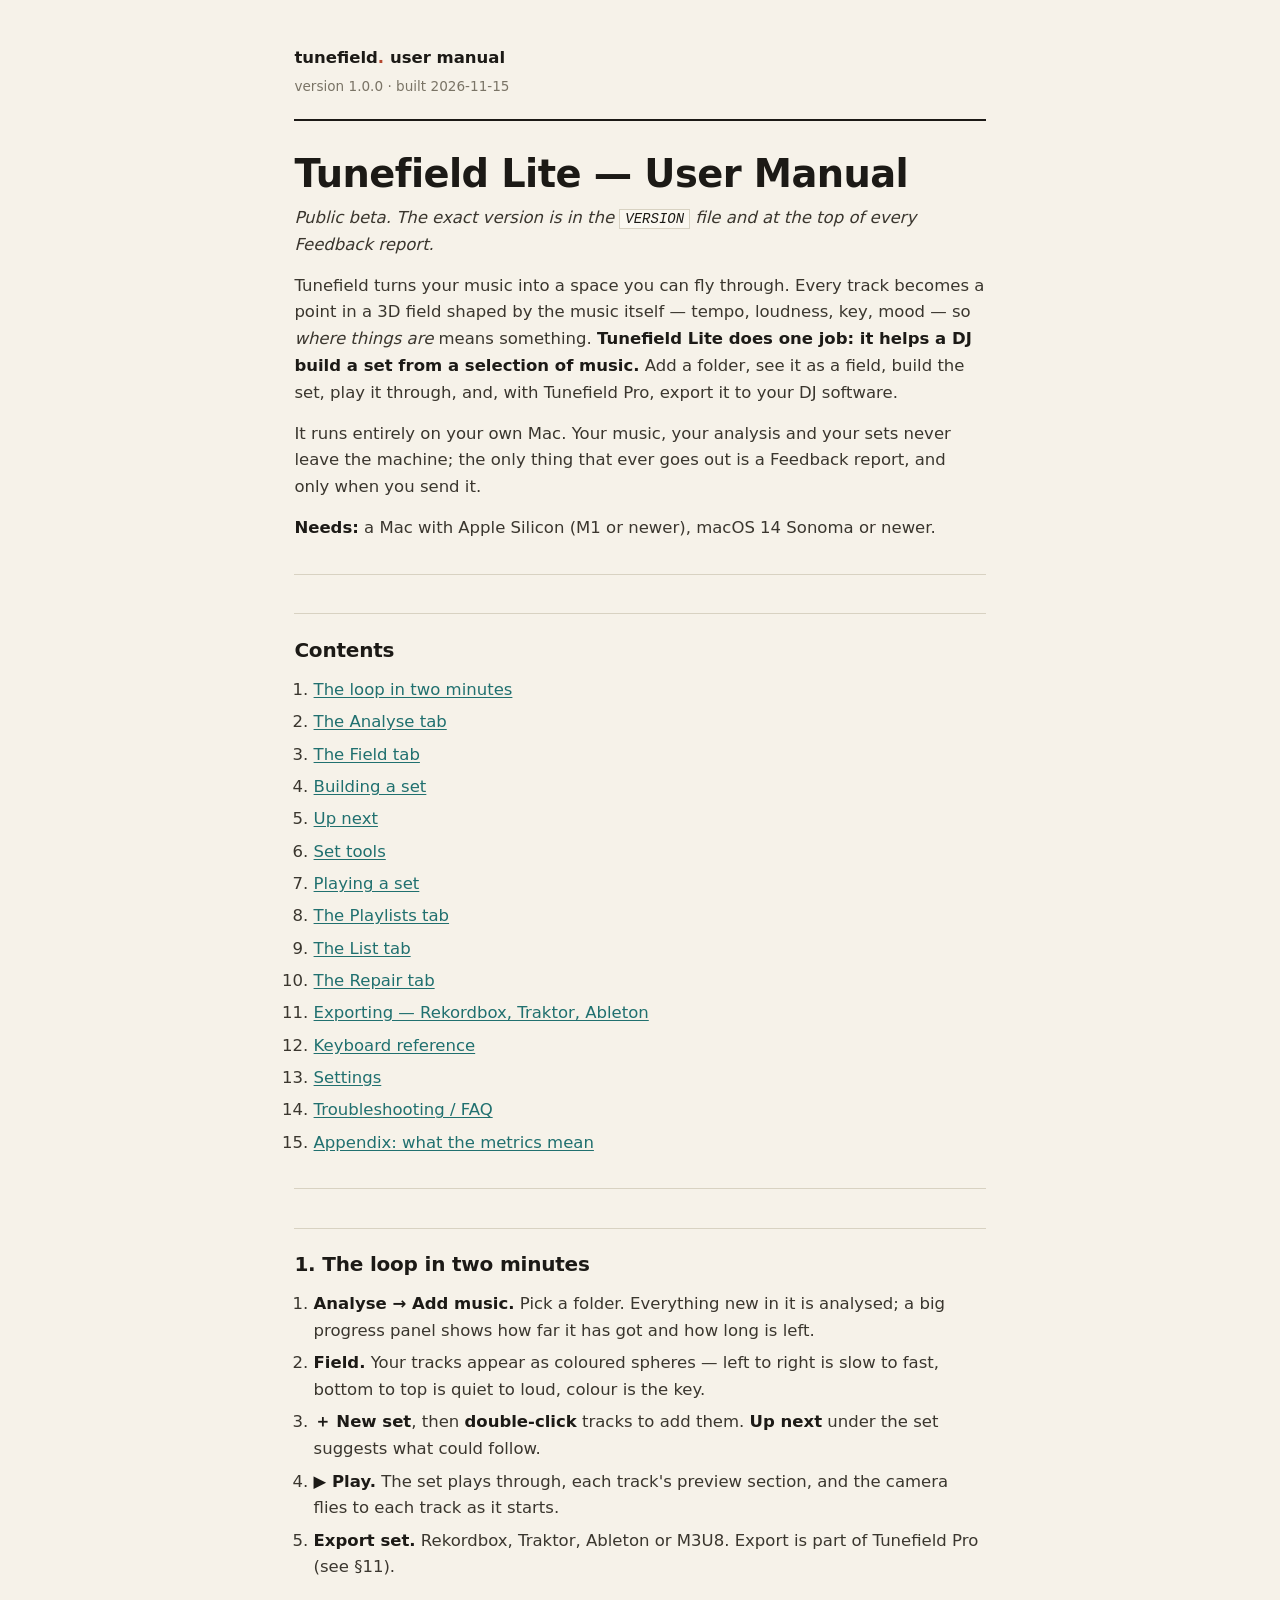
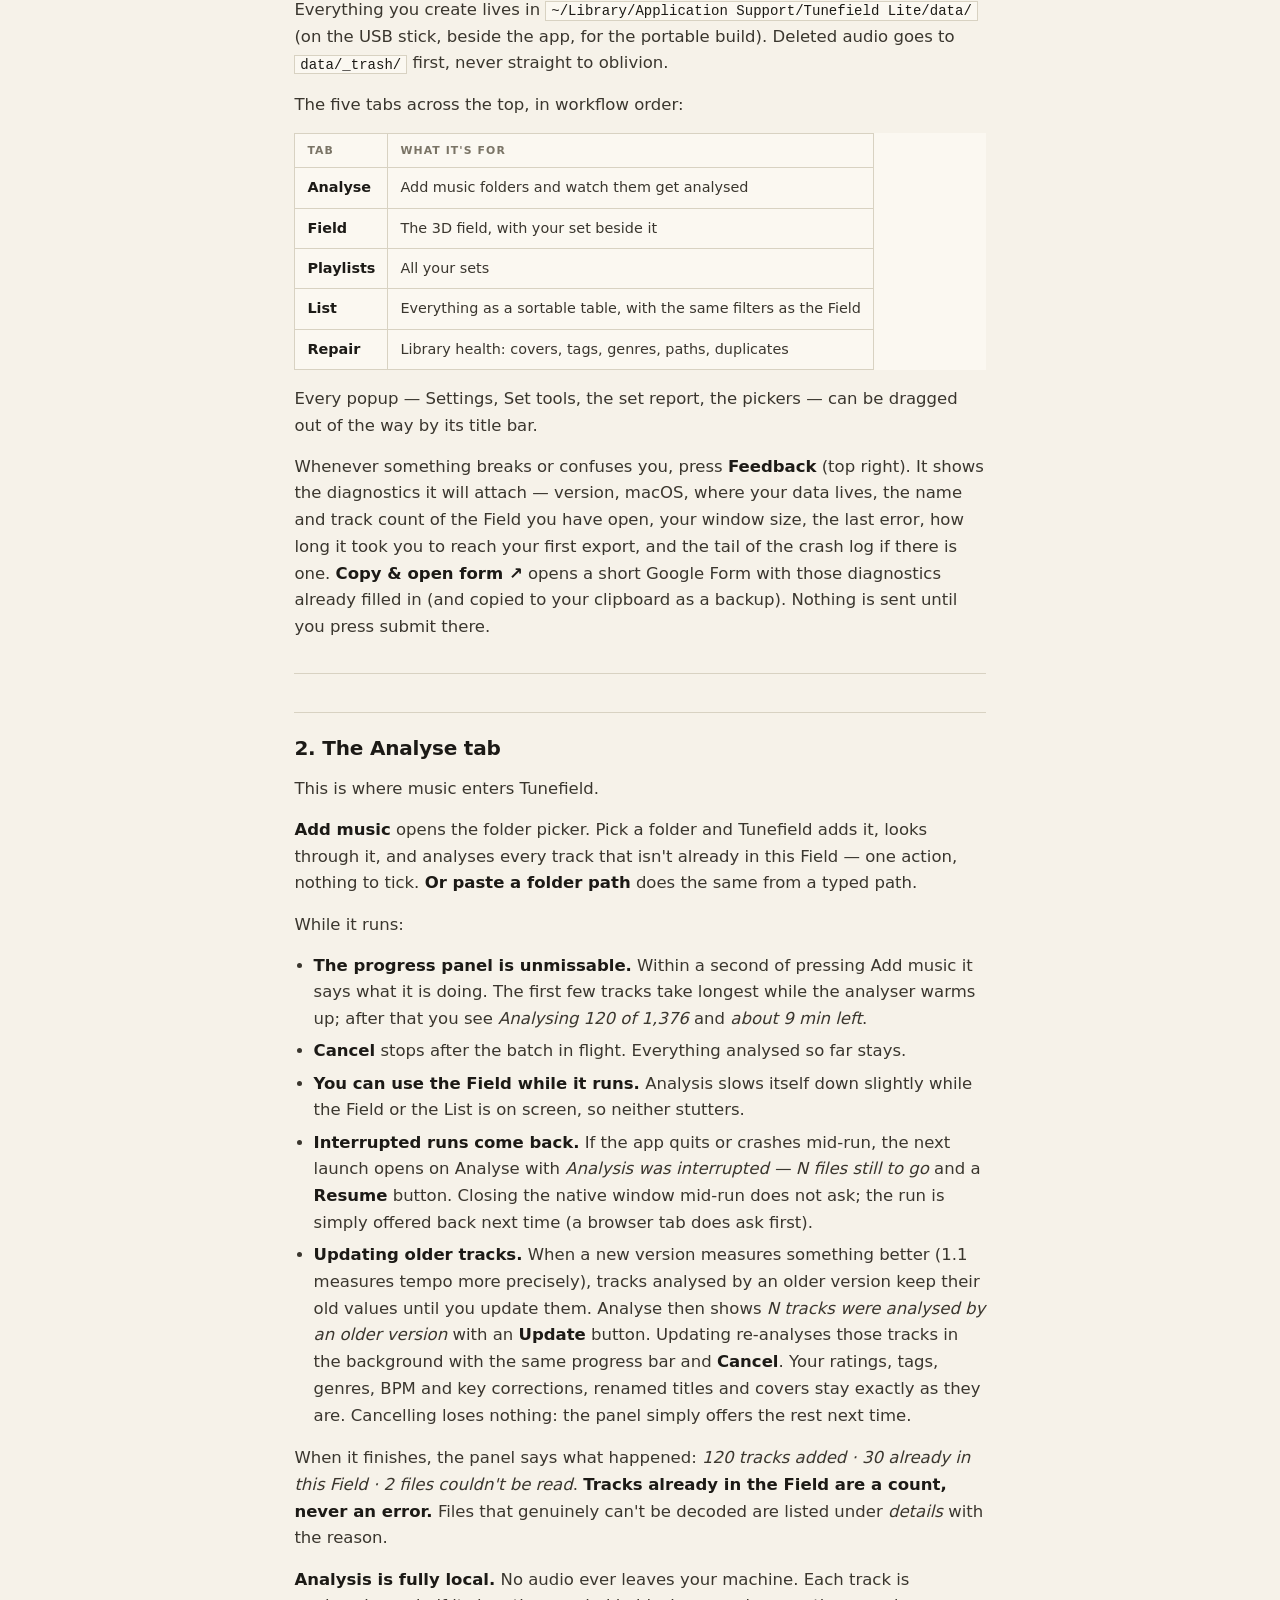
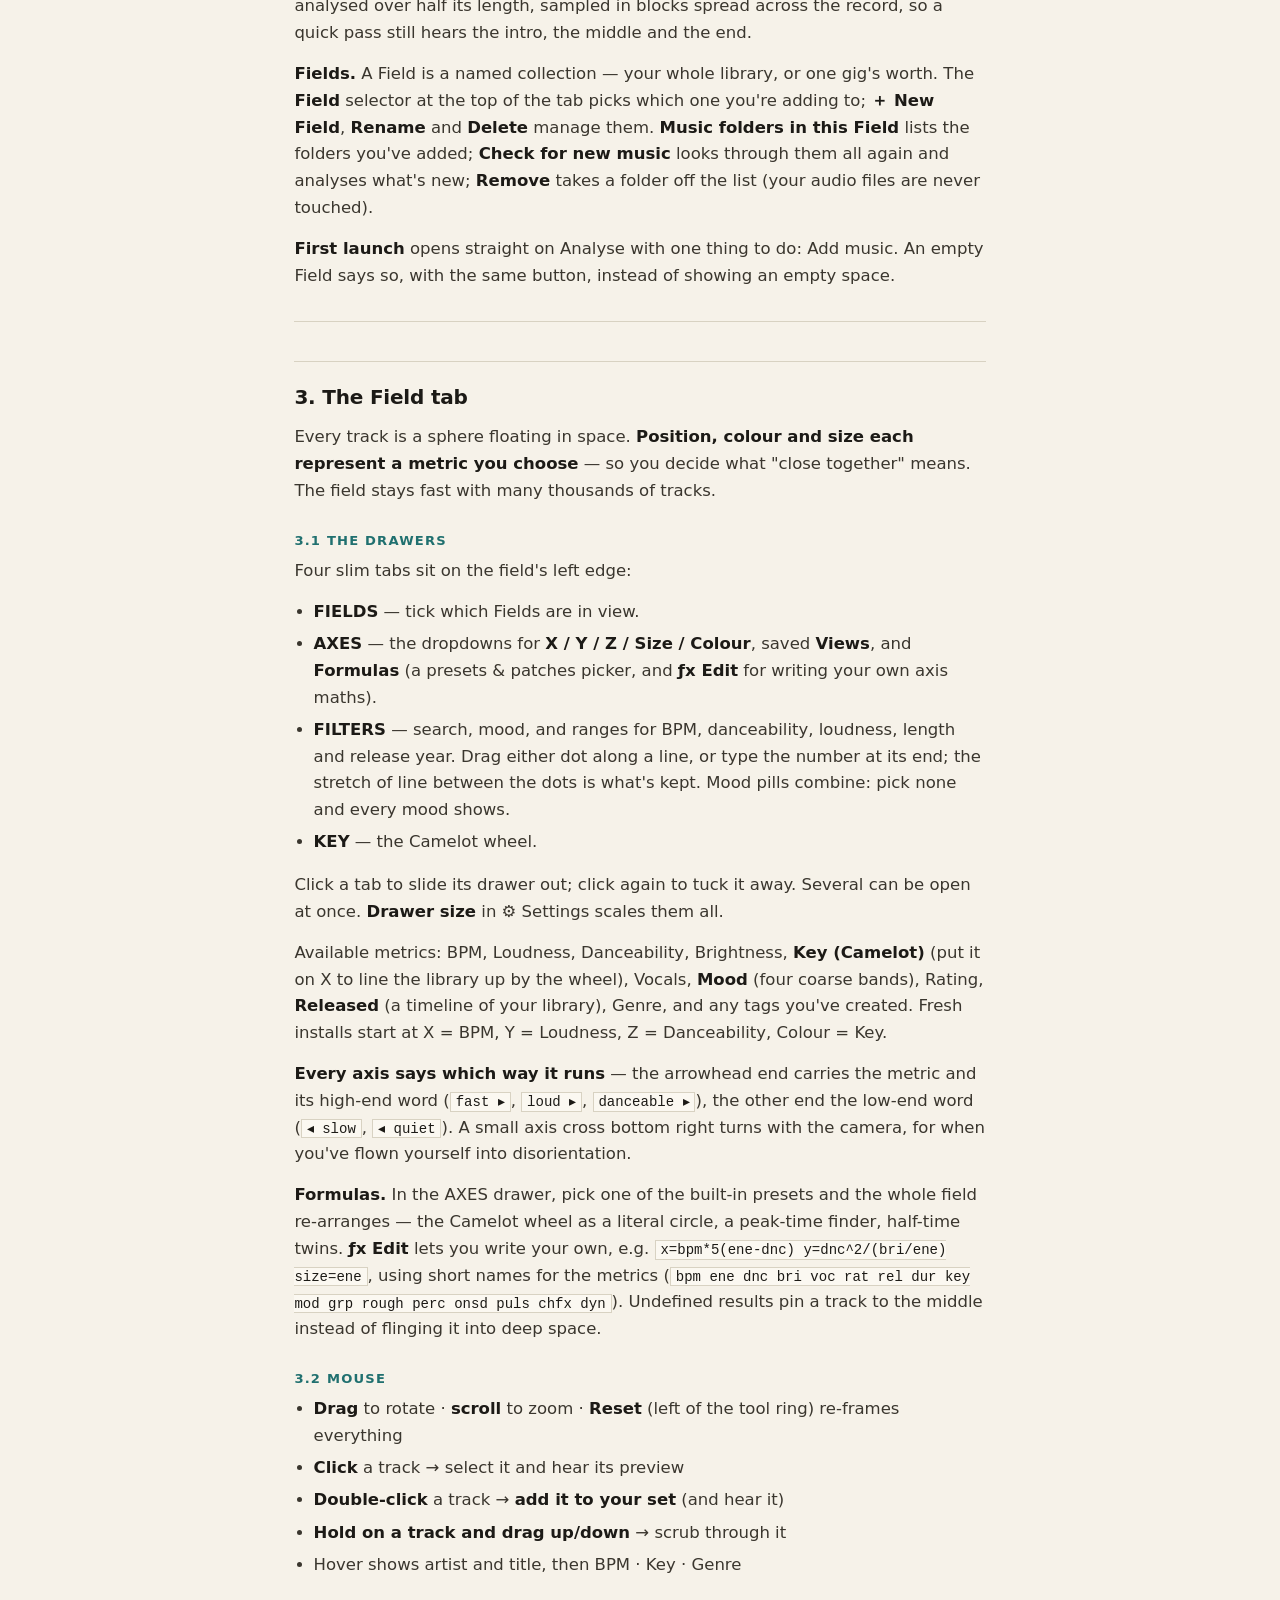
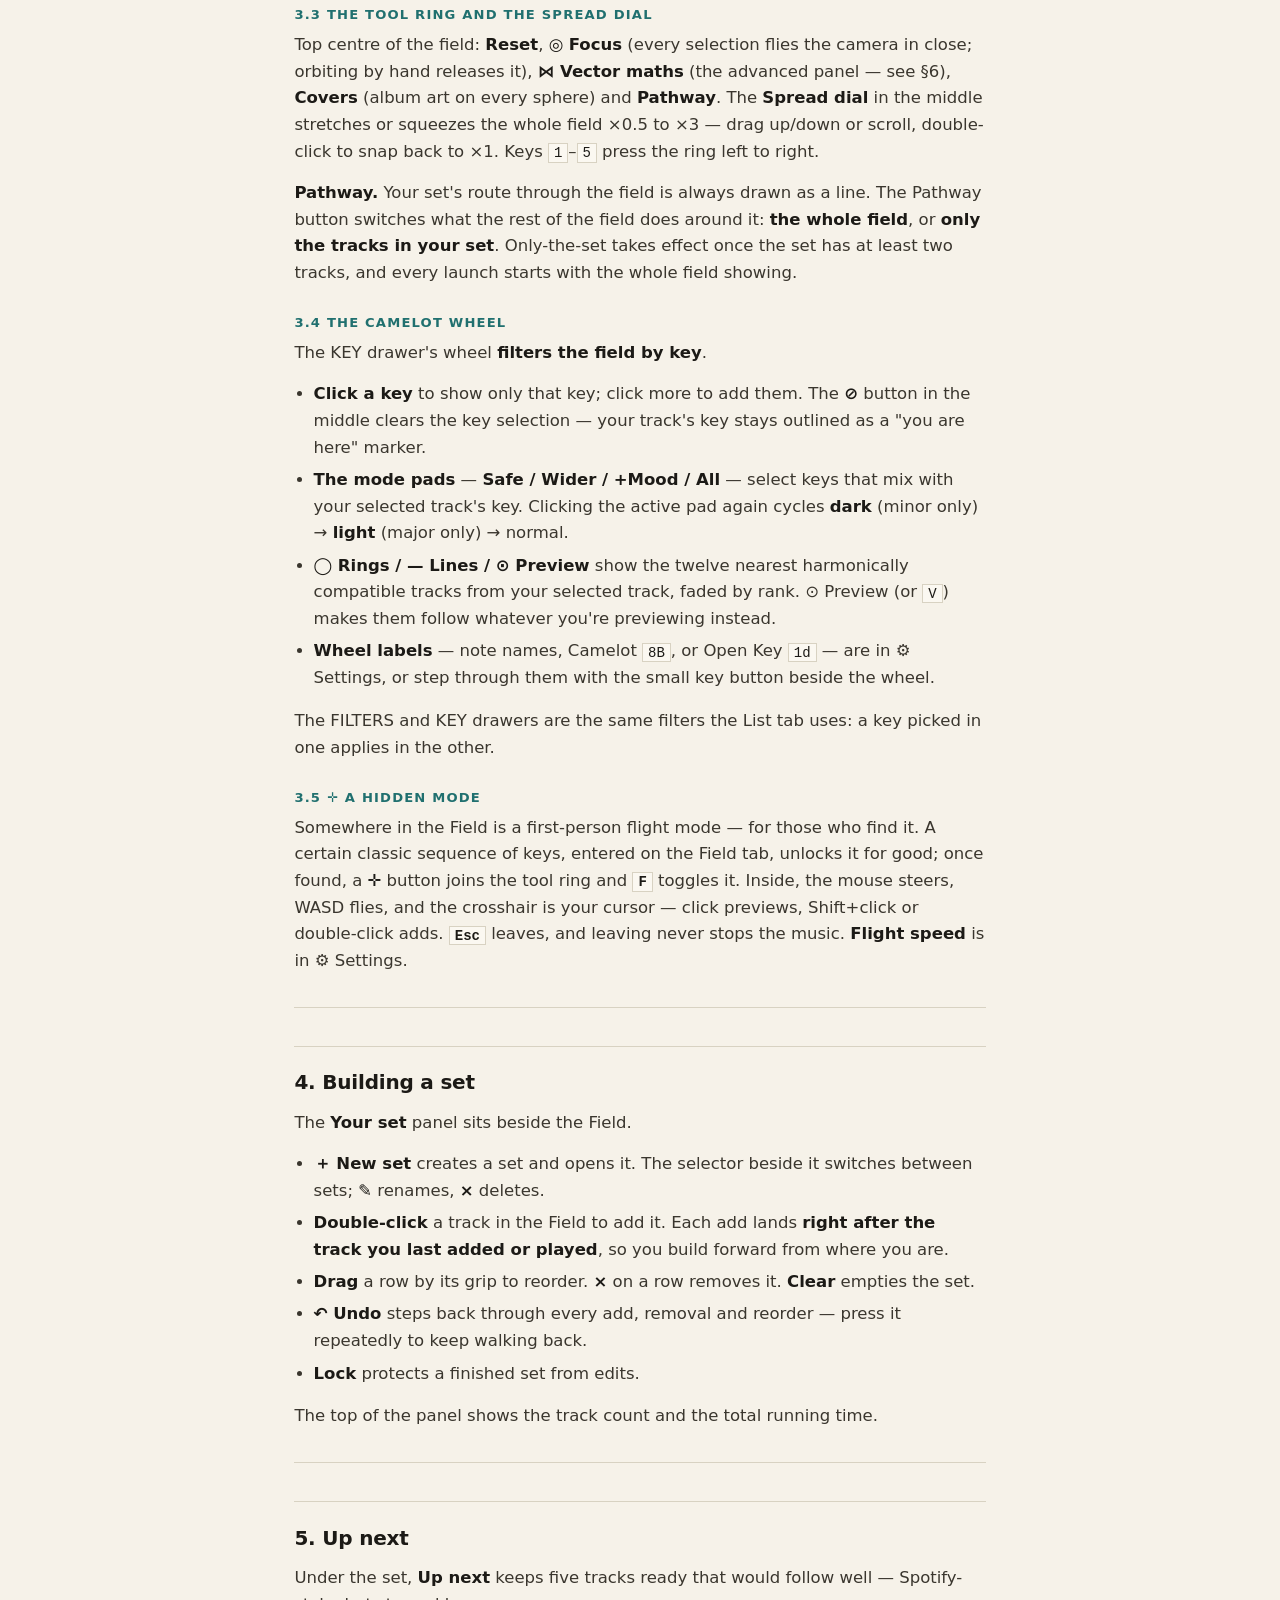
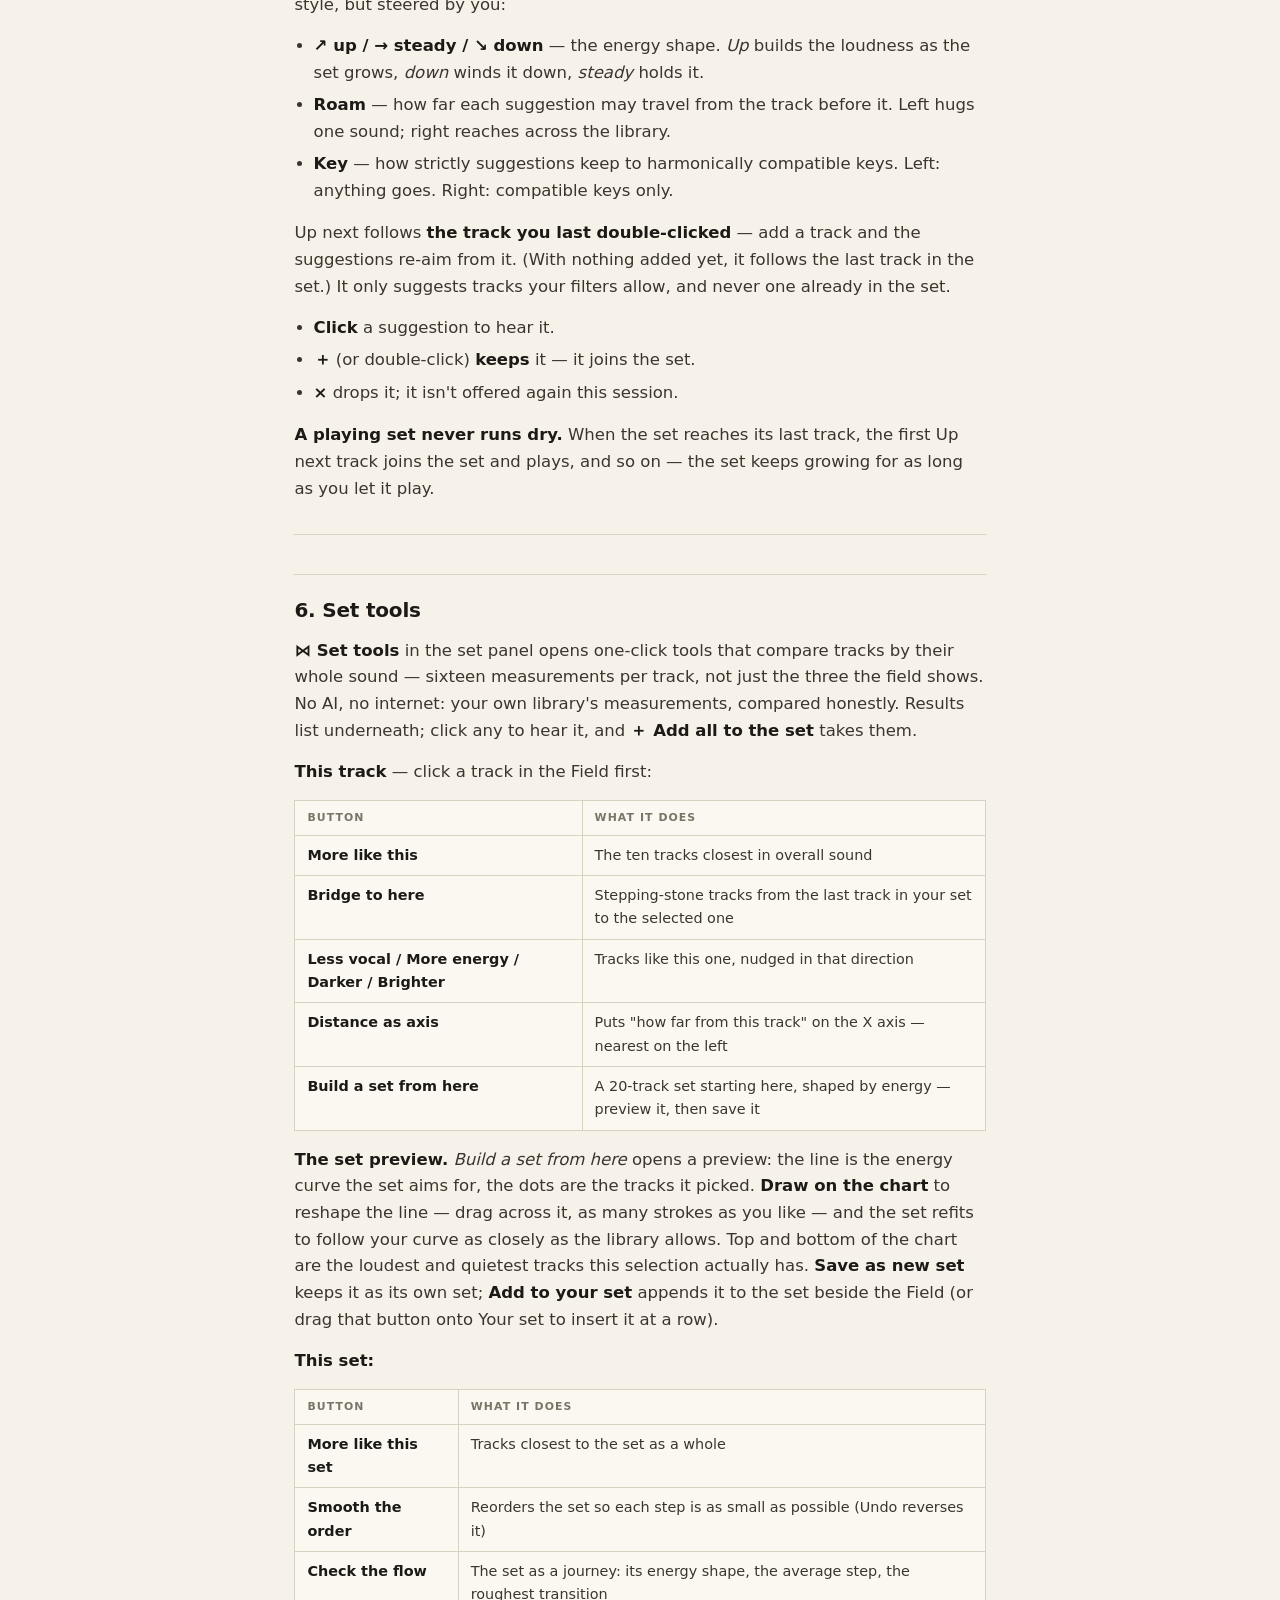
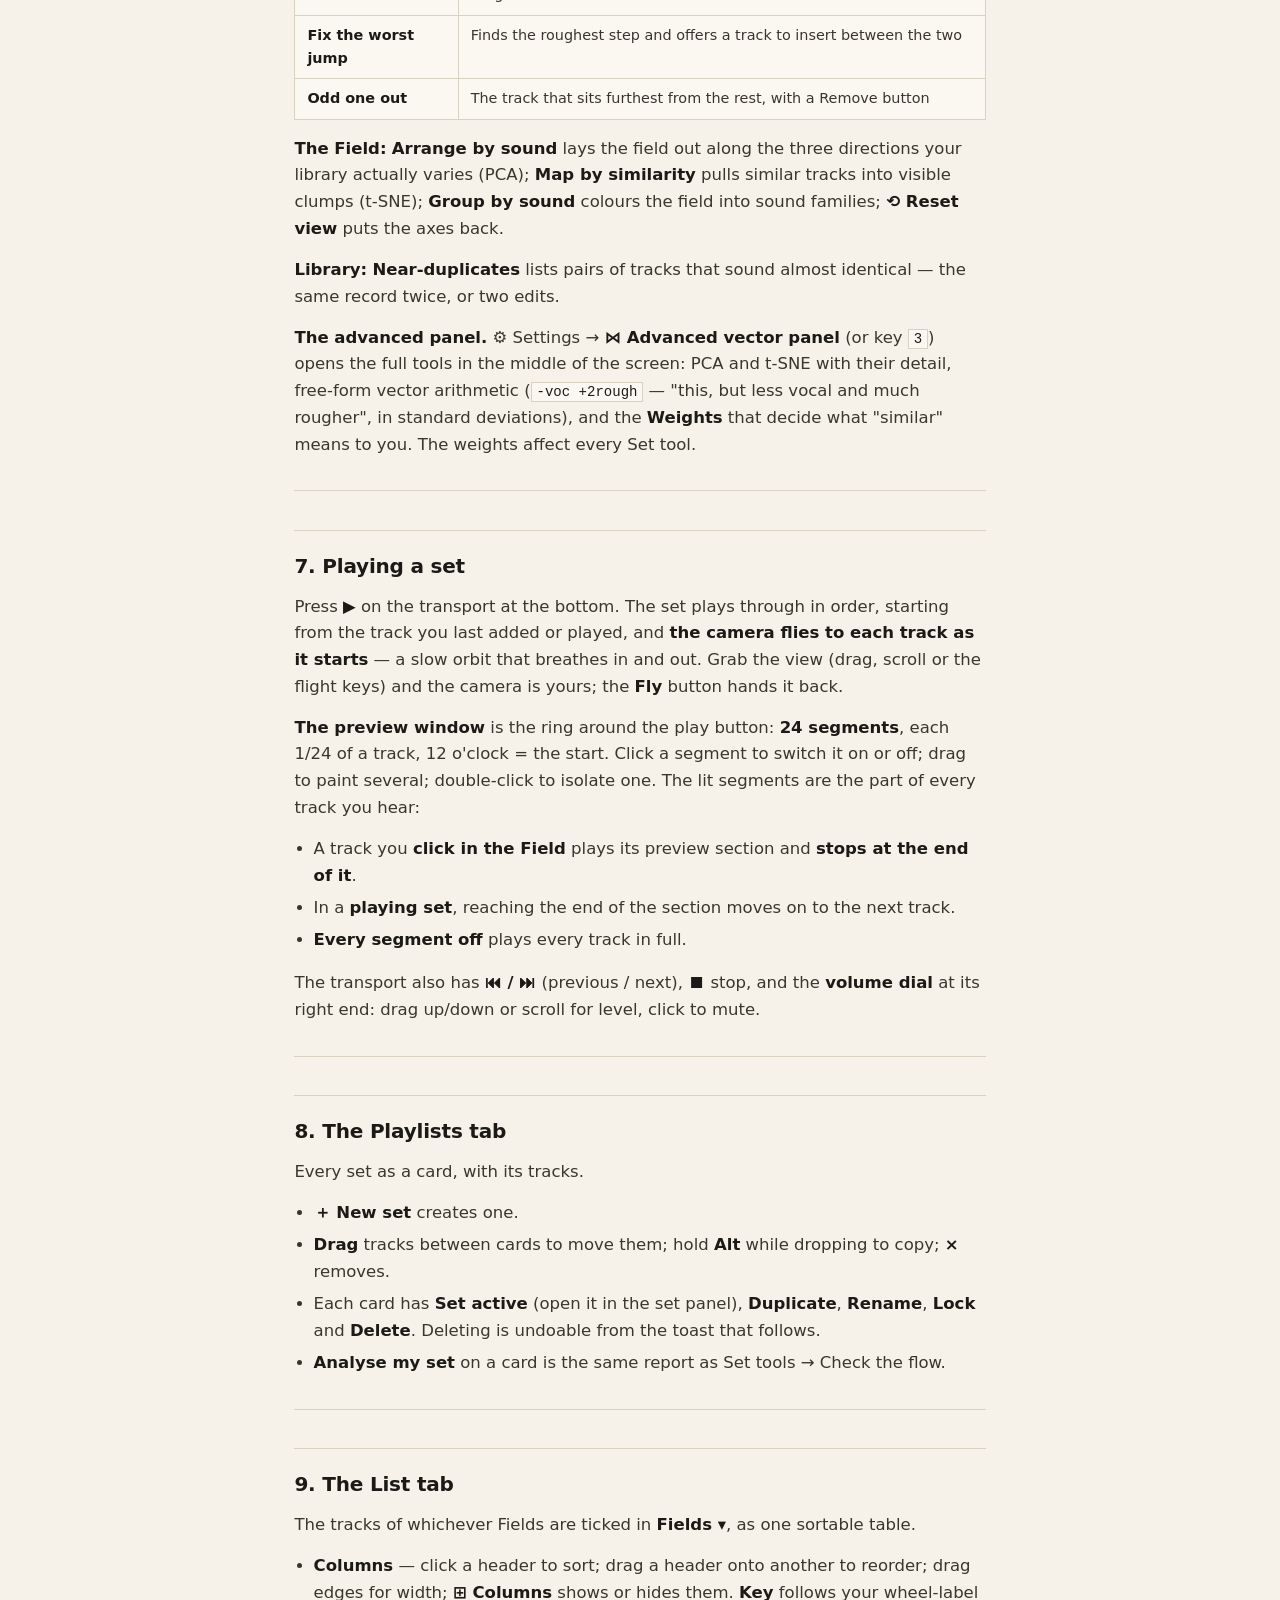
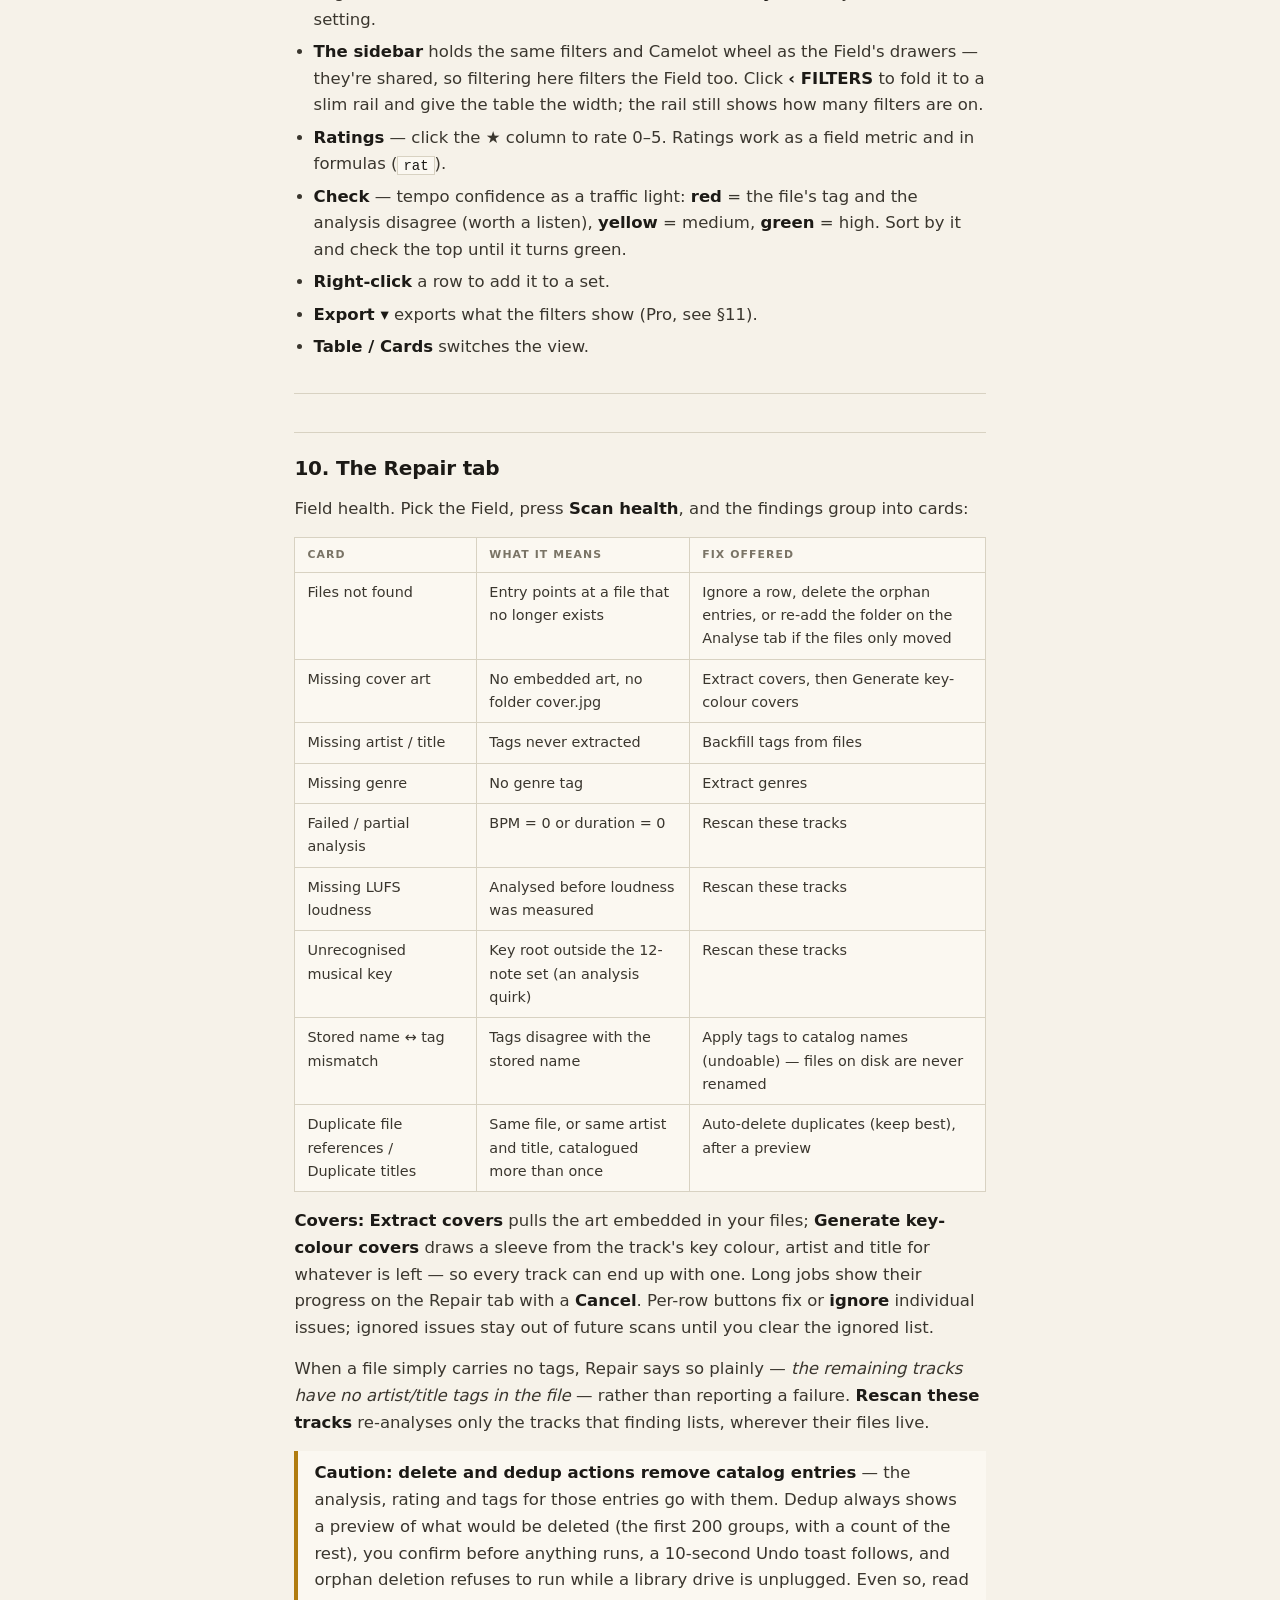
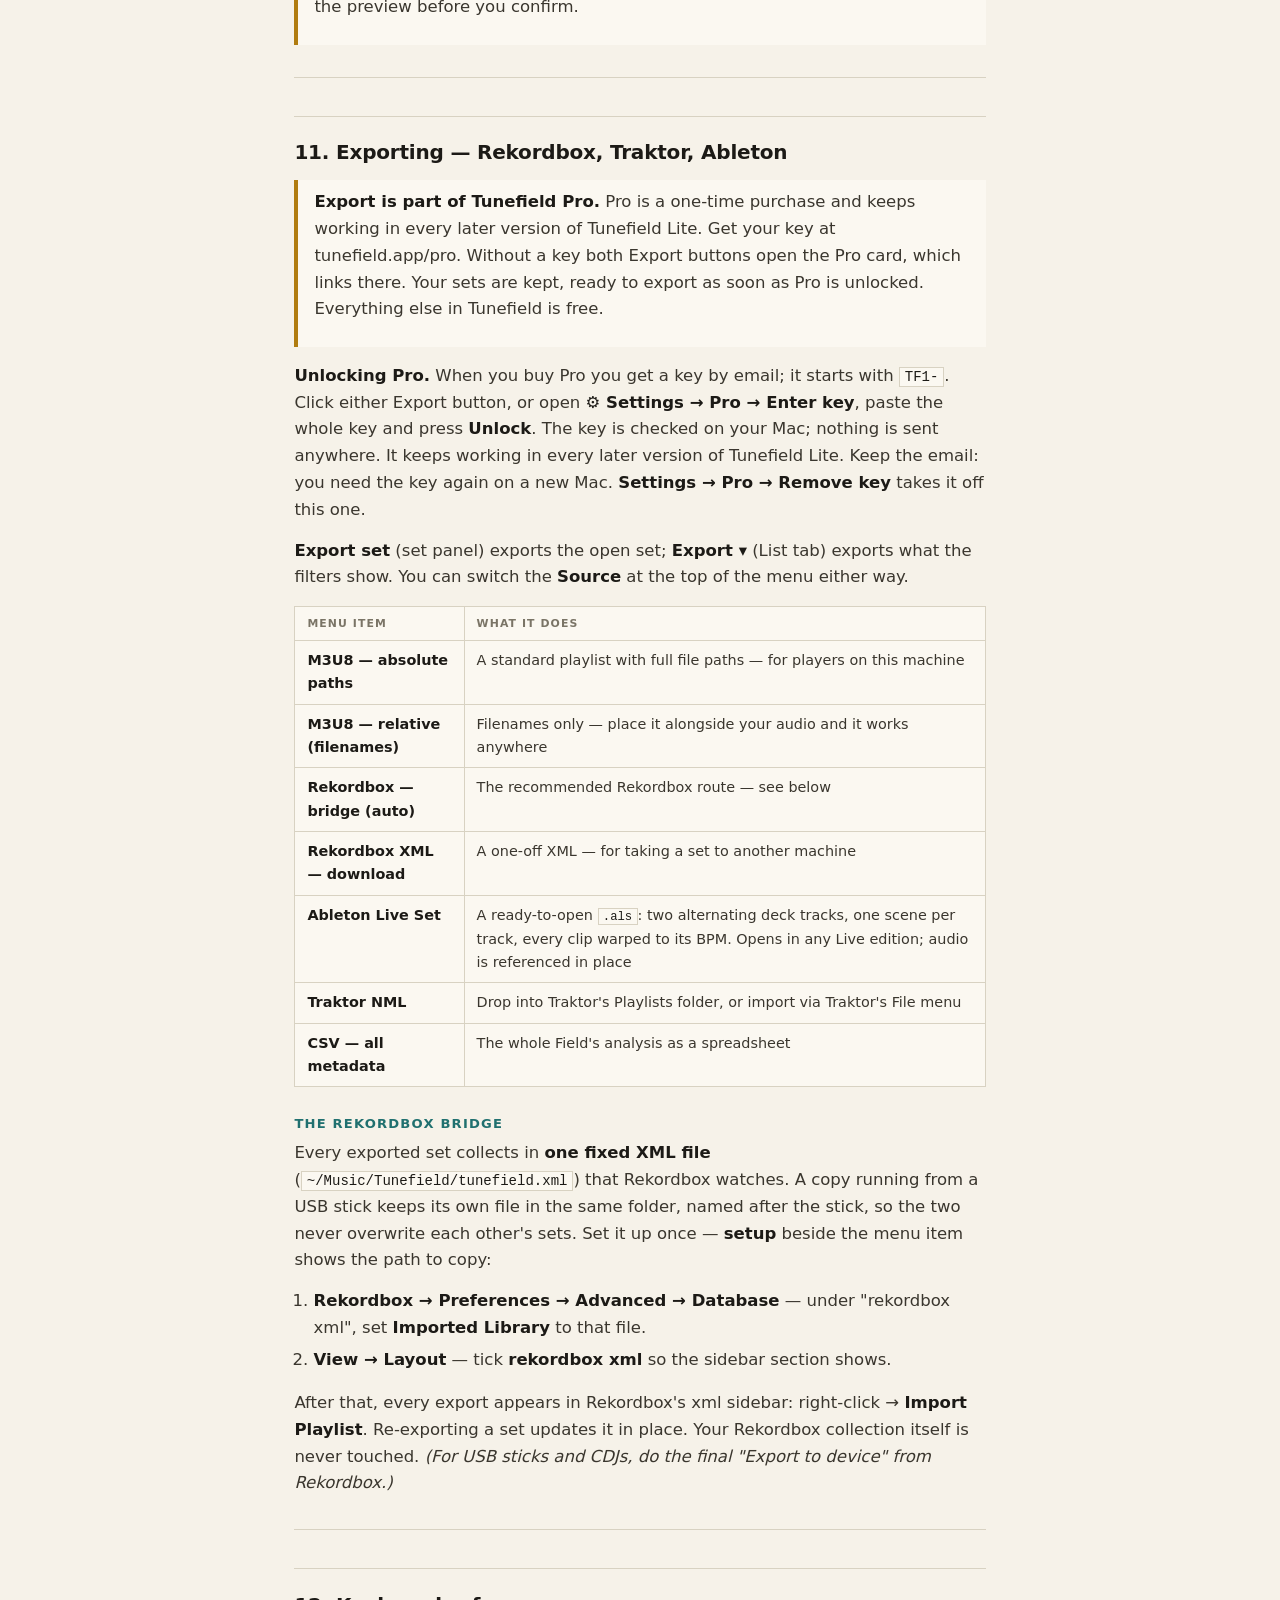
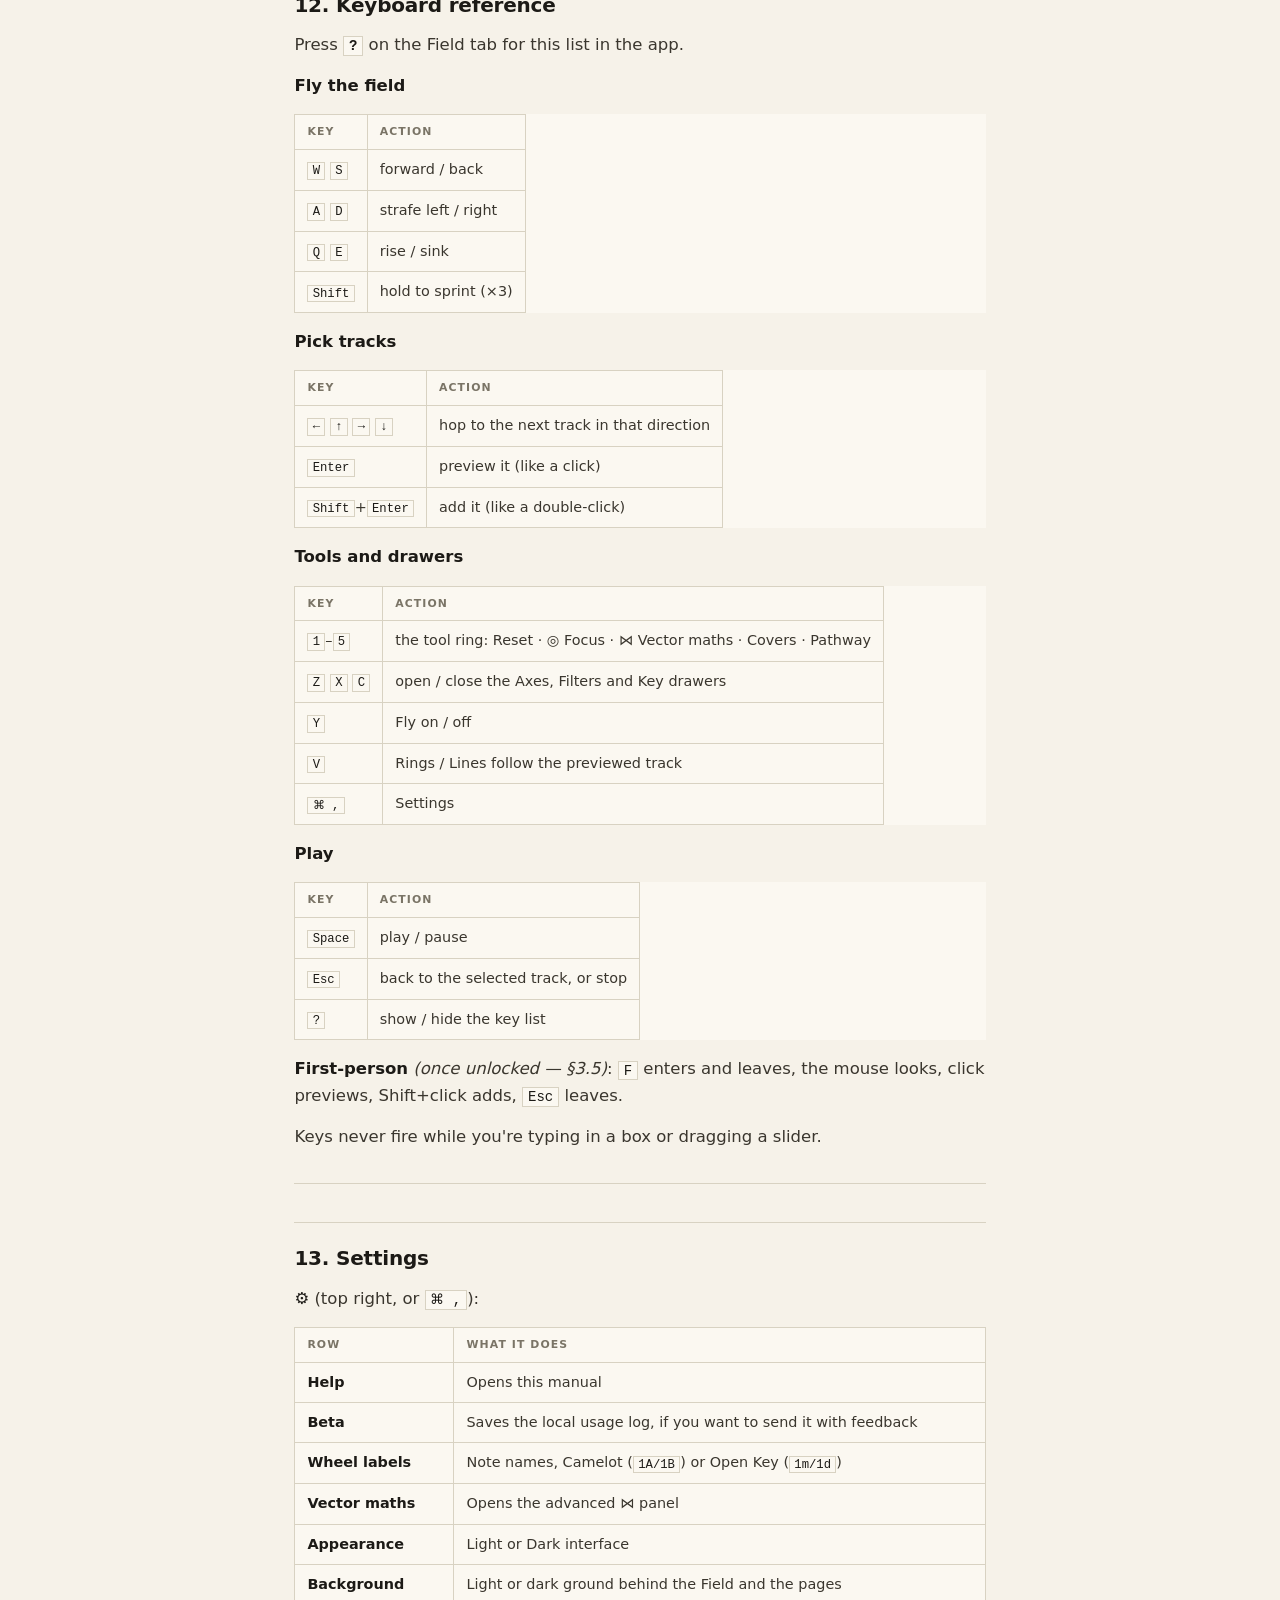
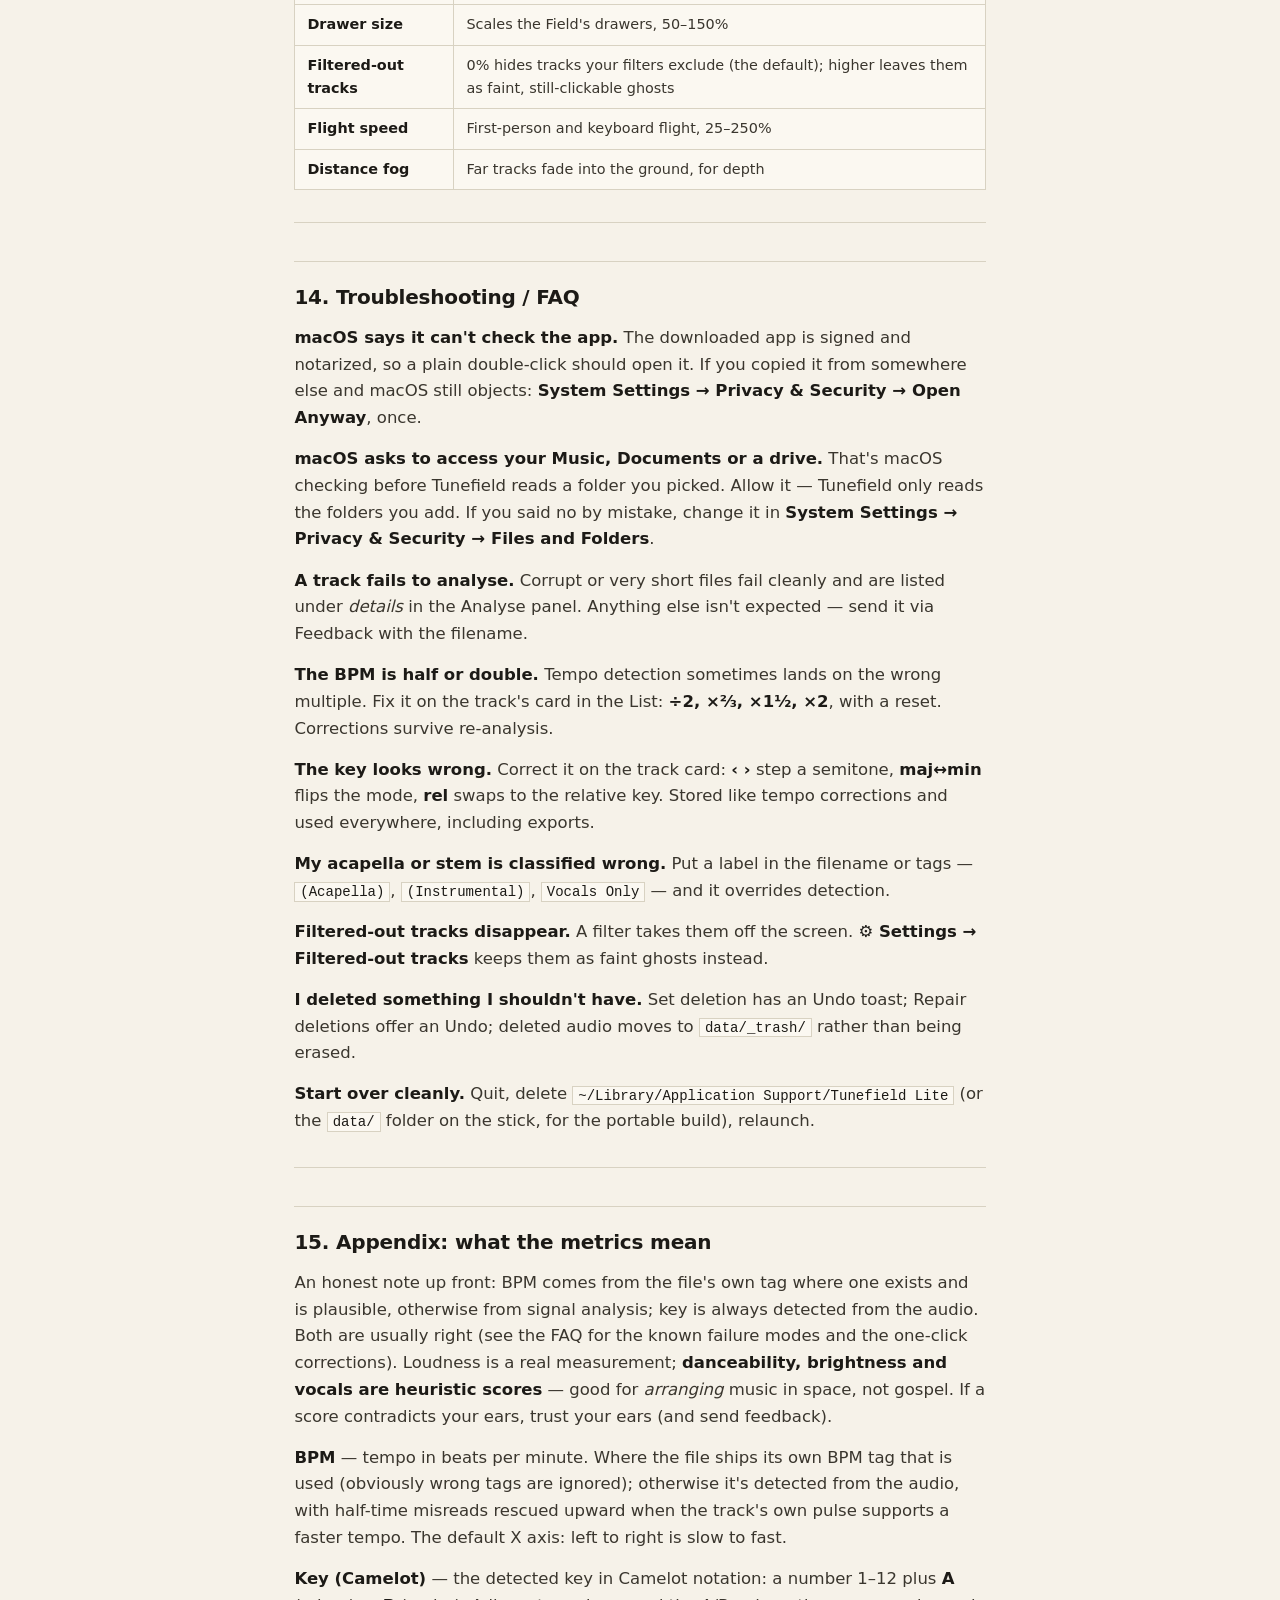
==== static/manual.html @ 90b9b280 "Make USB sticks, full disks and blocked storage safe (1.1.0 batch A) Data safety from the 2 Nov debu" ====
<!doctype html>
<html lang="en">
<head>
<meta charset="utf-8">
<meta name="viewport" content="width=device-width, initial-scale=1">
<title>Tunefield Manual</title>
<!-- GENERATED from MANUAL.md by scripts/build_manual.py — edit the .md, not this file. -->
<style>
  :root{
    --paper:#F6F2E9; --card:#FBF8F1; --ink:#1C1A16; --body:#3A362E;
    --muted:#7A7466; --line:#D8D2C2;
    --teal:#20706F; --rust:#B4472F; --mustard:#B07C10;
  }
  *{box-sizing:border-box}
  body{margin:0; background:var(--paper); color:var(--body);
    font-family:"Avenir Next","Avenir","Futura","Century Gothic","Nunito Sans",system-ui,sans-serif;
    font-size:16.5px; line-height:1.62; -webkit-font-smoothing:antialiased}
  .wrap{max-width:46rem; margin:0 auto; padding:0 1.4rem 5rem}
  .masthead{padding:2.8rem 0 1.4rem; border-bottom:2px solid var(--ink); margin-bottom:2rem}
  .brand{font-weight:700; color:var(--ink)} .brand b{color:var(--rust)}
  .ver{color:var(--muted); font-size:.85rem; margin-top:.2rem}
  h1{font-size:clamp(1.8rem,5vw,2.4rem); color:var(--ink); letter-spacing:-.015em;
     line-height:1.1; margin:1.2rem 0 .6rem; text-wrap:balance}
  h2{font-size:1.25rem; color:var(--ink); margin:2.4rem 0 .7rem; padding-top:1.2rem;
     border-top:1px solid var(--line); letter-spacing:-.01em}
  h3{font-size:1.02rem; color:var(--teal); margin:1.6rem 0 .4rem;
     text-transform:uppercase; letter-spacing:.09em; font-size:.82rem}
  h4{font-size:.98rem; color:var(--ink); margin:1.2rem 0 .3rem}
  p{margin:0 0 .9rem} strong{color:var(--ink)}
  a{color:var(--teal); text-underline-offset:2px}
  code{font-family:ui-monospace,Menlo,monospace; font-size:.85em; background:var(--card);
    border:1px solid var(--line); padding:.06em .35em; color:var(--ink)}
  pre{background:var(--card); border:1px solid var(--line); padding:.8rem 1rem;
    overflow-x:auto; font-size:.85rem} pre code{border:none; padding:0}
  ul,ol{margin:0 0 1rem; padding-left:1.2rem} li{margin-bottom:.35rem}
  hr{border:none; border-top:1px solid var(--line); margin:2rem 0}
  table{border-collapse:collapse; width:100%; font-size:.9rem; background:var(--card);
    margin:0 0 1rem; display:block; overflow-x:auto}
  th{font-size:.68rem; letter-spacing:.1em; text-transform:uppercase; text-align:left;
     color:var(--muted); padding:.5rem .75rem; border:1px solid var(--line)}
  td{padding:.5rem .75rem; border:1px solid var(--line); vertical-align:top}
  blockquote{margin:0 0 1rem; padding:.6rem 1rem; border-left:4px solid var(--mustard);
    background:var(--card); color:var(--body)}
  .curves{display:grid; grid-template-columns:repeat(auto-fill,minmax(190px,1fr)); gap:.7rem; margin:0 0 1rem}
  .curve{background:var(--card); border:1px solid var(--line); padding:.7rem .8rem}
  .curve svg{display:block; width:100%; height:44px; margin-bottom:.45rem}
  .curve b{display:block; font-size:.85rem; color:var(--ink)}
  .curve span{font-size:.78rem; color:var(--muted); line-height:1.35; display:block}
  .curve .cyc{color:var(--mustard); font-weight:700}
  .foot{margin-top:3rem; padding-top:1.2rem; border-top:1px solid var(--line);
        color:var(--muted); font-size:.85rem}
  @media (prefers-reduced-motion:reduce){*{animation:none!important}}
</style>
</head>
<body>
<div class="wrap">
  <div class="masthead">
    <div class="brand">tunefield<b>.</b> user manual</div>
    <div class="ver">version 1.0.0 · built 2026-11-15</div>
  </div>
  <h1 id="tunefield-lite--user-manual">Tunefield Lite — User Manual</h1>
<p><em>Public beta. The exact version is in the <code>VERSION</code> file and at the top of every Feedback report.</em></p>
<p>Tunefield turns your music into a space you can fly through. Every track becomes a point in a 3D field shaped by the music itself — tempo, loudness, key, mood — so <em>where things are</em> means something. <strong>Tunefield Lite does one job: it helps a DJ build a set from a selection of music.</strong> Add a folder, see it as a field, build the set, play it through, and, with Tunefield Pro, export it to your DJ software.</p>
<p>It runs entirely on your own Mac. Your music, your analysis and your sets never leave the machine; the only thing that ever goes out is a Feedback report, and only when you send it.</p>
<p><strong>Needs:</strong> a Mac with Apple Silicon (M1 or newer), macOS 14 Sonoma or newer.</p>
<hr />
<h2 id="contents">Contents</h2>
<ol>
<li><a href="#1-the-loop-in-two-minutes">The loop in two minutes</a></li>
<li><a href="#2-the-analyse-tab">The Analyse tab</a></li>
<li><a href="#3-the-field-tab">The Field tab</a></li>
<li><a href="#4-building-a-set">Building a set</a></li>
<li><a href="#5-up-next">Up next</a></li>
<li><a href="#6-set-tools">Set tools</a></li>
<li><a href="#7-playing-a-set">Playing a set</a></li>
<li><a href="#8-the-playlists-tab">The Playlists tab</a></li>
<li><a href="#9-the-list-tab">The List tab</a></li>
<li><a href="#10-the-repair-tab">The Repair tab</a></li>
<li><a href="#11-exporting--rekordbox-traktor-ableton">Exporting — Rekordbox, Traktor, Ableton</a></li>
<li><a href="#12-keyboard-reference">Keyboard reference</a></li>
<li><a href="#13-settings">Settings</a></li>
<li><a href="#14-troubleshooting--faq">Troubleshooting / FAQ</a></li>
<li><a href="#15-appendix-what-the-metrics-mean">Appendix: what the metrics mean</a></li>
</ol>
<hr />
<h2 id="1-the-loop-in-two-minutes">1. The loop in two minutes</h2>
<ol>
<li><strong>Analyse → Add music.</strong> Pick a folder. Everything new in it is analysed; a big progress panel shows how far it has got and how long is left.</li>
<li><strong>Field.</strong> Your tracks appear as coloured spheres — left to right is slow to fast, bottom to top is quiet to loud, colour is the key.</li>
<li><strong>＋ New set</strong>, then <strong>double-click</strong> tracks to add them. <strong>Up next</strong> under the set suggests what could follow.</li>
<li><strong>▶ Play.</strong> The set plays through, each track's preview section, and the camera flies to each track as it starts.</li>
<li><strong>Export set.</strong> Rekordbox, Traktor, Ableton or M3U8. Export is part of Tunefield Pro (see §11).</li>
</ol>
<p>Everything you create lives in <code>~/Library/Application Support/Tunefield Lite/data/</code> (on the USB stick, beside the app, for the portable build). Deleted audio goes to <code>data/_trash/</code> first, never straight to oblivion.</p>
<p>The five tabs across the top, in workflow order:</p>
<table>
<thead>
<tr>
<th>Tab</th>
<th>What it's for</th>
</tr>
</thead>
<tbody>
<tr>
<td><strong>Analyse</strong></td>
<td>Add music folders and watch them get analysed</td>
</tr>
<tr>
<td><strong>Field</strong></td>
<td>The 3D field, with your set beside it</td>
</tr>
<tr>
<td><strong>Playlists</strong></td>
<td>All your sets</td>
</tr>
<tr>
<td><strong>List</strong></td>
<td>Everything as a sortable table, with the same filters as the Field</td>
</tr>
<tr>
<td><strong>Repair</strong></td>
<td>Library health: covers, tags, genres, paths, duplicates</td>
</tr>
</tbody>
</table>
<p>Every popup — Settings, Set tools, the set report, the pickers — can be dragged out of the way by its title bar.</p>
<p>Whenever something breaks or confuses you, press <strong>Feedback</strong> (top right). It shows the diagnostics it will attach — version, macOS, where your data lives, the name and track count of the Field you have open, your window size, the last error, how long it took you to reach your first export, and the tail of the crash log if there is one. <strong>Copy &amp; open form ↗</strong> opens a short Google Form with those diagnostics already filled in (and copied to your clipboard as a backup). Nothing is sent until you press submit there.</p>
<hr />
<h2 id="2-the-analyse-tab">2. The Analyse tab</h2>
<p>This is where music enters Tunefield.</p>
<p><strong>Add music</strong> opens the folder picker. Pick a folder and Tunefield adds it, looks through it, and analyses every track that isn't already in this Field — one action, nothing to tick. <strong>Or paste a folder path</strong> does the same from a typed path.</p>
<p>While it runs:</p>
<ul>
<li><strong>The progress panel is unmissable.</strong> Within a second of pressing Add music it says what it is doing. The first few tracks take longest while the analyser warms up; after that you see <em>Analysing 120 of 1,376</em> and <em>about 9 min left</em>.</li>
<li><strong>Cancel</strong> stops after the batch in flight. Everything analysed so far stays.</li>
<li><strong>You can use the Field while it runs.</strong> Analysis slows itself down slightly while the Field or the List is on screen, so neither stutters.</li>
<li><strong>Interrupted runs come back.</strong> If the app quits or crashes mid-run, the next launch opens on Analyse with <em>Analysis was interrupted — N files still to go</em> and a <strong>Resume</strong> button. Closing the native window mid-run does not ask; the run is simply offered back next time (a browser tab does ask first).</li>
<li><strong>Updating older tracks.</strong> When a new version measures something better (1.1 measures tempo more precisely), tracks analysed by an older version keep their old values until you update them. Analyse then shows <em>N tracks were analysed by an older version</em> with an <strong>Update</strong> button. Updating re-analyses those tracks in the background with the same progress bar and <strong>Cancel</strong>. Your ratings, tags, genres, BPM and key corrections, renamed titles and covers stay exactly as they are. Cancelling loses nothing: the panel simply offers the rest next time.</li>
</ul>
<p>When it finishes, the panel says what happened: <em>120 tracks added · 30 already in this Field · 2 files couldn't be read</em>. <strong>Tracks already in the Field are a count, never an error.</strong> Files that genuinely can't be decoded are listed under <em>details</em> with the reason.</p>
<p><strong>Analysis is fully local.</strong> No audio ever leaves your machine. Each track is analysed over half its length, sampled in blocks spread across the record, so a quick pass still hears the intro, the middle and the end.</p>
<p><strong>Fields.</strong> A Field is a named collection — your whole library, or one gig's worth. The <strong>Field</strong> selector at the top of the tab picks which one you're adding to; <strong>＋ New Field</strong>, <strong>Rename</strong> and <strong>Delete</strong> manage them. <strong>Music folders in this Field</strong> lists the folders you've added; <strong>Check for new music</strong> looks through them all again and analyses what's new; <strong>Remove</strong> takes a folder off the list (your audio files are never touched).</p>
<p><strong>First launch</strong> opens straight on Analyse with one thing to do: Add music. An empty Field says so, with the same button, instead of showing an empty space.</p>
<hr />
<h2 id="3-the-field-tab">3. The Field tab</h2>
<p>Every track is a sphere floating in space. <strong>Position, colour and size each represent a metric you choose</strong> — so you decide what "close together" means. The field stays fast with many thousands of tracks.</p>
<h3 id="31-the-drawers">3.1 The drawers</h3>
<p>Four slim tabs sit on the field's left edge:</p>
<ul>
<li><strong>FIELDS</strong> — tick which Fields are in view.</li>
<li><strong>AXES</strong> — the dropdowns for <strong>X / Y / Z / Size / Colour</strong>, saved <strong>Views</strong>, and <strong>Formulas</strong> (a presets &amp; patches picker, and <strong>ƒx Edit</strong> for writing your own axis maths).</li>
<li><strong>FILTERS</strong> — search, mood, and ranges for BPM, danceability, loudness, length and release year. Drag either dot along a line, or type the number at its end; the stretch of line between the dots is what's kept. Mood pills combine: pick none and every mood shows.</li>
<li><strong>KEY</strong> — the Camelot wheel.</li>
</ul>
<p>Click a tab to slide its drawer out; click again to tuck it away. Several can be open at once. <strong>Drawer size</strong> in ⚙ Settings scales them all.</p>
<p>Available metrics: BPM, Loudness, Danceability, Brightness, <strong>Key (Camelot)</strong> (put it on X to line the library up by the wheel), Vocals, <strong>Mood</strong> (four coarse bands), Rating, <strong>Released</strong> (a timeline of your library), Genre, and any tags you've created. Fresh installs start at X = BPM, Y = Loudness, Z = Danceability, Colour = Key.</p>
<p><strong>Every axis says which way it runs</strong> — the arrowhead end carries the metric and its high-end word (<code>fast ▸</code>, <code>loud ▸</code>, <code>danceable ▸</code>), the other end the low-end word (<code>◂ slow</code>, <code>◂ quiet</code>). A small axis cross bottom right turns with the camera, for when you've flown yourself into disorientation.</p>
<p><strong>Formulas.</strong> In the AXES drawer, pick one of the built-in presets and the whole field re-arranges — the Camelot wheel as a literal circle, a peak-time finder, half-time twins. <strong>ƒx Edit</strong> lets you write your own, e.g. <code>x=bpm*5(ene-dnc) y=dnc^2/(bri/ene) size=ene</code>, using short names for the metrics (<code>bpm ene dnc bri voc rat rel dur key mod grp rough perc onsd puls chfx dyn</code>). Undefined results pin a track to the middle instead of flinging it into deep space.</p>
<h3 id="32-mouse">3.2 Mouse</h3>
<ul>
<li><strong>Drag</strong> to rotate · <strong>scroll</strong> to zoom · <strong>Reset</strong> (left of the tool ring) re-frames everything</li>
<li><strong>Click</strong> a track → select it and hear its preview</li>
<li><strong>Double-click</strong> a track → <strong>add it to your set</strong> (and hear it)</li>
<li><strong>Hold on a track and drag up/down</strong> → scrub through it</li>
<li>Hover shows artist and title, then BPM · Key · Genre</li>
</ul>
<h3 id="33-the-tool-ring-and-the-spread-dial">3.3 The tool ring and the Spread dial</h3>
<p>Top centre of the field: <strong>Reset</strong>, <strong>◎ Focus</strong> (every selection flies the camera in close; orbiting by hand releases it), <strong>⋈ Vector maths</strong> (the advanced panel — see §6), <strong>Covers</strong> (album art on every sphere) and <strong>Pathway</strong>. The <strong>Spread dial</strong> in the middle stretches or squeezes the whole field ×0.5 to ×3 — drag up/down or scroll, double-click to snap back to ×1. Keys <code>1</code>–<code>5</code> press the ring left to right.</p>
<p><strong>Pathway.</strong> Your set's route through the field is always drawn as a line. The Pathway button switches what the rest of the field does around it: <strong>the whole field</strong>, or <strong>only the tracks in your set</strong>. Only-the-set takes effect once the set has at least two tracks, and every launch starts with the whole field showing.</p>
<h3 id="34-the-camelot-wheel">3.4 The Camelot wheel</h3>
<p>The KEY drawer's wheel <strong>filters the field by key</strong>.</p>
<ul>
<li><strong>Click a key</strong> to show only that key; click more to add them. The <strong>⊘</strong> button in the middle clears the key selection — your track's key stays outlined as a "you are here" marker.</li>
<li><strong>The mode pads</strong> — <strong>Safe / Wider / +Mood / All</strong> — select keys that mix with your selected track's key. Clicking the active pad again cycles <strong>dark</strong> (minor only) → <strong>light</strong> (major only) → normal.</li>
<li><strong>◯ Rings / — Lines / ⊙ Preview</strong> show the twelve nearest harmonically compatible tracks from your selected track, faded by rank. ⊙ Preview (or <code>V</code>) makes them follow whatever you're previewing instead.</li>
<li><strong>Wheel labels</strong> — note names, Camelot <code>8B</code>, or Open Key <code>1d</code> — are in ⚙ Settings, or step through them with the small key button beside the wheel.</li>
</ul>
<p>The FILTERS and KEY drawers are the same filters the List tab uses: a key picked in one applies in the other.</p>
<h3 id="35--a-hidden-mode">3.5 ✛ A hidden mode</h3>
<p>Somewhere in the Field is a first-person flight mode — for those who find it. A certain classic sequence of keys, entered on the Field tab, unlocks it for good; once found, a <strong>✛</strong> button joins the tool ring and <strong><code>F</code></strong> toggles it. Inside, the mouse steers, WASD flies, and the crosshair is your cursor — click previews, Shift+click or double-click adds. <strong><code>Esc</code></strong> leaves, and leaving never stops the music. <strong>Flight speed</strong> is in ⚙ Settings.</p>
<hr />
<h2 id="4-building-a-set">4. Building a set</h2>
<p>The <strong>Your set</strong> panel sits beside the Field.</p>
<ul>
<li><strong>＋ New set</strong> creates a set and opens it. The selector beside it switches between sets; <strong>✎</strong> renames, <strong>×</strong> deletes.</li>
<li><strong>Double-click</strong> a track in the Field to add it. Each add lands <strong>right after the track you last added or played</strong>, so you build forward from where you are.</li>
<li><strong>Drag</strong> a row by its grip to reorder. <strong>×</strong> on a row removes it. <strong>Clear</strong> empties the set.</li>
<li><strong>↶ Undo</strong> steps back through every add, removal and reorder — press it repeatedly to keep walking back.</li>
<li><strong>Lock</strong> protects a finished set from edits.</li>
</ul>
<p>The top of the panel shows the track count and the total running time.</p>
<hr />
<h2 id="5-up-next">5. Up next</h2>
<p>Under the set, <strong>Up next</strong> keeps five tracks ready that would follow well — Spotify-style, but steered by you:</p>
<ul>
<li><strong>↗ up / → steady / ↘ down</strong> — the energy shape. <em>Up</em> builds the loudness as the set grows, <em>down</em> winds it down, <em>steady</em> holds it.</li>
<li><strong>Roam</strong> — how far each suggestion may travel from the track before it. Left hugs one sound; right reaches across the library.</li>
<li><strong>Key</strong> — how strictly suggestions keep to harmonically compatible keys. Left: anything goes. Right: compatible keys only.</li>
</ul>
<p>Up next follows <strong>the track you last double-clicked</strong> — add a track and the suggestions re-aim from it. (With nothing added yet, it follows the last track in the set.) It only suggests tracks your filters allow, and never one already in the set.</p>
<ul>
<li><strong>Click</strong> a suggestion to hear it.</li>
<li><strong>＋</strong> (or double-click) <strong>keeps</strong> it — it joins the set.</li>
<li><strong>×</strong> drops it; it isn't offered again this session.</li>
</ul>
<p><strong>A playing set never runs dry.</strong> When the set reaches its last track, the first Up next track joins the set and plays, and so on — the set keeps growing for as long as you let it play.</p>
<hr />
<h2 id="6-set-tools">6. Set tools</h2>
<p><strong>⋈ Set tools</strong> in the set panel opens one-click tools that compare tracks by their whole sound — sixteen measurements per track, not just the three the field shows. No AI, no internet: your own library's measurements, compared honestly. Results list underneath; click any to hear it, and <strong>＋ Add all to the set</strong> takes them.</p>
<p><strong>This track</strong> — click a track in the Field first:</p>
<table>
<thead>
<tr>
<th>Button</th>
<th>What it does</th>
</tr>
</thead>
<tbody>
<tr>
<td><strong>More like this</strong></td>
<td>The ten tracks closest in overall sound</td>
</tr>
<tr>
<td><strong>Bridge to here</strong></td>
<td>Stepping-stone tracks from the last track in your set to the selected one</td>
</tr>
<tr>
<td><strong>Less vocal / More energy / Darker / Brighter</strong></td>
<td>Tracks like this one, nudged in that direction</td>
</tr>
<tr>
<td><strong>Distance as axis</strong></td>
<td>Puts "how far from this track" on the X axis — nearest on the left</td>
</tr>
<tr>
<td><strong>Build a set from here</strong></td>
<td>A 20-track set starting here, shaped by energy — preview it, then save it</td>
</tr>
</tbody>
</table>
<p><strong>The set preview.</strong> <em>Build a set from here</em> opens a preview: the line is the energy curve the set aims for, the dots are the tracks it picked. <strong>Draw on the chart</strong> to reshape the line — drag across it, as many strokes as you like — and the set refits to follow your curve as closely as the library allows. Top and bottom of the chart are the loudest and quietest tracks this selection actually has. <strong>Save as new set</strong> keeps it as its own set; <strong>Add to your set</strong> appends it to the set beside the Field (or drag that button onto Your set to insert it at a row).</p>
<p><strong>This set:</strong></p>
<table>
<thead>
<tr>
<th>Button</th>
<th>What it does</th>
</tr>
</thead>
<tbody>
<tr>
<td><strong>More like this set</strong></td>
<td>Tracks closest to the set as a whole</td>
</tr>
<tr>
<td><strong>Smooth the order</strong></td>
<td>Reorders the set so each step is as small as possible (Undo reverses it)</td>
</tr>
<tr>
<td><strong>Check the flow</strong></td>
<td>The set as a journey: its energy shape, the average step, the roughest transition</td>
</tr>
<tr>
<td><strong>Fix the worst jump</strong></td>
<td>Finds the roughest step and offers a track to insert between the two</td>
</tr>
<tr>
<td><strong>Odd one out</strong></td>
<td>The track that sits furthest from the rest, with a Remove button</td>
</tr>
</tbody>
</table>
<p><strong>The Field:</strong> <strong>Arrange by sound</strong> lays the field out along the three directions your library actually varies (PCA); <strong>Map by similarity</strong> pulls similar tracks into visible clumps (t-SNE); <strong>Group by sound</strong> colours the field into sound families; <strong>⟲ Reset view</strong> puts the axes back.</p>
<p><strong>Library:</strong> <strong>Near-duplicates</strong> lists pairs of tracks that sound almost identical — the same record twice, or two edits.</p>
<p><strong>The advanced panel.</strong> ⚙ Settings → <strong>⋈ Advanced vector panel</strong> (or key <code>3</code>) opens the full tools in the middle of the screen: PCA and t-SNE with their detail, free-form vector arithmetic (<code>-voc +2rough</code> — "this, but less vocal and much rougher", in standard deviations), and the <strong>Weights</strong> that decide what "similar" means to you. The weights affect every Set tool.</p>
<hr />
<h2 id="7-playing-a-set">7. Playing a set</h2>
<p>Press <strong>▶</strong> on the transport at the bottom. The set plays through in order, starting from the track you last added or played, and <strong>the camera flies to each track as it starts</strong> — a slow orbit that breathes in and out. Grab the view (drag, scroll or the flight keys) and the camera is yours; the <strong>Fly</strong> button hands it back.</p>
<p><strong>The preview window</strong> is the ring around the play button: <strong>24 segments</strong>, each 1/24 of a track, 12 o'clock = the start. Click a segment to switch it on or off; drag to paint several; double-click to isolate one. The lit segments are the part of every track you hear:</p>
<ul>
<li>A track you <strong>click in the Field</strong> plays its preview section and <strong>stops at the end of it</strong>.</li>
<li>In a <strong>playing set</strong>, reaching the end of the section moves on to the next track.</li>
<li><strong>Every segment off</strong> plays every track in full.</li>
</ul>
<p>The transport also has <strong>⏮ / ⏭</strong> (previous / next), <strong>⏹</strong> stop, and the <strong>volume dial</strong> at its right end: drag up/down or scroll for level, click to mute.</p>
<hr />
<h2 id="8-the-playlists-tab">8. The Playlists tab</h2>
<p>Every set as a card, with its tracks.</p>
<ul>
<li><strong>＋ New set</strong> creates one.</li>
<li><strong>Drag</strong> tracks between cards to move them; hold <strong>Alt</strong> while dropping to copy; <strong>×</strong> removes.</li>
<li>Each card has <strong>Set active</strong> (open it in the set panel), <strong>Duplicate</strong>, <strong>Rename</strong>, <strong>Lock</strong> and <strong>Delete</strong>. Deleting is undoable from the toast that follows.</li>
<li><strong>Analyse my set</strong> on a card is the same report as Set tools → Check the flow.</li>
</ul>
<hr />
<h2 id="9-the-list-tab">9. The List tab</h2>
<p>The tracks of whichever Fields are ticked in <strong>Fields ▾</strong>, as one sortable table.</p>
<ul>
<li><strong>Columns</strong> — click a header to sort; drag a header onto another to reorder; drag edges for width; <strong>⊞ Columns</strong> shows or hides them. <strong>Key</strong> follows your wheel-label setting.</li>
<li><strong>The sidebar</strong> holds the same filters and Camelot wheel as the Field's drawers — they're shared, so filtering here filters the Field too. Click <strong>‹ FILTERS</strong> to fold it to a slim rail and give the table the width; the rail still shows how many filters are on.</li>
<li><strong>Ratings</strong> — click the ★ column to rate 0–5. Ratings work as a field metric and in formulas (<code>rat</code>).</li>
<li><strong>Check</strong> — tempo confidence as a traffic light: <strong>red</strong> = the file's tag and the analysis disagree (worth a listen), <strong>yellow</strong> = medium, <strong>green</strong> = high. Sort by it and check the top until it turns green.</li>
<li><strong>Right-click</strong> a row to add it to a set.</li>
<li><strong>Export ▾</strong> exports what the filters show (Pro, see §11).</li>
<li><strong>Table / Cards</strong> switches the view.</li>
</ul>
<hr />
<h2 id="10-the-repair-tab">10. The Repair tab</h2>
<p>Field health. Pick the Field, press <strong>Scan health</strong>, and the findings group into cards:</p>
<table>
<thead>
<tr>
<th>Card</th>
<th>What it means</th>
<th>Fix offered</th>
</tr>
</thead>
<tbody>
<tr>
<td>Files not found</td>
<td>Entry points at a file that no longer exists</td>
<td>Ignore a row, delete the orphan entries, or re-add the folder on the Analyse tab if the files only moved</td>
</tr>
<tr>
<td>Missing cover art</td>
<td>No embedded art, no folder cover.jpg</td>
<td>Extract covers, then Generate key-colour covers</td>
</tr>
<tr>
<td>Missing artist / title</td>
<td>Tags never extracted</td>
<td>Backfill tags from files</td>
</tr>
<tr>
<td>Missing genre</td>
<td>No genre tag</td>
<td>Extract genres</td>
</tr>
<tr>
<td>Failed / partial analysis</td>
<td>BPM = 0 or duration = 0</td>
<td>Rescan these tracks</td>
</tr>
<tr>
<td>Missing LUFS loudness</td>
<td>Analysed before loudness was measured</td>
<td>Rescan these tracks</td>
</tr>
<tr>
<td>Unrecognised musical key</td>
<td>Key root outside the 12-note set (an analysis quirk)</td>
<td>Rescan these tracks</td>
</tr>
<tr>
<td>Stored name ↔ tag mismatch</td>
<td>Tags disagree with the stored name</td>
<td>Apply tags to catalog names (undoable) — files on disk are never renamed</td>
</tr>
<tr>
<td>Duplicate file references / Duplicate titles</td>
<td>Same file, or same artist and title, catalogued more than once</td>
<td>Auto-delete duplicates (keep best), after a preview</td>
</tr>
</tbody>
</table>
<p><strong>Covers:</strong> <strong>Extract covers</strong> pulls the art embedded in your files; <strong>Generate key-colour covers</strong> draws a sleeve from the track's key colour, artist and title for whatever is left — so every track can end up with one. Long jobs show their progress on the Repair tab with a <strong>Cancel</strong>. Per-row buttons fix or <strong>ignore</strong> individual issues; ignored issues stay out of future scans until you clear the ignored list.</p>
<p>When a file simply carries no tags, Repair says so plainly — <em>the remaining tracks have no artist/title tags in the file</em> — rather than reporting a failure. <strong>Rescan these tracks</strong> re-analyses only the tracks that finding lists, wherever their files live.</p>
<blockquote>
<p><strong>Caution: delete and dedup actions remove catalog entries</strong> — the analysis, rating and tags for those entries go with them. Dedup always shows a preview of what would be deleted (the first 200 groups, with a count of the rest), you confirm before anything runs, a 10-second Undo toast follows, and orphan deletion refuses to run while a library drive is unplugged. Even so, read the preview before you confirm.</p>
</blockquote>
<hr />
<h2 id="11-exporting--rekordbox-traktor-ableton">11. Exporting — Rekordbox, Traktor, Ableton</h2>
<blockquote>
<p><strong>Export is part of Tunefield Pro.</strong> Pro is a one-time purchase and keeps working in every later version of Tunefield Lite. Get your key at tunefield.app/pro. Without a key both Export buttons open the Pro card, which links there. Your sets are kept, ready to export as soon as Pro is unlocked. Everything else in Tunefield is free.</p>
</blockquote>
<p><strong>Unlocking Pro.</strong> When you buy Pro you get a key by email; it starts with <code>TF1-</code>. Click either Export button, or open <strong>⚙ Settings → Pro → Enter key</strong>, paste the whole key and press <strong>Unlock</strong>. The key is checked on your Mac; nothing is sent anywhere. It keeps working in every later version of Tunefield Lite. Keep the email: you need the key again on a new Mac. <strong>Settings → Pro → Remove key</strong> takes it off this one.</p>
<p><strong>Export set</strong> (set panel) exports the open set; <strong>Export ▾</strong> (List tab) exports what the filters show. You can switch the <strong>Source</strong> at the top of the menu either way.</p>
<table>
<thead>
<tr>
<th>Menu item</th>
<th>What it does</th>
</tr>
</thead>
<tbody>
<tr>
<td><strong>M3U8 — absolute paths</strong></td>
<td>A standard playlist with full file paths — for players on this machine</td>
</tr>
<tr>
<td><strong>M3U8 — relative (filenames)</strong></td>
<td>Filenames only — place it alongside your audio and it works anywhere</td>
</tr>
<tr>
<td><strong>Rekordbox — bridge (auto)</strong></td>
<td>The recommended Rekordbox route — see below</td>
</tr>
<tr>
<td><strong>Rekordbox XML — download</strong></td>
<td>A one-off XML — for taking a set to another machine</td>
</tr>
<tr>
<td><strong>Ableton Live Set</strong></td>
<td>A ready-to-open <code>.als</code>: two alternating deck tracks, one scene per track, every clip warped to its BPM. Opens in any Live edition; audio is referenced in place</td>
</tr>
<tr>
<td><strong>Traktor NML</strong></td>
<td>Drop into Traktor's Playlists folder, or import via Traktor's File menu</td>
</tr>
<tr>
<td><strong>CSV — all metadata</strong></td>
<td>The whole Field's analysis as a spreadsheet</td>
</tr>
</tbody>
</table>
<h3 id="the-rekordbox-bridge">The Rekordbox bridge</h3>
<p>Every exported set collects in <strong>one fixed XML file</strong> (<code>~/Music/Tunefield/tunefield.xml</code>) that Rekordbox watches. A copy running from a USB stick keeps its own file in the same folder, named after the stick, so the two never overwrite each other's sets. Set it up once — <strong>setup</strong> beside the menu item shows the path to copy:</p>
<ol>
<li><strong>Rekordbox → Preferences → Advanced → Database</strong> — under "rekordbox xml", set <strong>Imported Library</strong> to that file.</li>
<li><strong>View → Layout</strong> — tick <strong>rekordbox xml</strong> so the sidebar section shows.</li>
</ol>
<p>After that, every export appears in Rekordbox's xml sidebar: right-click → <strong>Import Playlist</strong>. Re-exporting a set updates it in place. Your Rekordbox collection itself is never touched. <em>(For USB sticks and CDJs, do the final "Export to device" from Rekordbox.)</em></p>
<hr />
<h2 id="12-keyboard-reference">12. Keyboard reference</h2>
<p>Press <strong><code>?</code></strong> on the Field tab for this list in the app.</p>
<p><strong>Fly the field</strong></p>
<table>
<thead>
<tr>
<th>Key</th>
<th>Action</th>
</tr>
</thead>
<tbody>
<tr>
<td><code>W</code> <code>S</code></td>
<td>forward / back</td>
</tr>
<tr>
<td><code>A</code> <code>D</code></td>
<td>strafe left / right</td>
</tr>
<tr>
<td><code>Q</code> <code>E</code></td>
<td>rise / sink</td>
</tr>
<tr>
<td><code>Shift</code></td>
<td>hold to sprint (×3)</td>
</tr>
</tbody>
</table>
<p><strong>Pick tracks</strong></p>
<table>
<thead>
<tr>
<th>Key</th>
<th>Action</th>
</tr>
</thead>
<tbody>
<tr>
<td><code>←</code> <code>↑</code> <code>→</code> <code>↓</code></td>
<td>hop to the next track in that direction</td>
</tr>
<tr>
<td><code>Enter</code></td>
<td>preview it (like a click)</td>
</tr>
<tr>
<td><code>Shift</code>+<code>Enter</code></td>
<td>add it (like a double-click)</td>
</tr>
</tbody>
</table>
<p><strong>Tools and drawers</strong></p>
<table>
<thead>
<tr>
<th>Key</th>
<th>Action</th>
</tr>
</thead>
<tbody>
<tr>
<td><code>1</code>–<code>5</code></td>
<td>the tool ring: Reset · ◎ Focus · ⋈ Vector maths · Covers · Pathway</td>
</tr>
<tr>
<td><code>Z</code> <code>X</code> <code>C</code></td>
<td>open / close the Axes, Filters and Key drawers</td>
</tr>
<tr>
<td><code>Y</code></td>
<td>Fly on / off</td>
</tr>
<tr>
<td><code>V</code></td>
<td>Rings / Lines follow the previewed track</td>
</tr>
<tr>
<td><code>⌘ ,</code></td>
<td>Settings</td>
</tr>
</tbody>
</table>
<p><strong>Play</strong></p>
<table>
<thead>
<tr>
<th>Key</th>
<th>Action</th>
</tr>
</thead>
<tbody>
<tr>
<td><code>Space</code></td>
<td>play / pause</td>
</tr>
<tr>
<td><code>Esc</code></td>
<td>back to the selected track, or stop</td>
</tr>
<tr>
<td><code>?</code></td>
<td>show / hide the key list</td>
</tr>
</tbody>
</table>
<p><strong>First-person</strong> <em>(once unlocked — §3.5)</em>: <code>F</code> enters and leaves, the mouse looks, click previews, Shift+click adds, <code>Esc</code> leaves.</p>
<p>Keys never fire while you're typing in a box or dragging a slider.</p>
<hr />
<h2 id="13-settings">13. Settings</h2>
<p><strong>⚙</strong> (top right, or <code>⌘ ,</code>):</p>
<table>
<thead>
<tr>
<th>Row</th>
<th>What it does</th>
</tr>
</thead>
<tbody>
<tr>
<td><strong>Help</strong></td>
<td>Opens this manual</td>
</tr>
<tr>
<td><strong>Beta</strong></td>
<td>Saves the local usage log, if you want to send it with feedback</td>
</tr>
<tr>
<td><strong>Wheel labels</strong></td>
<td>Note names, Camelot (<code>1A/1B</code>) or Open Key (<code>1m/1d</code>)</td>
</tr>
<tr>
<td><strong>Vector maths</strong></td>
<td>Opens the advanced ⋈ panel</td>
</tr>
<tr>
<td><strong>Appearance</strong></td>
<td>Light or Dark interface</td>
</tr>
<tr>
<td><strong>Background</strong></td>
<td>Light or dark ground behind the Field and the pages</td>
</tr>
<tr>
<td><strong>Drawer size</strong></td>
<td>Scales the Field's drawers, 50–150%</td>
</tr>
<tr>
<td><strong>Filtered-out tracks</strong></td>
<td>0% hides tracks your filters exclude (the default); higher leaves them as faint, still-clickable ghosts</td>
</tr>
<tr>
<td><strong>Flight speed</strong></td>
<td>First-person and keyboard flight, 25–250%</td>
</tr>
<tr>
<td><strong>Distance fog</strong></td>
<td>Far tracks fade into the ground, for depth</td>
</tr>
</tbody>
</table>
<hr />
<h2 id="14-troubleshooting--faq">14. Troubleshooting / FAQ</h2>
<p><strong>macOS says it can't check the app.</strong> The downloaded app is signed and notarized, so a plain double-click should open it. If you copied it from somewhere else and macOS still objects: <strong>System Settings → Privacy &amp; Security → Open Anyway</strong>, once.</p>
<p><strong>macOS asks to access your Music, Documents or a drive.</strong> That's macOS checking before Tunefield reads a folder you picked. Allow it — Tunefield only reads the folders you add. If you said no by mistake, change it in <strong>System Settings → Privacy &amp; Security → Files and Folders</strong>.</p>
<p><strong>A track fails to analyse.</strong> Corrupt or very short files fail cleanly and are listed under <em>details</em> in the Analyse panel. Anything else isn't expected — send it via Feedback with the filename.</p>
<p><strong>The BPM is half or double.</strong> Tempo detection sometimes lands on the wrong multiple. Fix it on the track's card in the List: <strong>÷2, ×⅔, ×1½, ×2</strong>, with a reset. Corrections survive re-analysis.</p>
<p><strong>The key looks wrong.</strong> Correct it on the track card: <strong>‹ ›</strong> step a semitone, <strong>maj↔min</strong> flips the mode, <strong>rel</strong> swaps to the relative key. Stored like tempo corrections and used everywhere, including exports.</p>
<p><strong>My acapella or stem is classified wrong.</strong> Put a label in the filename or tags — <code>(Acapella)</code>, <code>(Instrumental)</code>, <code>Vocals Only</code> — and it overrides detection.</p>
<p><strong>Filtered-out tracks disappear.</strong> A filter takes them off the screen. <strong>⚙ Settings → Filtered-out tracks</strong> keeps them as faint ghosts instead.</p>
<p><strong>I deleted something I shouldn't have.</strong> Set deletion has an Undo toast; Repair deletions offer an Undo; deleted audio moves to <code>data/_trash/</code> rather than being erased.</p>
<p><strong>Start over cleanly.</strong> Quit, delete <code>~/Library/Application Support/Tunefield Lite</code> (or the <code>data/</code> folder on the stick, for the portable build), relaunch.</p>
<hr />
<h2 id="15-appendix-what-the-metrics-mean">15. Appendix: what the metrics mean</h2>
<p>An honest note up front: BPM comes from the file's own tag where one exists and is plausible, otherwise from signal analysis; key is always detected from the audio. Both are usually right (see the FAQ for the known failure modes and the one-click corrections). Loudness is a real measurement; <strong>danceability, brightness and vocals are heuristic scores</strong> — good for <em>arranging</em> music in space, not gospel. If a score contradicts your ears, trust your ears (and send feedback).</p>
<p><strong>BPM</strong> — tempo in beats per minute. Where the file ships its own BPM tag that is used (obviously wrong tags are ignored); otherwise it's detected from the audio, with half-time misreads rescued upward when the track's own pulse supports a faster tempo. The default X axis: left to right is slow to fast.</p>
<p><strong>Key (Camelot)</strong> — the detected key in Camelot notation: a number 1–12 plus <strong>A</strong> (minor) or <strong>B</strong> (major). Adjacent numbers, and the A/B pair on the same number, mix harmonically. Key is detected with <strong>key profiles built from electronic dance music</strong> (Faraldo et al., 2016) rather than the classical profiles most software still uses — worth around three points of accuracy on dance records. Tunefield also measures how far a record sits from concert pitch, and when it genuinely cannot tell, it says so instead of guessing.</p>
<p><strong>Loudness</strong> — a 0–1 reading derived from the track's integrated LUFS. 50% is about as loud as a streaming-normalised release; nothing reaches 100%. The default Y axis.</p>
<p><strong>Mood</strong> — four deliberately coarse bands: <strong>euphoric</strong> (loud + positive), <strong>intense</strong> (loud + dark), <strong>upbeat</strong> (gentle + positive), <strong>melancholic</strong> (gentle + dark). Treat it as a grouping, not a verdict.</p>
<p><strong>Danceability</strong> — 0–1 for how much the rhythm invites movement: a danceable tempo, bass presence and a clear repeating pulse. Not a quality judgment.</p>
<p><strong>LUFS</strong> — integrated loudness, the broadcast-standard measure. Negative: closer to 0 is louder. A List column, useful for gain staging.</p>
<p><strong>Brightness</strong> — 0–1 for how much of the track's energy lives in the high frequencies. Handy for matching tonal character across a transition.</p>
<p><strong>Roughness</strong> — 0–1 for how much the sound beats and grinds, measured from the fast wobble in the track's own level. A formula variable (<code>rough</code>) and part of what "similar" means.</p>
<p><strong>Vocals</strong> — 0–1 for detected voice presence. Filename and tag labels override the detection.</p>
<p><strong>Released</strong> — when the track came out, from the file's year or date tag, falling back to the file's date. Put it on an axis for a timeline of your library.</p>
<hr />
<p><em>Something in here wrong, unclear, or missing? That's exactly what <strong>Feedback</strong> is for.</em></p>
  <div class="foot">Generated from MANUAL.md · Tunefield 1.0.0</div>
</div>
</body>
</html>
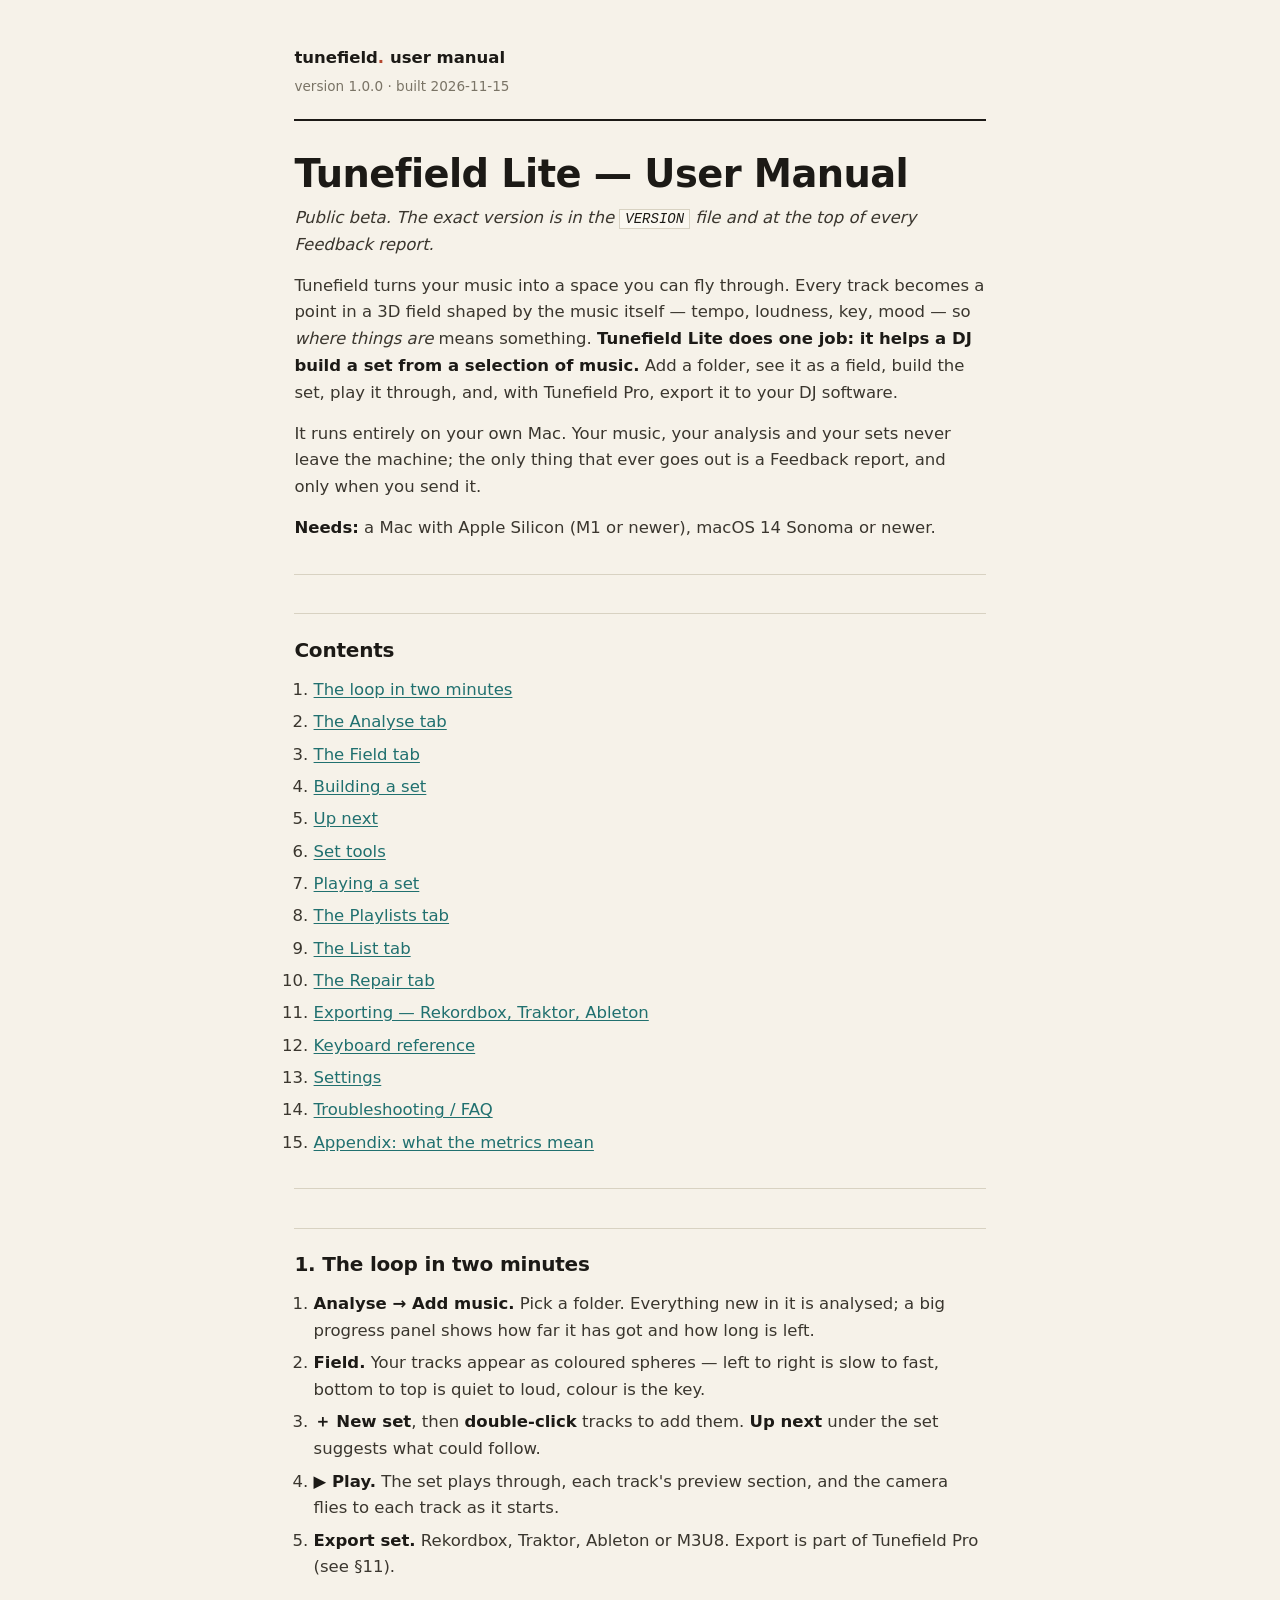
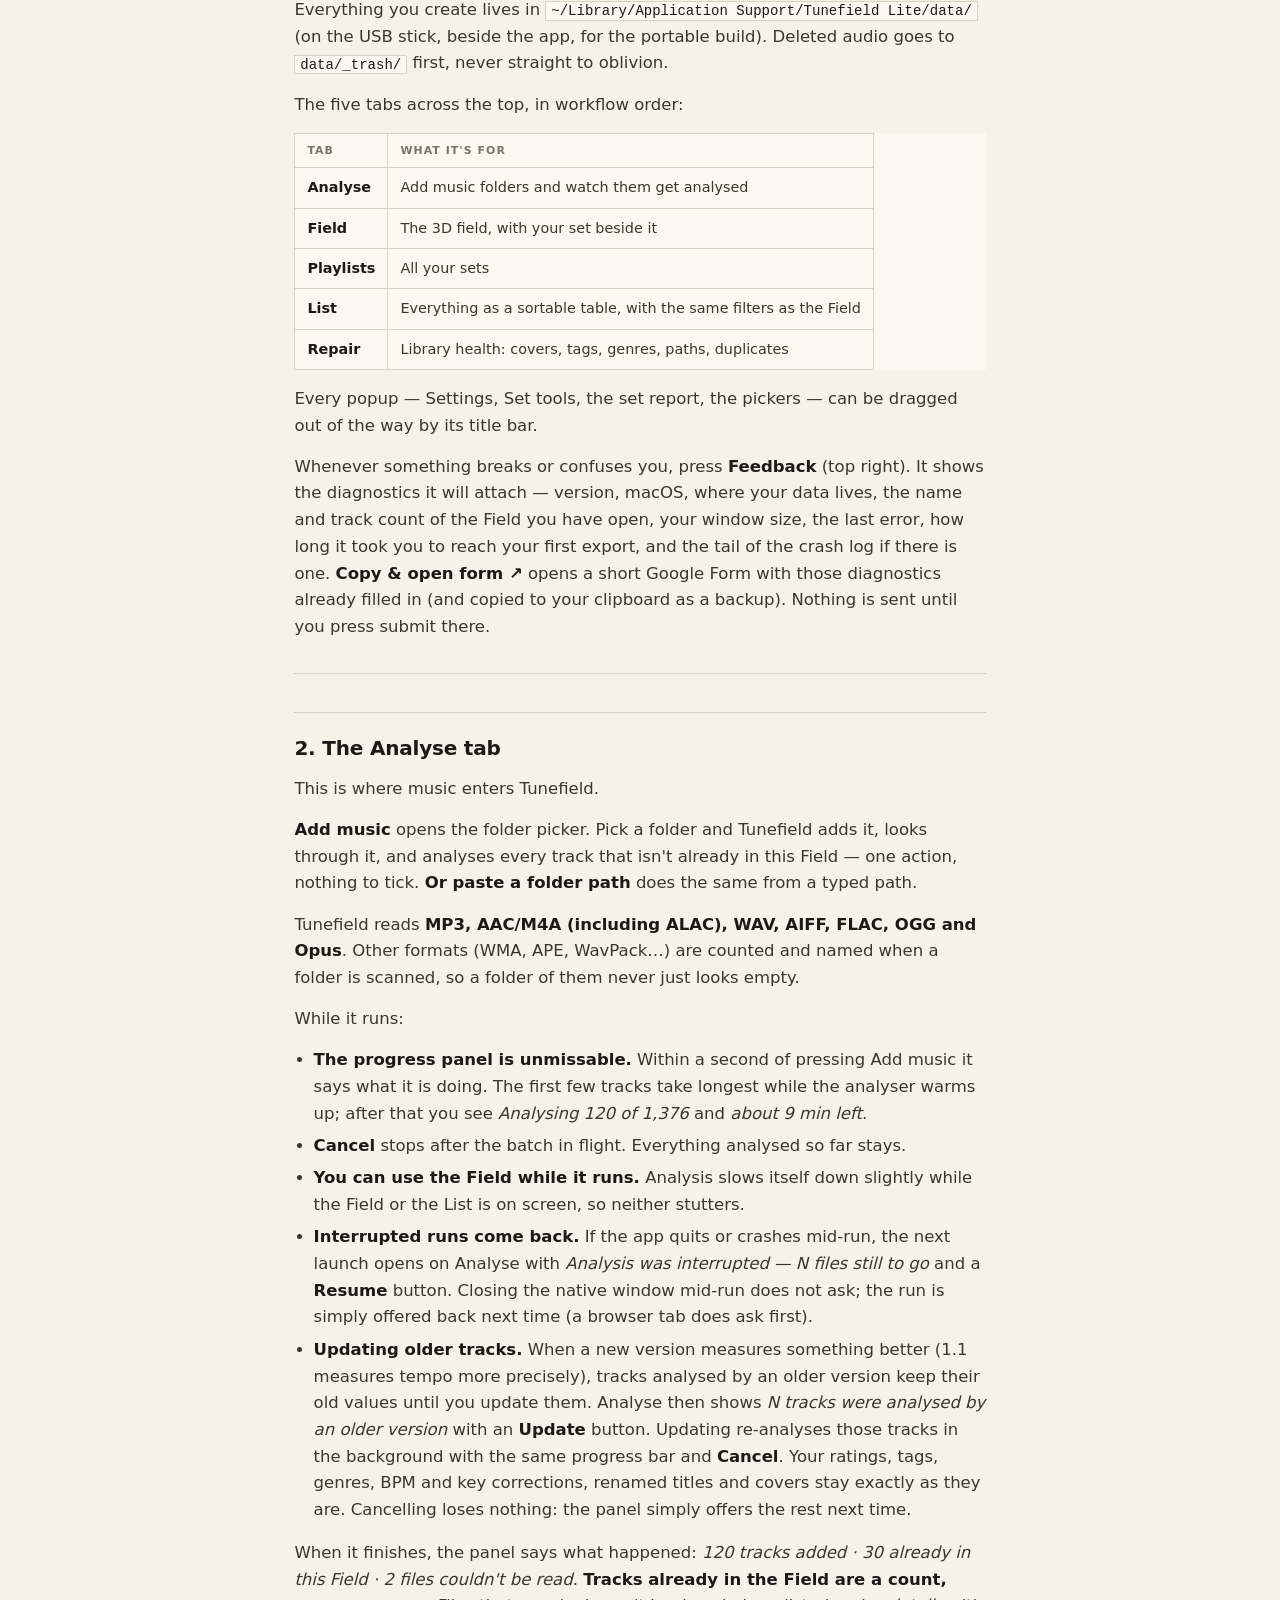
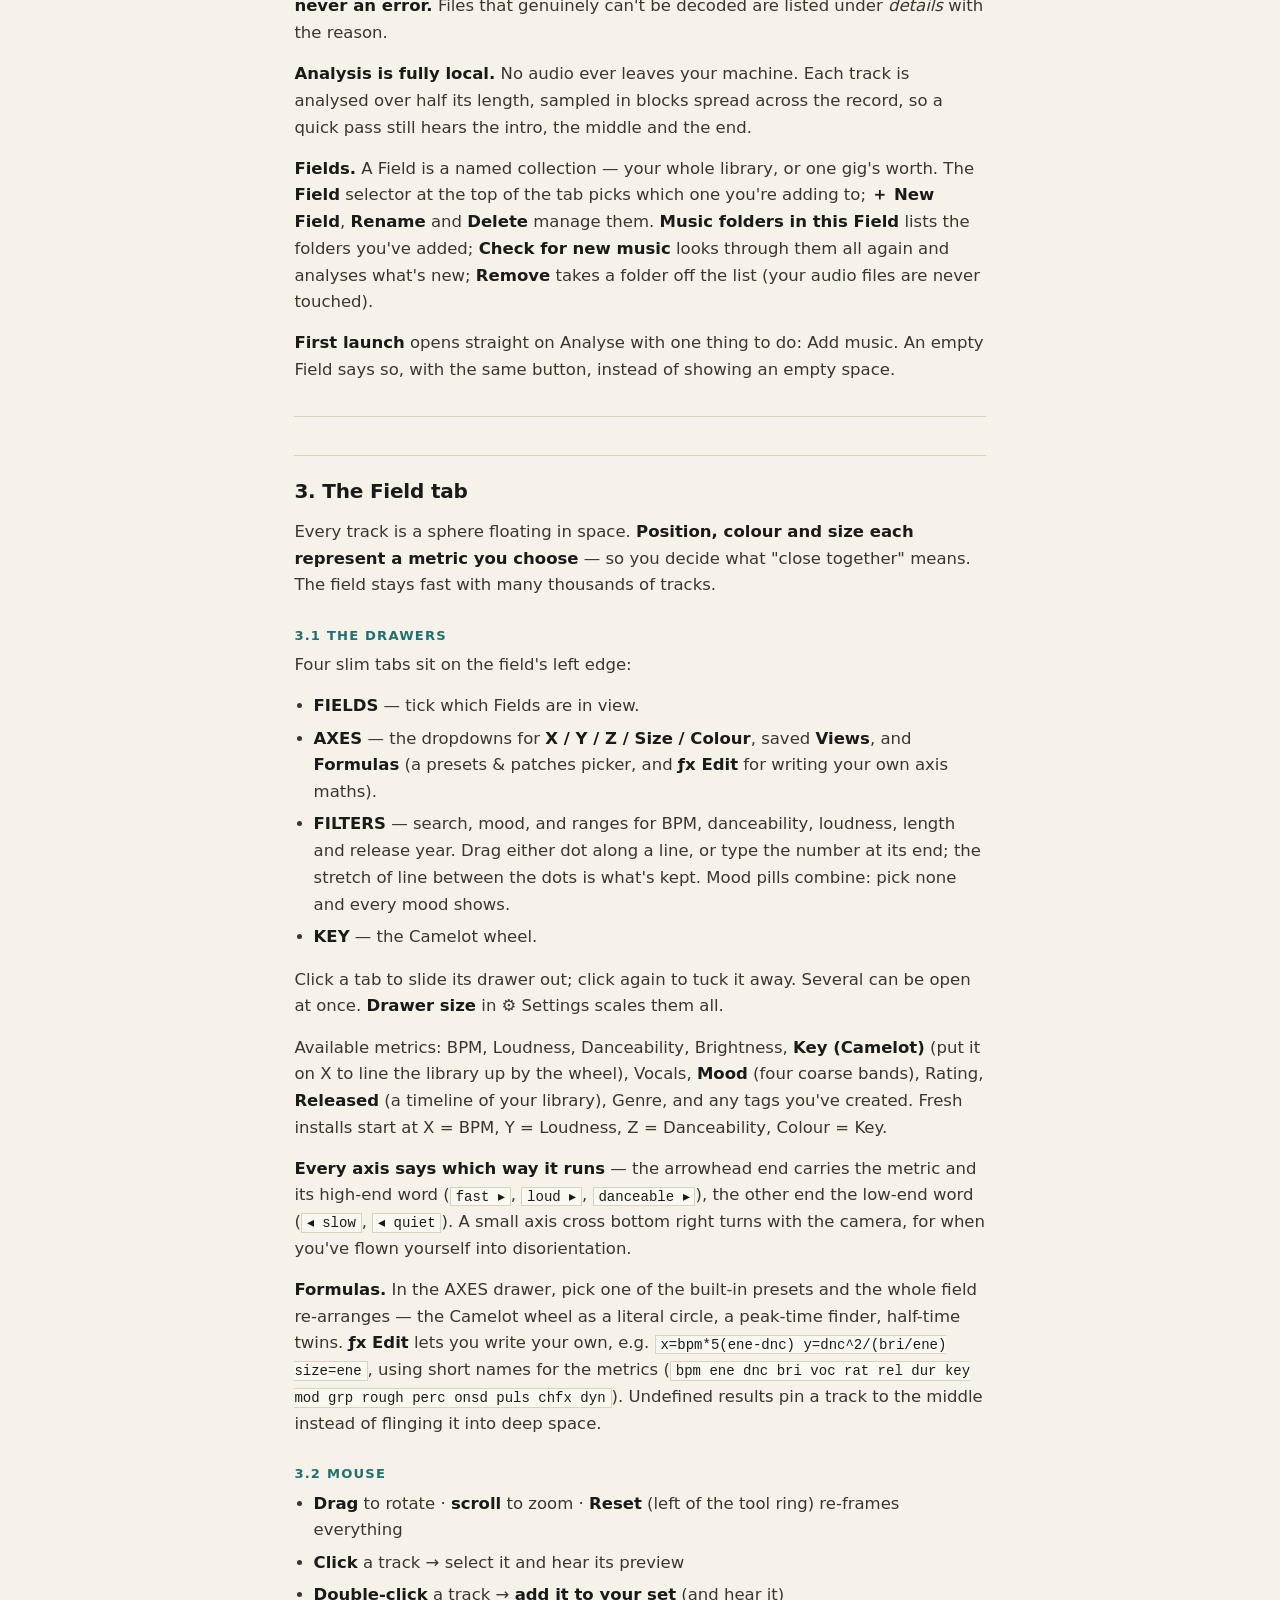
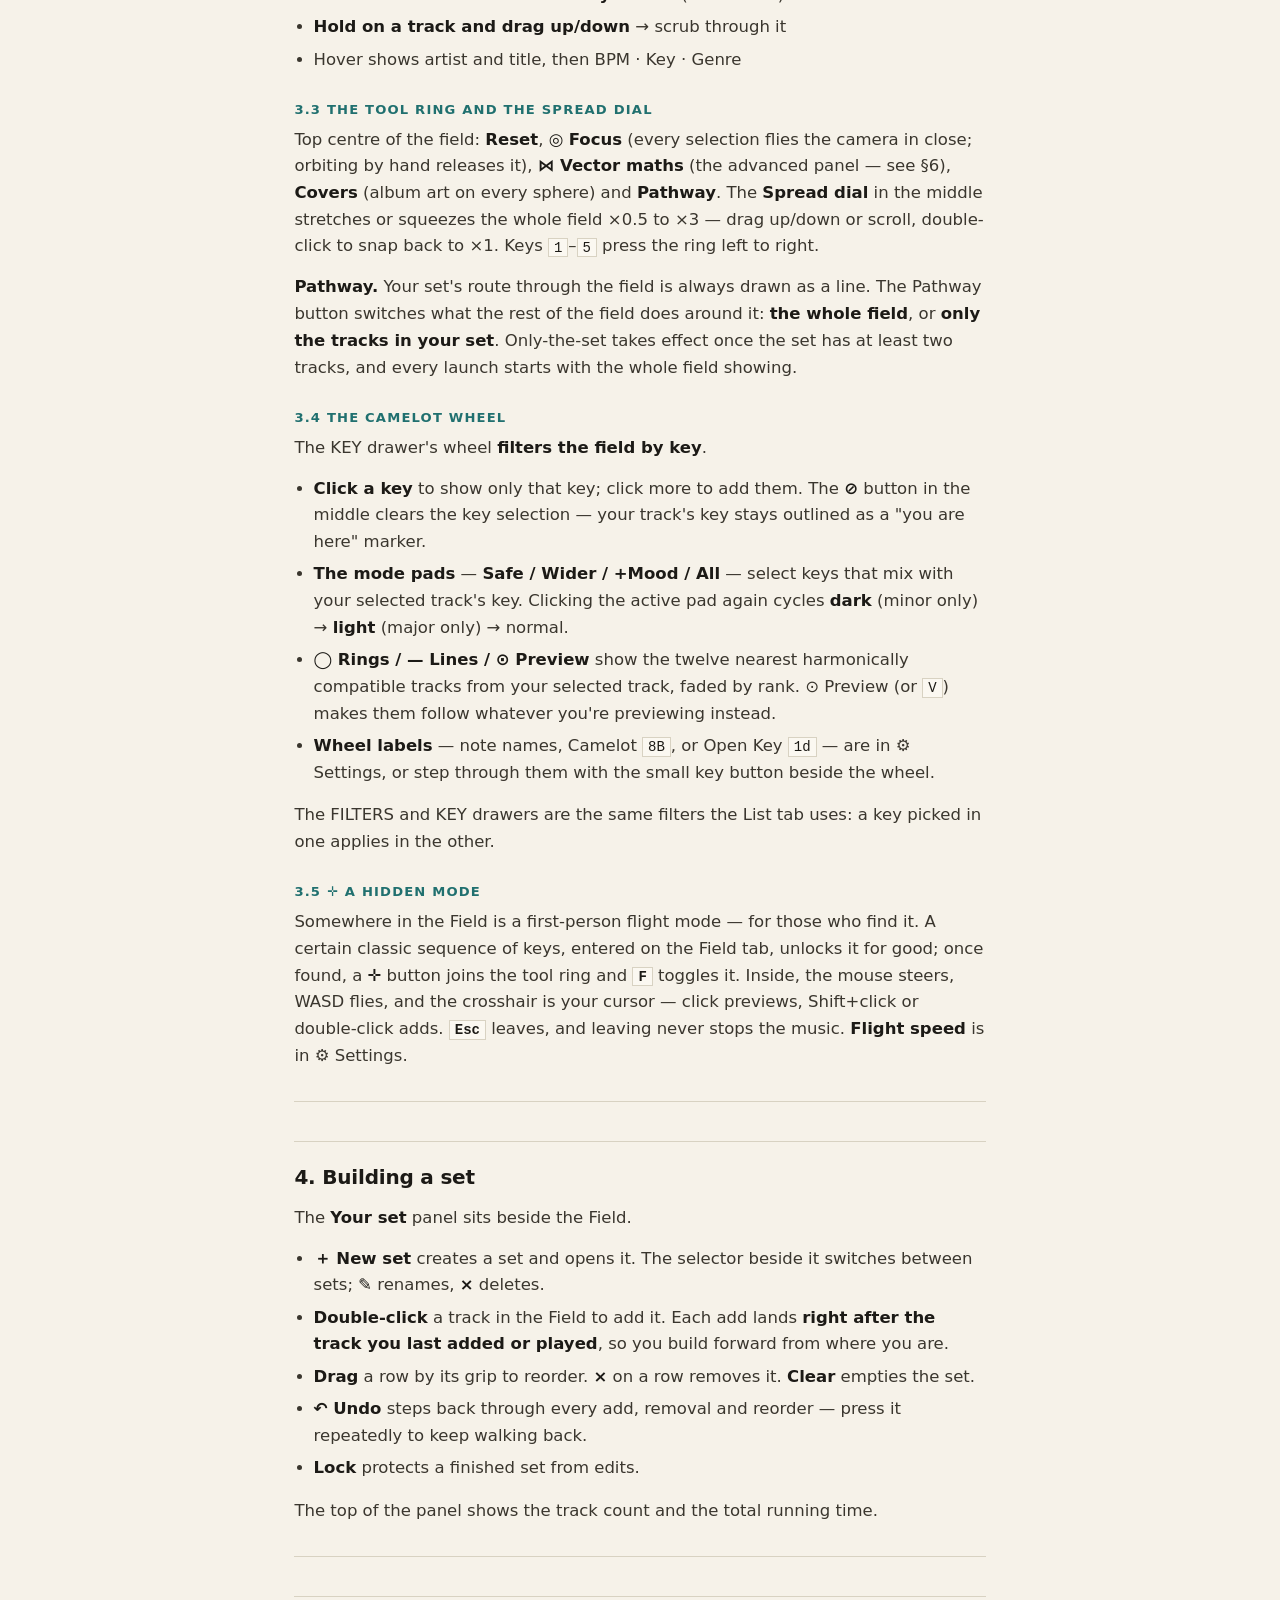
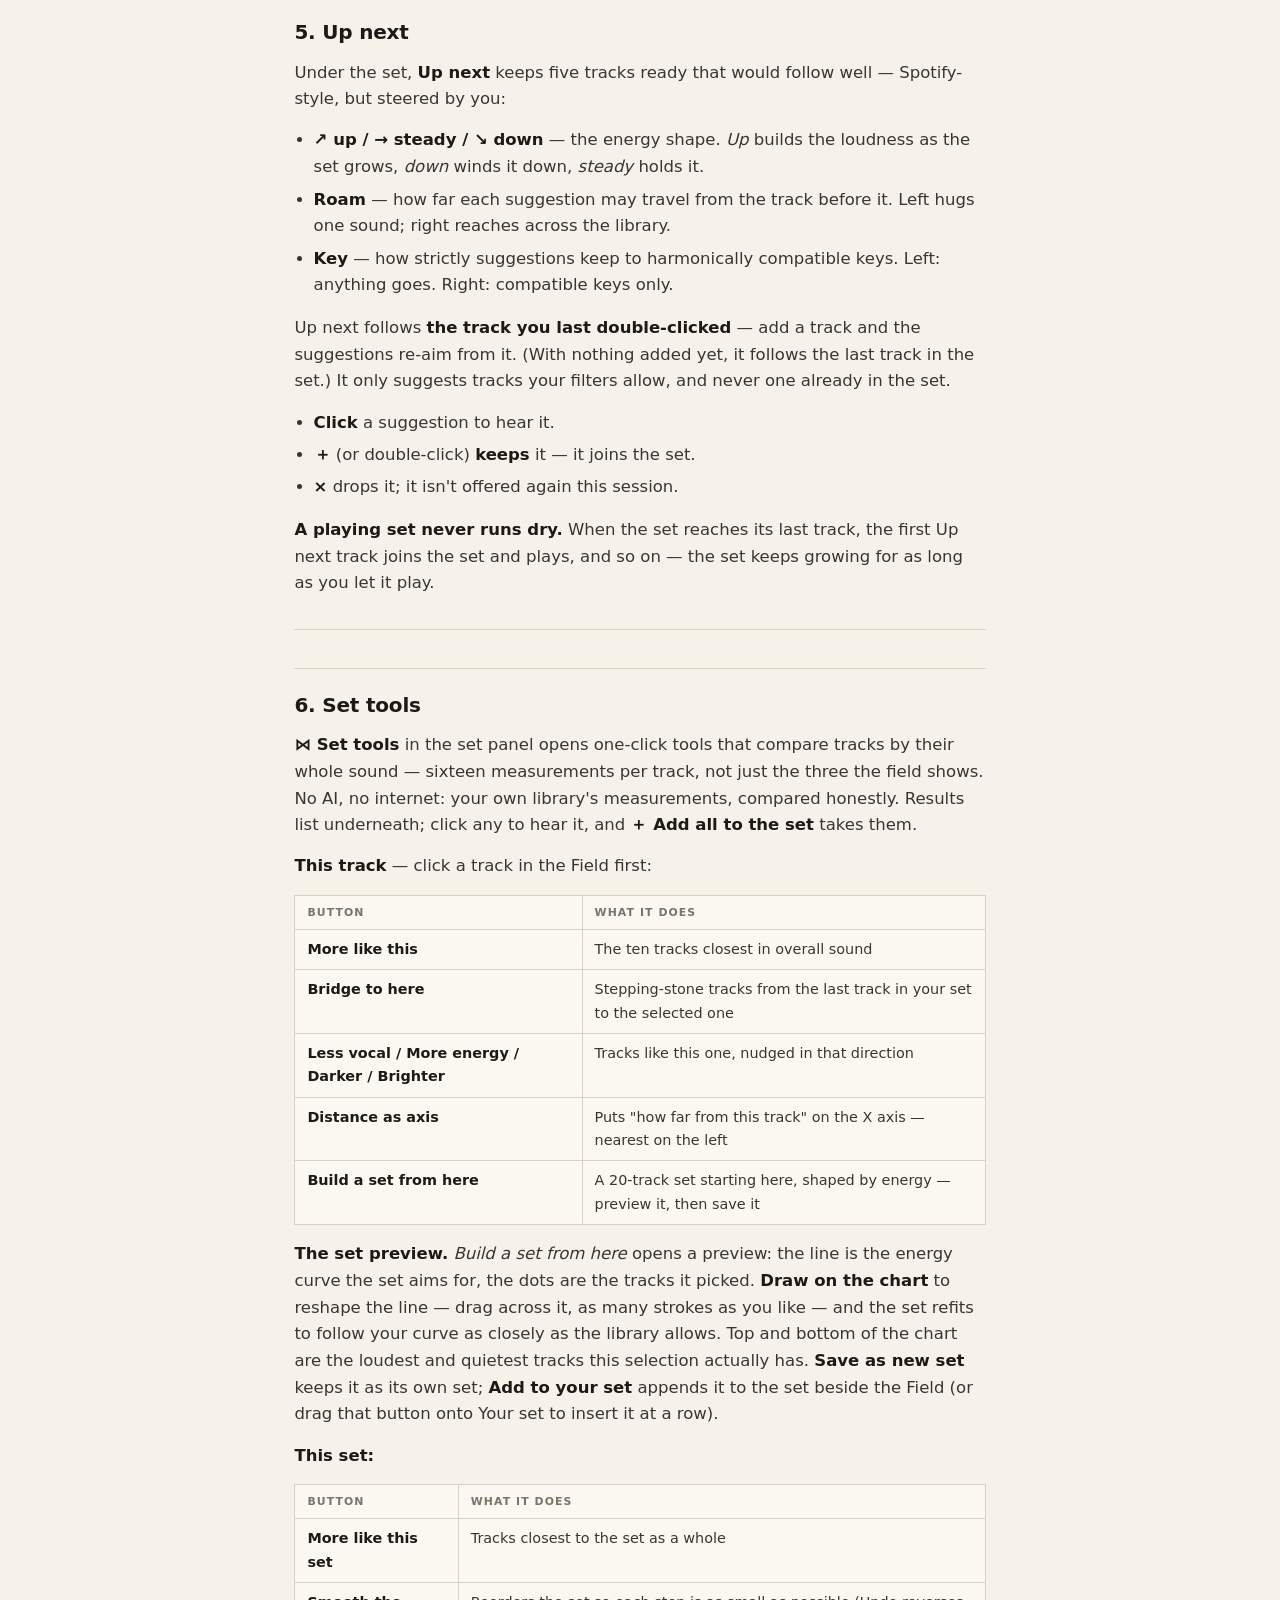
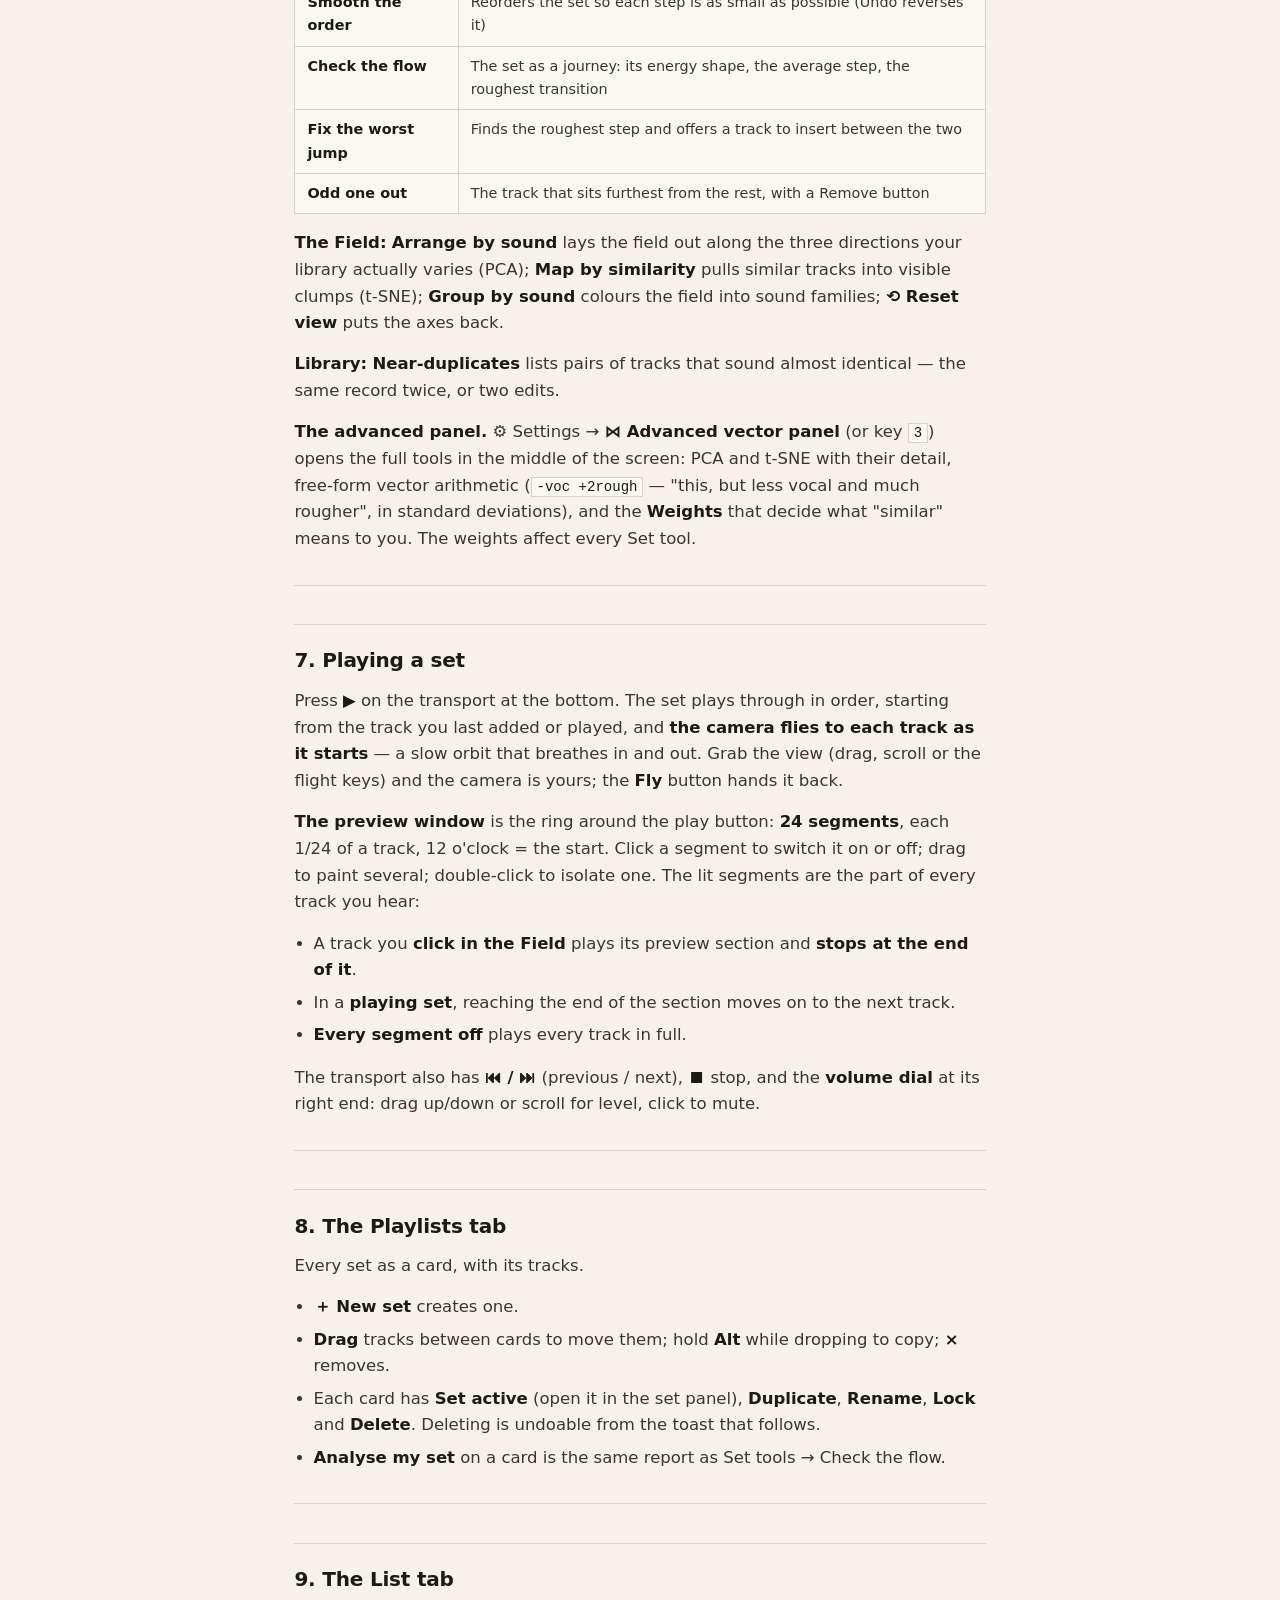
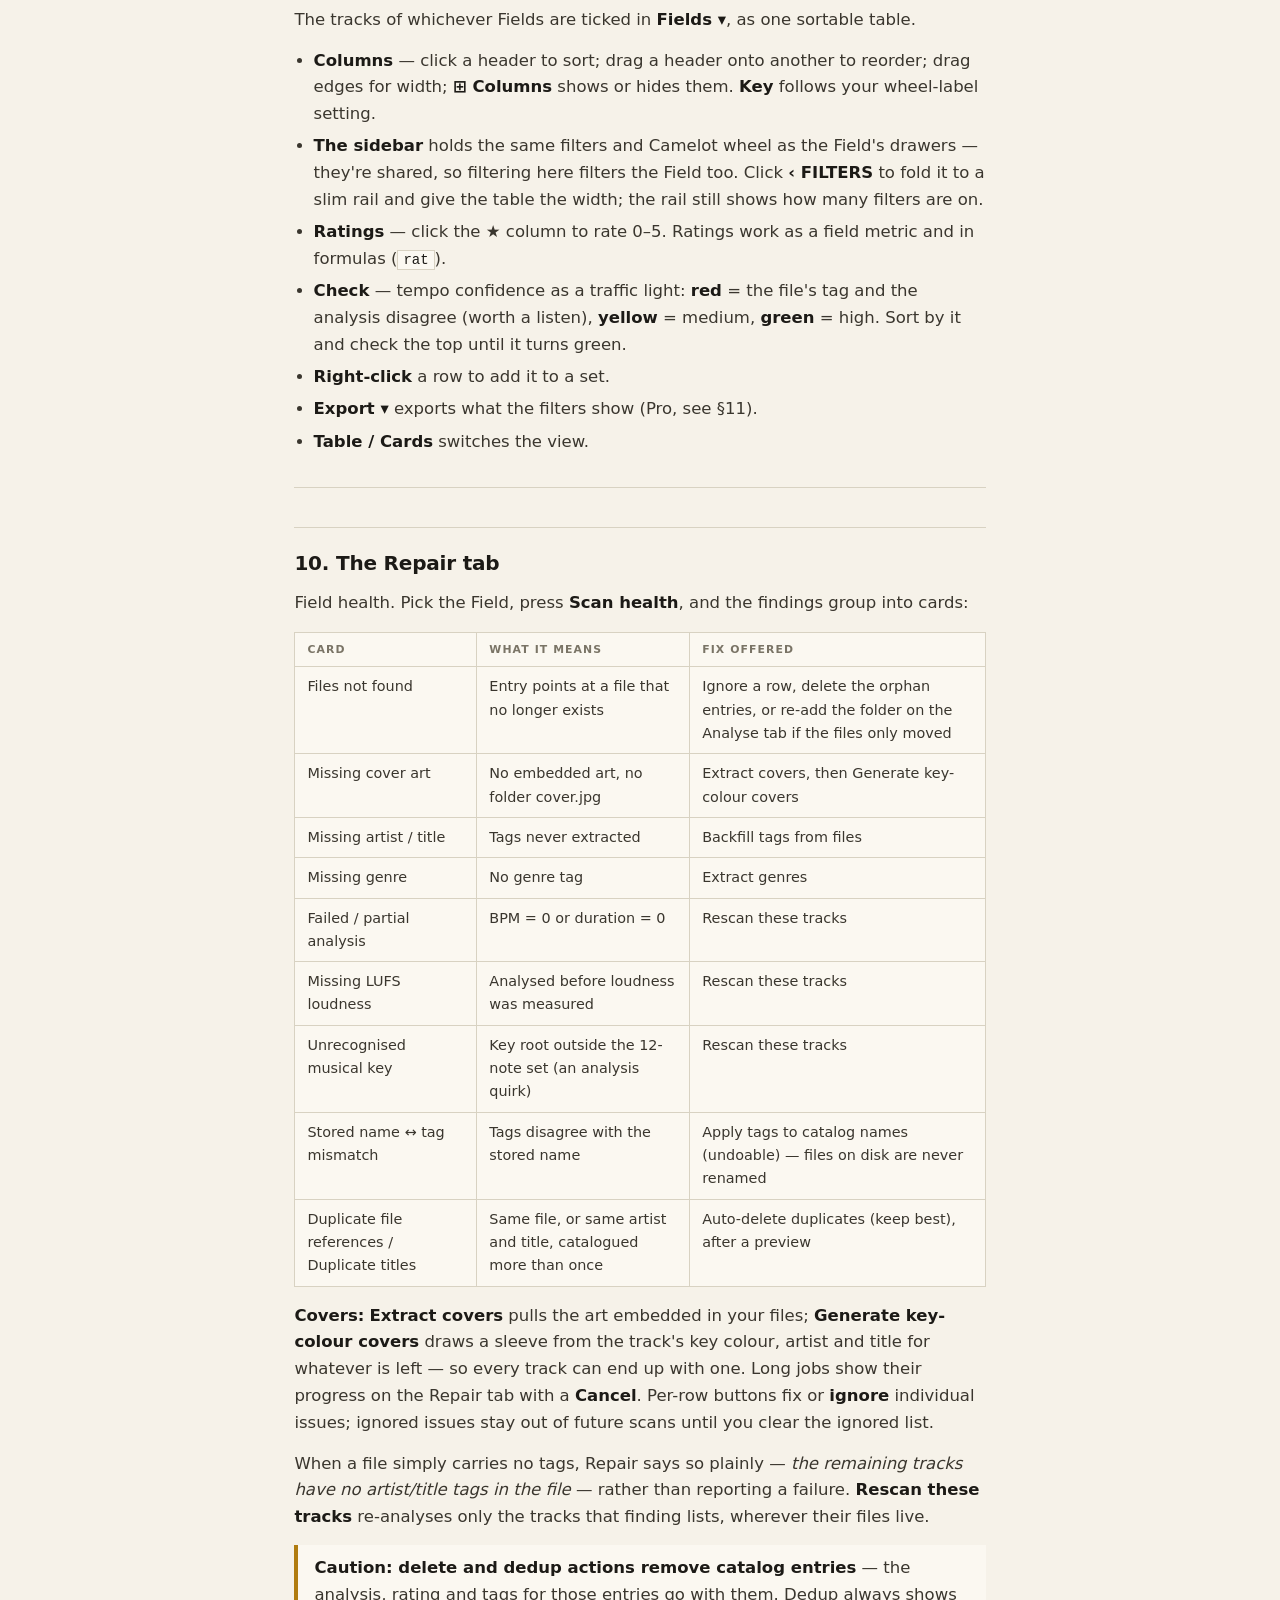
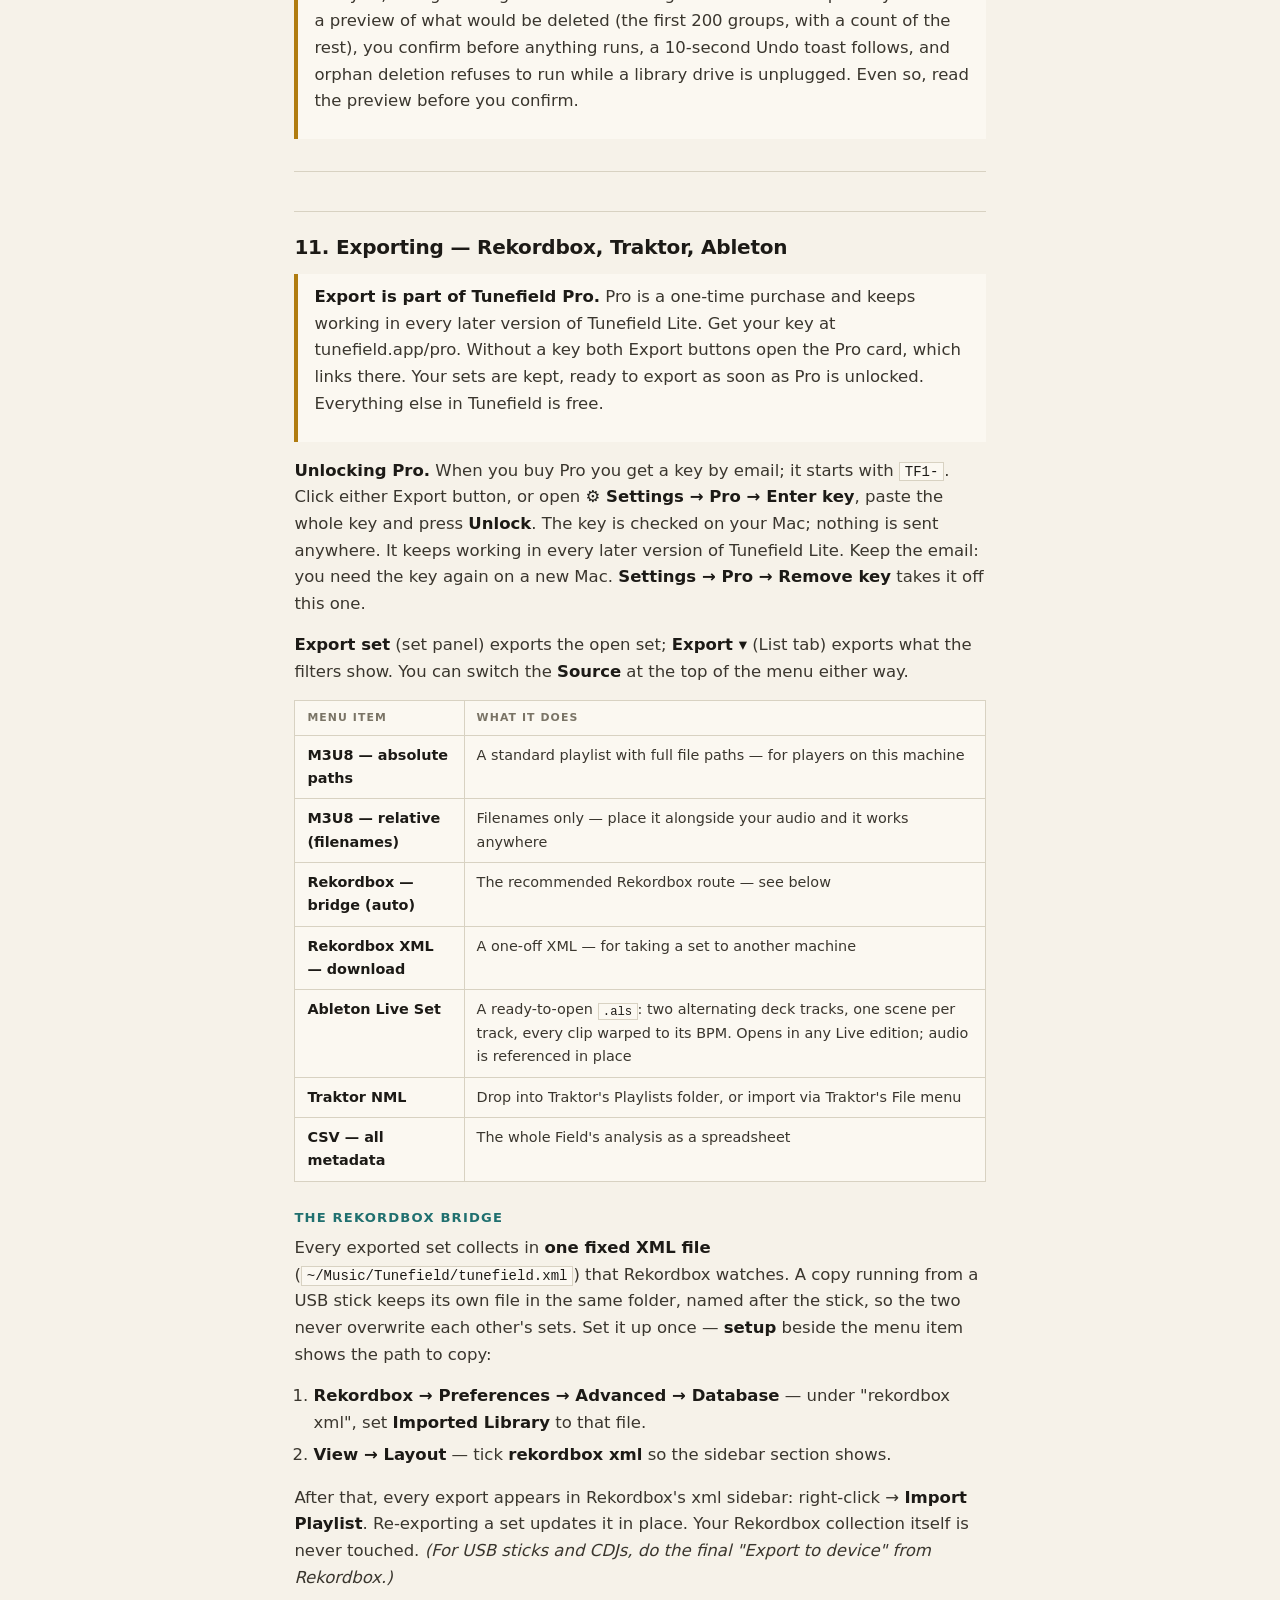
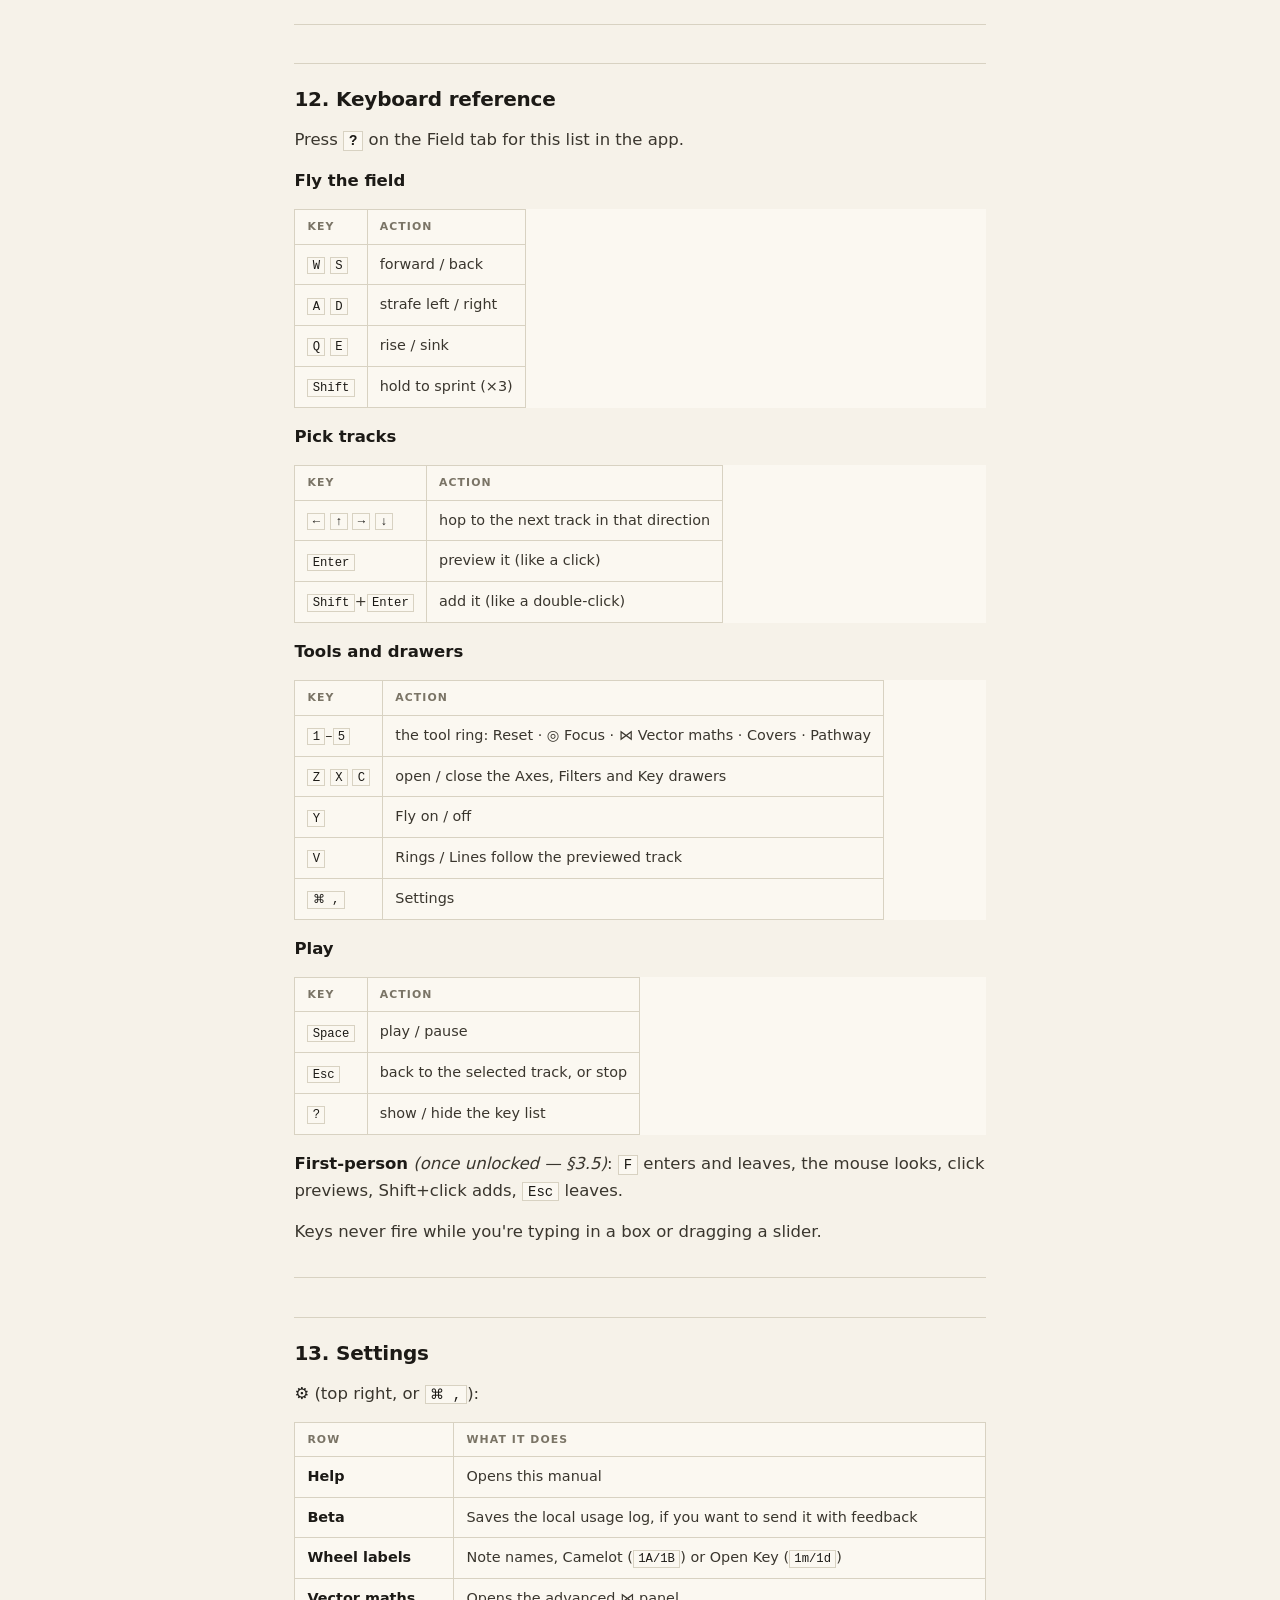
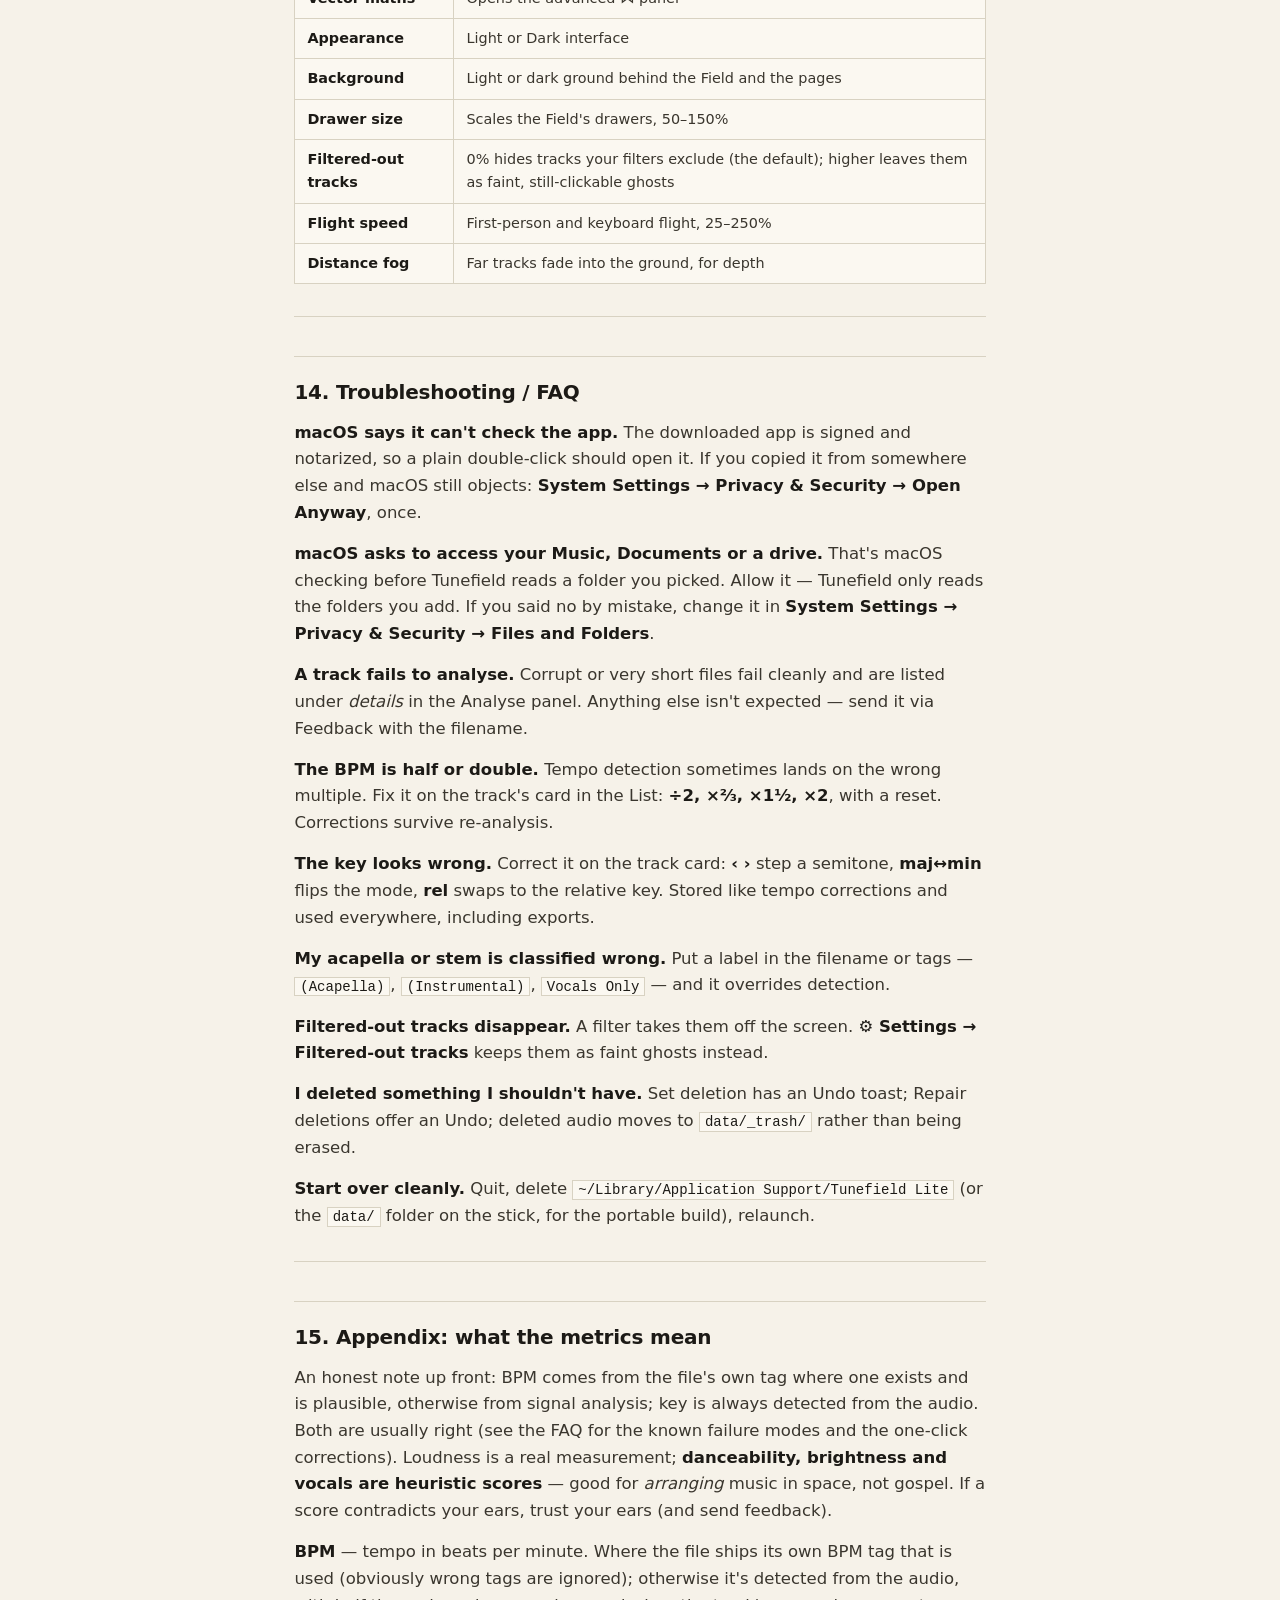
==== commit 857e1ad7: "Close the nice-to-have findings of the 2 Nov sweep (1.1.0 batch C) Server and stick - Wrong JSON typ" ====
--- a/static/manual.html
+++ b/static/manual.html
@@ -129,6 +129,7 @@
 <h2 id="2-the-analyse-tab">2. The Analyse tab</h2>
 <p>This is where music enters Tunefield.</p>
 <p><strong>Add music</strong> opens the folder picker. Pick a folder and Tunefield adds it, looks through it, and analyses every track that isn't already in this Field — one action, nothing to tick. <strong>Or paste a folder path</strong> does the same from a typed path.</p>
+<p>Tunefield reads <strong>MP3, AAC/M4A (including ALAC), WAV, AIFF, FLAC, OGG and Opus</strong>. Other formats (WMA, APE, WavPack…) are counted and named when a folder is scanned, so a folder of them never just looks empty.</p>
 <p>While it runs:</p>
 <ul>
 <li><strong>The progress panel is unmissable.</strong> Within a second of pressing Add music it says what it is doing. The first few tracks take longest while the analyser warms up; after that you see <em>Analysing 120 of 1,376</em> and <em>about 9 min left</em>.</li>
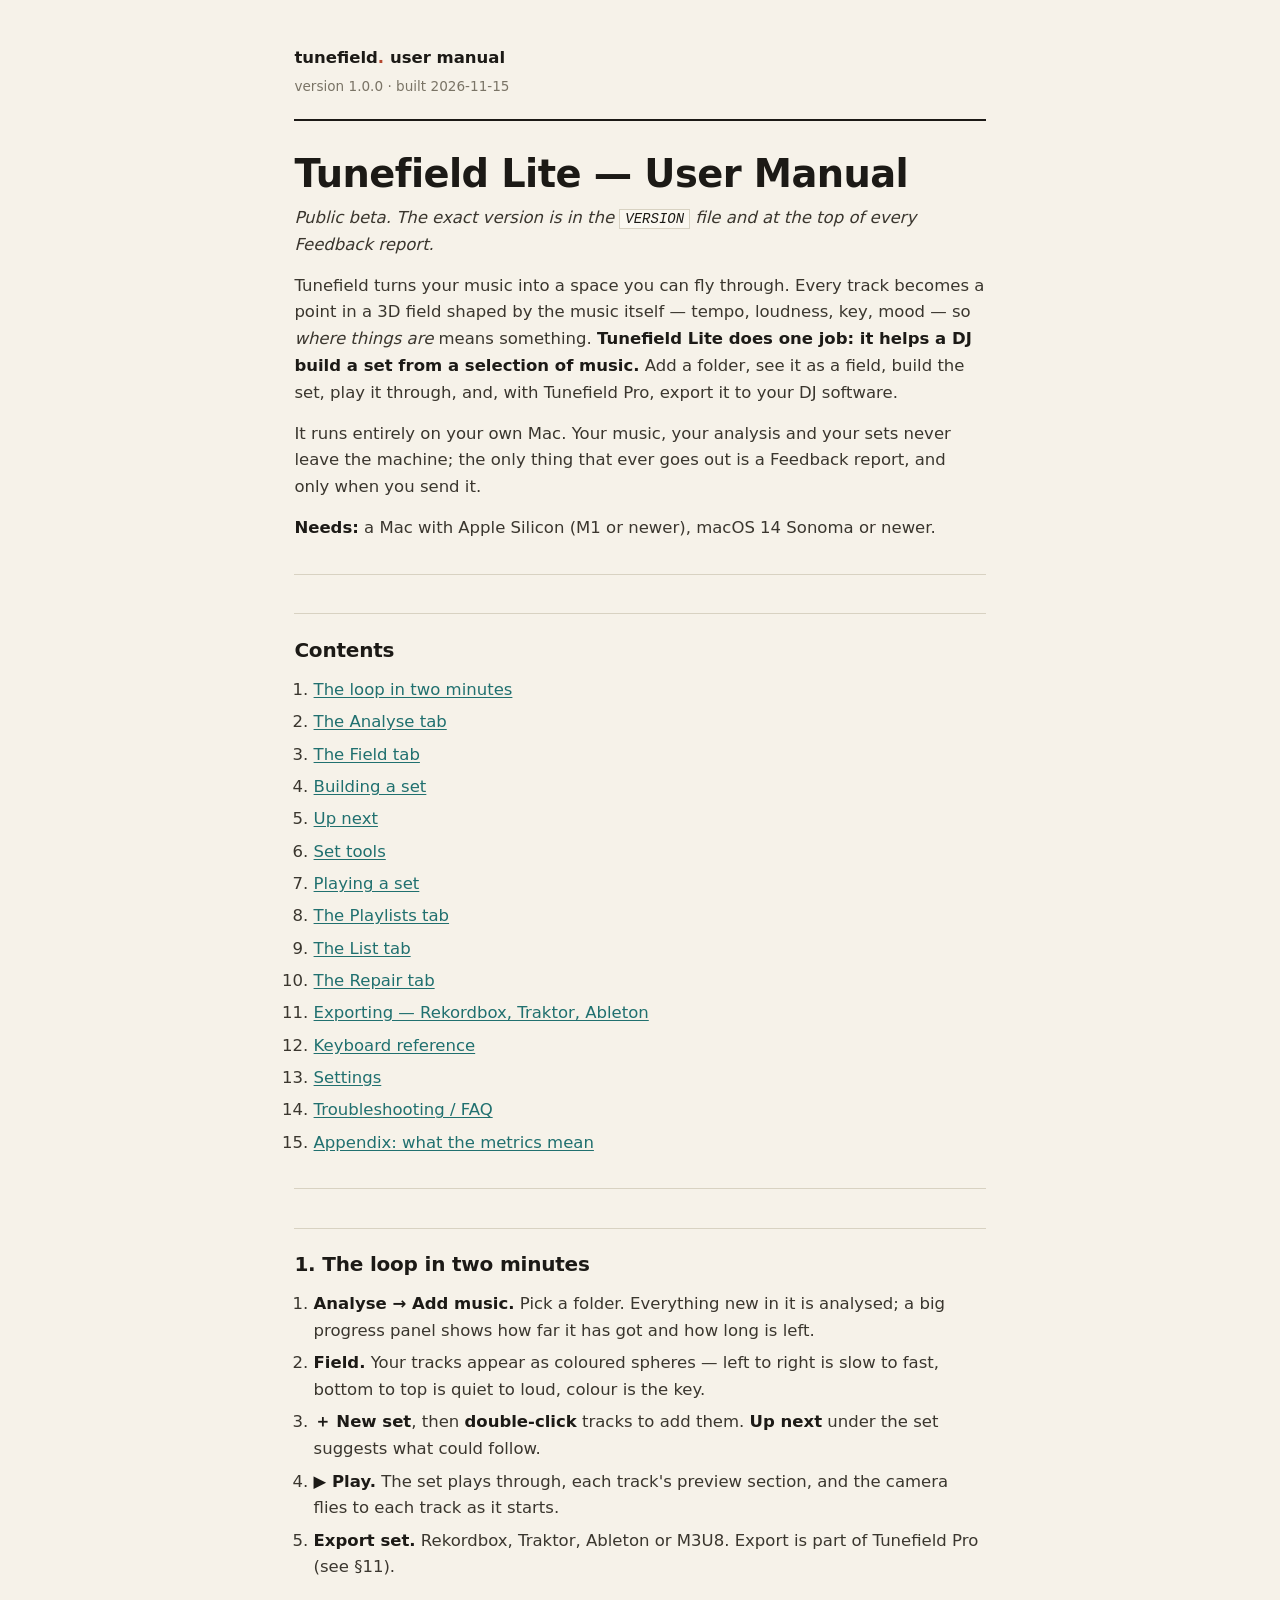
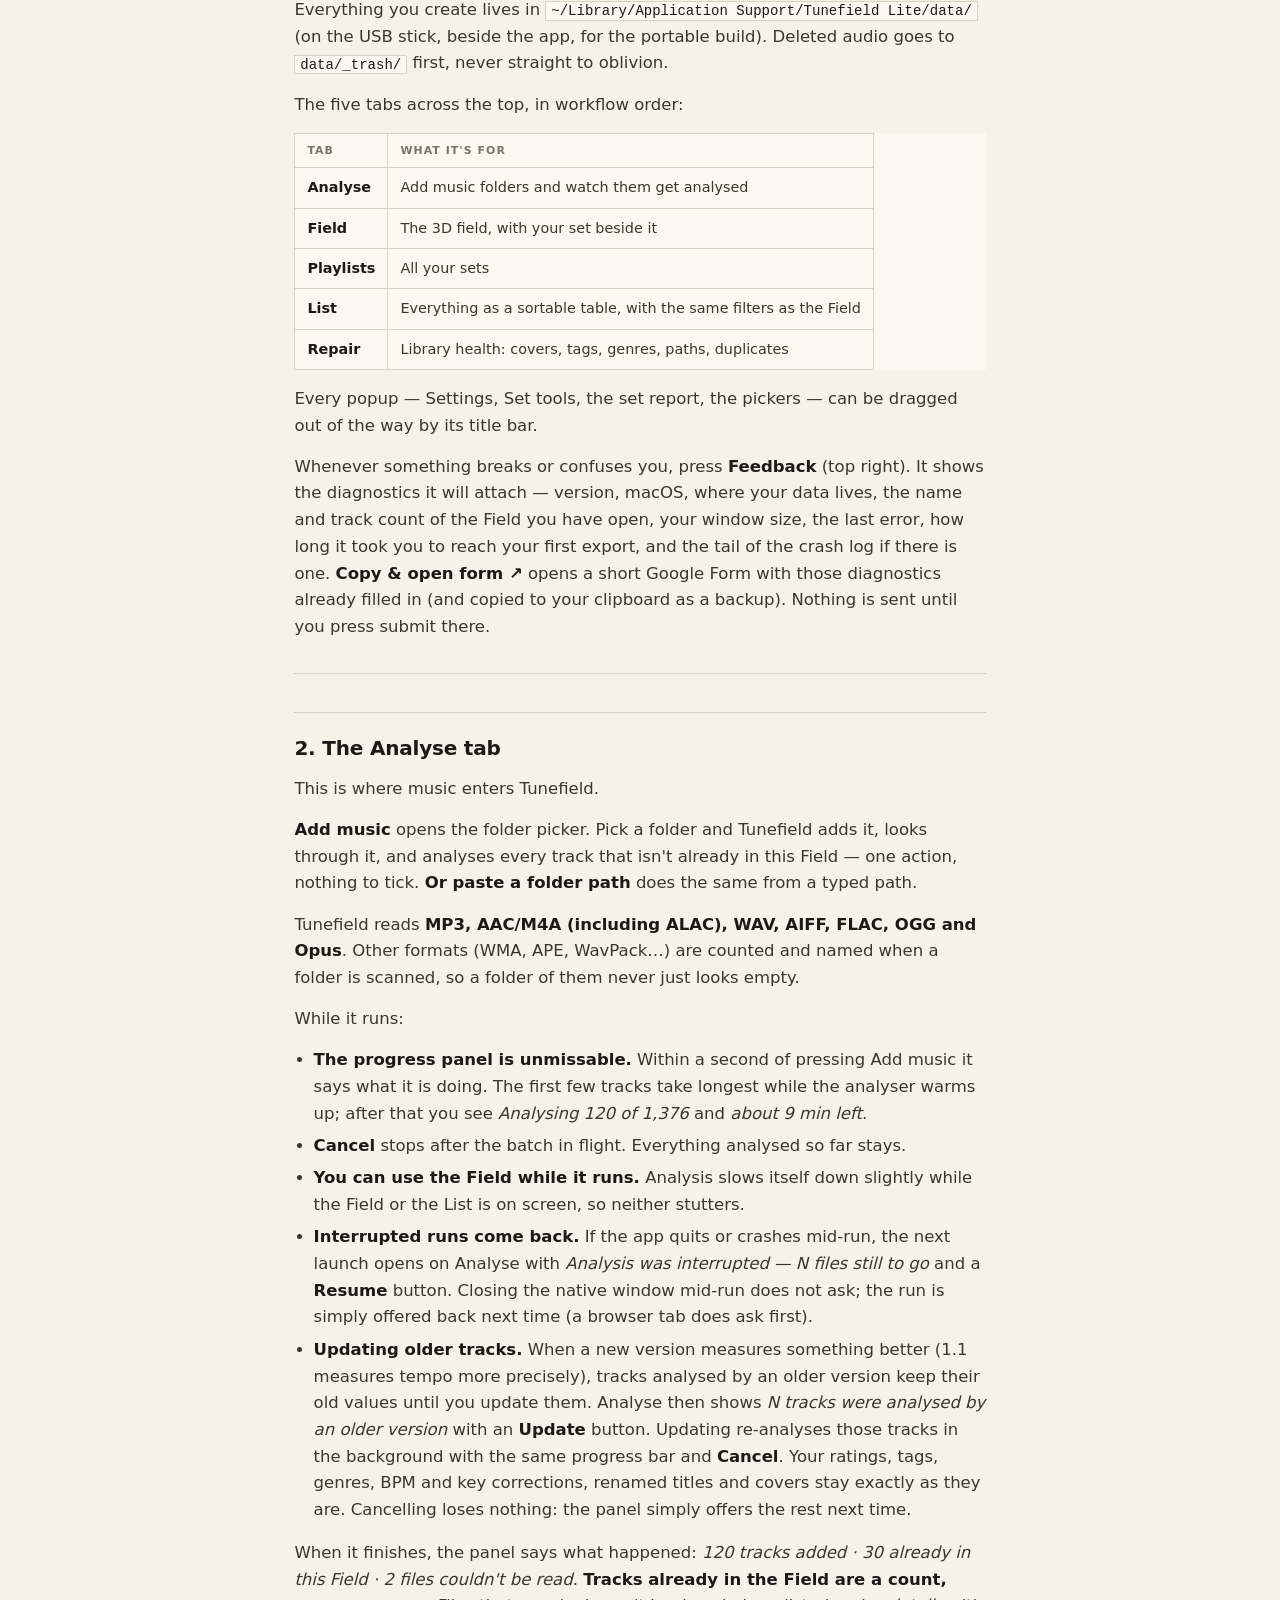
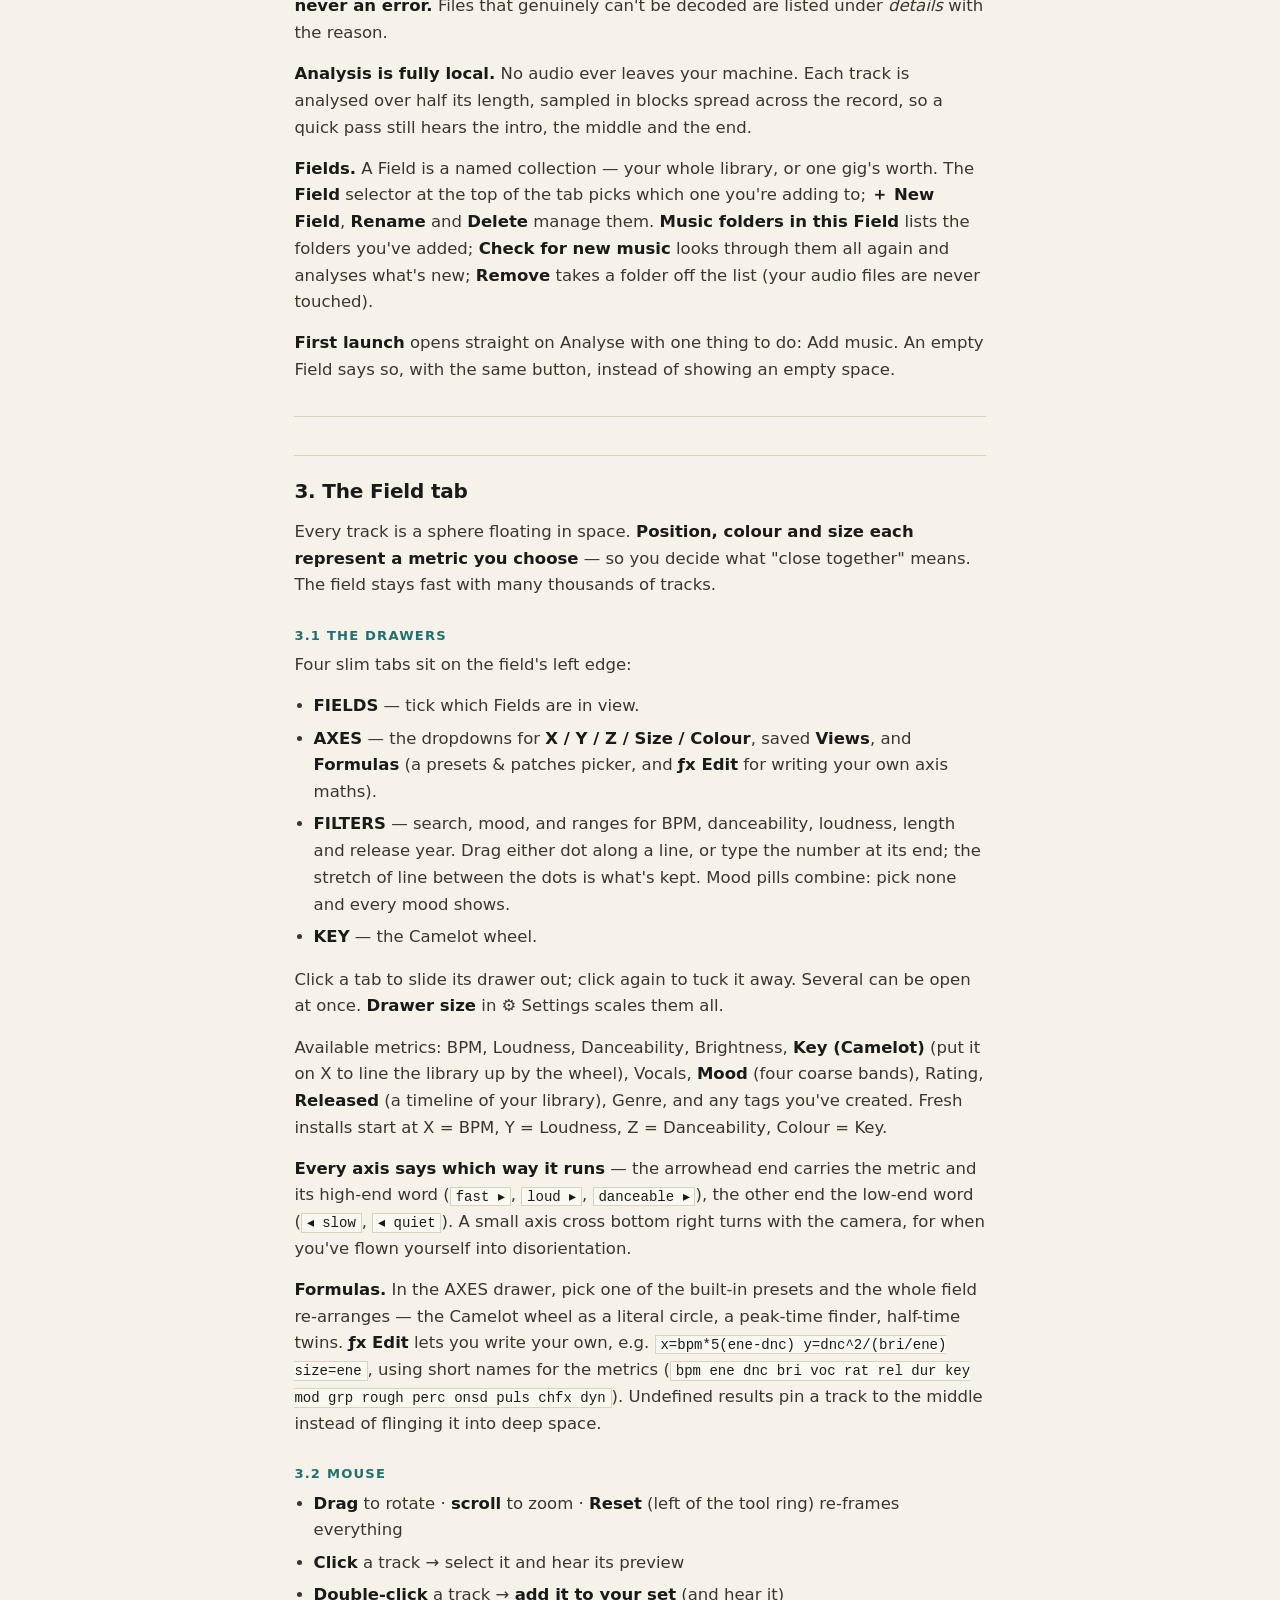
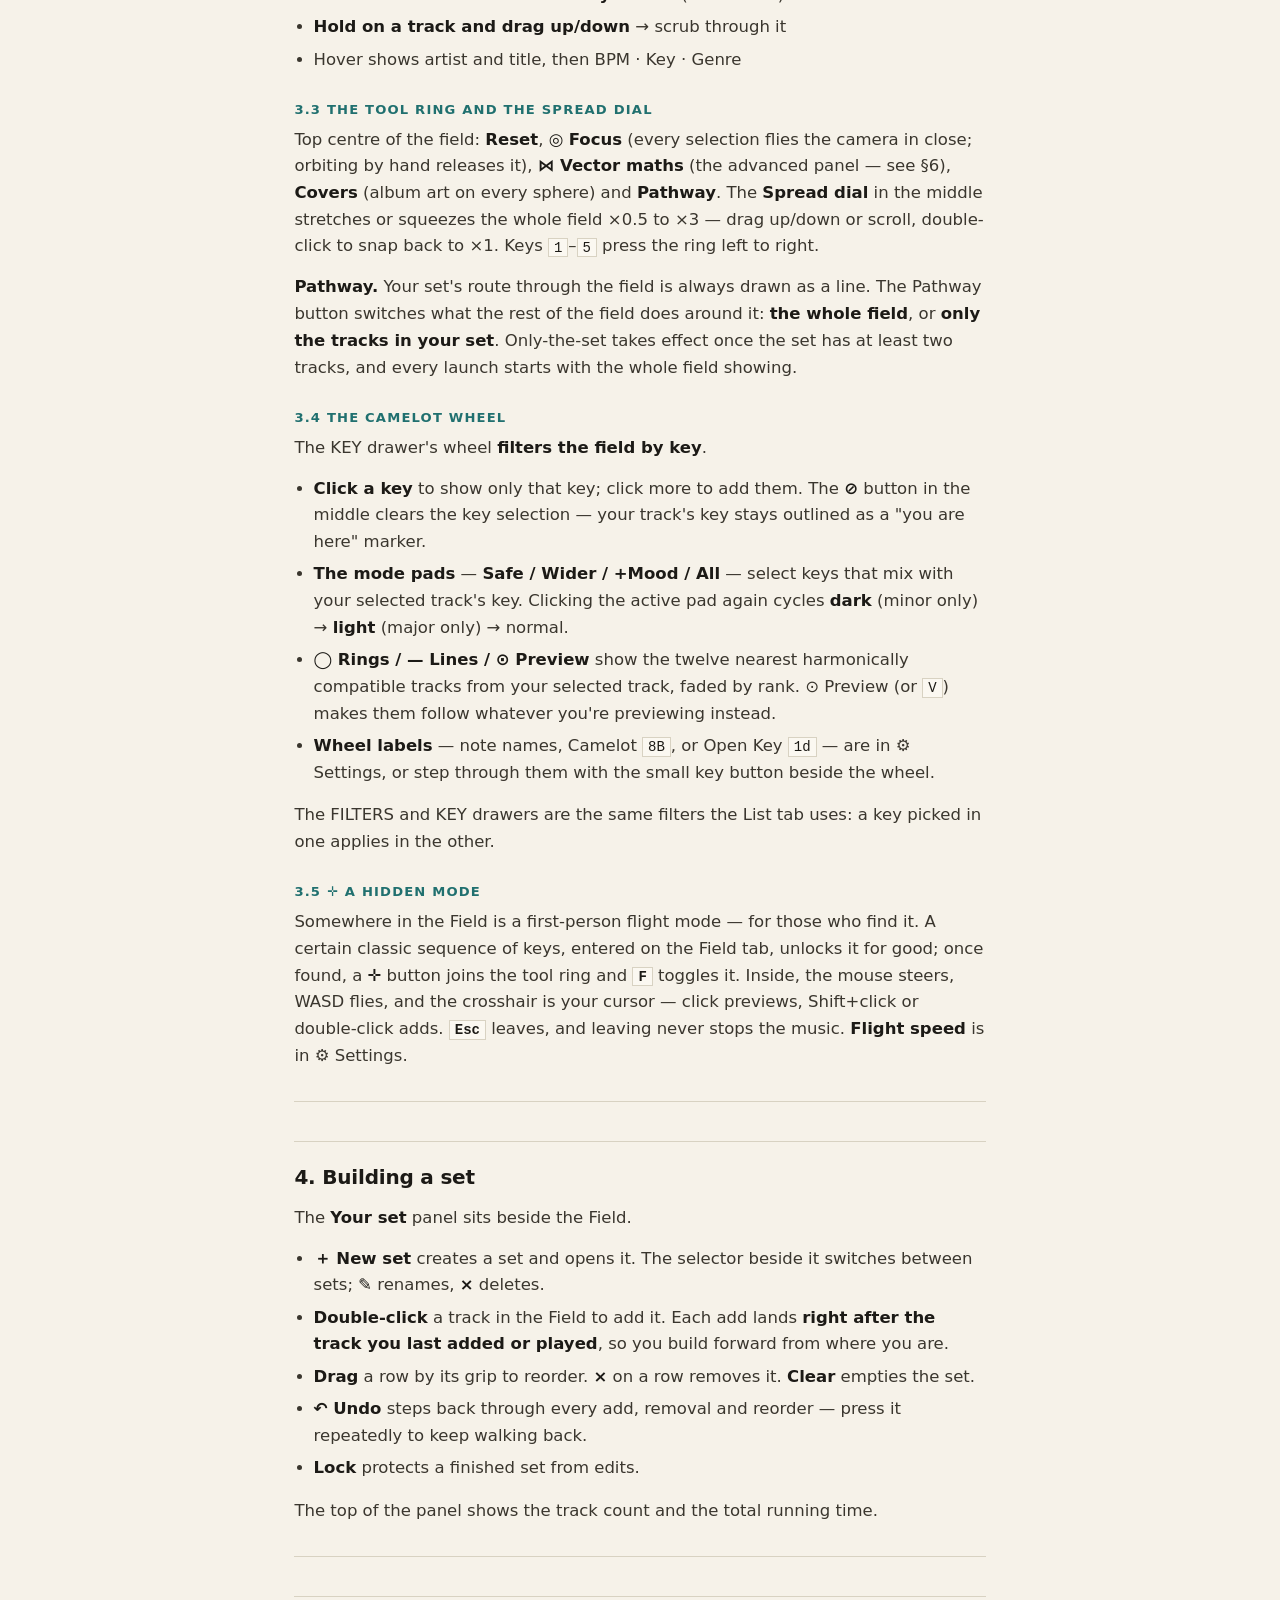
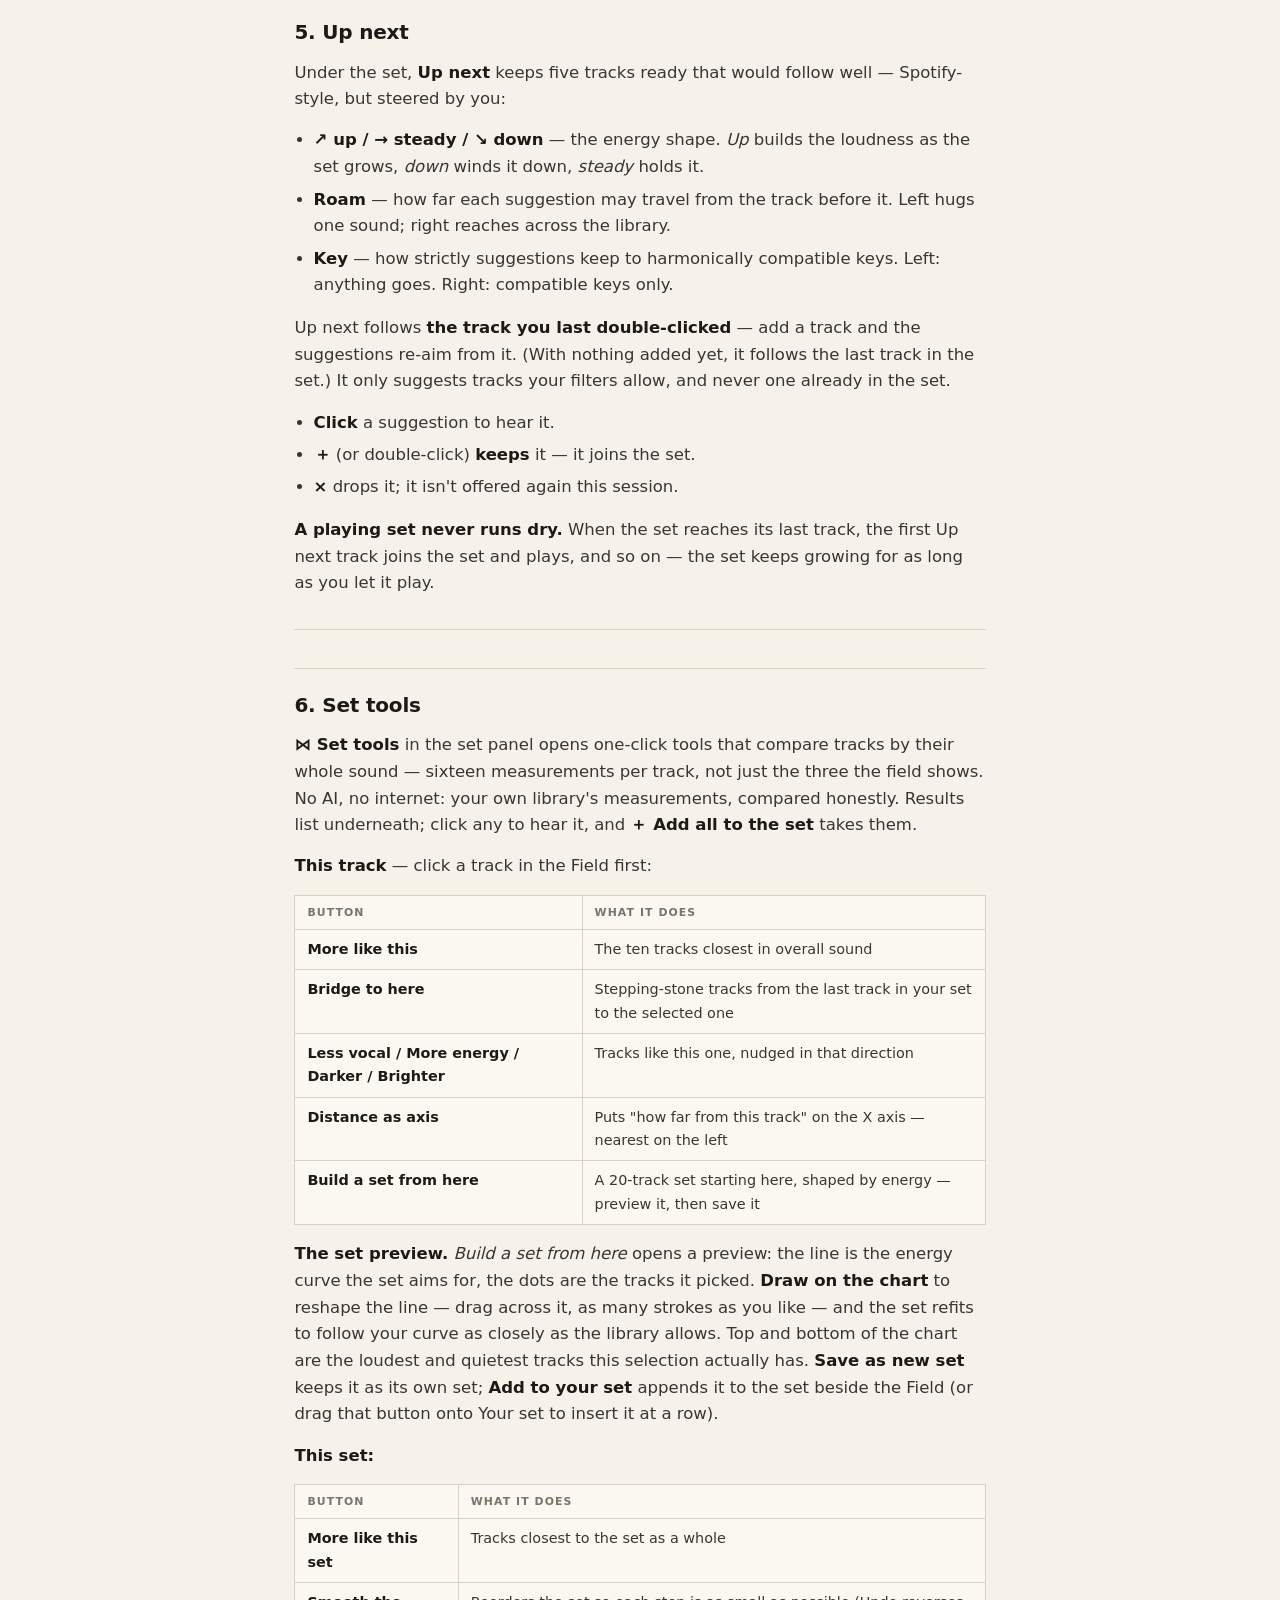
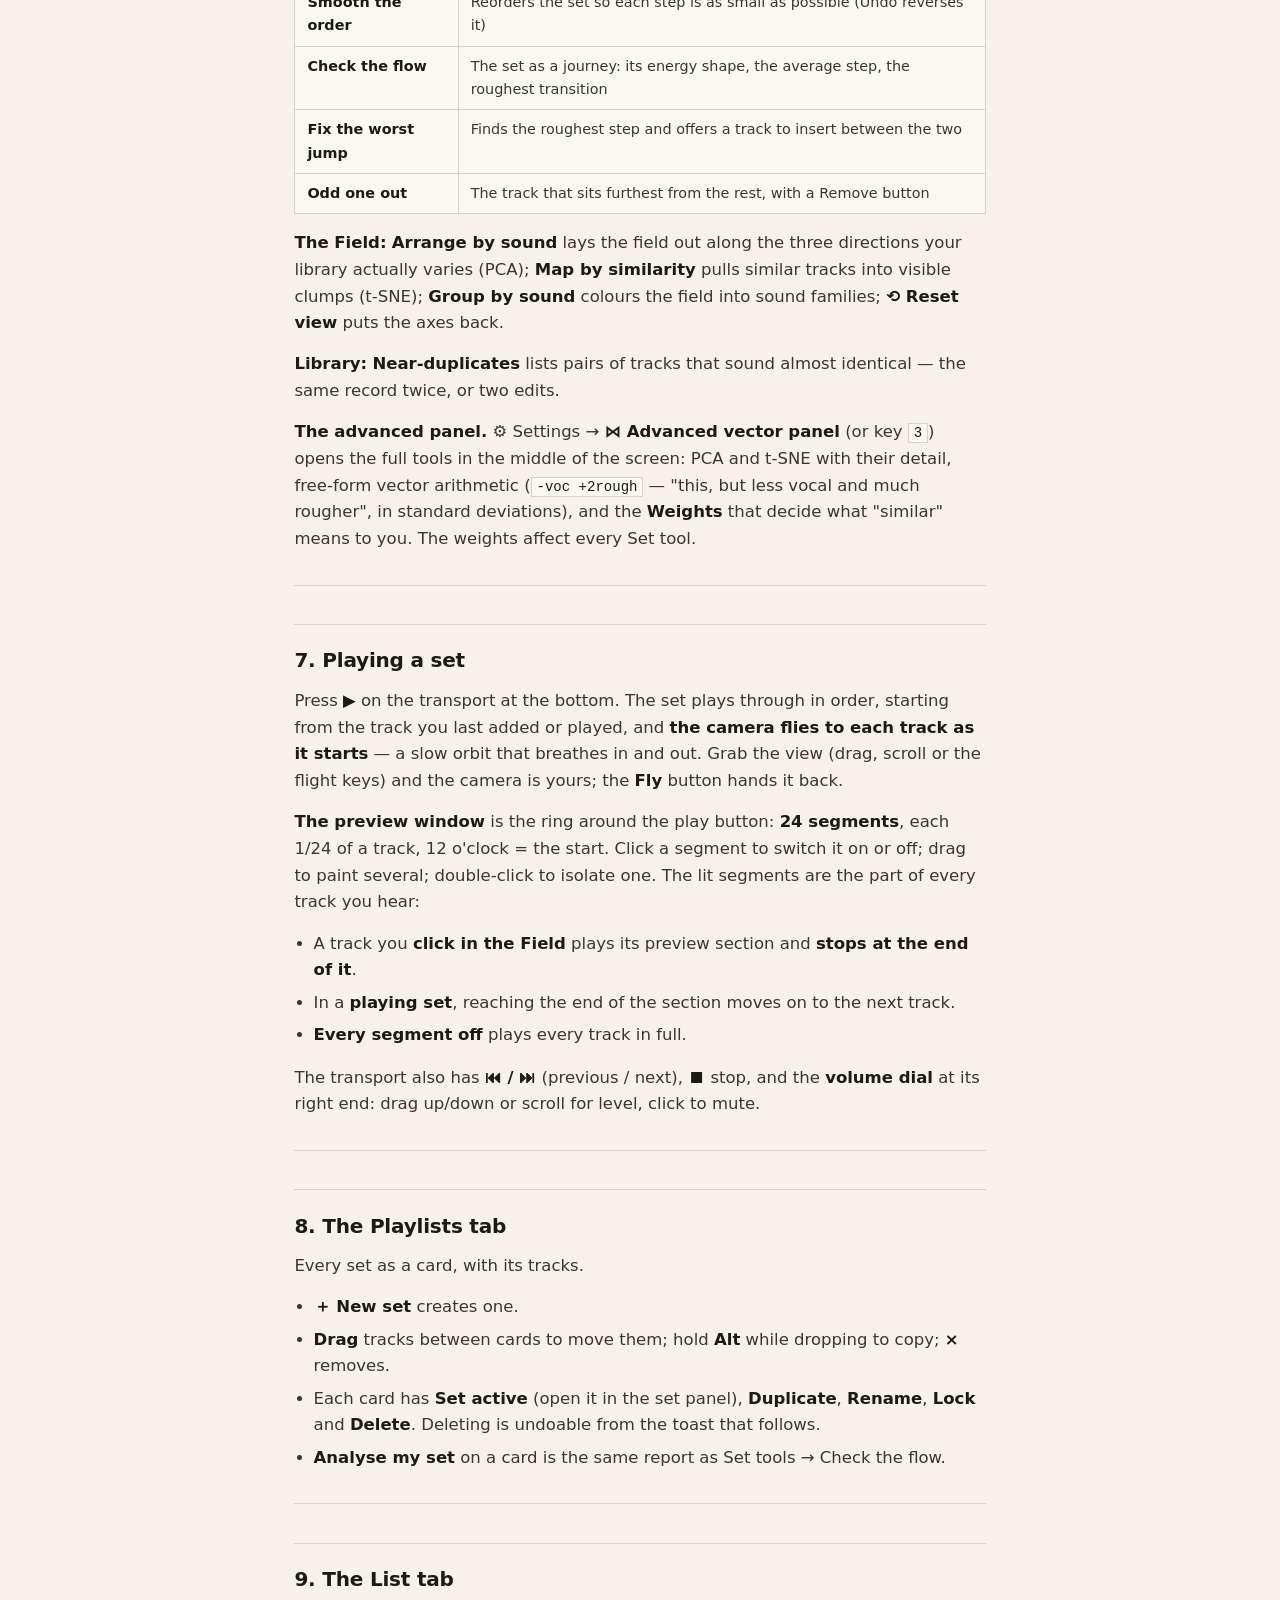
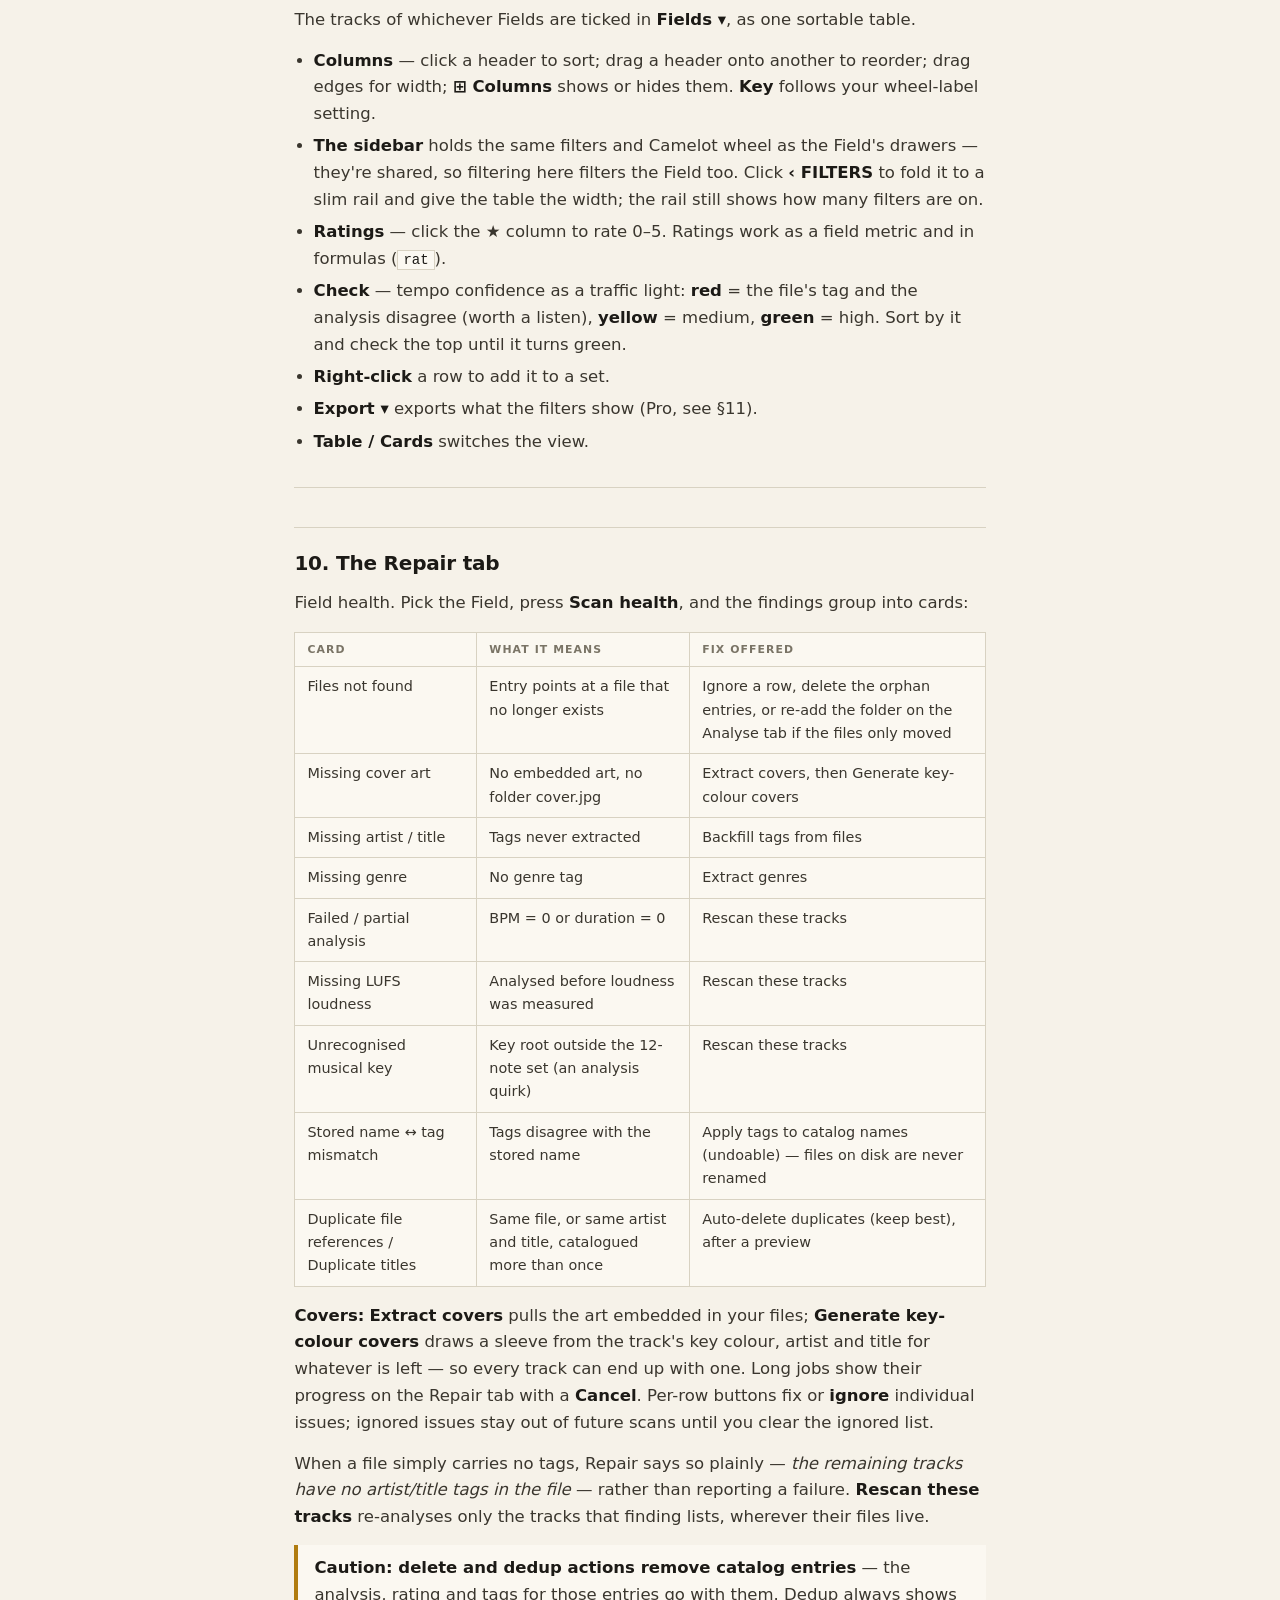
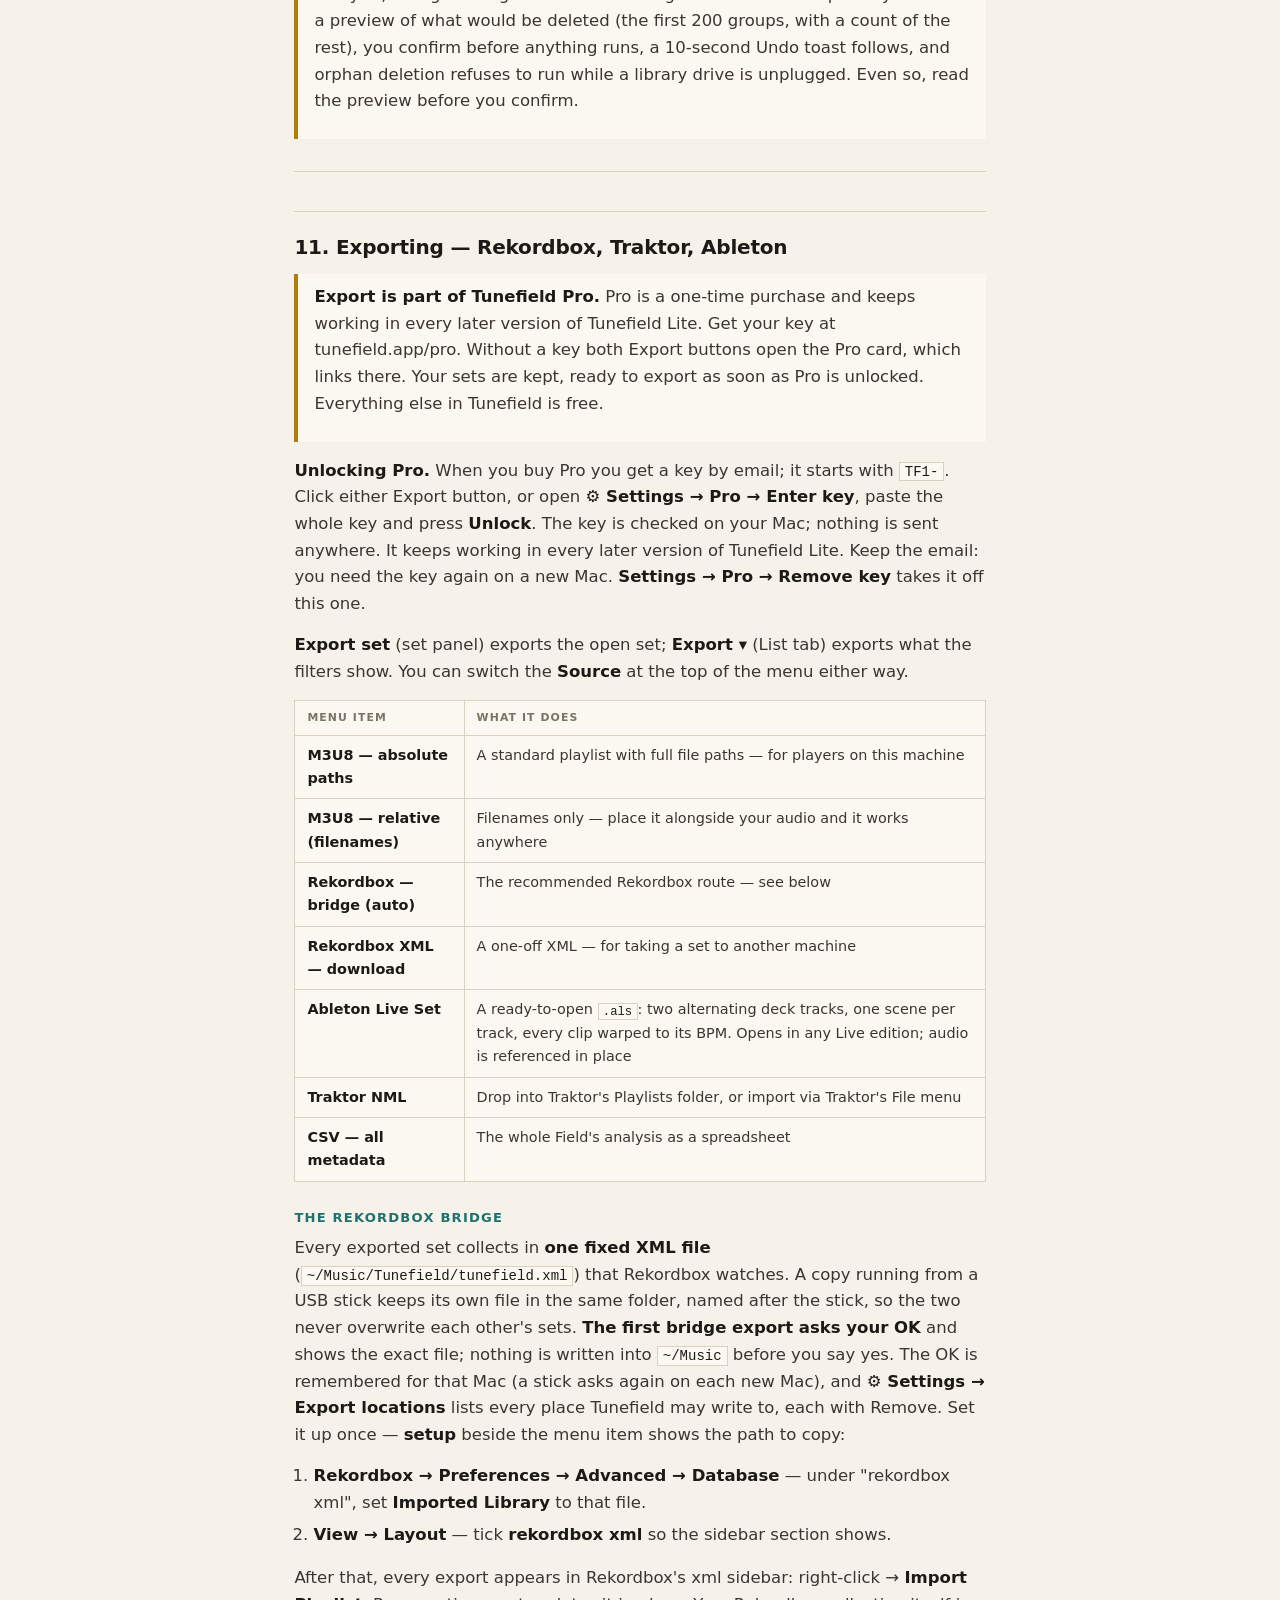
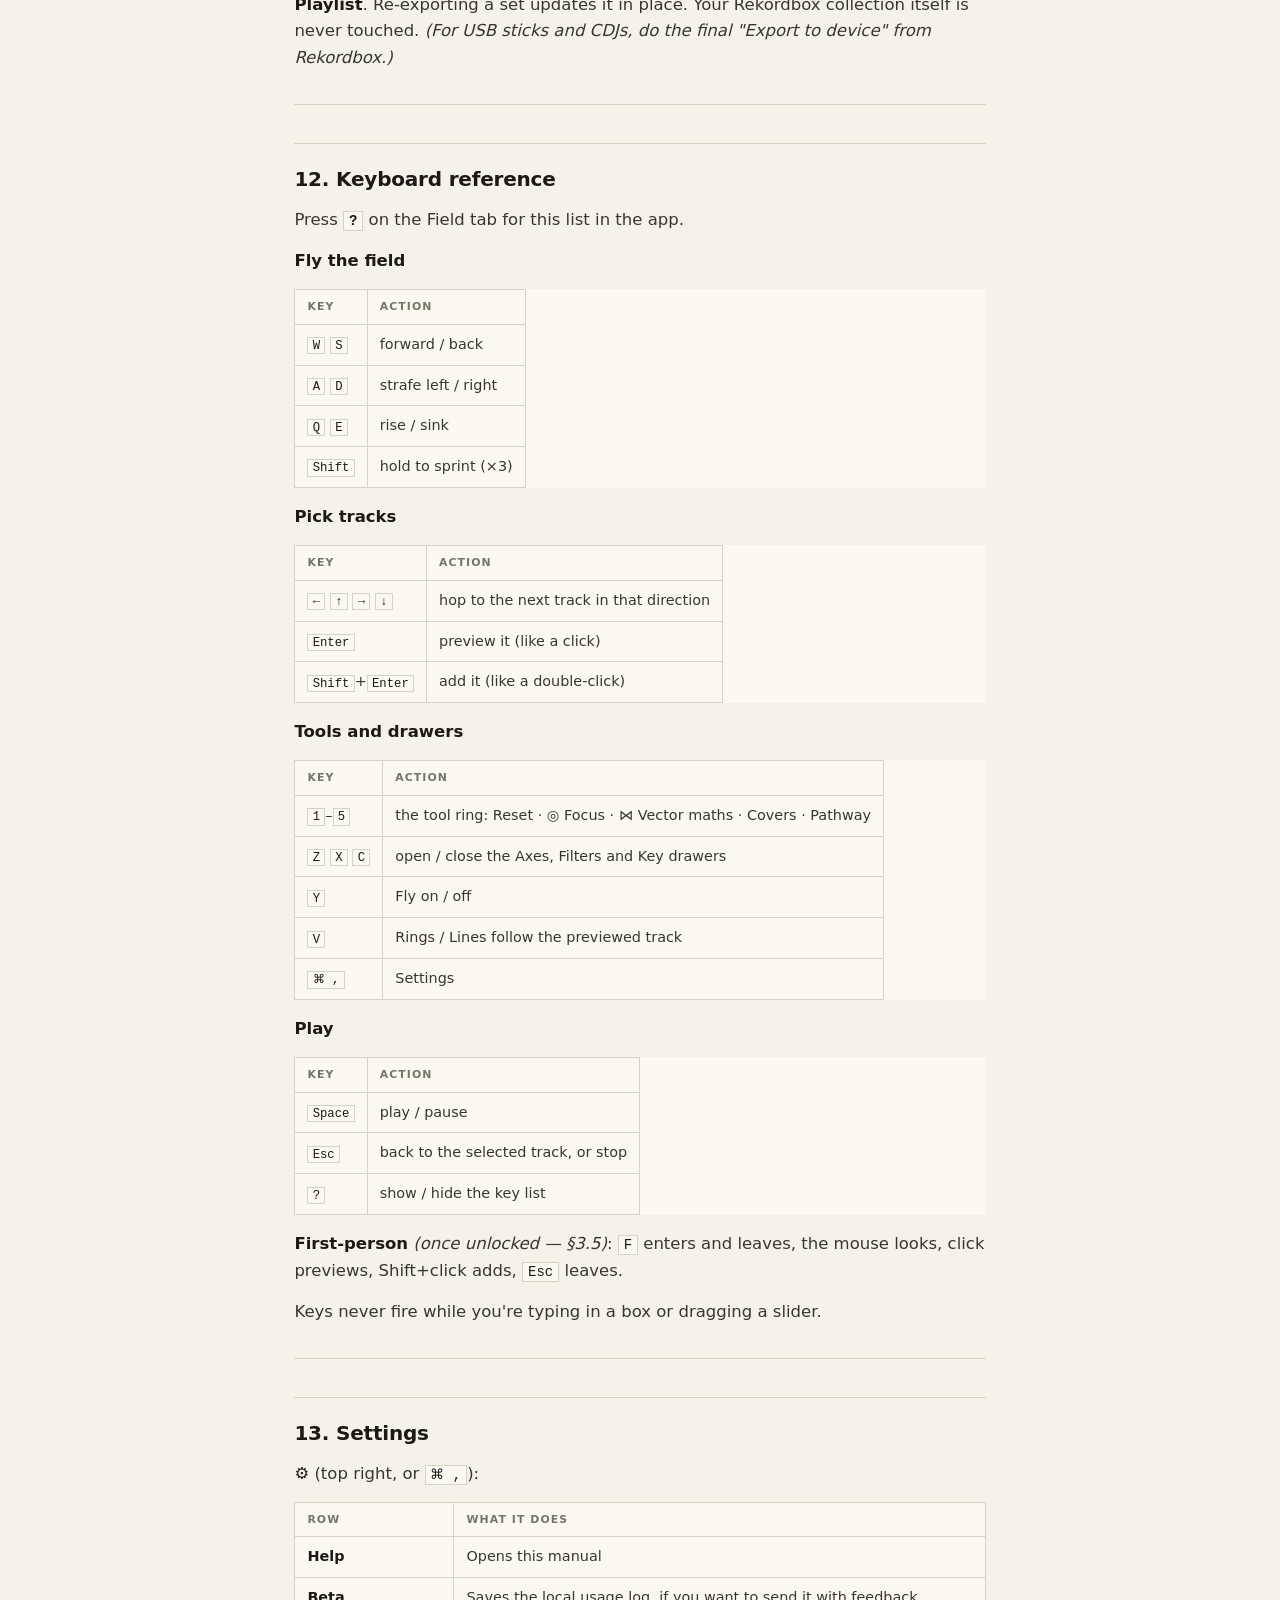
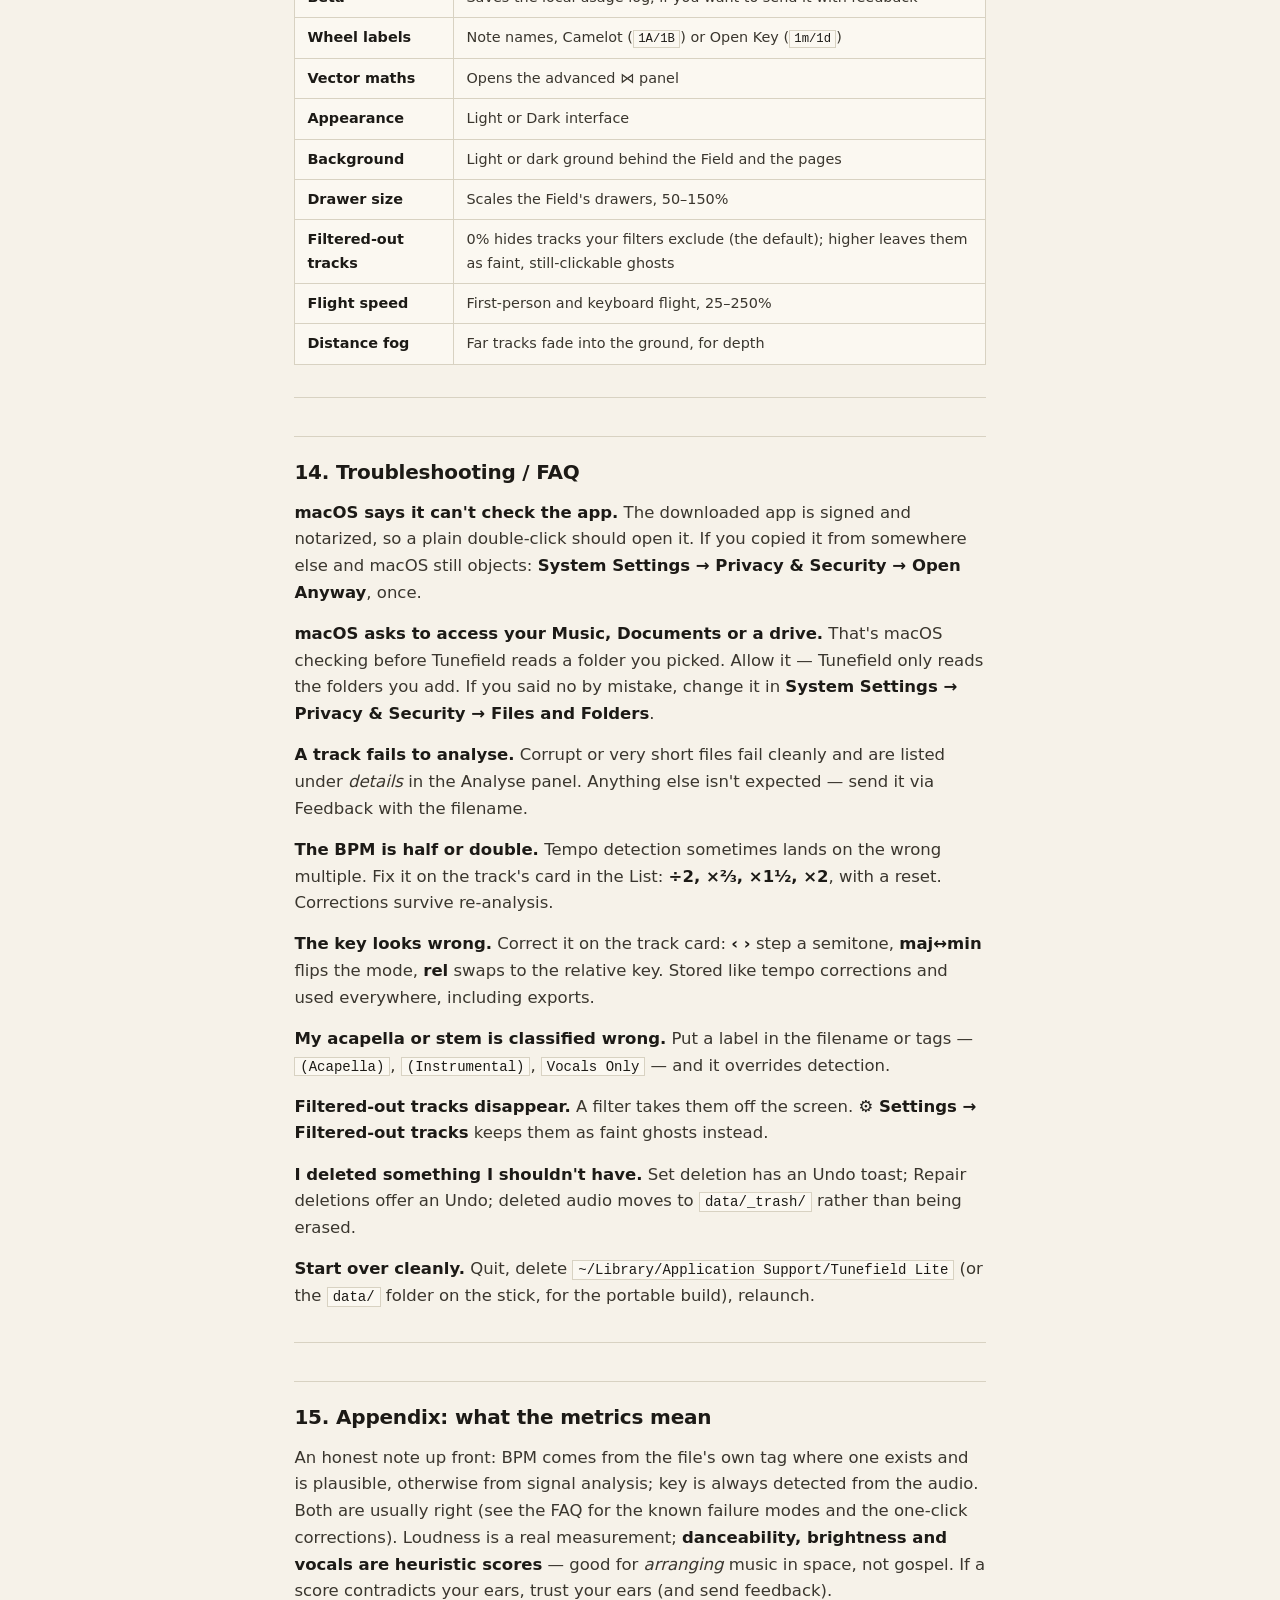
==== commit 24cd0bea: "Ask before writing outside Tunefield's folder (1.1.0 E0) Mark, 15 Nov: every export that writes into" ====
--- a/static/manual.html
+++ b/static/manual.html
@@ -415,7 +415,7 @@
 </tbody>
 </table>
 <h3 id="the-rekordbox-bridge">The Rekordbox bridge</h3>
-<p>Every exported set collects in <strong>one fixed XML file</strong> (<code>~/Music/Tunefield/tunefield.xml</code>) that Rekordbox watches. A copy running from a USB stick keeps its own file in the same folder, named after the stick, so the two never overwrite each other's sets. Set it up once — <strong>setup</strong> beside the menu item shows the path to copy:</p>
+<p>Every exported set collects in <strong>one fixed XML file</strong> (<code>~/Music/Tunefield/tunefield.xml</code>) that Rekordbox watches. A copy running from a USB stick keeps its own file in the same folder, named after the stick, so the two never overwrite each other's sets. <strong>The first bridge export asks your OK</strong> and shows the exact file; nothing is written into <code>~/Music</code> before you say yes. The OK is remembered for that Mac (a stick asks again on each new Mac), and <strong>⚙ Settings → Export locations</strong> lists every place Tunefield may write to, each with Remove. Set it up once — <strong>setup</strong> beside the menu item shows the path to copy:</p>
 <ol>
 <li><strong>Rekordbox → Preferences → Advanced → Database</strong> — under "rekordbox xml", set <strong>Imported Library</strong> to that file.</li>
 <li><strong>View → Layout</strong> — tick <strong>rekordbox xml</strong> so the sidebar section shows.</li>
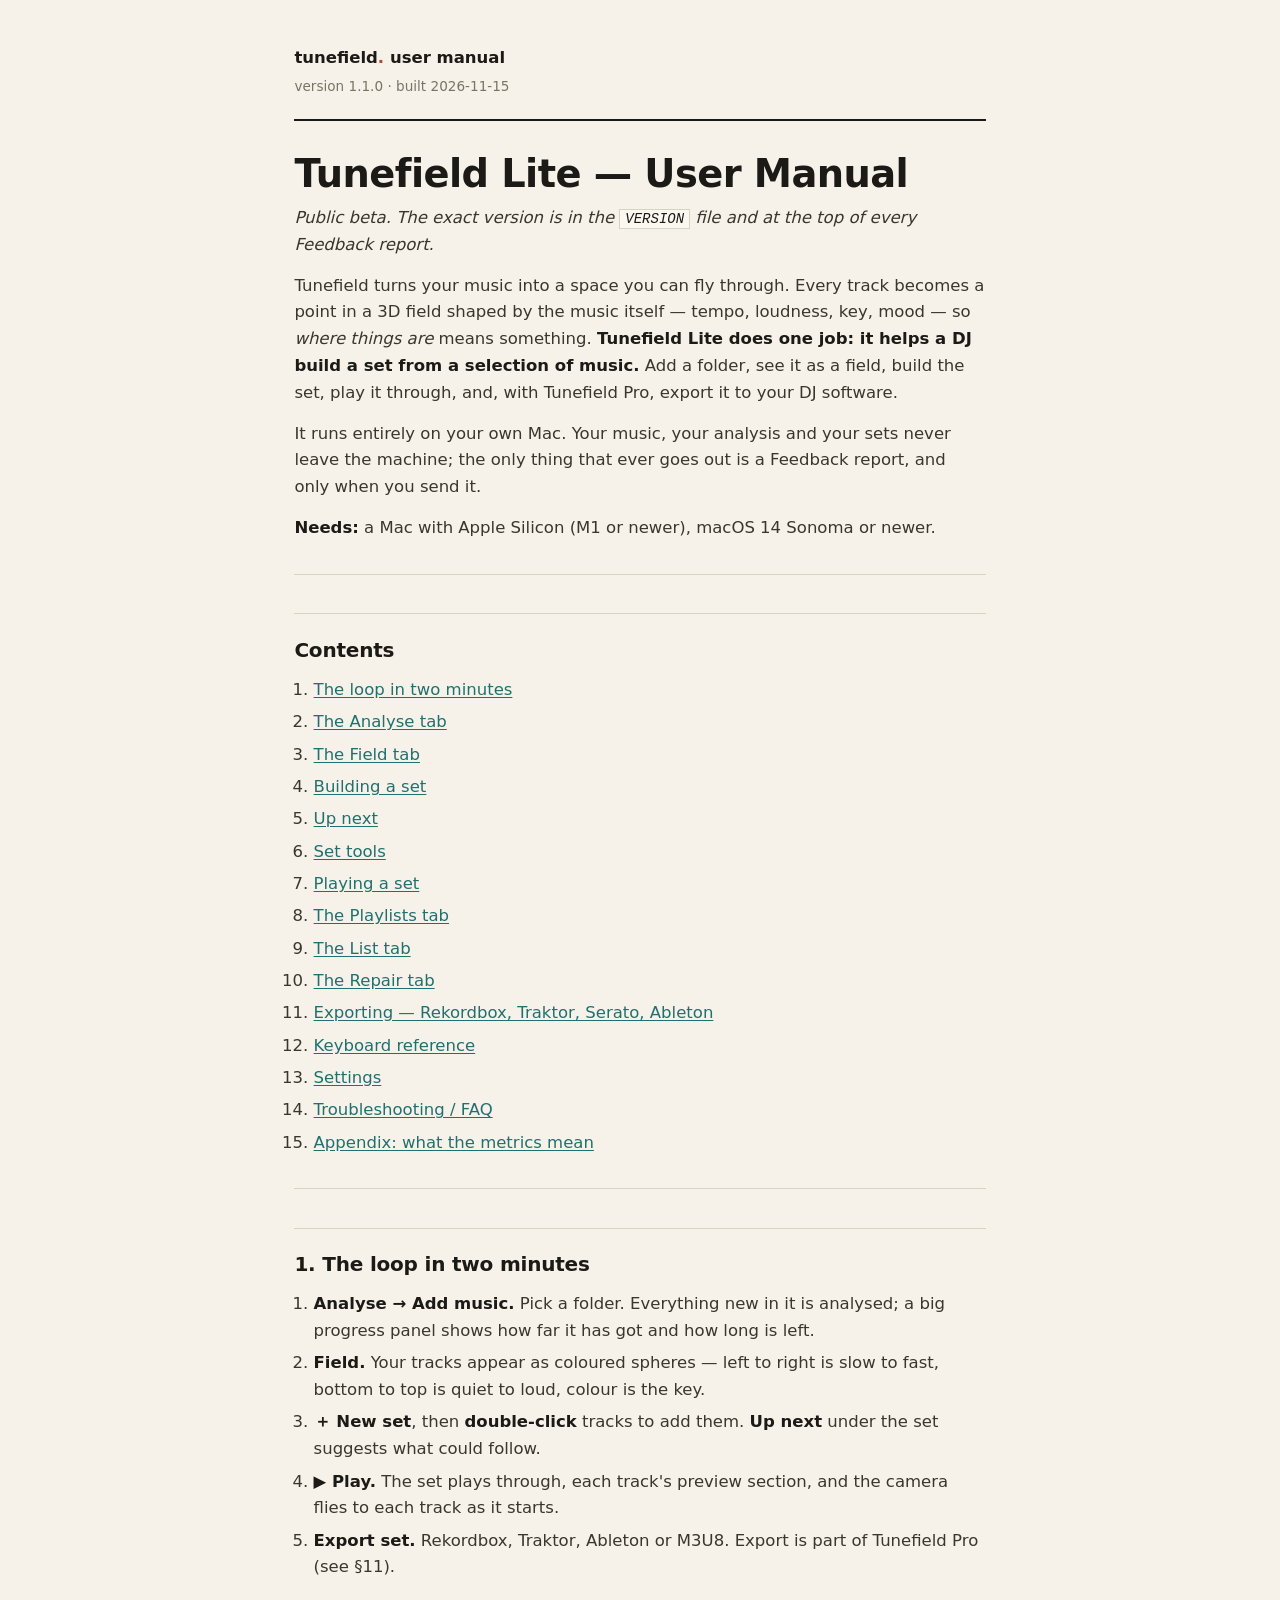
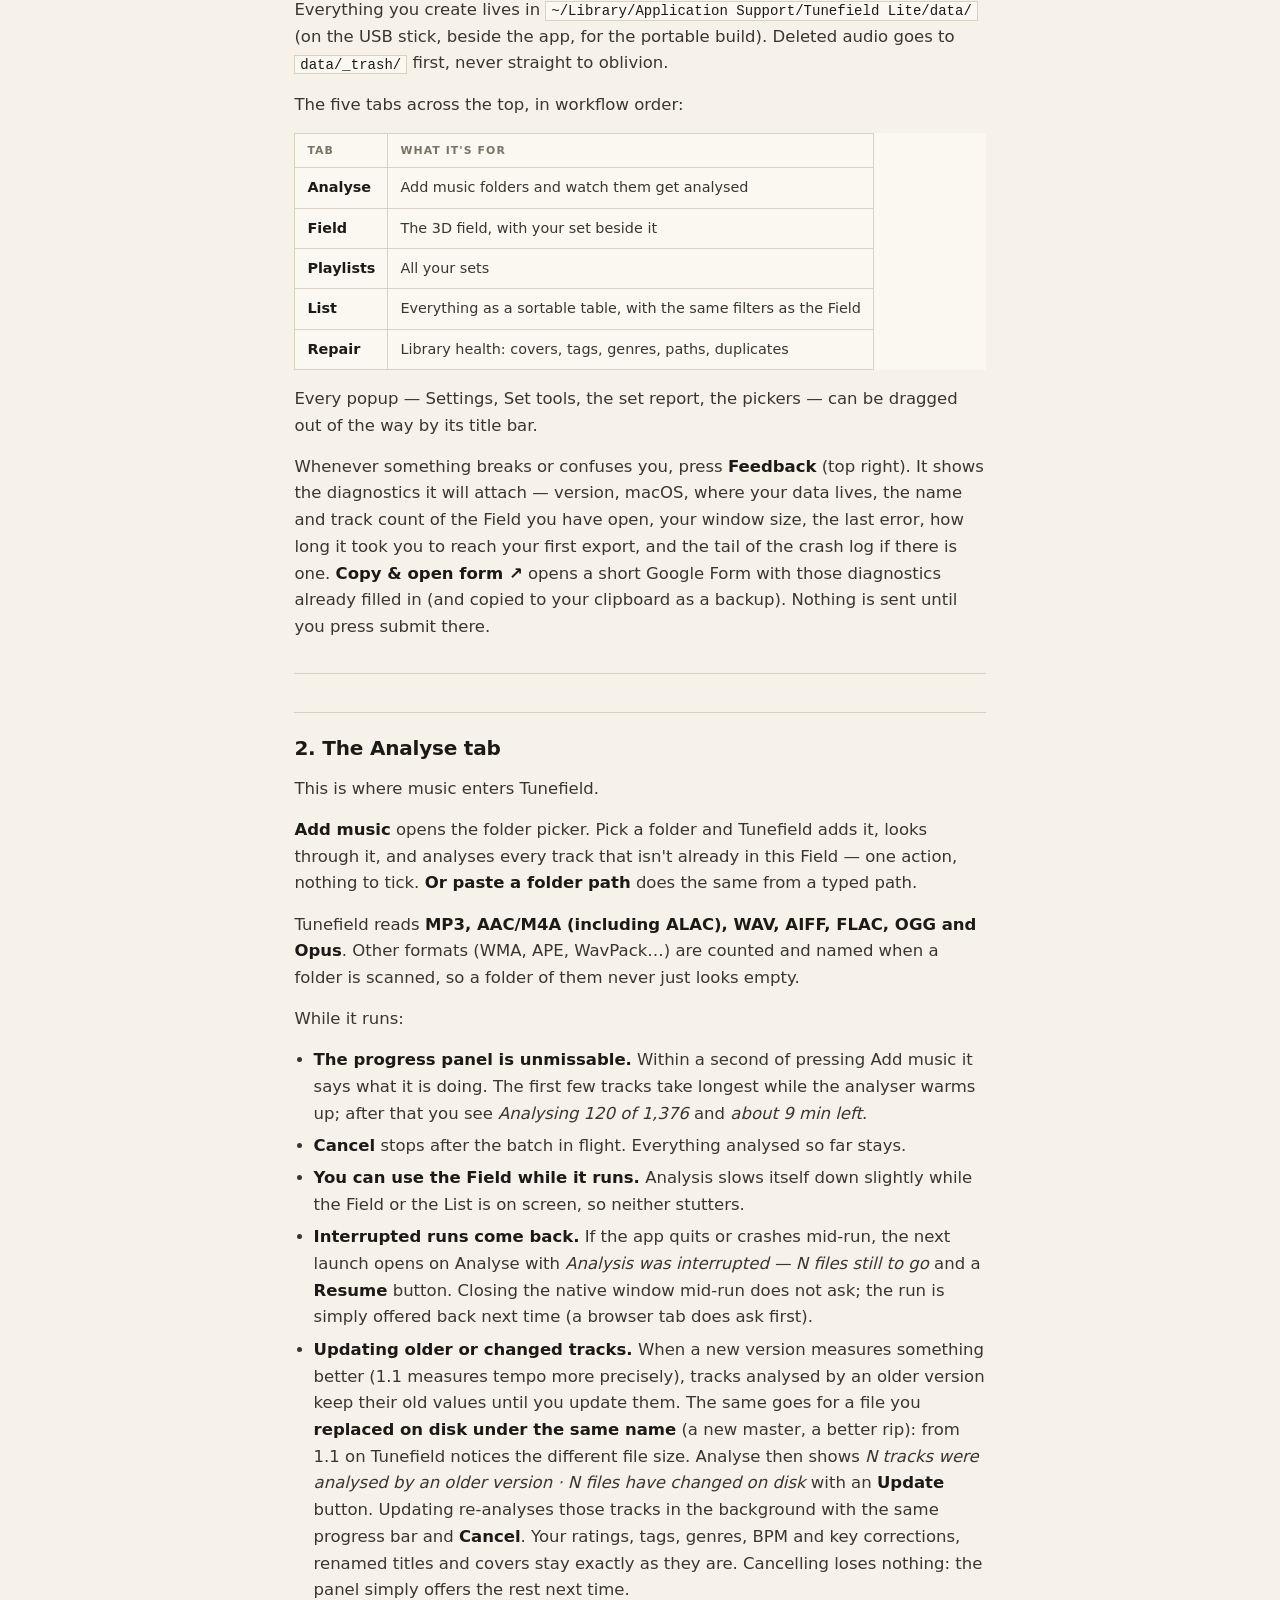
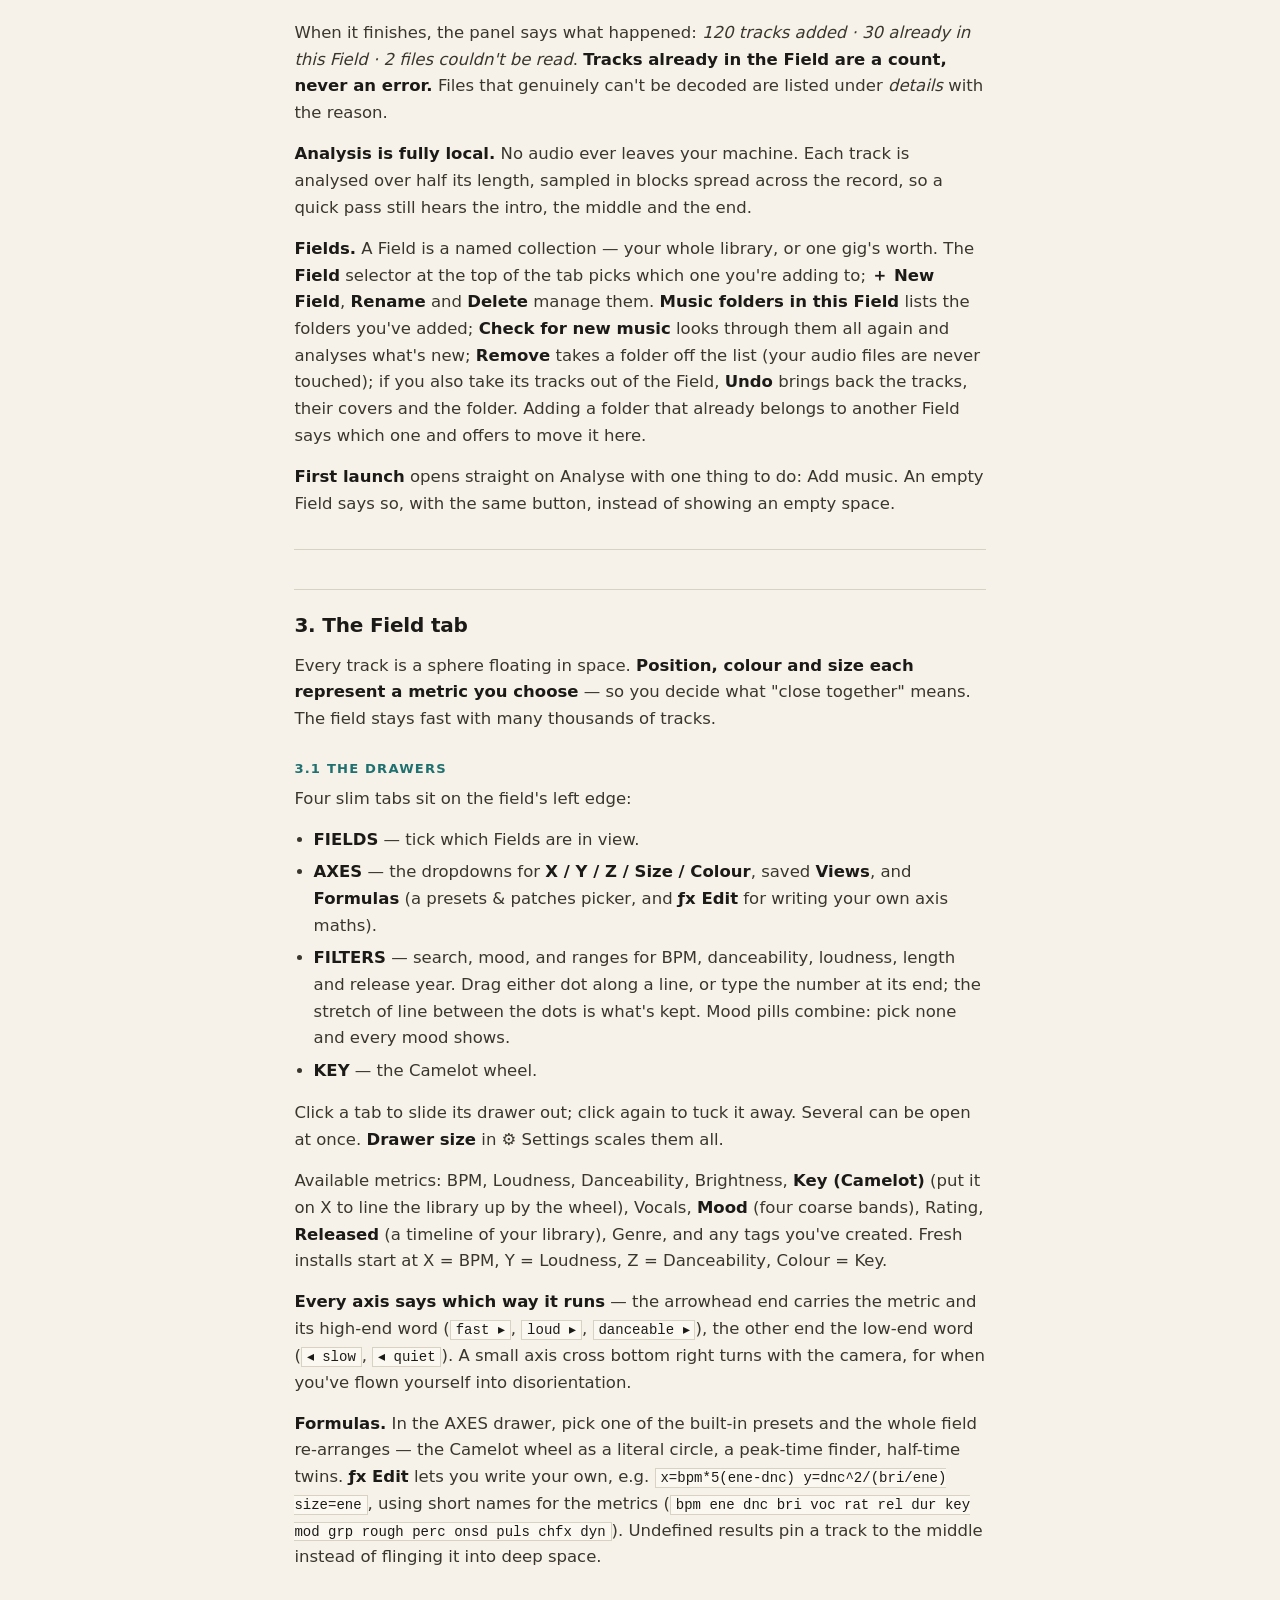
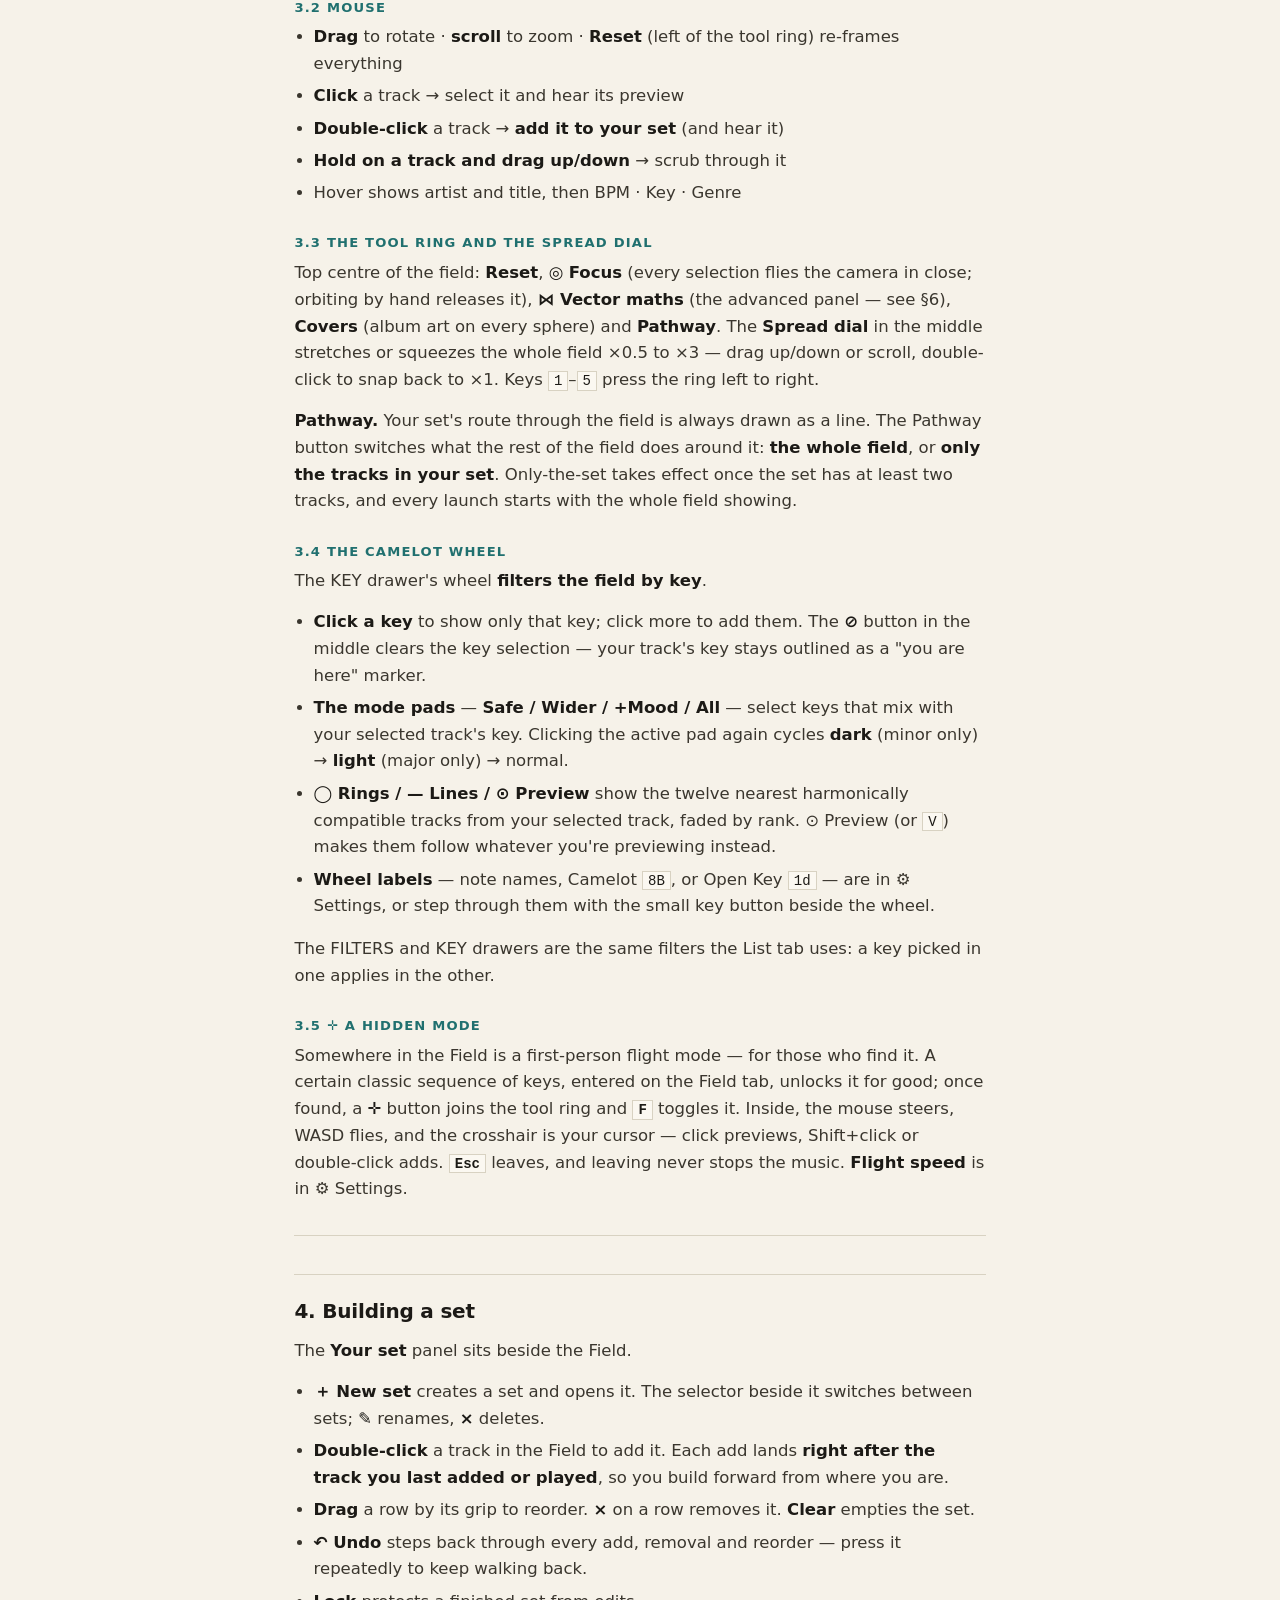
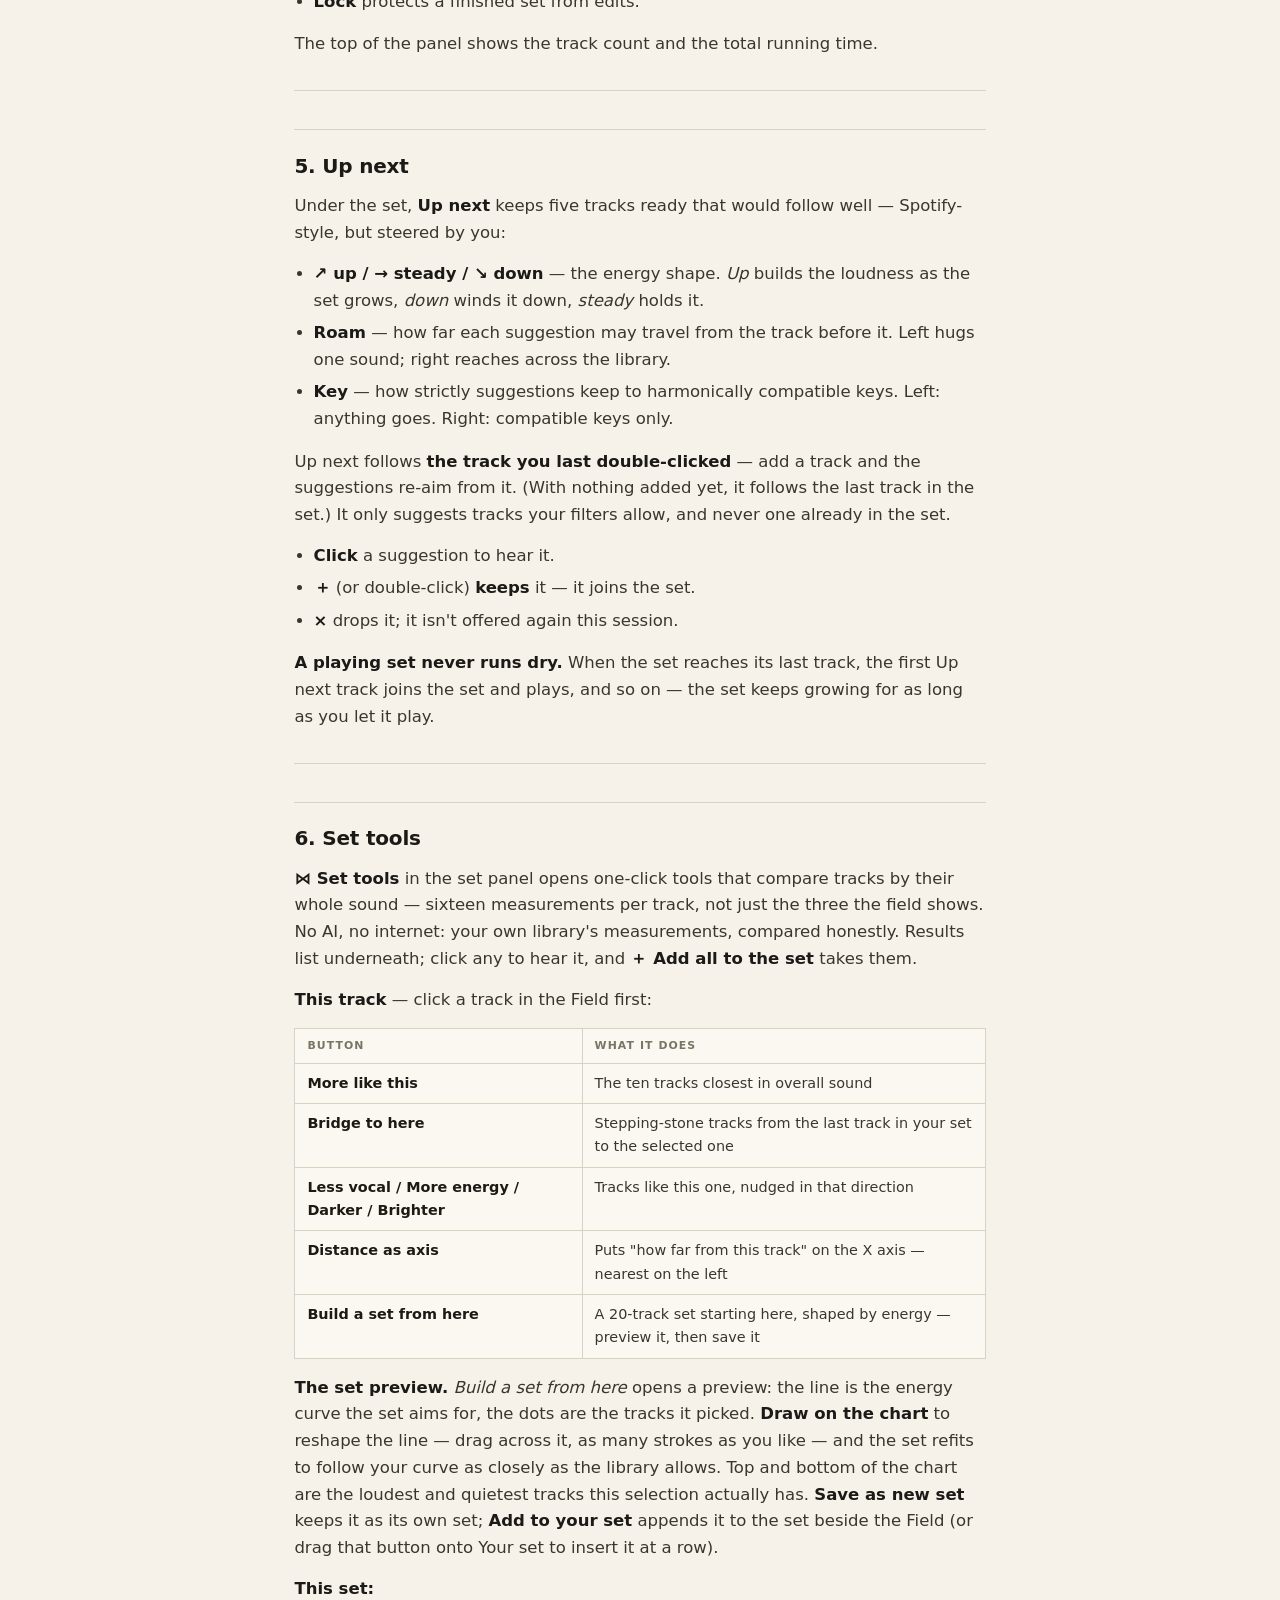
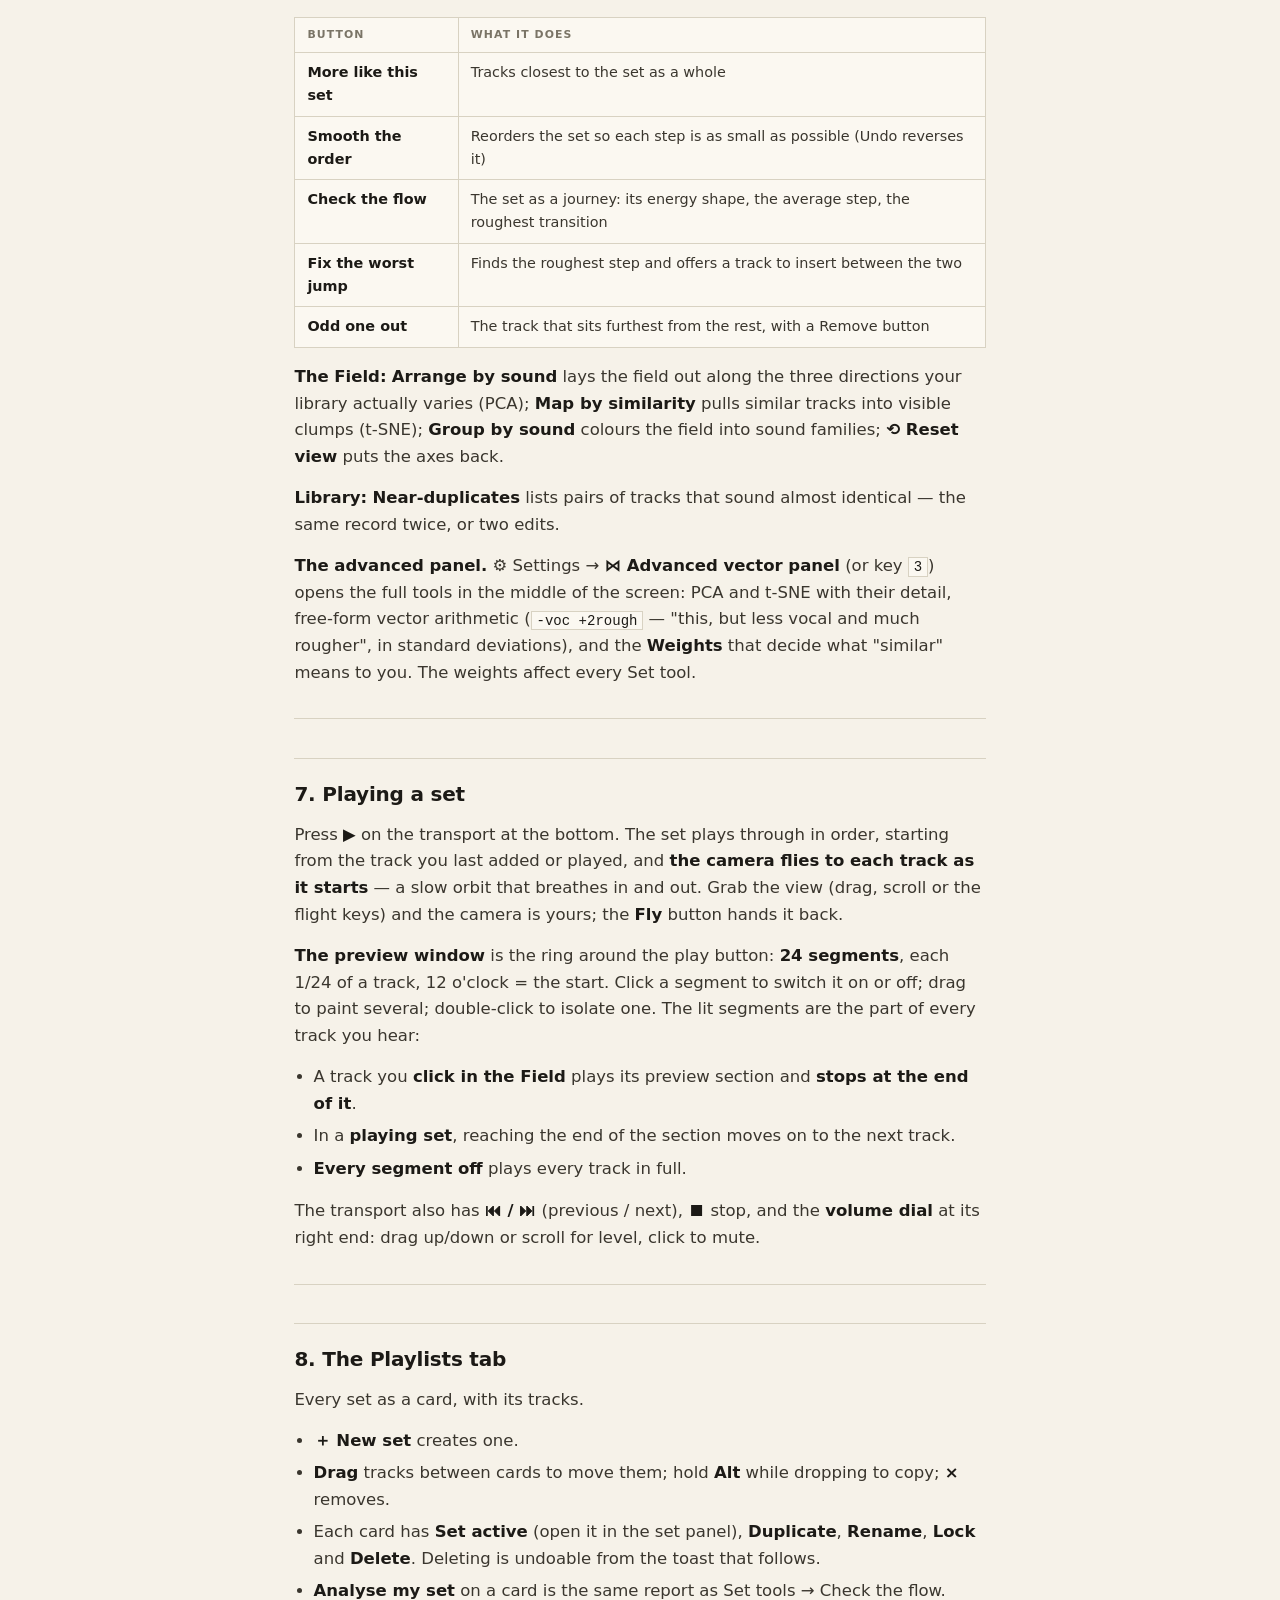
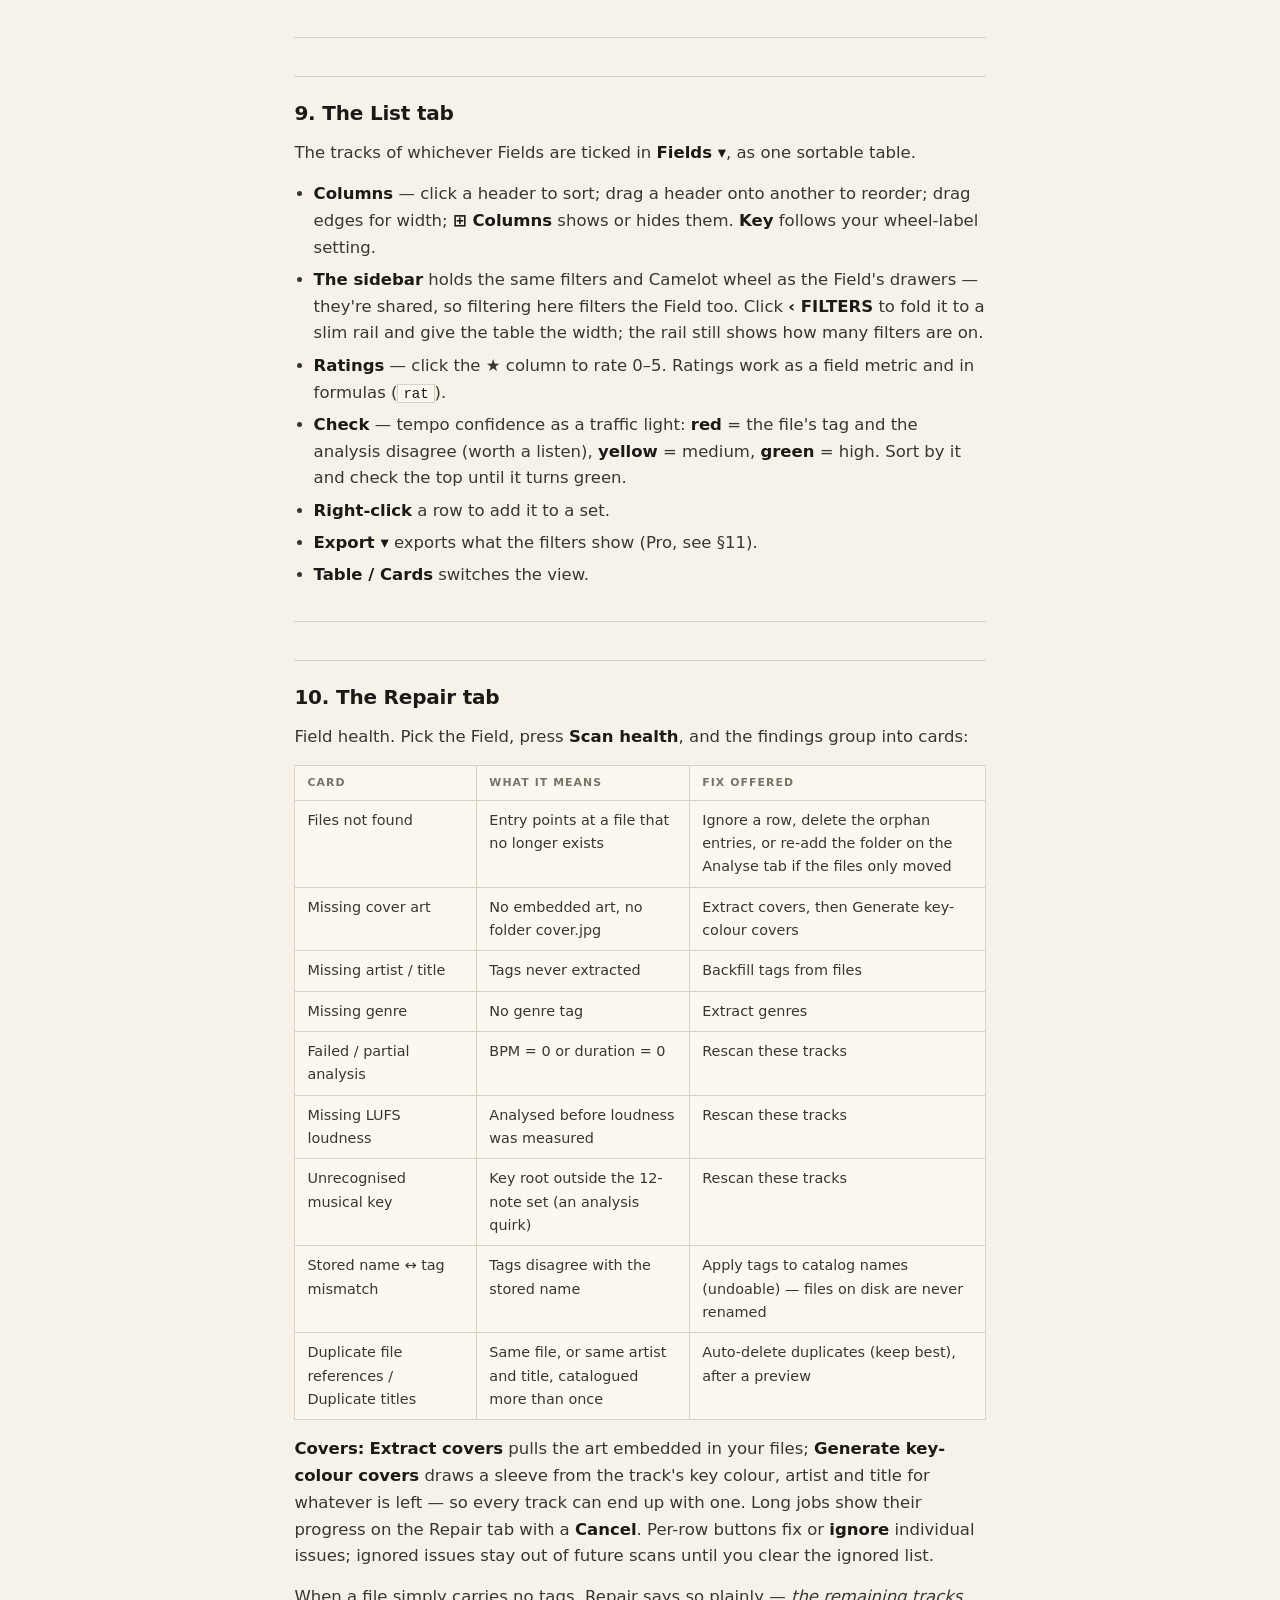
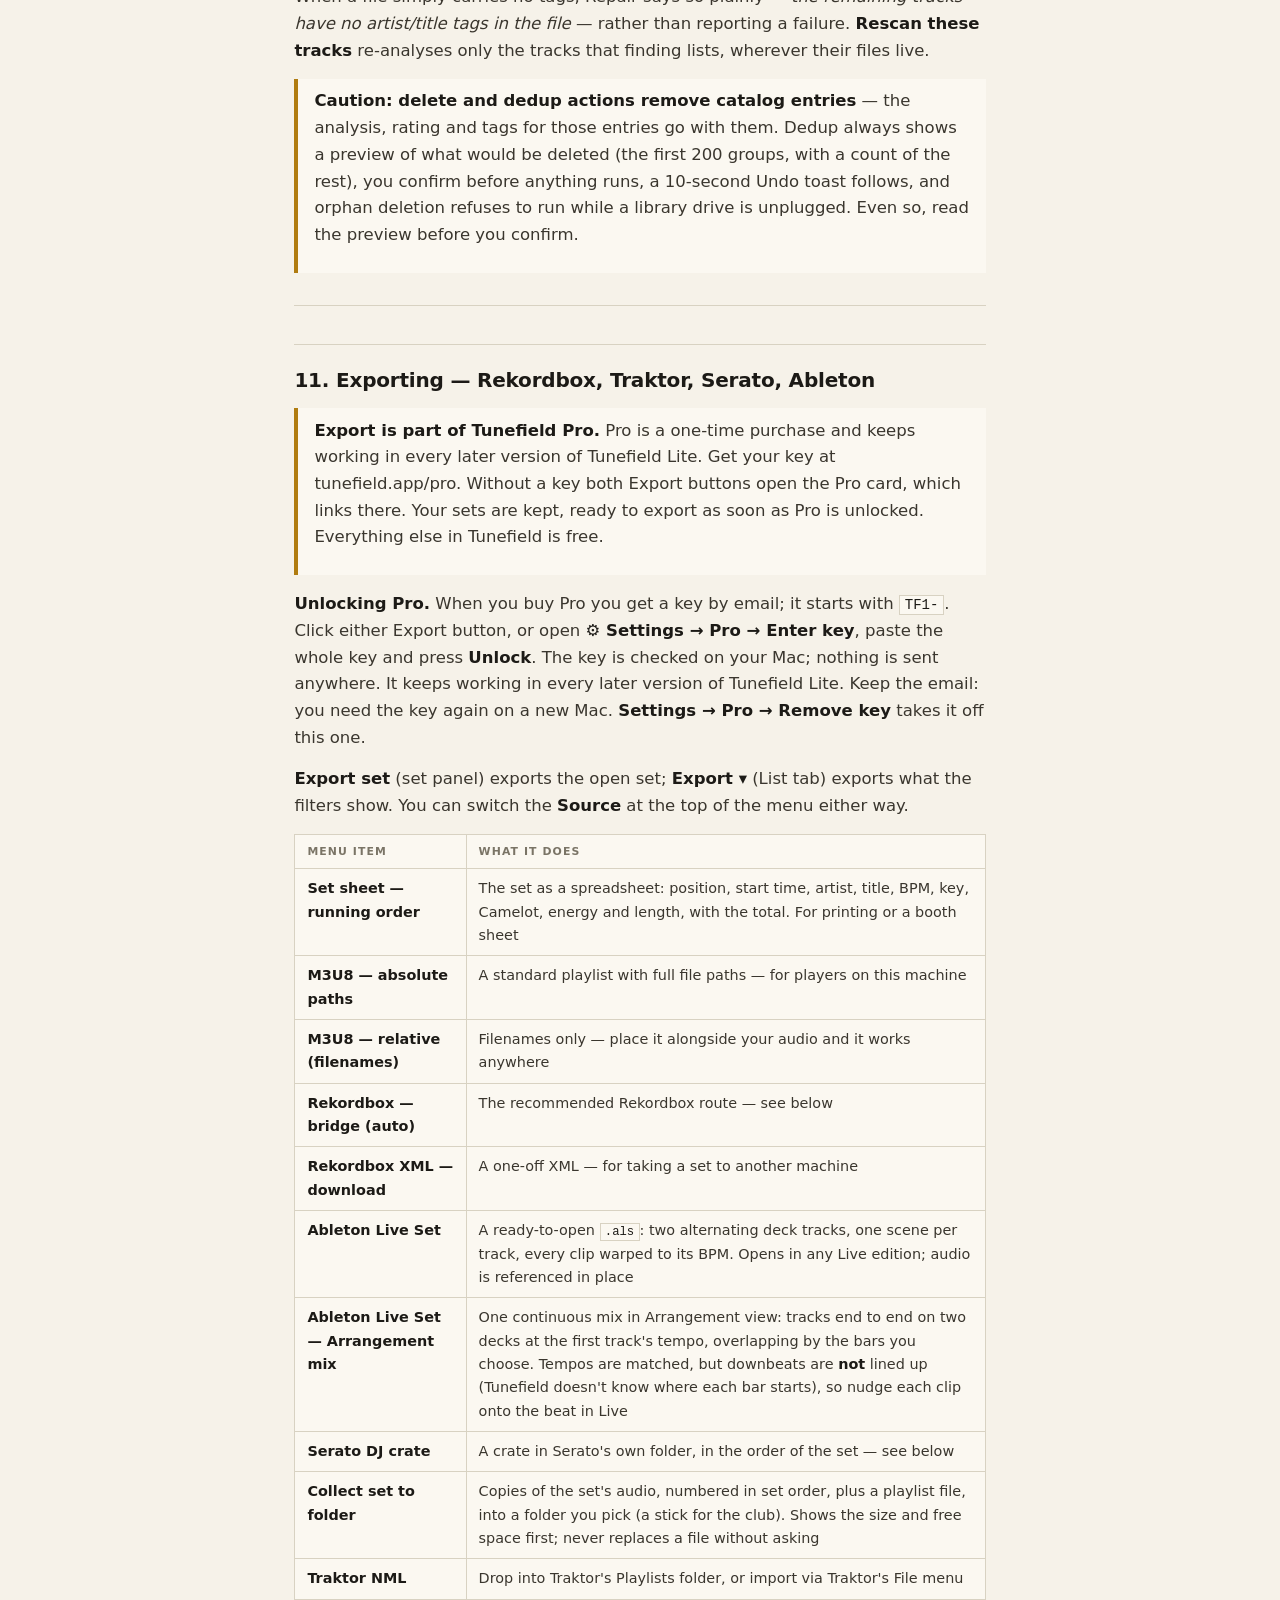
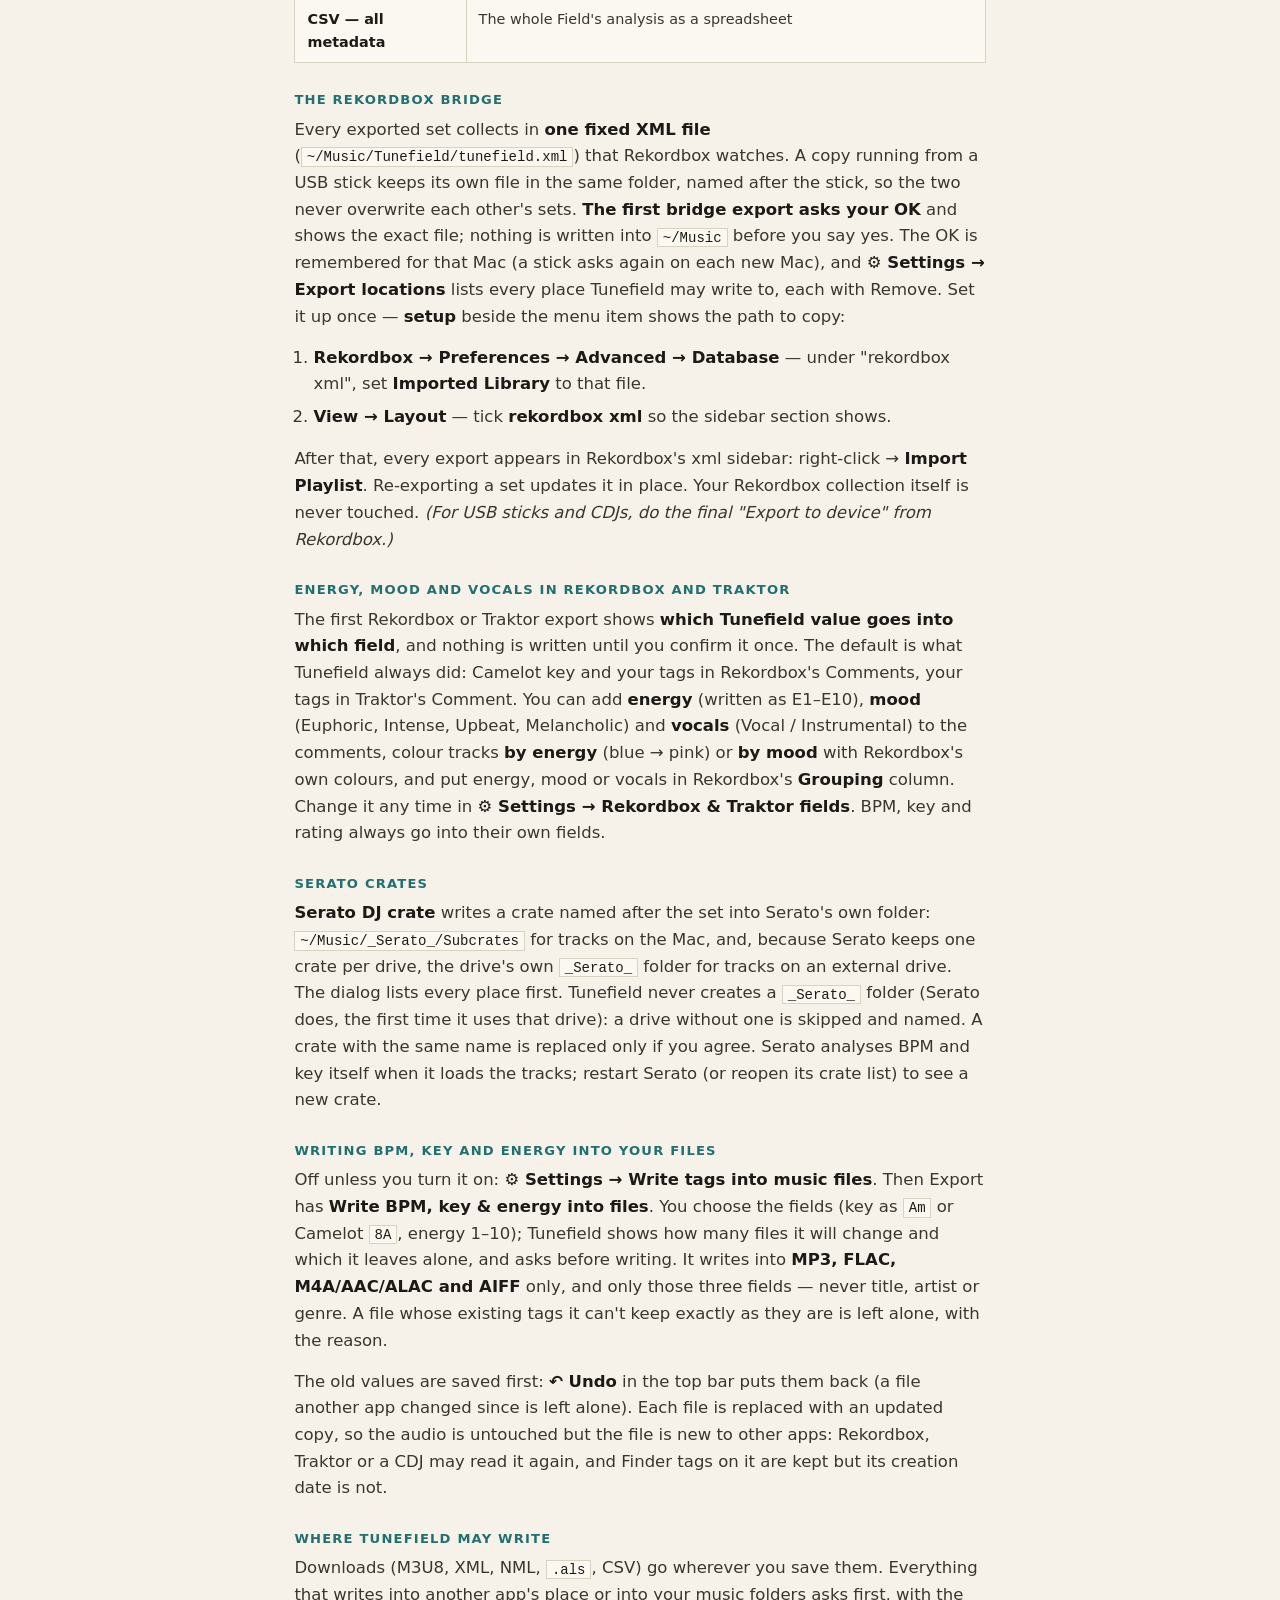
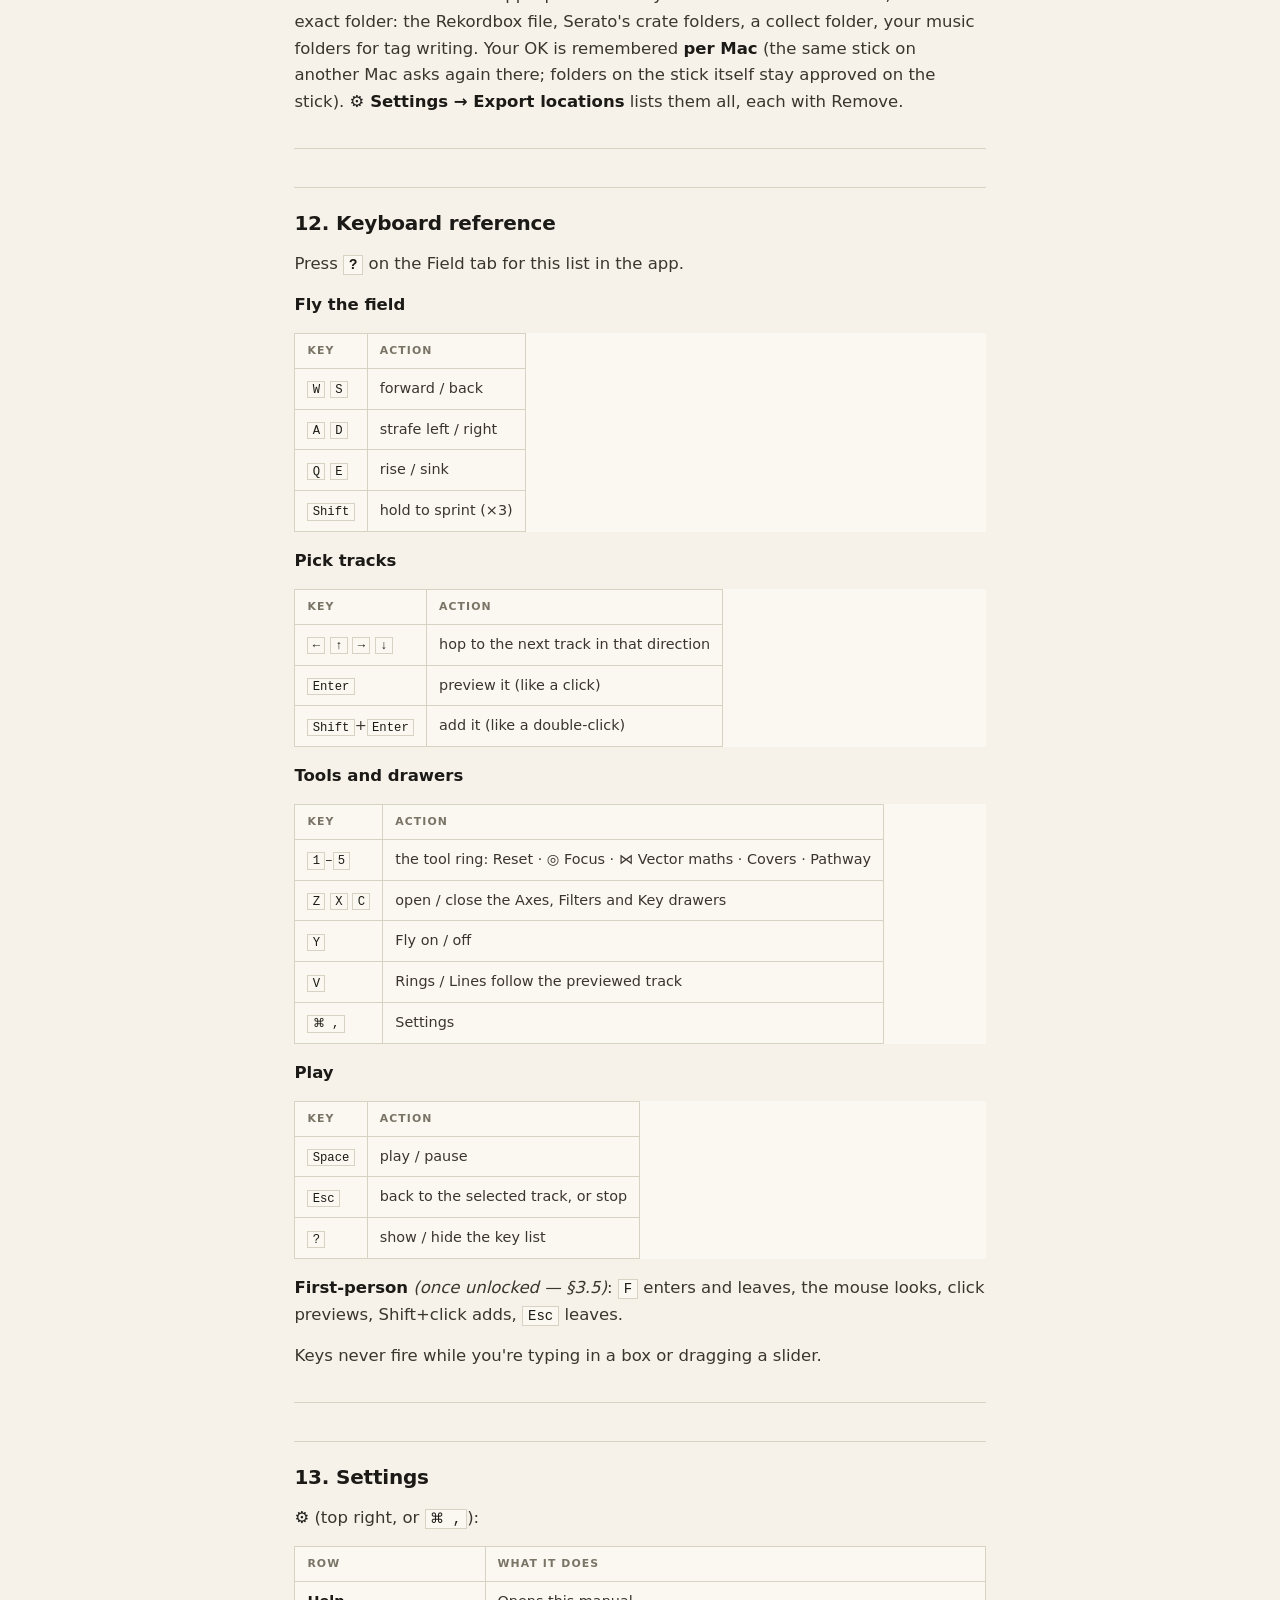
==== commit 33056d17: "Version 1.1.0: changelog, manual and README (1.1.0 paperwork) - VERSION 1.1.0; the built manual says" ====
--- a/static/manual.html
+++ b/static/manual.html
@@ -56,7 +56,7 @@
 <div class="wrap">
   <div class="masthead">
     <div class="brand">tunefield<b>.</b> user manual</div>
-    <div class="ver">version 1.0.0 · built 2026-11-15</div>
+    <div class="ver">version 1.1.0 · built 2026-11-15</div>
   </div>
   <h1 id="tunefield-lite--user-manual">Tunefield Lite — User Manual</h1>
 <p><em>Public beta. The exact version is in the <code>VERSION</code> file and at the top of every Feedback report.</em></p>
@@ -76,7 +76,7 @@
 <li><a href="#8-the-playlists-tab">The Playlists tab</a></li>
 <li><a href="#9-the-list-tab">The List tab</a></li>
 <li><a href="#10-the-repair-tab">The Repair tab</a></li>
-<li><a href="#11-exporting--rekordbox-traktor-ableton">Exporting — Rekordbox, Traktor, Ableton</a></li>
+<li><a href="#11-exporting--rekordbox-traktor-serato-ableton">Exporting — Rekordbox, Traktor, Serato, Ableton</a></li>
 <li><a href="#12-keyboard-reference">Keyboard reference</a></li>
 <li><a href="#13-settings">Settings</a></li>
 <li><a href="#14-troubleshooting--faq">Troubleshooting / FAQ</a></li>
@@ -136,11 +136,11 @@
 <li><strong>Cancel</strong> stops after the batch in flight. Everything analysed so far stays.</li>
 <li><strong>You can use the Field while it runs.</strong> Analysis slows itself down slightly while the Field or the List is on screen, so neither stutters.</li>
 <li><strong>Interrupted runs come back.</strong> If the app quits or crashes mid-run, the next launch opens on Analyse with <em>Analysis was interrupted — N files still to go</em> and a <strong>Resume</strong> button. Closing the native window mid-run does not ask; the run is simply offered back next time (a browser tab does ask first).</li>
-<li><strong>Updating older tracks.</strong> When a new version measures something better (1.1 measures tempo more precisely), tracks analysed by an older version keep their old values until you update them. Analyse then shows <em>N tracks were analysed by an older version</em> with an <strong>Update</strong> button. Updating re-analyses those tracks in the background with the same progress bar and <strong>Cancel</strong>. Your ratings, tags, genres, BPM and key corrections, renamed titles and covers stay exactly as they are. Cancelling loses nothing: the panel simply offers the rest next time.</li>
+<li><strong>Updating older or changed tracks.</strong> When a new version measures something better (1.1 measures tempo more precisely), tracks analysed by an older version keep their old values until you update them. The same goes for a file you <strong>replaced on disk under the same name</strong> (a new master, a better rip): from 1.1 on Tunefield notices the different file size. Analyse then shows <em>N tracks were analysed by an older version · N files have changed on disk</em> with an <strong>Update</strong> button. Updating re-analyses those tracks in the background with the same progress bar and <strong>Cancel</strong>. Your ratings, tags, genres, BPM and key corrections, renamed titles and covers stay exactly as they are. Cancelling loses nothing: the panel simply offers the rest next time.</li>
 </ul>
 <p>When it finishes, the panel says what happened: <em>120 tracks added · 30 already in this Field · 2 files couldn't be read</em>. <strong>Tracks already in the Field are a count, never an error.</strong> Files that genuinely can't be decoded are listed under <em>details</em> with the reason.</p>
 <p><strong>Analysis is fully local.</strong> No audio ever leaves your machine. Each track is analysed over half its length, sampled in blocks spread across the record, so a quick pass still hears the intro, the middle and the end.</p>
-<p><strong>Fields.</strong> A Field is a named collection — your whole library, or one gig's worth. The <strong>Field</strong> selector at the top of the tab picks which one you're adding to; <strong>＋ New Field</strong>, <strong>Rename</strong> and <strong>Delete</strong> manage them. <strong>Music folders in this Field</strong> lists the folders you've added; <strong>Check for new music</strong> looks through them all again and analyses what's new; <strong>Remove</strong> takes a folder off the list (your audio files are never touched).</p>
+<p><strong>Fields.</strong> A Field is a named collection — your whole library, or one gig's worth. The <strong>Field</strong> selector at the top of the tab picks which one you're adding to; <strong>＋ New Field</strong>, <strong>Rename</strong> and <strong>Delete</strong> manage them. <strong>Music folders in this Field</strong> lists the folders you've added; <strong>Check for new music</strong> looks through them all again and analyses what's new; <strong>Remove</strong> takes a folder off the list (your audio files are never touched); if you also take its tracks out of the Field, <strong>Undo</strong> brings back the tracks, their covers and the folder. Adding a folder that already belongs to another Field says which one and offers to move it here.</p>
 <p><strong>First launch</strong> opens straight on Analyse with one thing to do: Add music. An empty Field says so, with the same button, instead of showing an empty space.</p>
 <hr />
 <h2 id="3-the-field-tab">3. The Field tab</h2>
@@ -370,7 +370,7 @@
 <p><strong>Caution: delete and dedup actions remove catalog entries</strong> — the analysis, rating and tags for those entries go with them. Dedup always shows a preview of what would be deleted (the first 200 groups, with a count of the rest), you confirm before anything runs, a 10-second Undo toast follows, and orphan deletion refuses to run while a library drive is unplugged. Even so, read the preview before you confirm.</p>
 </blockquote>
 <hr />
-<h2 id="11-exporting--rekordbox-traktor-ableton">11. Exporting — Rekordbox, Traktor, Ableton</h2>
+<h2 id="11-exporting--rekordbox-traktor-serato-ableton">11. Exporting — Rekordbox, Traktor, Serato, Ableton</h2>
 <blockquote>
 <p><strong>Export is part of Tunefield Pro.</strong> Pro is a one-time purchase and keeps working in every later version of Tunefield Lite. Get your key at tunefield.app/pro. Without a key both Export buttons open the Pro card, which links there. Your sets are kept, ready to export as soon as Pro is unlocked. Everything else in Tunefield is free.</p>
 </blockquote>
@@ -385,6 +385,10 @@
 </thead>
 <tbody>
 <tr>
+<td><strong>Set sheet — running order</strong></td>
+<td>The set as a spreadsheet: position, start time, artist, title, BPM, key, Camelot, energy and length, with the total. For printing or a booth sheet</td>
+</tr>
+<tr>
 <td><strong>M3U8 — absolute paths</strong></td>
 <td>A standard playlist with full file paths — for players on this machine</td>
 </tr>
@@ -403,6 +407,18 @@
 <tr>
 <td><strong>Ableton Live Set</strong></td>
 <td>A ready-to-open <code>.als</code>: two alternating deck tracks, one scene per track, every clip warped to its BPM. Opens in any Live edition; audio is referenced in place</td>
+</tr>
+<tr>
+<td><strong>Ableton Live Set — Arrangement mix</strong></td>
+<td>One continuous mix in Arrangement view: tracks end to end on two decks at the first track's tempo, overlapping by the bars you choose. Tempos are matched, but downbeats are <strong>not</strong> lined up (Tunefield doesn't know where each bar starts), so nudge each clip onto the beat in Live</td>
+</tr>
+<tr>
+<td><strong>Serato DJ crate</strong></td>
+<td>A crate in Serato's own folder, in the order of the set — see below</td>
+</tr>
+<tr>
+<td><strong>Collect set to folder</strong></td>
+<td>Copies of the set's audio, numbered in set order, plus a playlist file, into a folder you pick (a stick for the club). Shows the size and free space first; never replaces a file without asking</td>
 </tr>
 <tr>
 <td><strong>Traktor NML</strong></td>
@@ -421,6 +437,15 @@
 <li><strong>View → Layout</strong> — tick <strong>rekordbox xml</strong> so the sidebar section shows.</li>
 </ol>
 <p>After that, every export appears in Rekordbox's xml sidebar: right-click → <strong>Import Playlist</strong>. Re-exporting a set updates it in place. Your Rekordbox collection itself is never touched. <em>(For USB sticks and CDJs, do the final "Export to device" from Rekordbox.)</em></p>
+<h3 id="energy-mood-and-vocals-in-rekordbox-and-traktor">Energy, mood and vocals in Rekordbox and Traktor</h3>
+<p>The first Rekordbox or Traktor export shows <strong>which Tunefield value goes into which field</strong>, and nothing is written until you confirm it once. The default is what Tunefield always did: Camelot key and your tags in Rekordbox's Comments, your tags in Traktor's Comment. You can add <strong>energy</strong> (written as E1–E10), <strong>mood</strong> (Euphoric, Intense, Upbeat, Melancholic) and <strong>vocals</strong> (Vocal / Instrumental) to the comments, colour tracks <strong>by energy</strong> (blue → pink) or <strong>by mood</strong> with Rekordbox's own colours, and put energy, mood or vocals in Rekordbox's <strong>Grouping</strong> column. Change it any time in <strong>⚙ Settings → Rekordbox &amp; Traktor fields</strong>. BPM, key and rating always go into their own fields.</p>
+<h3 id="serato-crates">Serato crates</h3>
+<p><strong>Serato DJ crate</strong> writes a crate named after the set into Serato's own folder: <code>~/Music/_Serato_/Subcrates</code> for tracks on the Mac, and, because Serato keeps one crate per drive, the drive's own <code>_Serato_</code> folder for tracks on an external drive. The dialog lists every place first. Tunefield never creates a <code>_Serato_</code> folder (Serato does, the first time it uses that drive): a drive without one is skipped and named. A crate with the same name is replaced only if you agree. Serato analyses BPM and key itself when it loads the tracks; restart Serato (or reopen its crate list) to see a new crate.</p>
+<h3 id="writing-bpm-key-and-energy-into-your-files">Writing BPM, key and energy into your files</h3>
+<p>Off unless you turn it on: <strong>⚙ Settings → Write tags into music files</strong>. Then Export has <strong>Write BPM, key &amp; energy into files</strong>. You choose the fields (key as <code>Am</code> or Camelot <code>8A</code>, energy 1–10); Tunefield shows how many files it will change and which it leaves alone, and asks before writing. It writes into <strong>MP3, FLAC, M4A/AAC/ALAC and AIFF</strong> only, and only those three fields — never title, artist or genre. A file whose existing tags it can't keep exactly as they are is left alone, with the reason.</p>
+<p>The old values are saved first: <strong>↶ Undo</strong> in the top bar puts them back (a file another app changed since is left alone). Each file is replaced with an updated copy, so the audio is untouched but the file is new to other apps: Rekordbox, Traktor or a CDJ may read it again, and Finder tags on it are kept but its creation date is not.</p>
+<h3 id="where-tunefield-may-write">Where Tunefield may write</h3>
+<p>Downloads (M3U8, XML, NML, <code>.als</code>, CSV) go wherever you save them. Everything that writes into another app's place or into your music folders asks first, with the exact folder: the Rekordbox file, Serato's crate folders, a collect folder, your music folders for tag writing. Your OK is remembered <strong>per Mac</strong> (the same stick on another Mac asks again there; folders on the stick itself stay approved on the stick). <strong>⚙ Settings → Export locations</strong> lists them all, each with Remove.</p>
 <hr />
 <h2 id="12-keyboard-reference">12. Keyboard reference</h2>
 <p>Press <strong><code>?</code></strong> on the Field tab for this list in the app.</p>
@@ -546,6 +571,22 @@
 <td>Opens this manual</td>
 </tr>
 <tr>
+<td><strong>Pro</strong></td>
+<td>Enter or remove your Tunefield Pro key (export)</td>
+</tr>
+<tr>
+<td><strong>Write tags into music files</strong></td>
+<td>Off by default. On adds <em>Write BPM, key &amp; energy into files</em> to Export (§11)</td>
+</tr>
+<tr>
+<td><strong>Rekordbox &amp; Traktor fields</strong></td>
+<td>What goes into Comments, Colour and Grouping (§11)</td>
+</tr>
+<tr>
+<td><strong>Export locations</strong></td>
+<td>Every place outside its own folder Tunefield may write to, because you said yes; Remove to be asked again</td>
+</tr>
+<tr>
 <td><strong>Beta</strong></td>
 <td>Saves the local usage log, if you want to send it with feedback</td>
 </tr>
@@ -585,6 +626,7 @@
 </table>
 <hr />
 <h2 id="14-troubleshooting--faq">14. Troubleshooting / FAQ</h2>
+<p><strong>On the first launch macOS asks whether to open an app downloaded from the internet.</strong> Click <strong>Open</strong>. It asks once; Tunefield is signed and notarized by Apple.</p>
 <p><strong>macOS says it can't check the app.</strong> The downloaded app is signed and notarized, so a plain double-click should open it. If you copied it from somewhere else and macOS still objects: <strong>System Settings → Privacy &amp; Security → Open Anyway</strong>, once.</p>
 <p><strong>macOS asks to access your Music, Documents or a drive.</strong> That's macOS checking before Tunefield reads a folder you picked. Allow it — Tunefield only reads the folders you add. If you said no by mistake, change it in <strong>System Settings → Privacy &amp; Security → Files and Folders</strong>.</p>
 <p><strong>A track fails to analyse.</strong> Corrupt or very short files fail cleanly and are listed under <em>details</em> in the Analyse panel. Anything else isn't expected — send it via Feedback with the filename.</p>
@@ -593,6 +635,7 @@
 <p><strong>My acapella or stem is classified wrong.</strong> Put a label in the filename or tags — <code>(Acapella)</code>, <code>(Instrumental)</code>, <code>Vocals Only</code> — and it overrides detection.</p>
 <p><strong>Filtered-out tracks disappear.</strong> A filter takes them off the screen. <strong>⚙ Settings → Filtered-out tracks</strong> keeps them as faint ghosts instead.</p>
 <p><strong>I deleted something I shouldn't have.</strong> Set deletion has an Undo toast; Repair deletions offer an Undo; deleted audio moves to <code>data/_trash/</code> rather than being erased.</p>
+<p><strong>"Using this Mac's data, not the stick's."</strong> The stick (or the folder beside the app) couldn't be written to — a locked stick, or a copy macOS opened from a quarantined download — so Tunefield used this Mac's own data folder instead. Unlock the stick, or remove the quarantine flag once (<code>xattr -dr com.apple.quarantine</code> on the app), and relaunch.</p>
 <p><strong>Start over cleanly.</strong> Quit, delete <code>~/Library/Application Support/Tunefield Lite</code> (or the <code>data/</code> folder on the stick, for the portable build), relaunch.</p>
 <hr />
 <h2 id="15-appendix-what-the-metrics-mean">15. Appendix: what the metrics mean</h2>
@@ -609,7 +652,7 @@
 <p><strong>Released</strong> — when the track came out, from the file's year or date tag, falling back to the file's date. Put it on an axis for a timeline of your library.</p>
 <hr />
 <p><em>Something in here wrong, unclear, or missing? That's exactly what <strong>Feedback</strong> is for.</em></p>
-  <div class="foot">Generated from MANUAL.md · Tunefield 1.0.0</div>
+  <div class="foot">Generated from MANUAL.md · Tunefield 1.1.0</div>
 </div>
 </body>
 </html>
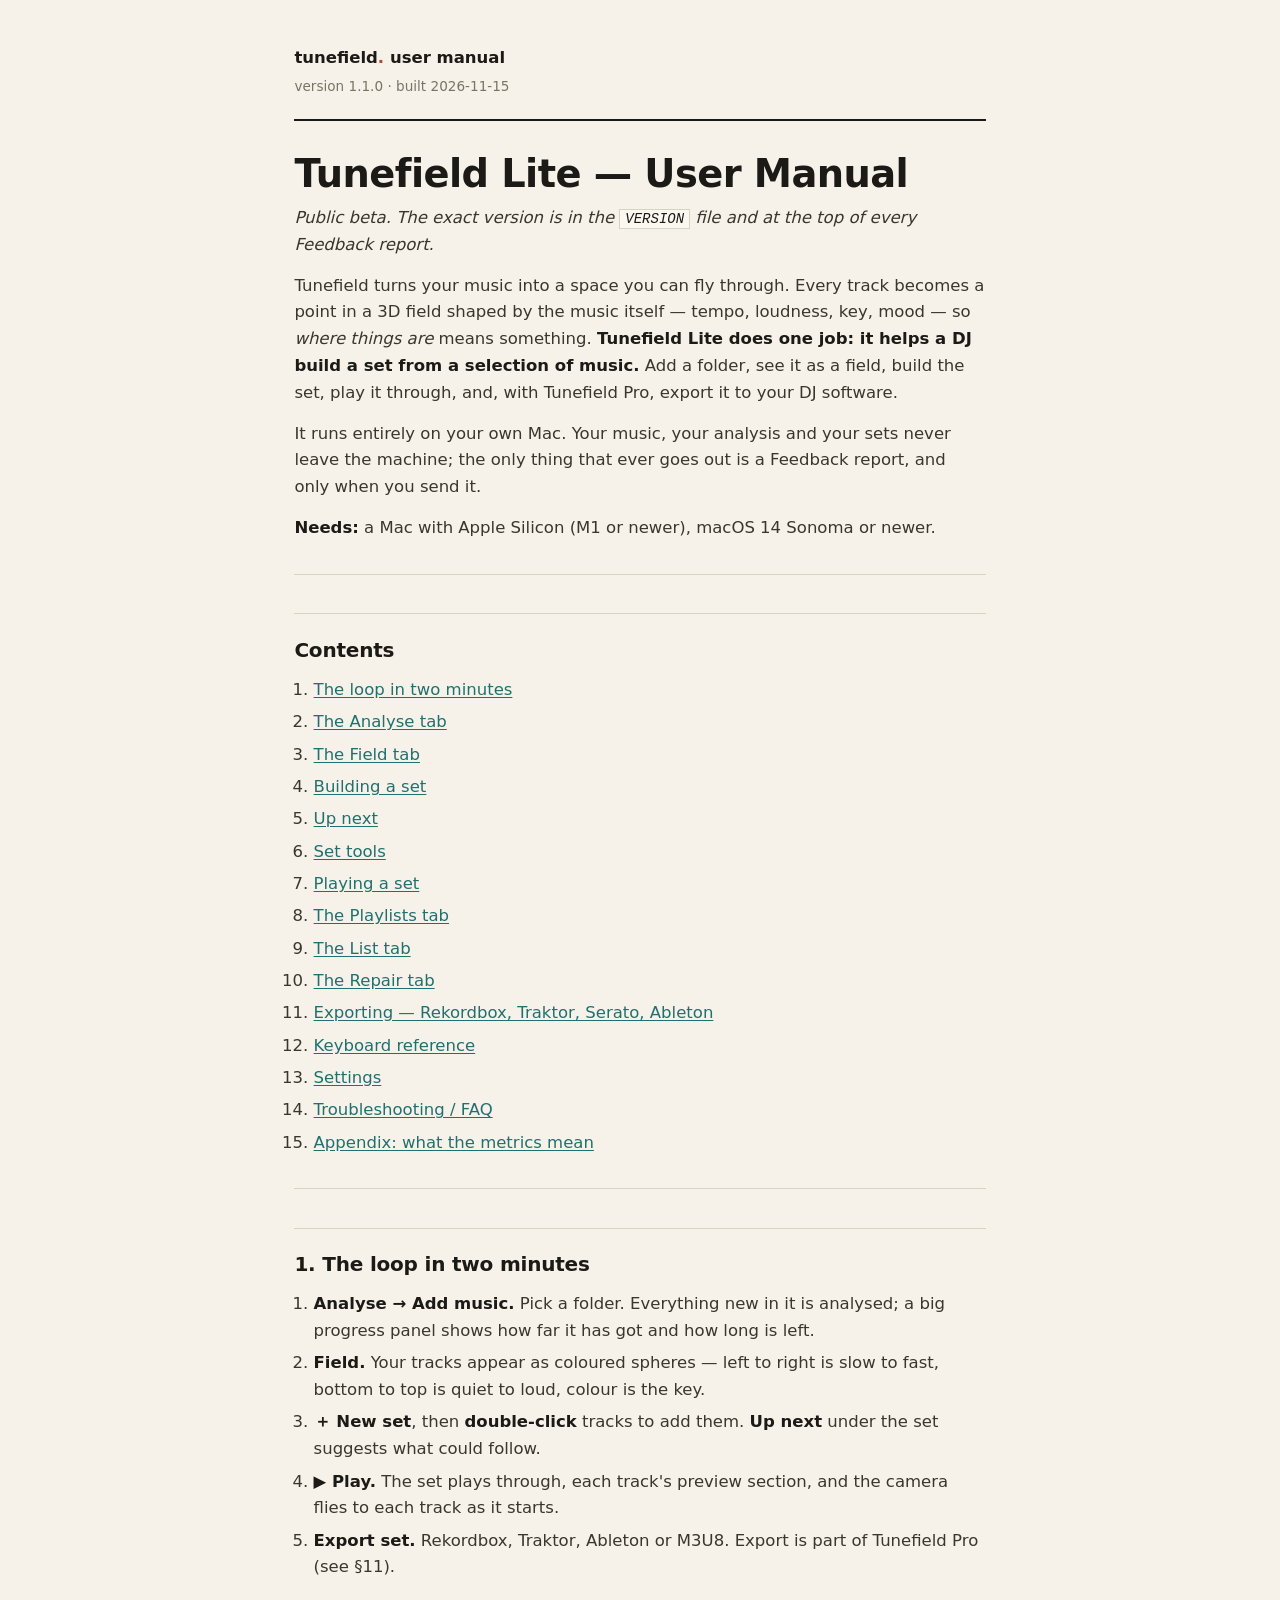
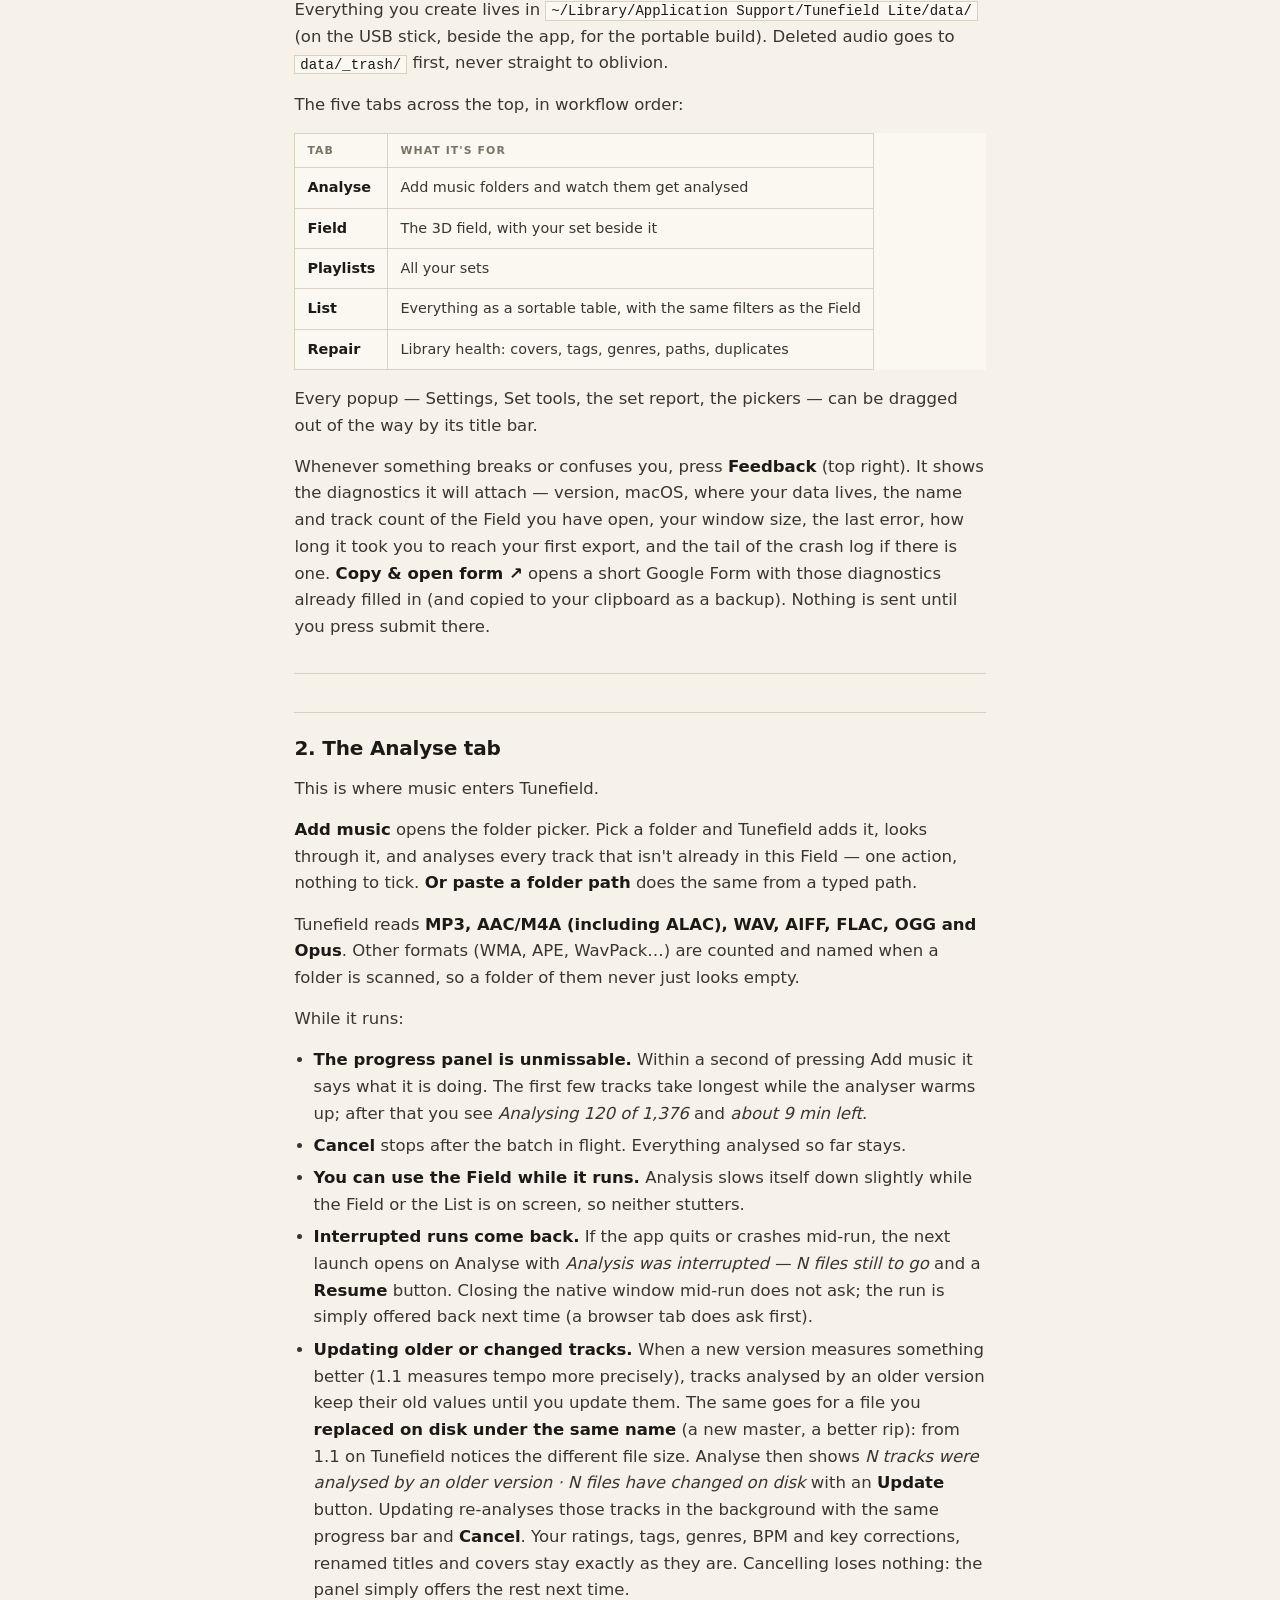
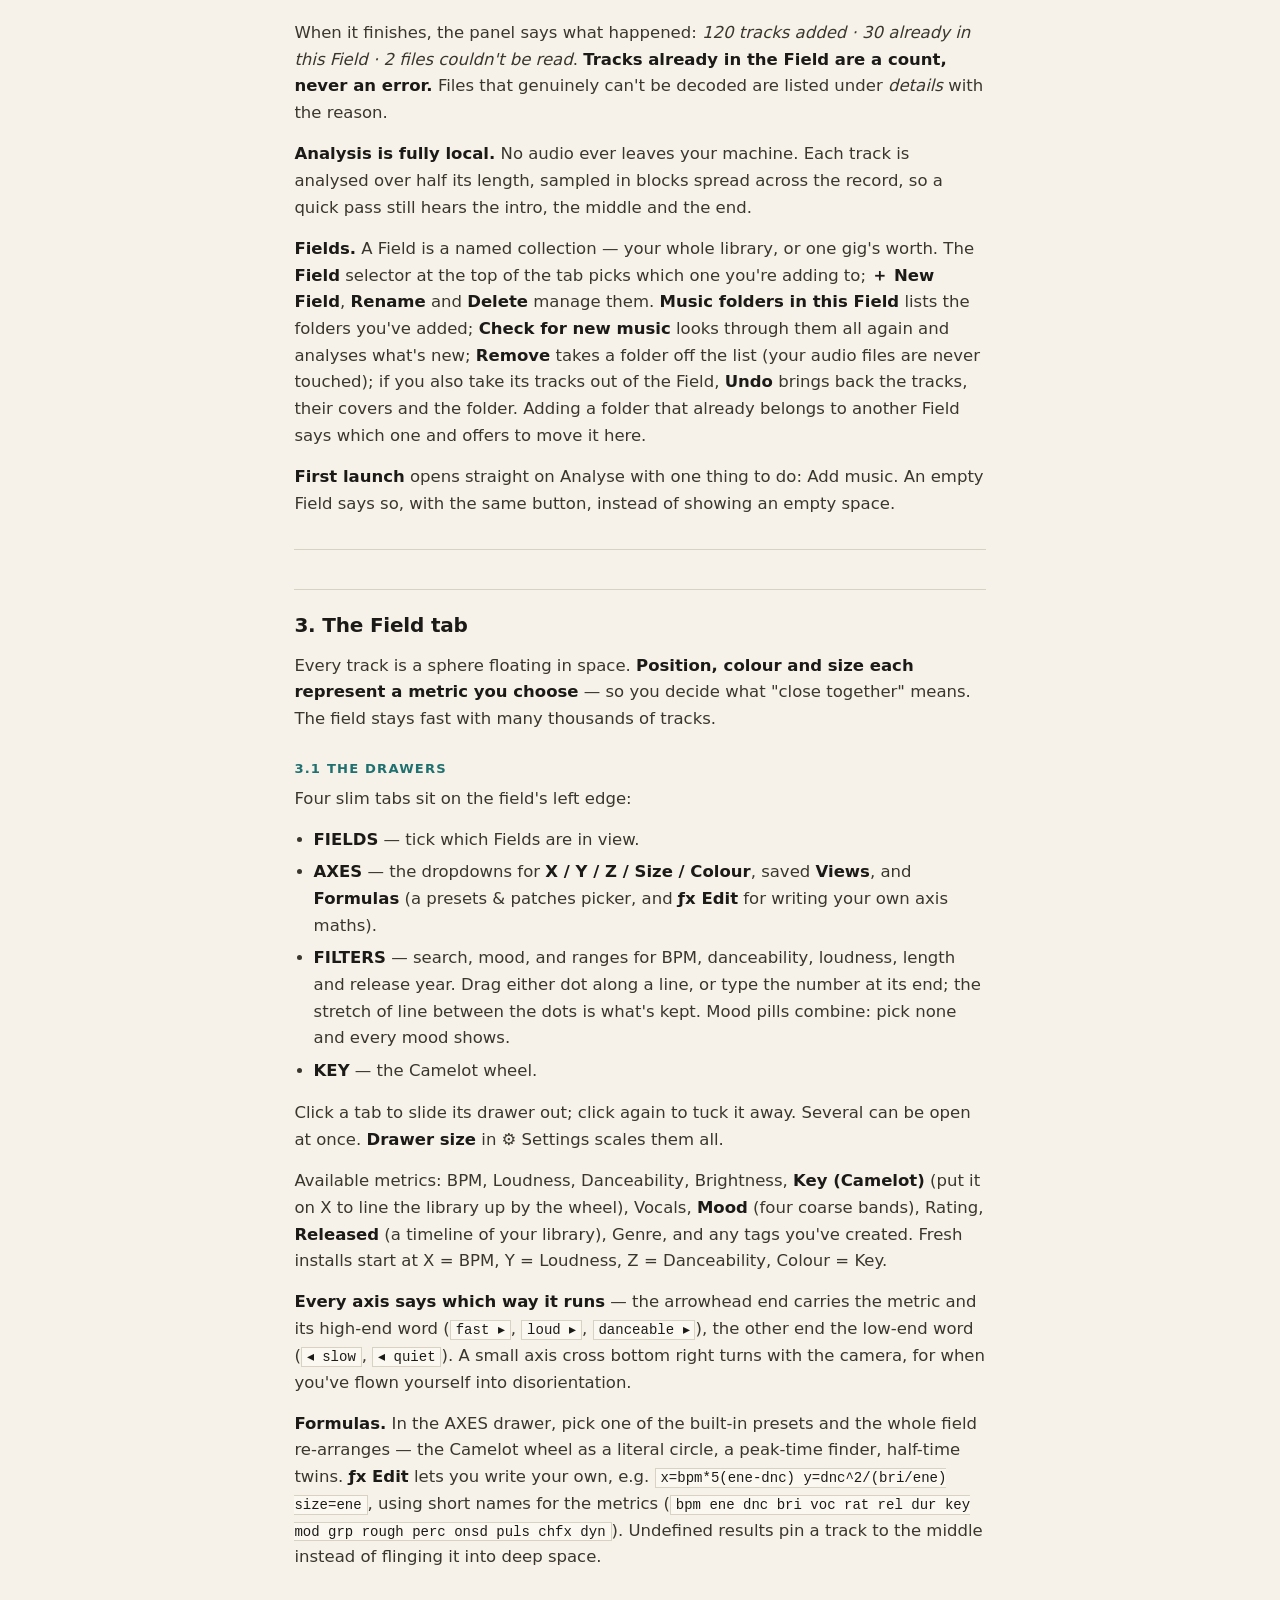
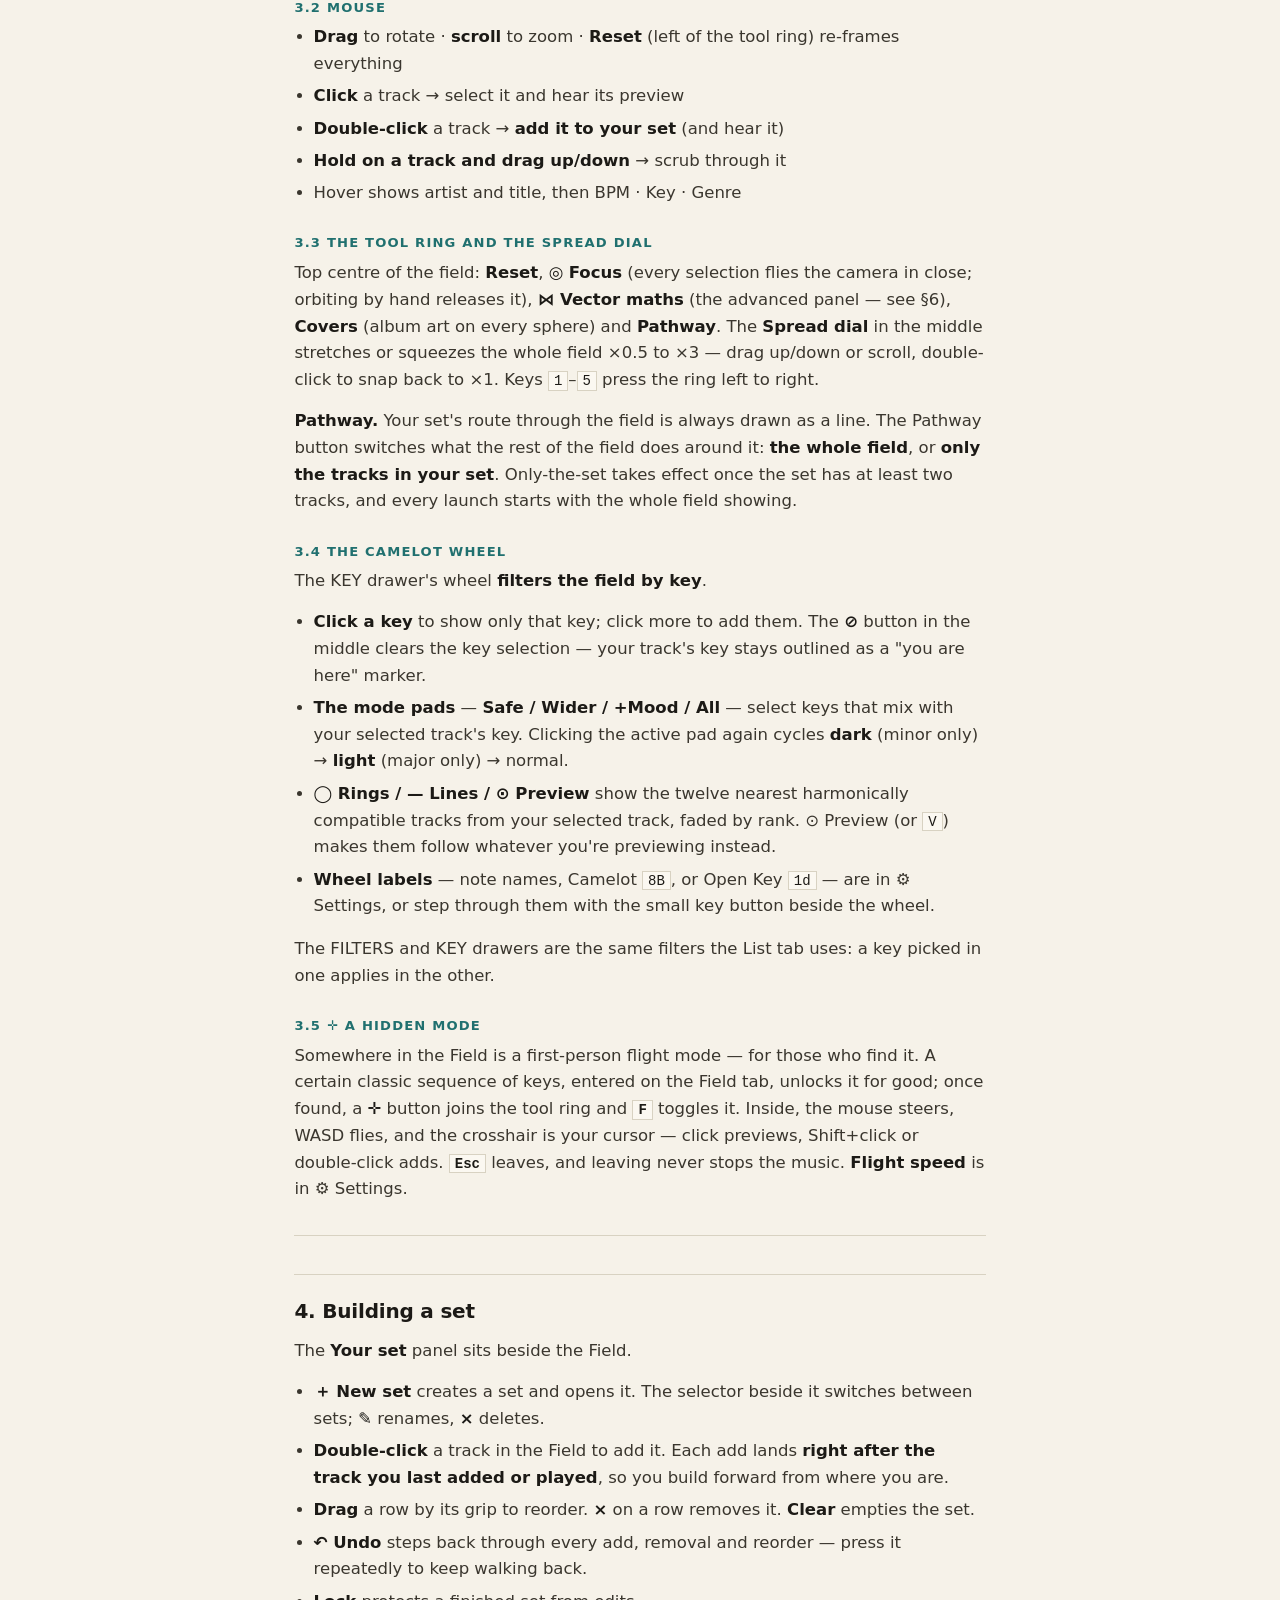
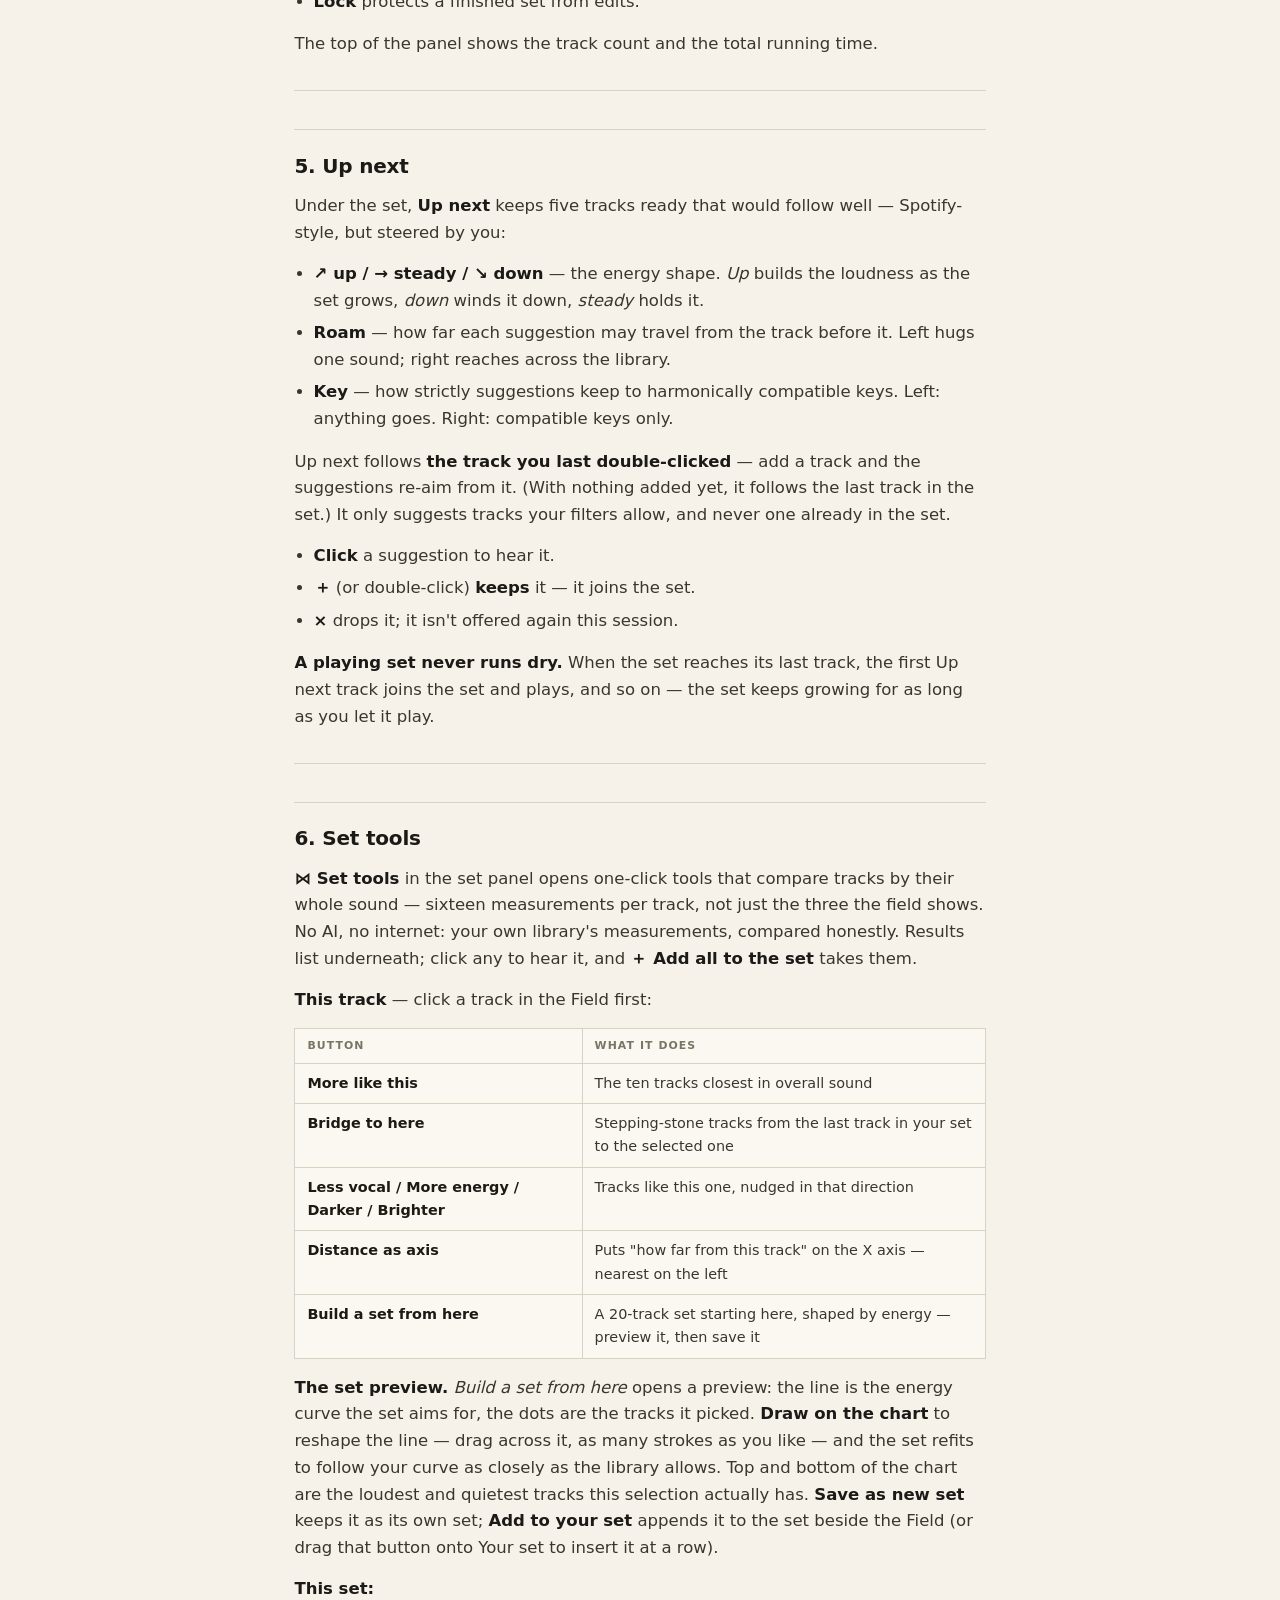
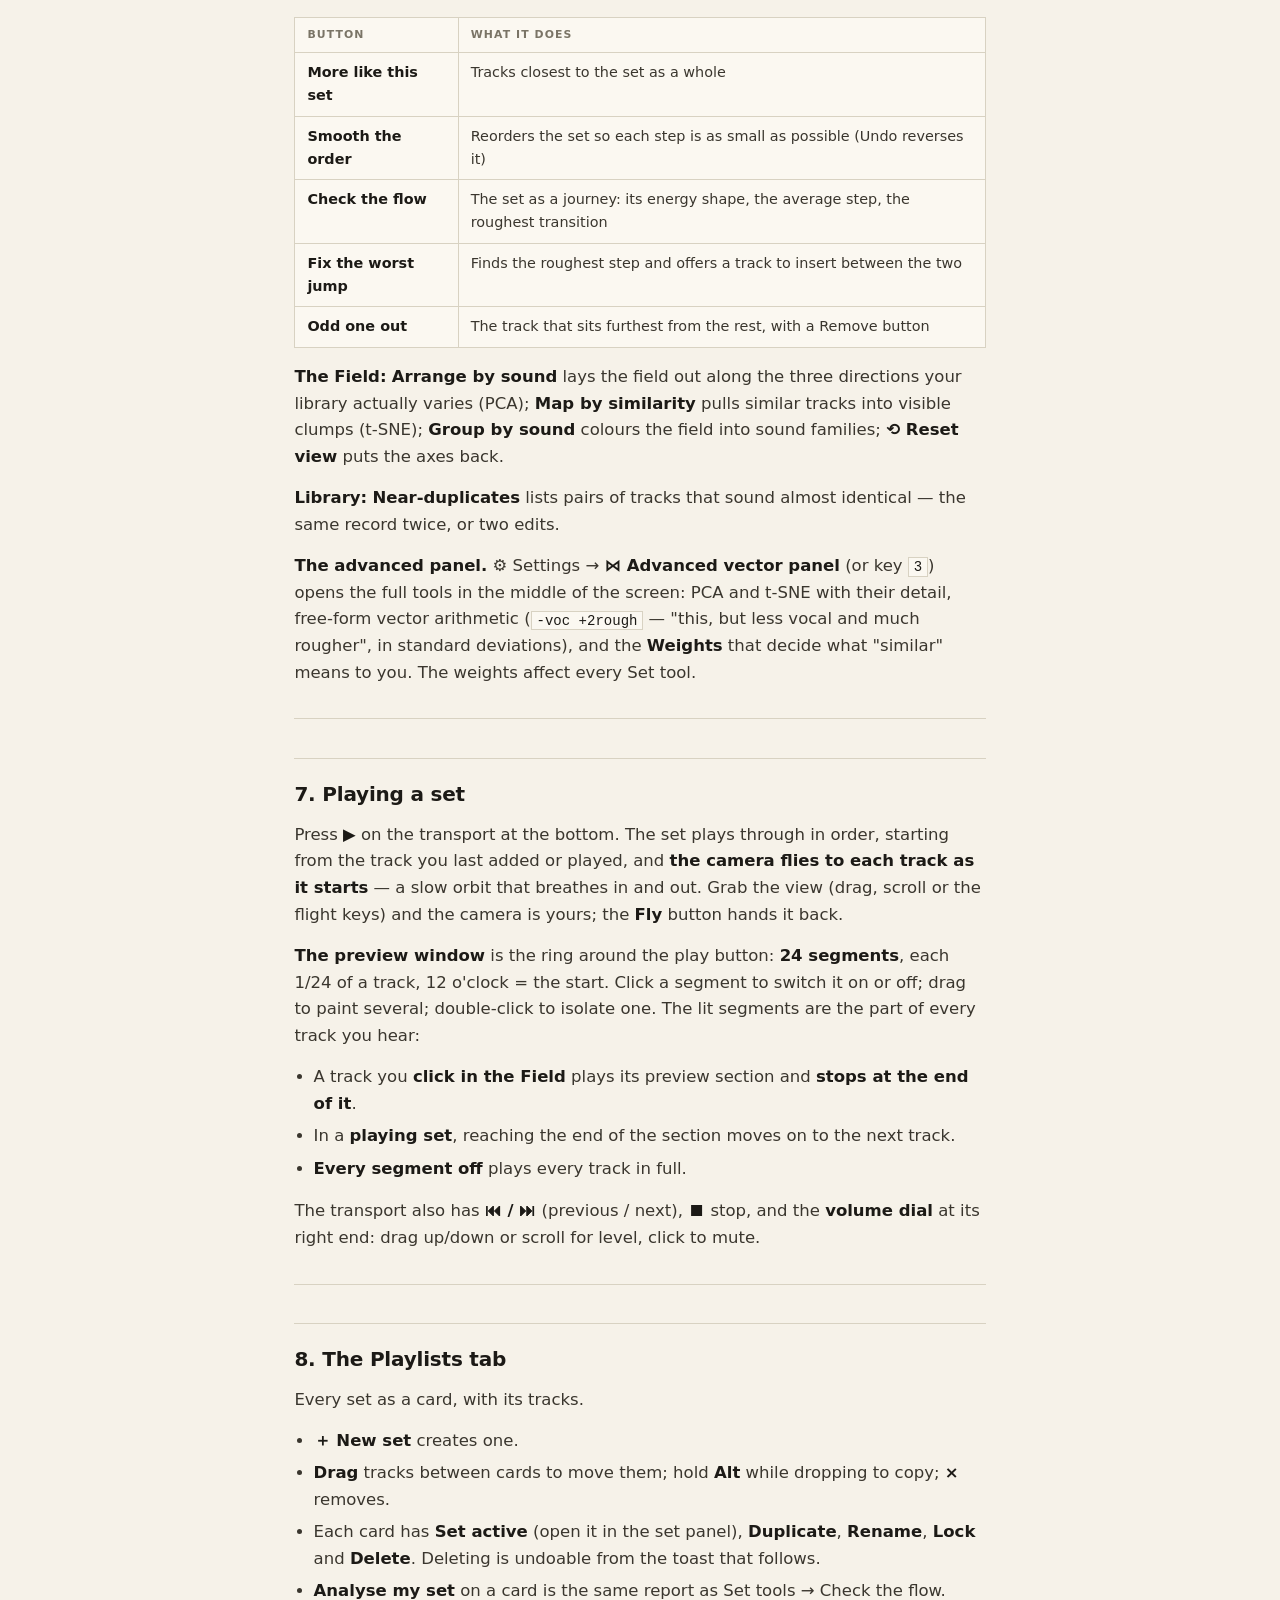
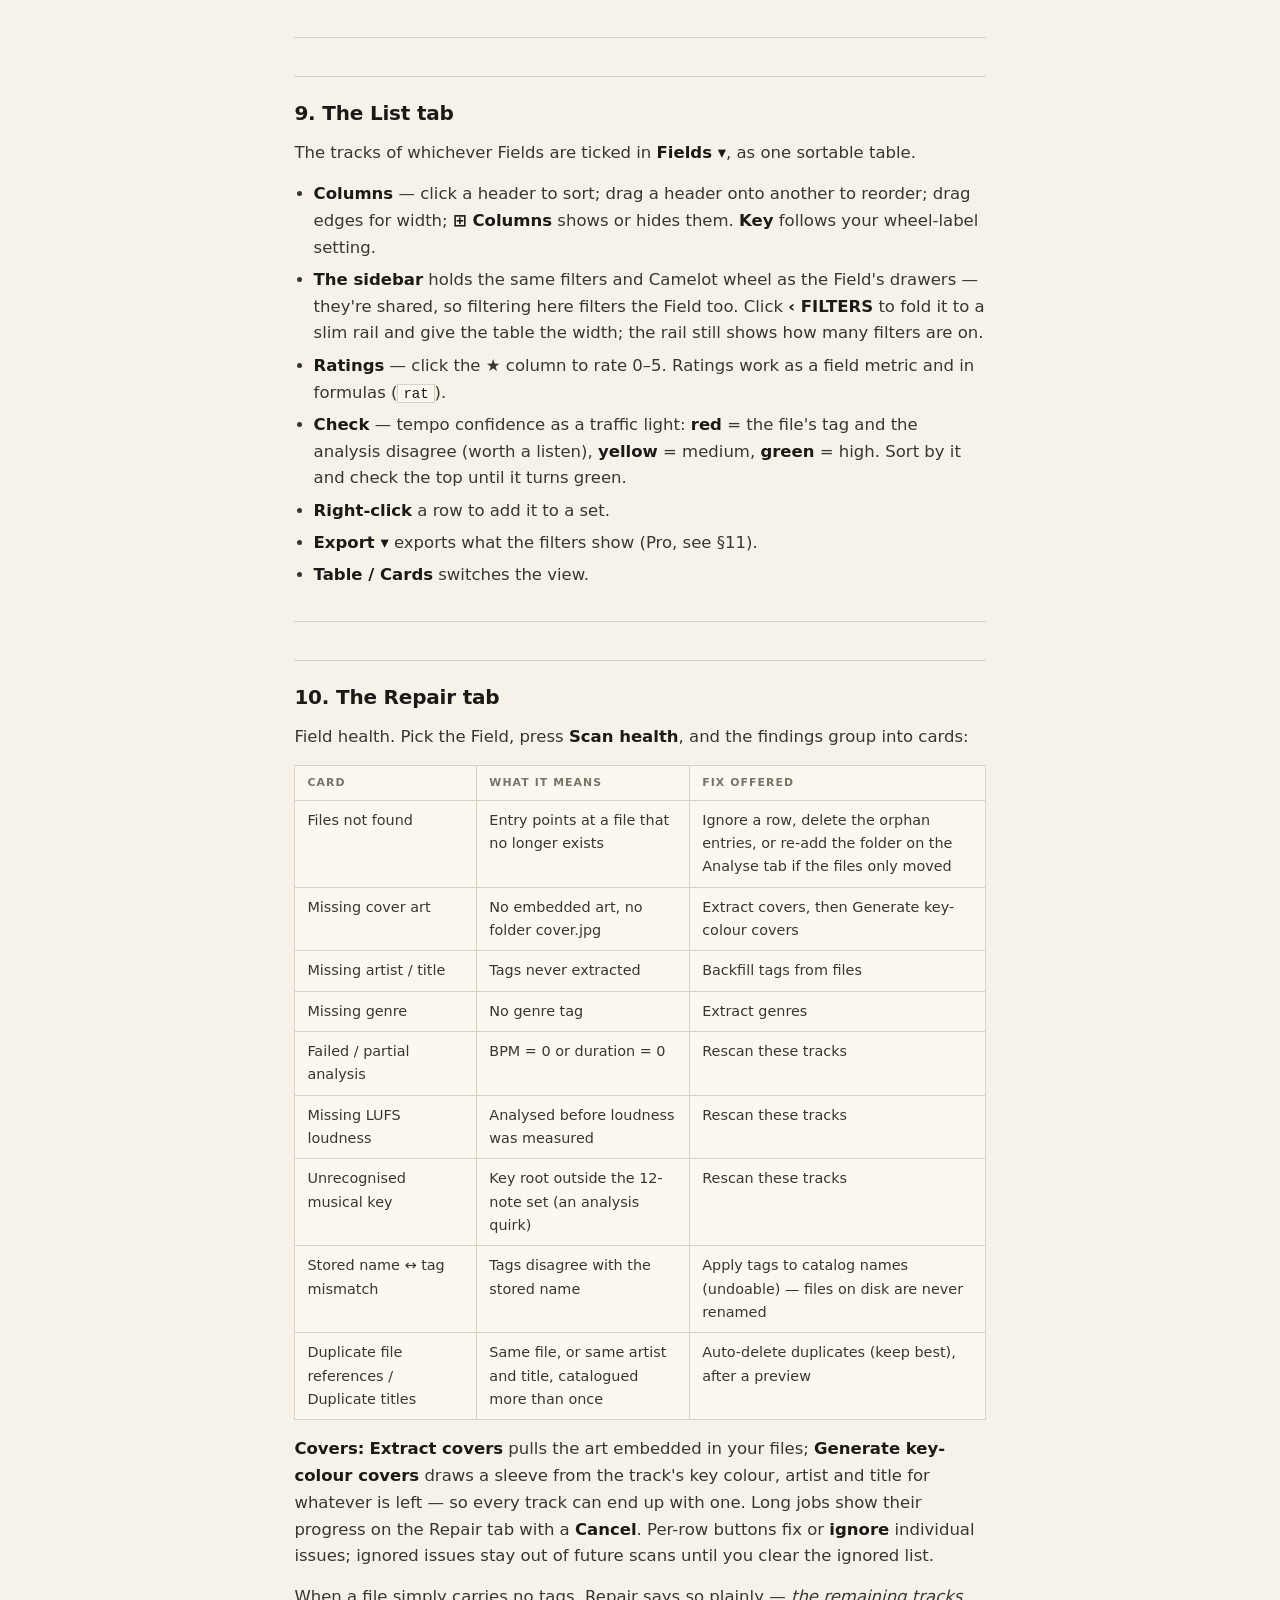
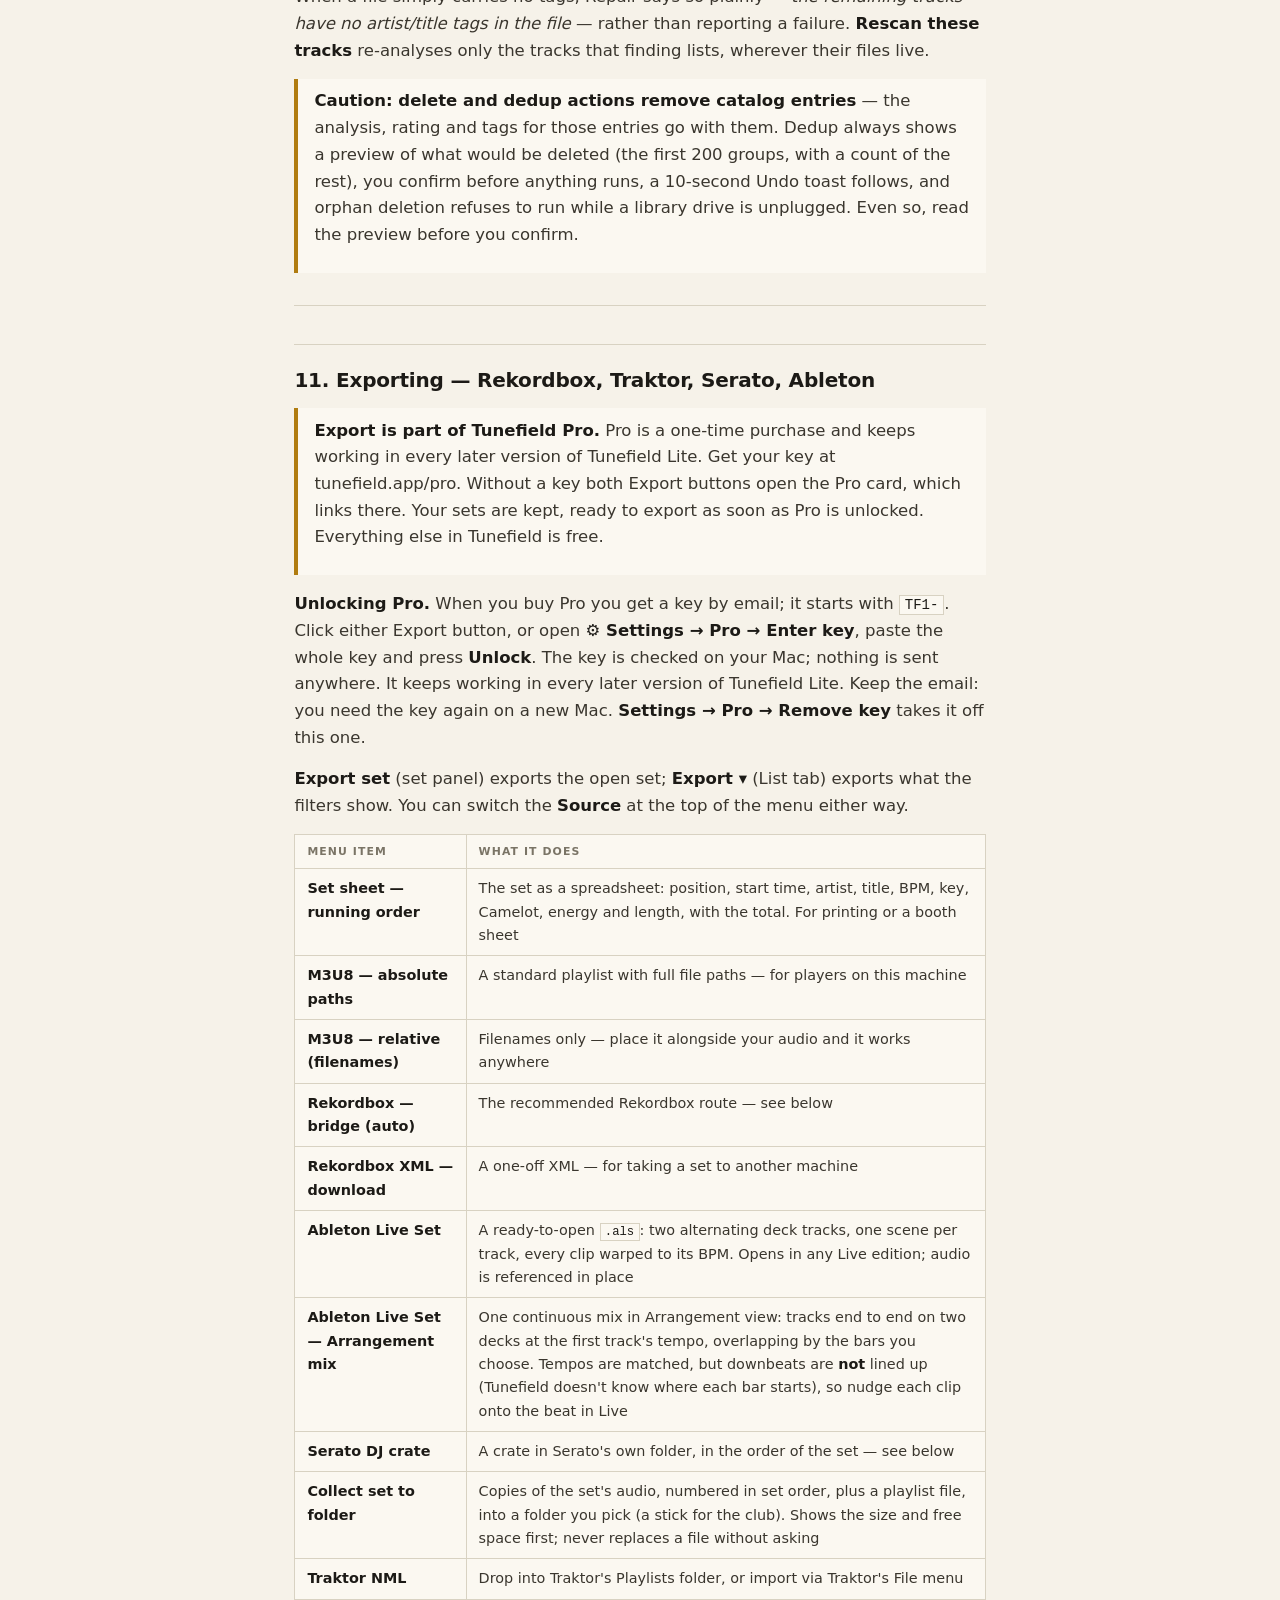
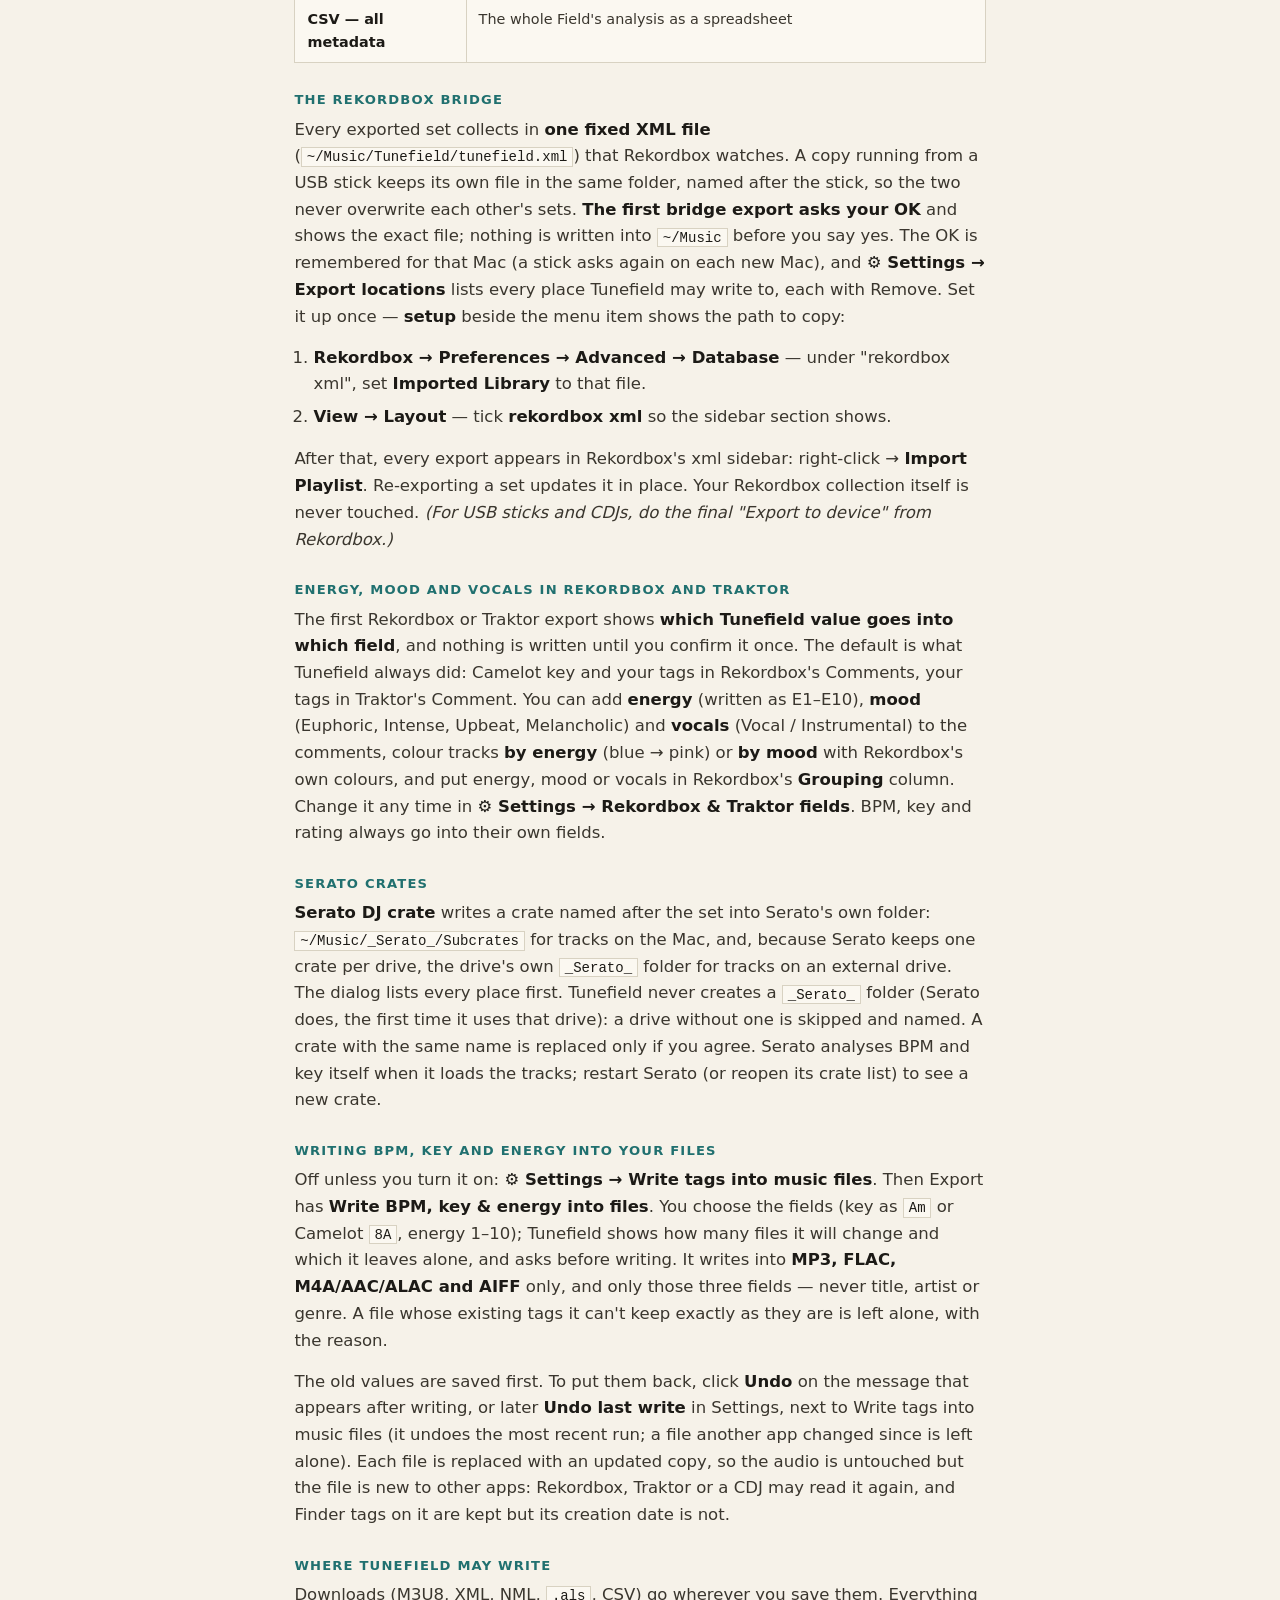
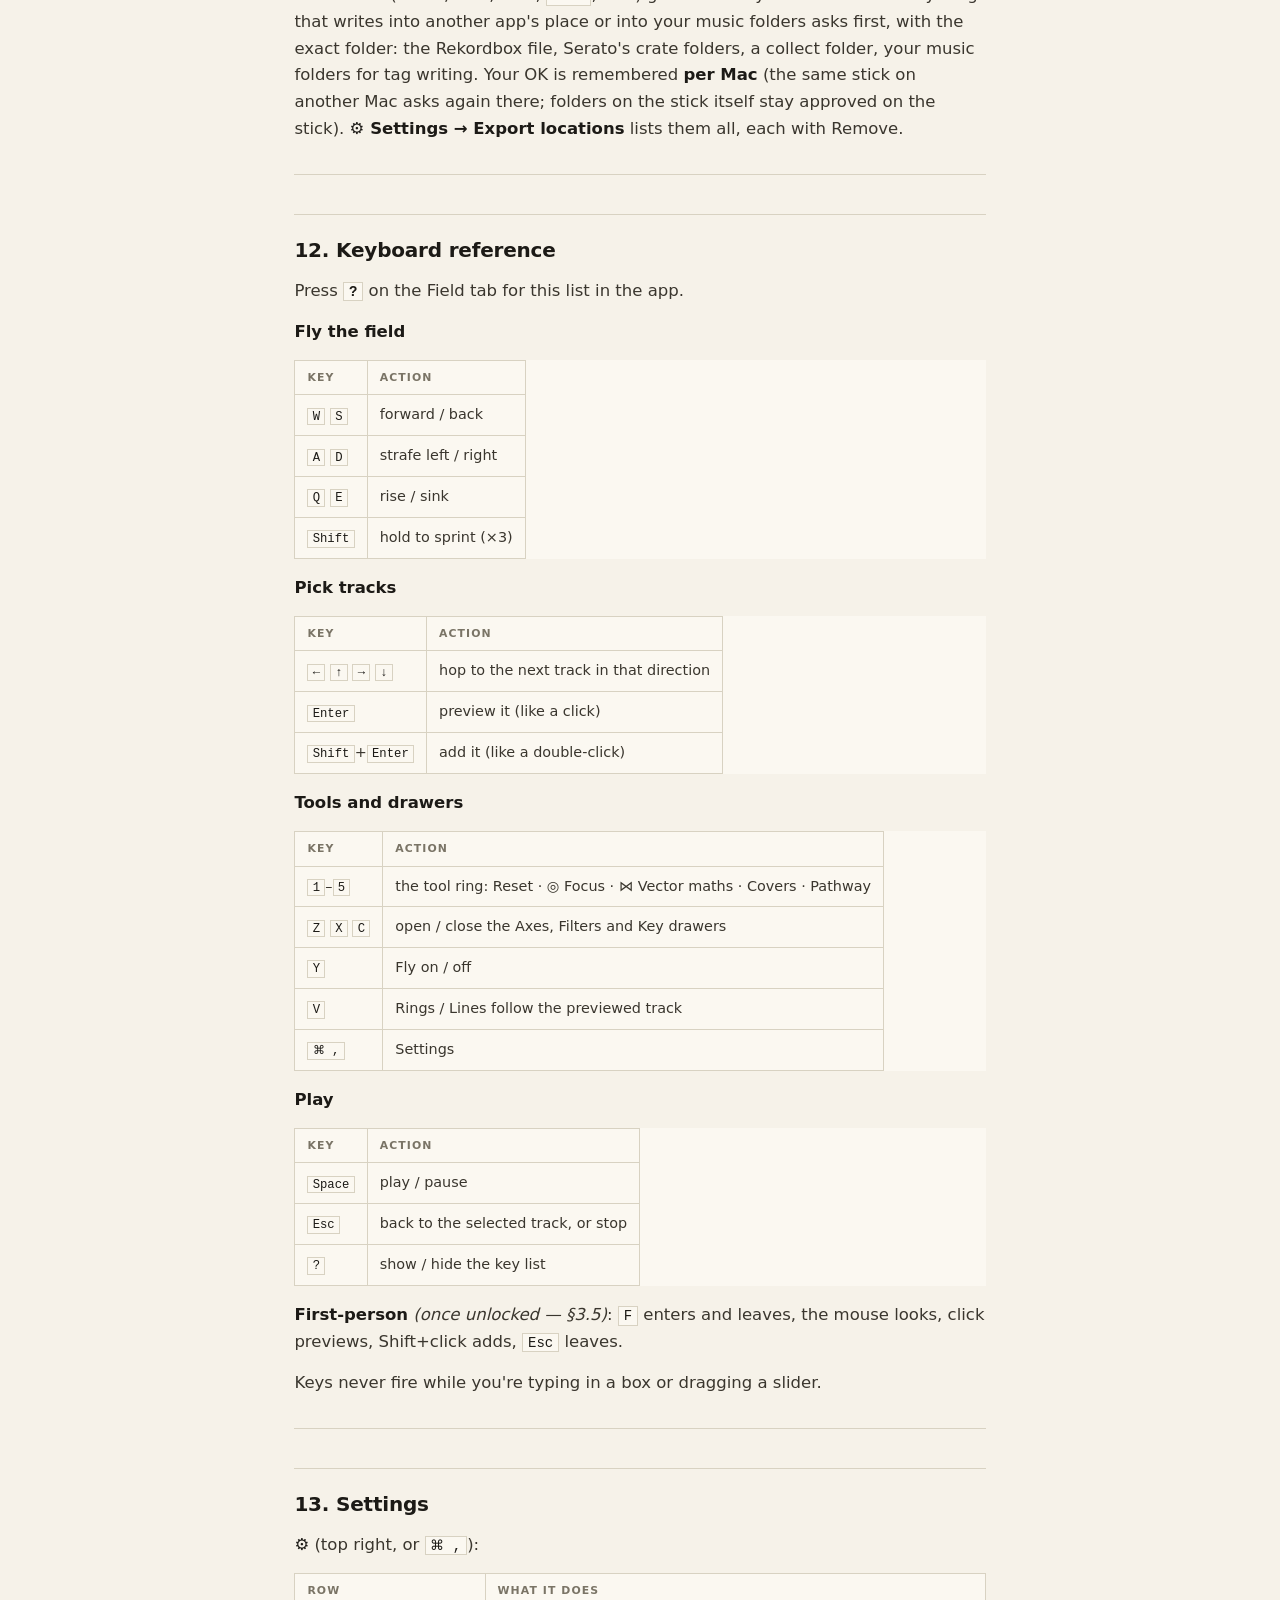
==== commit 8c98f257: "Give the tag write a reachable Undo of its own (NEW-4) The tag write registered its Undo with a top-" ====
--- a/static/manual.html
+++ b/static/manual.html
@@ -443,7 +443,7 @@
 <p><strong>Serato DJ crate</strong> writes a crate named after the set into Serato's own folder: <code>~/Music/_Serato_/Subcrates</code> for tracks on the Mac, and, because Serato keeps one crate per drive, the drive's own <code>_Serato_</code> folder for tracks on an external drive. The dialog lists every place first. Tunefield never creates a <code>_Serato_</code> folder (Serato does, the first time it uses that drive): a drive without one is skipped and named. A crate with the same name is replaced only if you agree. Serato analyses BPM and key itself when it loads the tracks; restart Serato (or reopen its crate list) to see a new crate.</p>
 <h3 id="writing-bpm-key-and-energy-into-your-files">Writing BPM, key and energy into your files</h3>
 <p>Off unless you turn it on: <strong>⚙ Settings → Write tags into music files</strong>. Then Export has <strong>Write BPM, key &amp; energy into files</strong>. You choose the fields (key as <code>Am</code> or Camelot <code>8A</code>, energy 1–10); Tunefield shows how many files it will change and which it leaves alone, and asks before writing. It writes into <strong>MP3, FLAC, M4A/AAC/ALAC and AIFF</strong> only, and only those three fields — never title, artist or genre. A file whose existing tags it can't keep exactly as they are is left alone, with the reason.</p>
-<p>The old values are saved first: <strong>↶ Undo</strong> in the top bar puts them back (a file another app changed since is left alone). Each file is replaced with an updated copy, so the audio is untouched but the file is new to other apps: Rekordbox, Traktor or a CDJ may read it again, and Finder tags on it are kept but its creation date is not.</p>
+<p>The old values are saved first. To put them back, click <strong>Undo</strong> on the message that appears after writing, or later <strong>Undo last write</strong> in Settings, next to Write tags into music files (it undoes the most recent run; a file another app changed since is left alone). Each file is replaced with an updated copy, so the audio is untouched but the file is new to other apps: Rekordbox, Traktor or a CDJ may read it again, and Finder tags on it are kept but its creation date is not.</p>
 <h3 id="where-tunefield-may-write">Where Tunefield may write</h3>
 <p>Downloads (M3U8, XML, NML, <code>.als</code>, CSV) go wherever you save them. Everything that writes into another app's place or into your music folders asks first, with the exact folder: the Rekordbox file, Serato's crate folders, a collect folder, your music folders for tag writing. Your OK is remembered <strong>per Mac</strong> (the same stick on another Mac asks again there; folders on the stick itself stay approved on the stick). <strong>⚙ Settings → Export locations</strong> lists them all, each with Remove.</p>
 <hr />
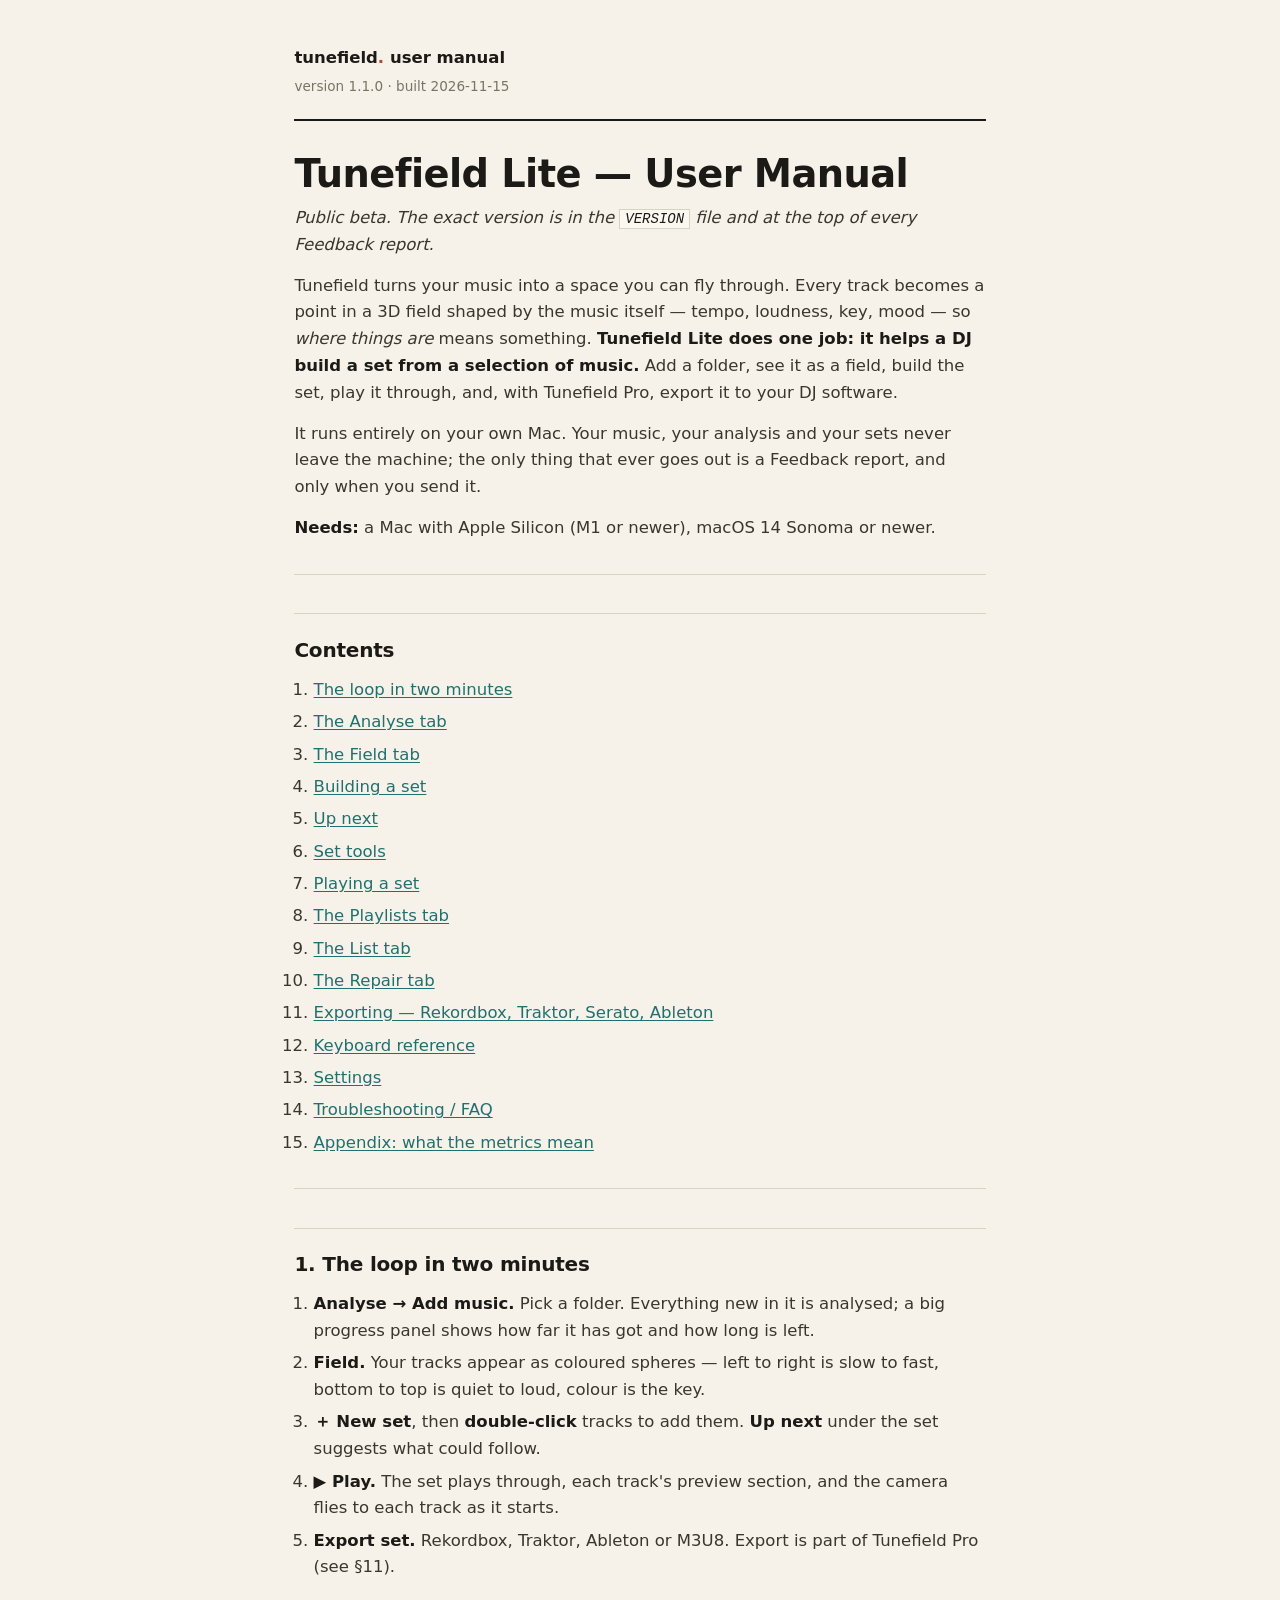
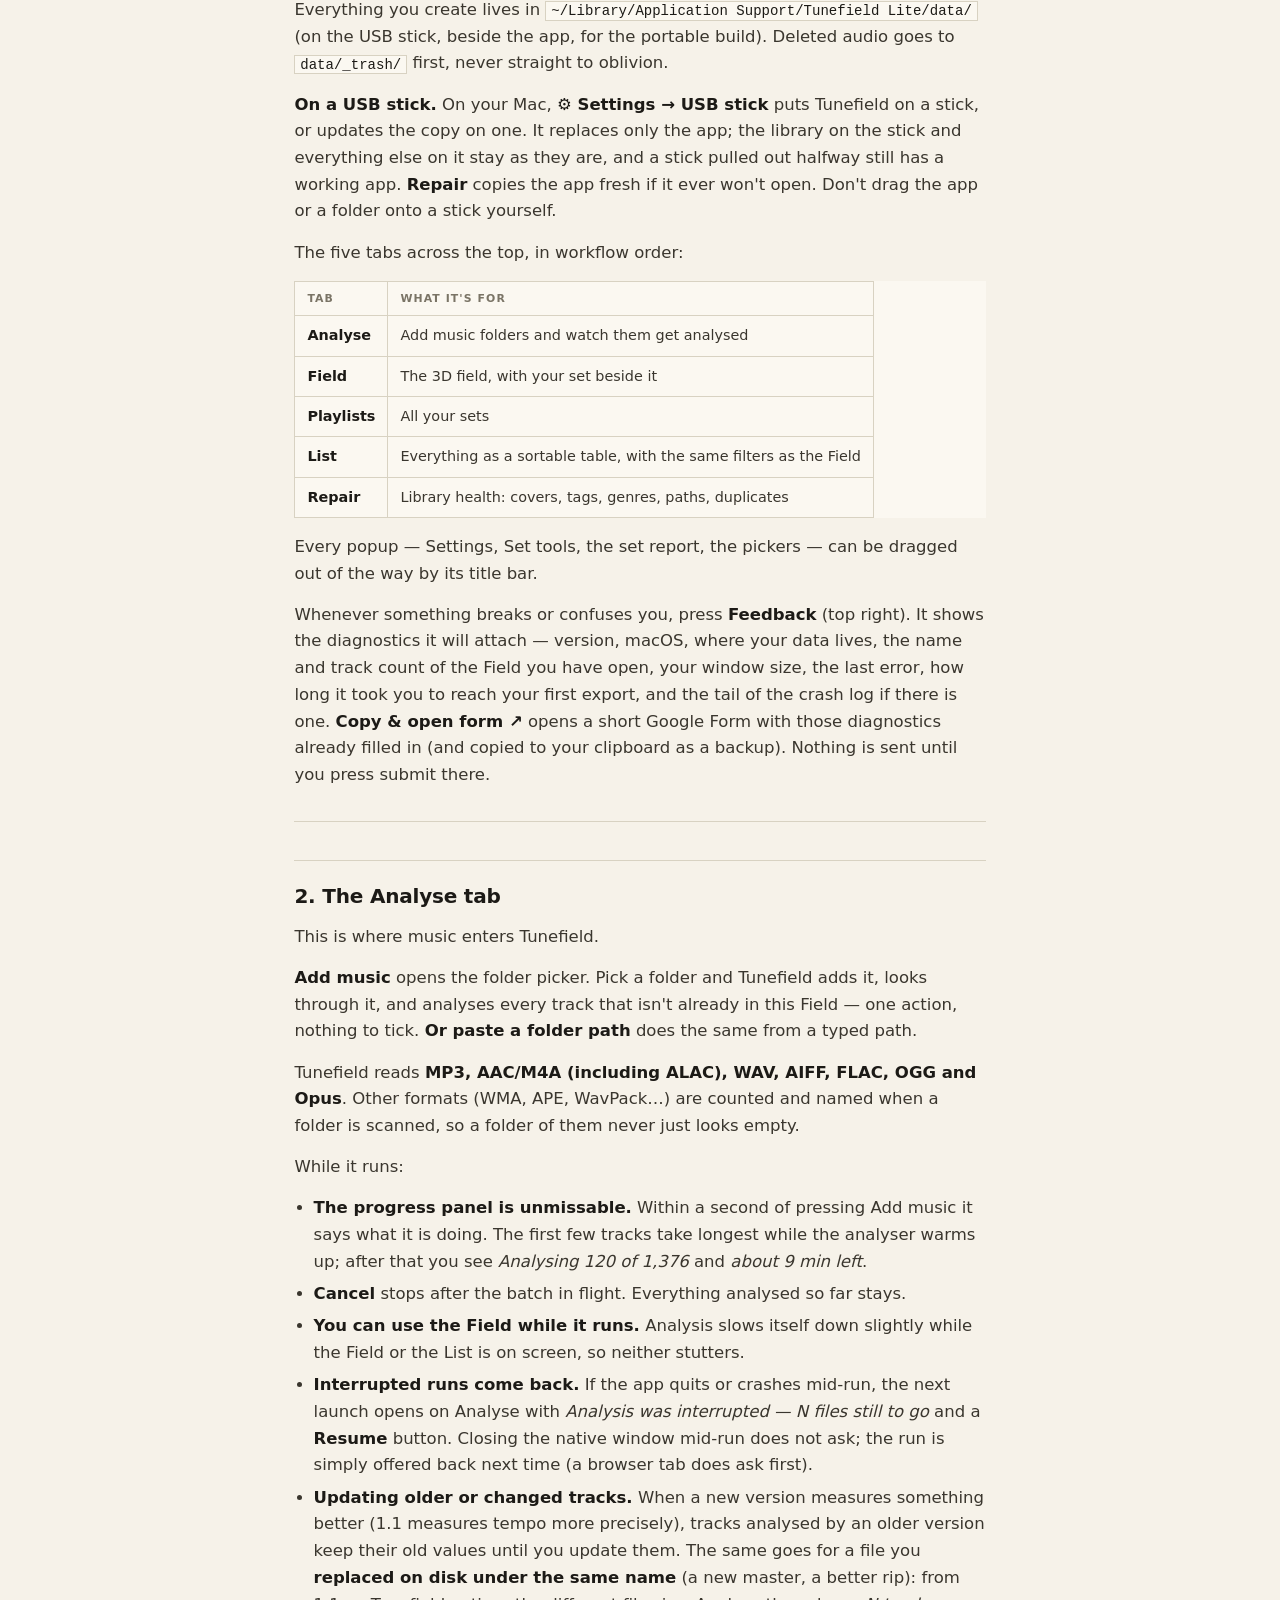
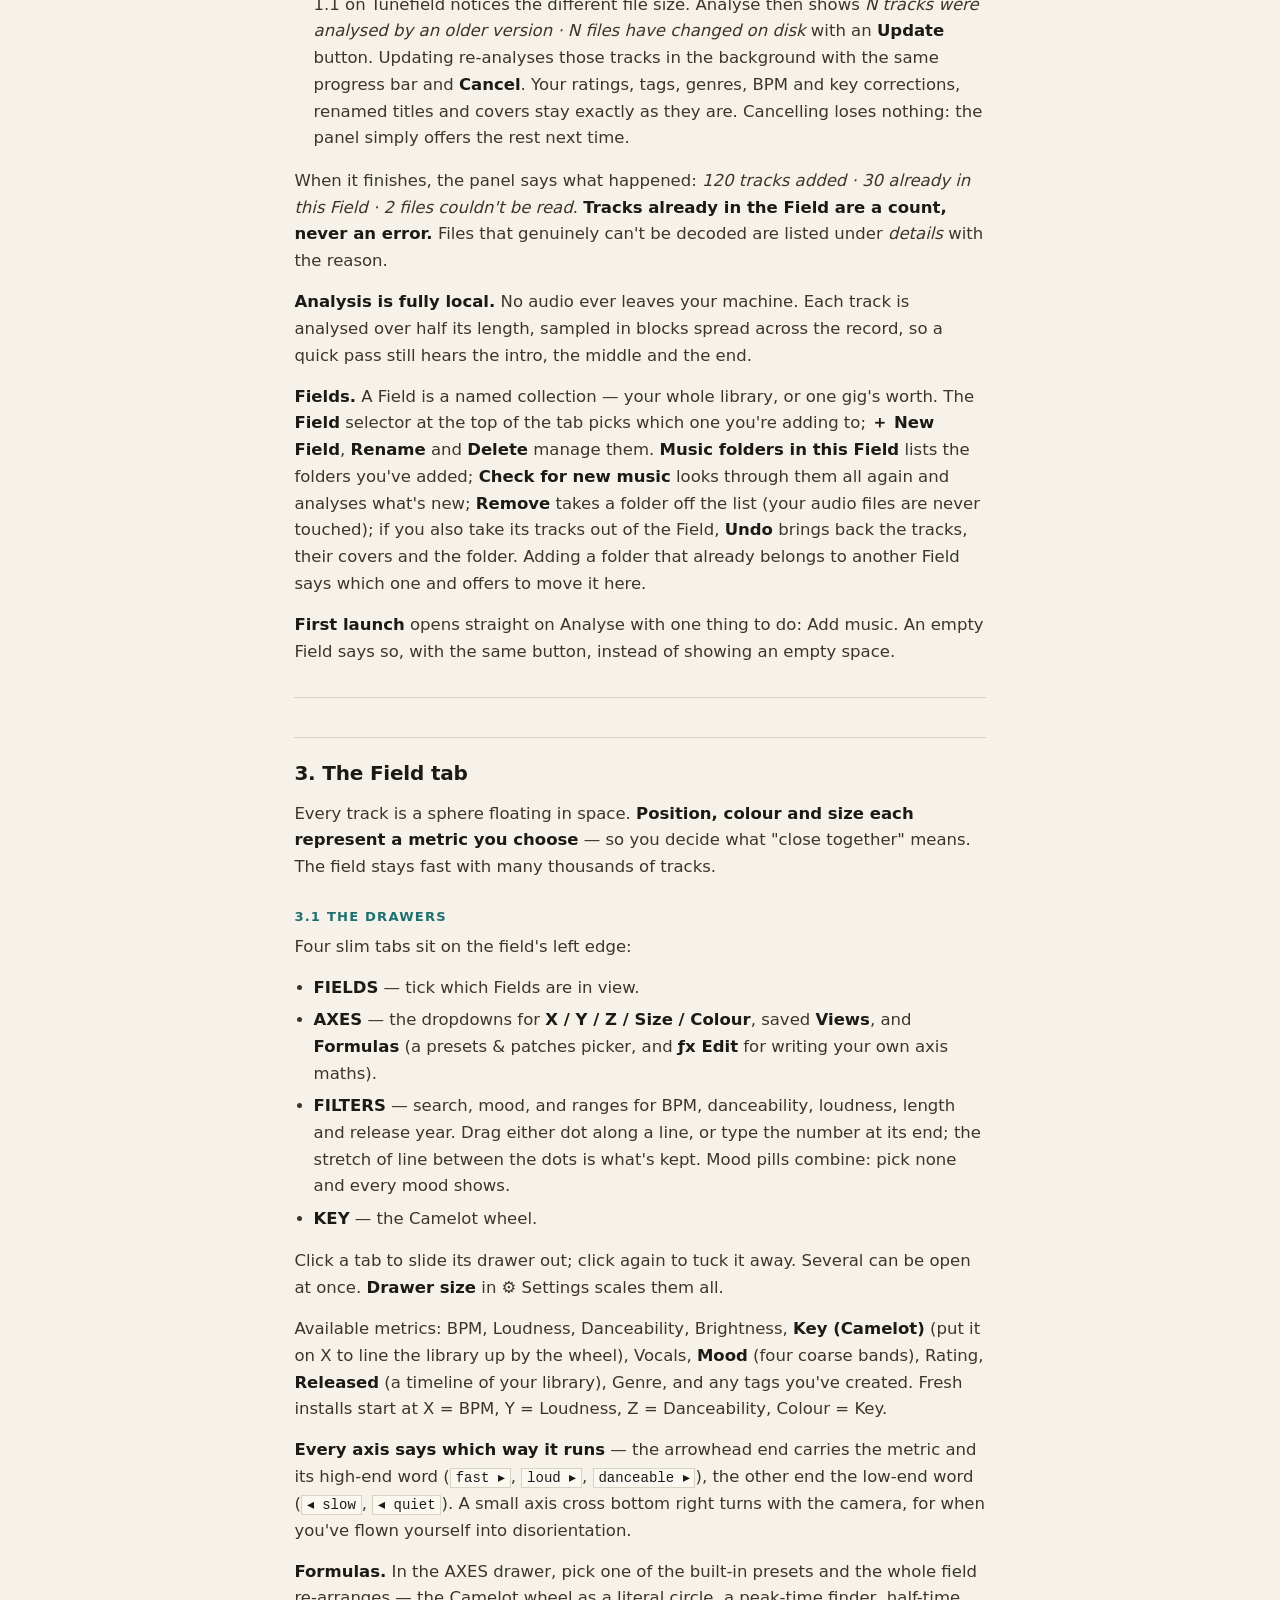
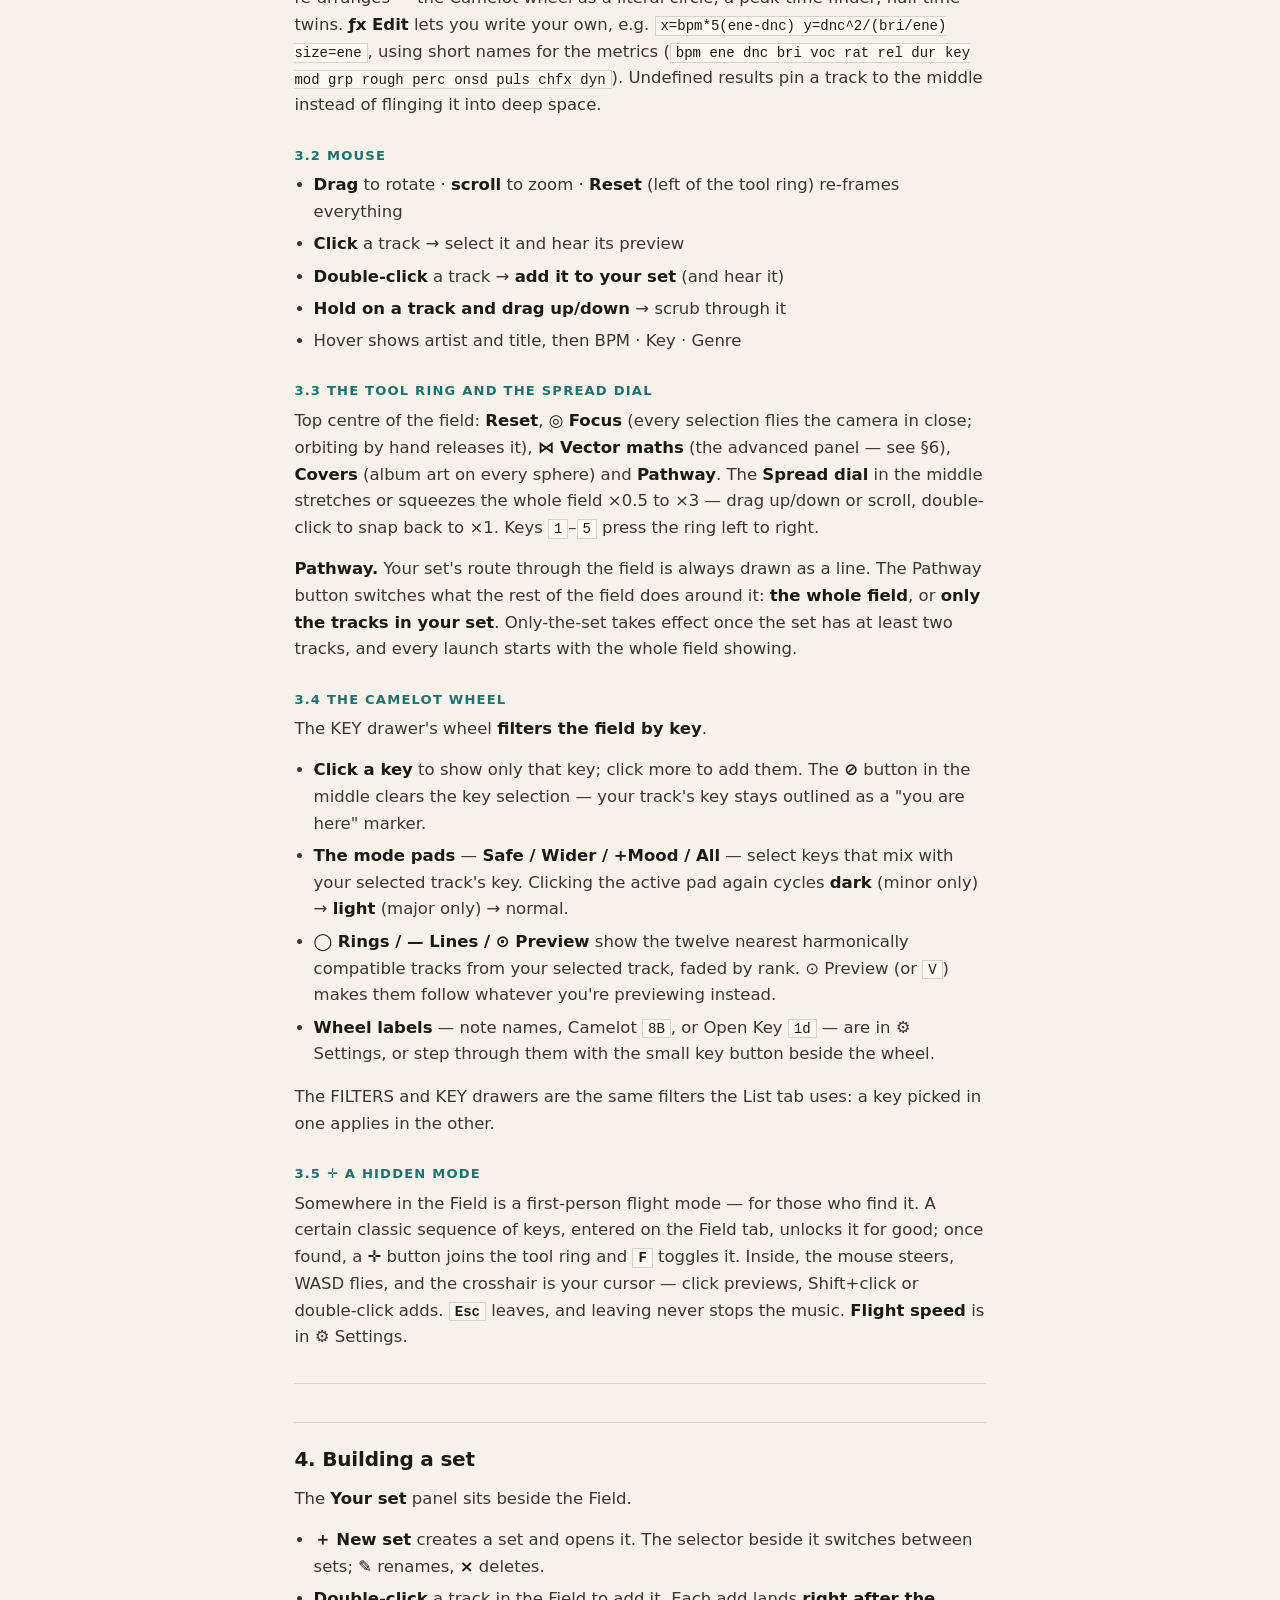
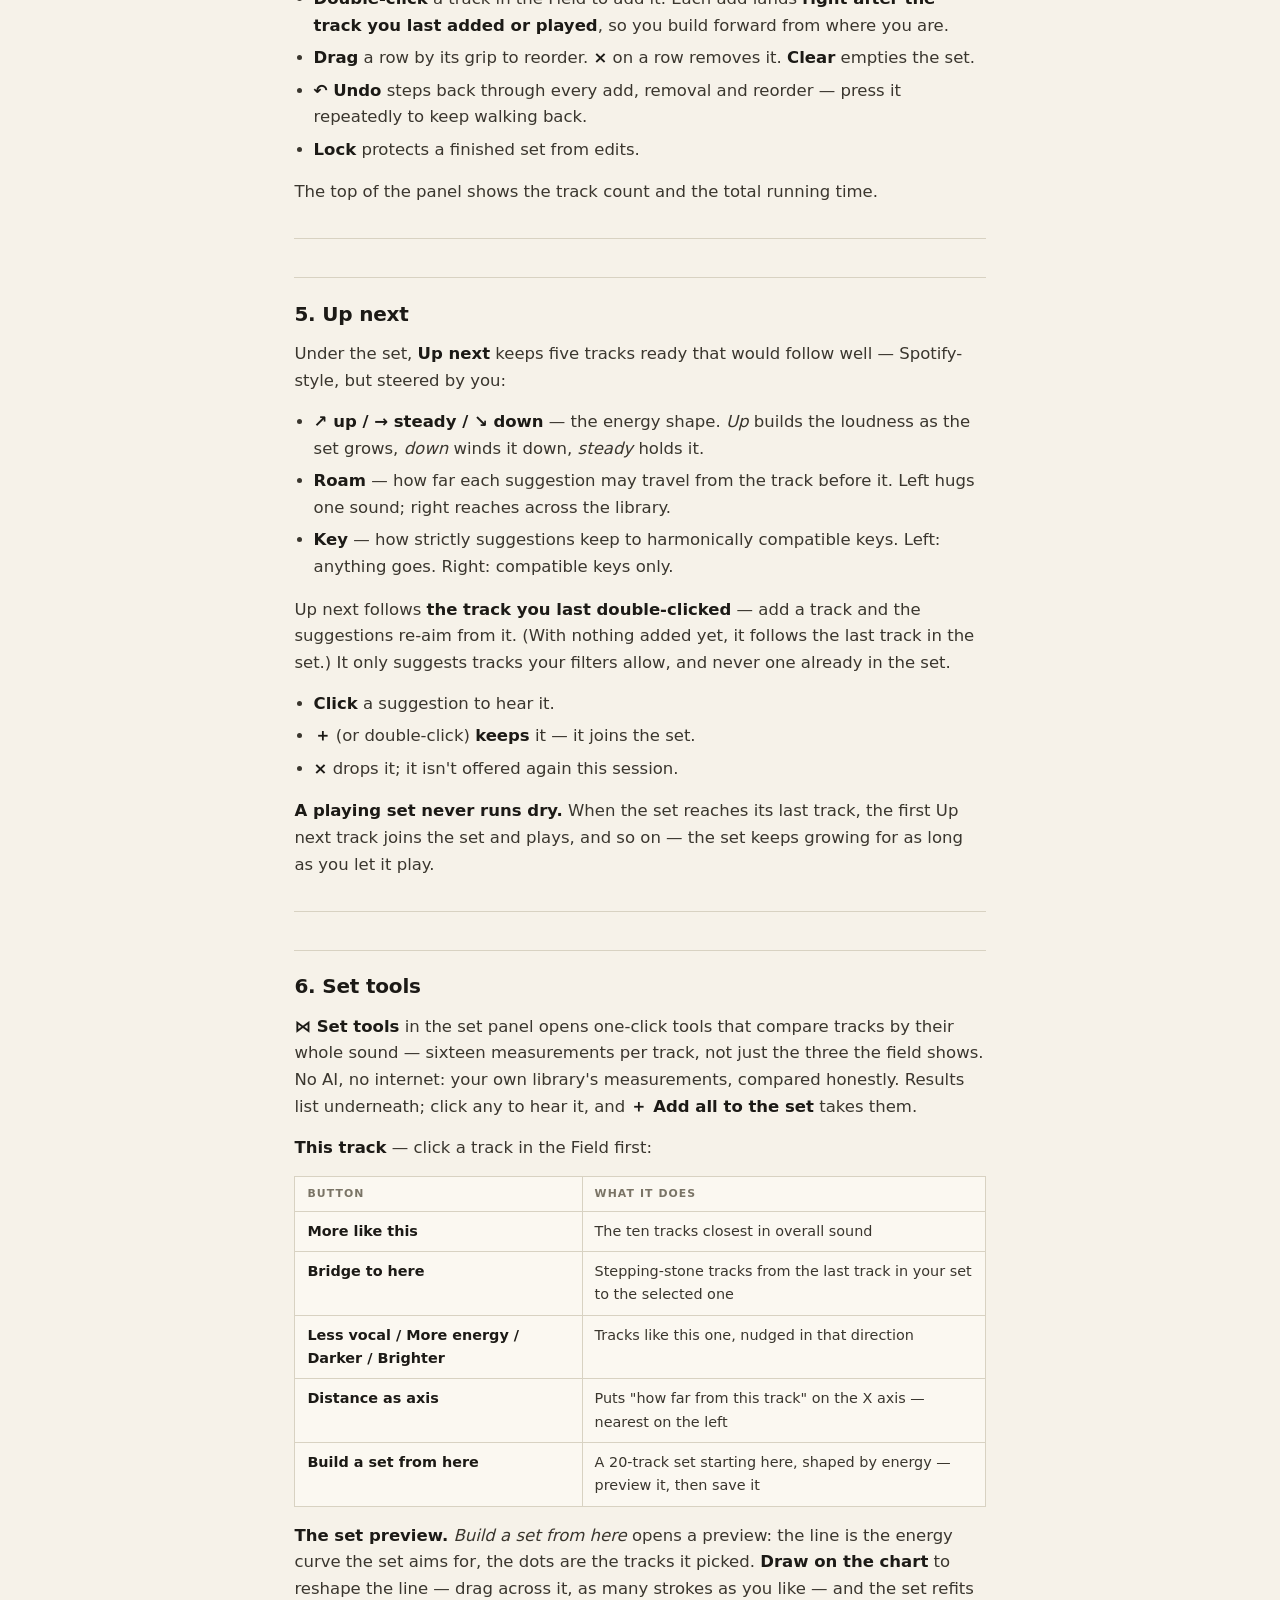
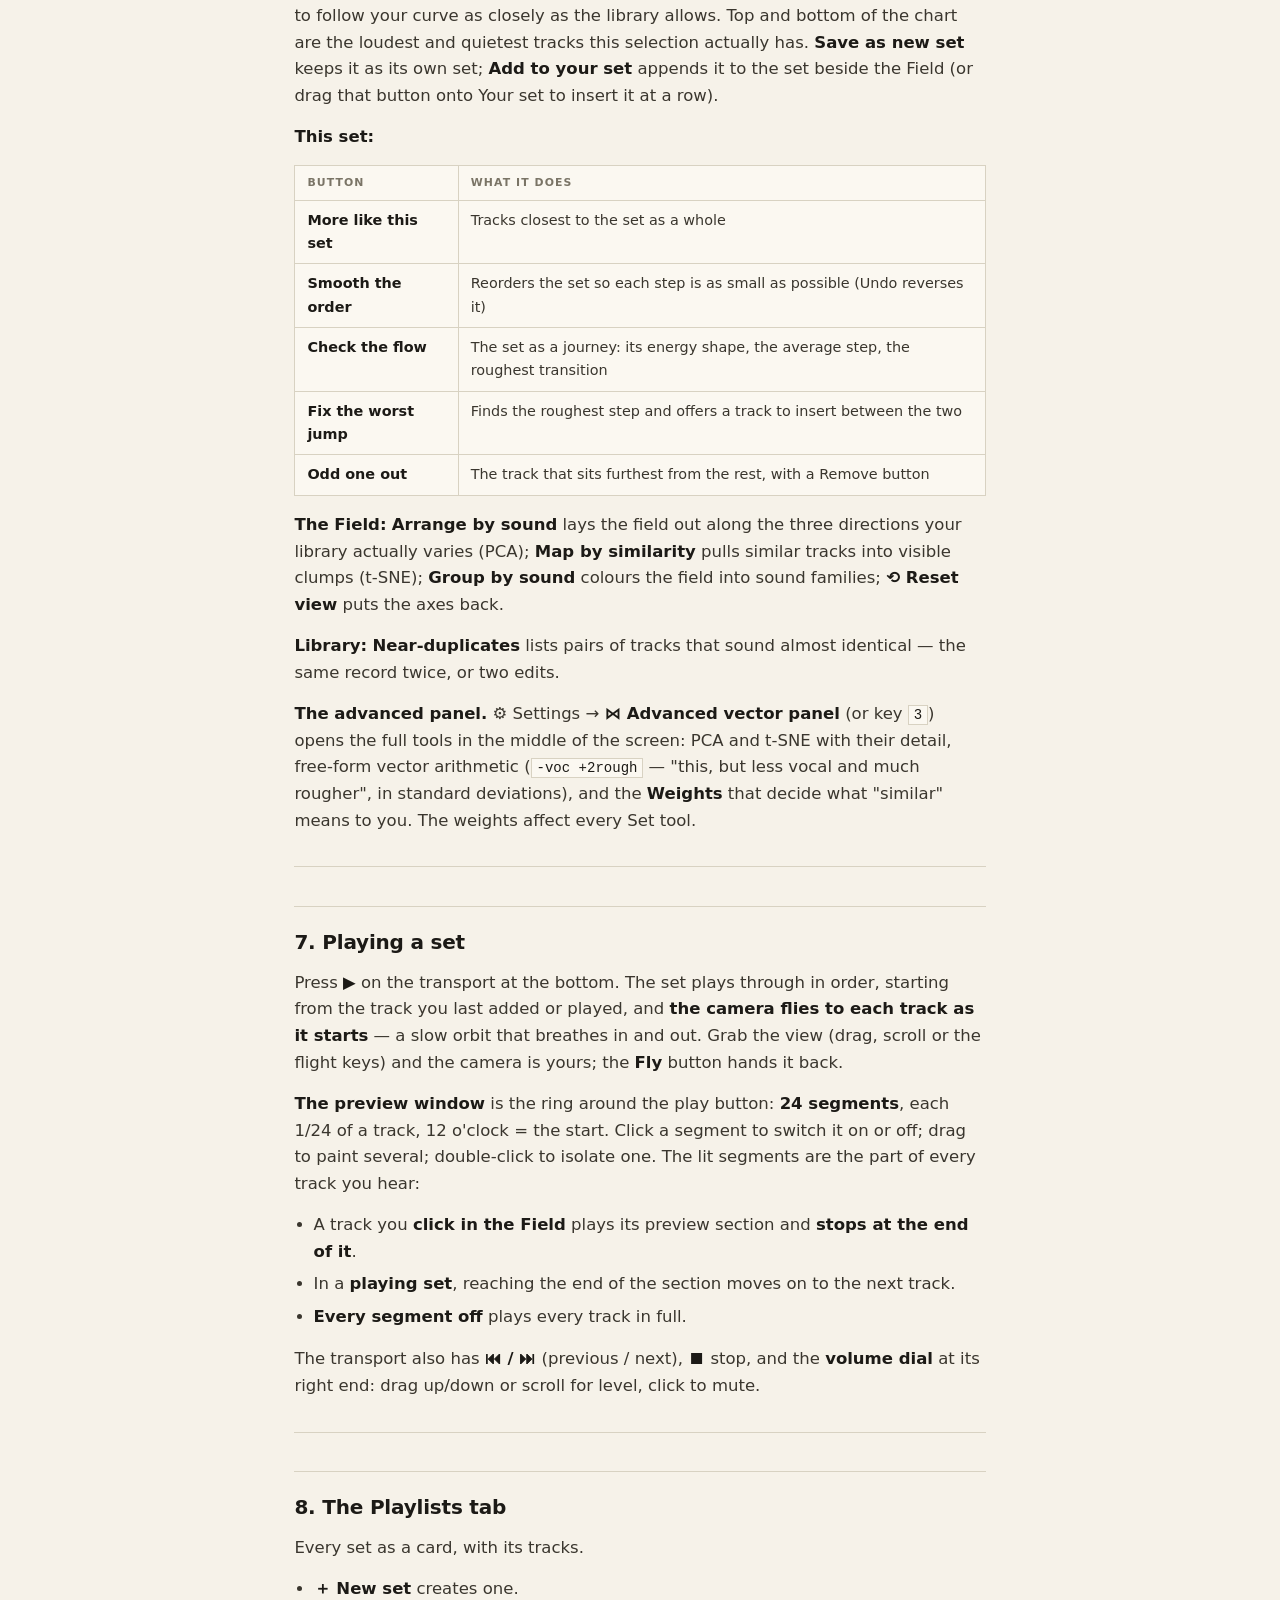
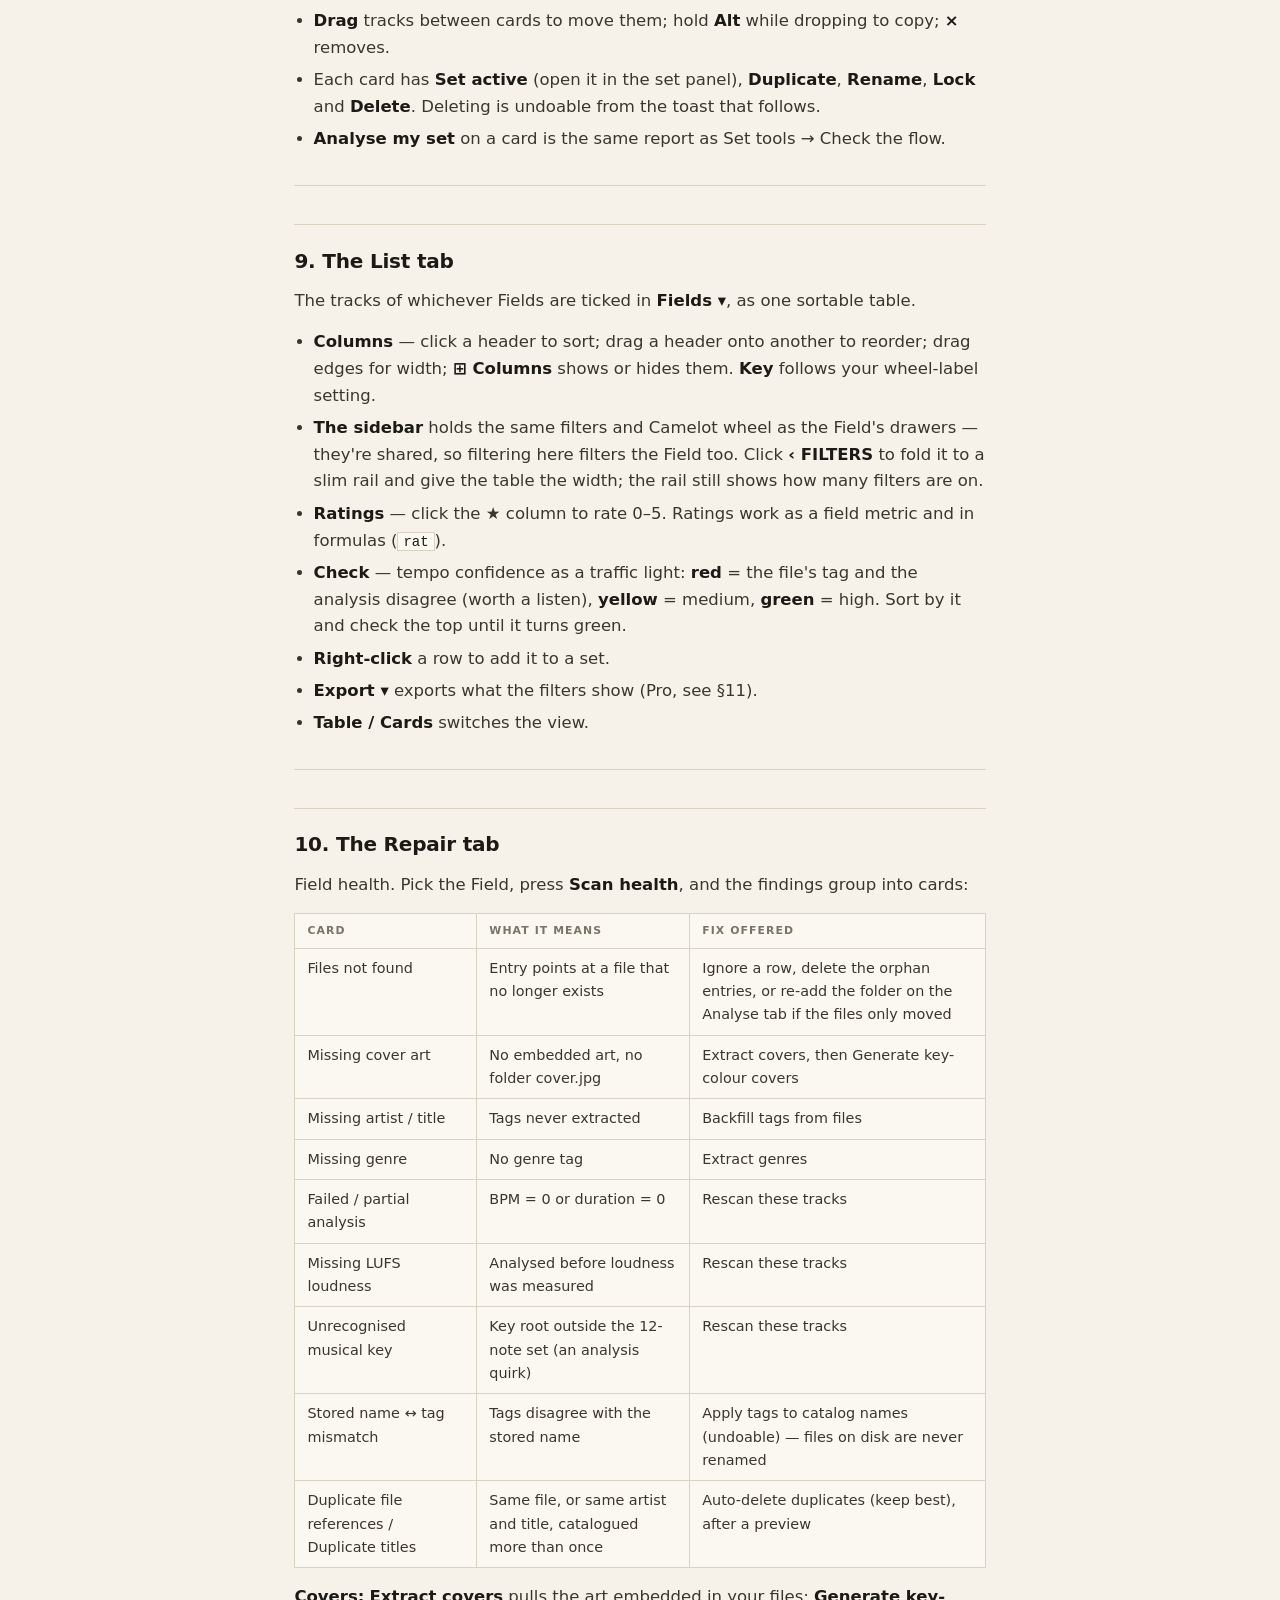
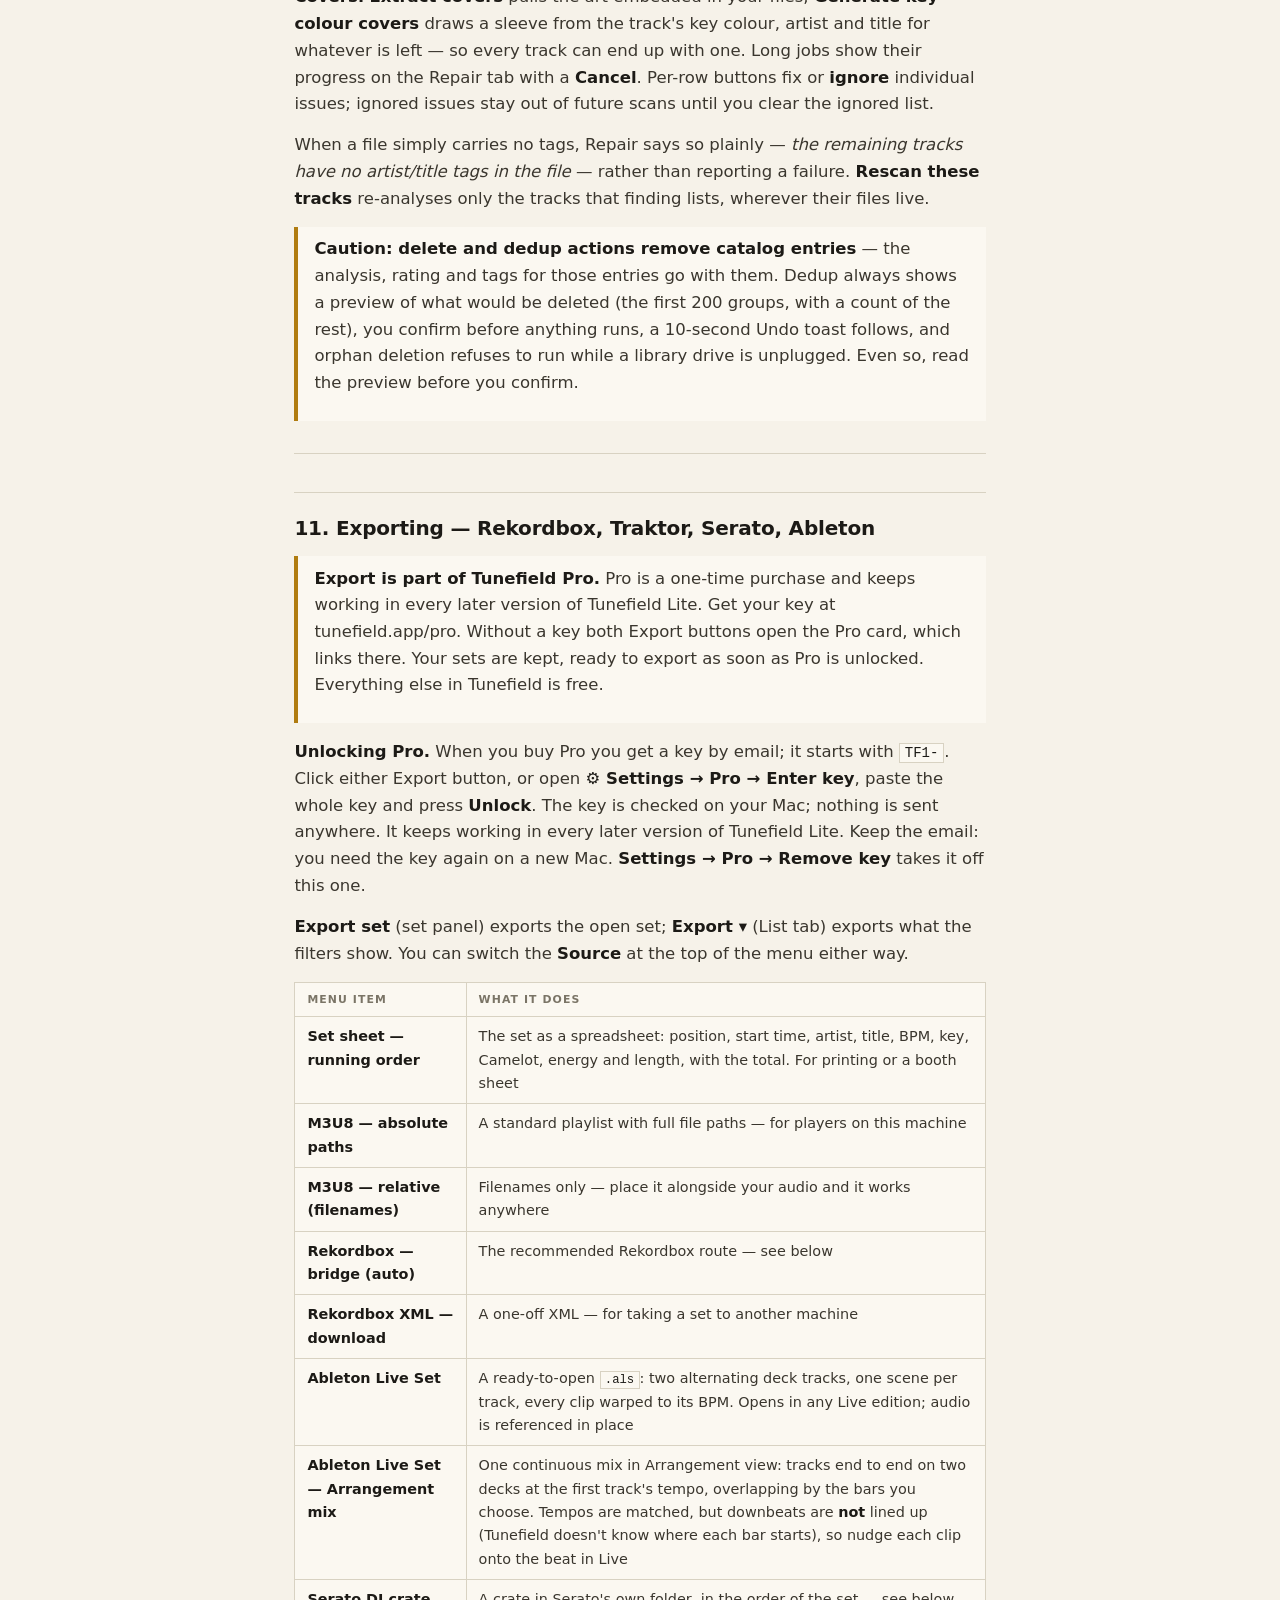
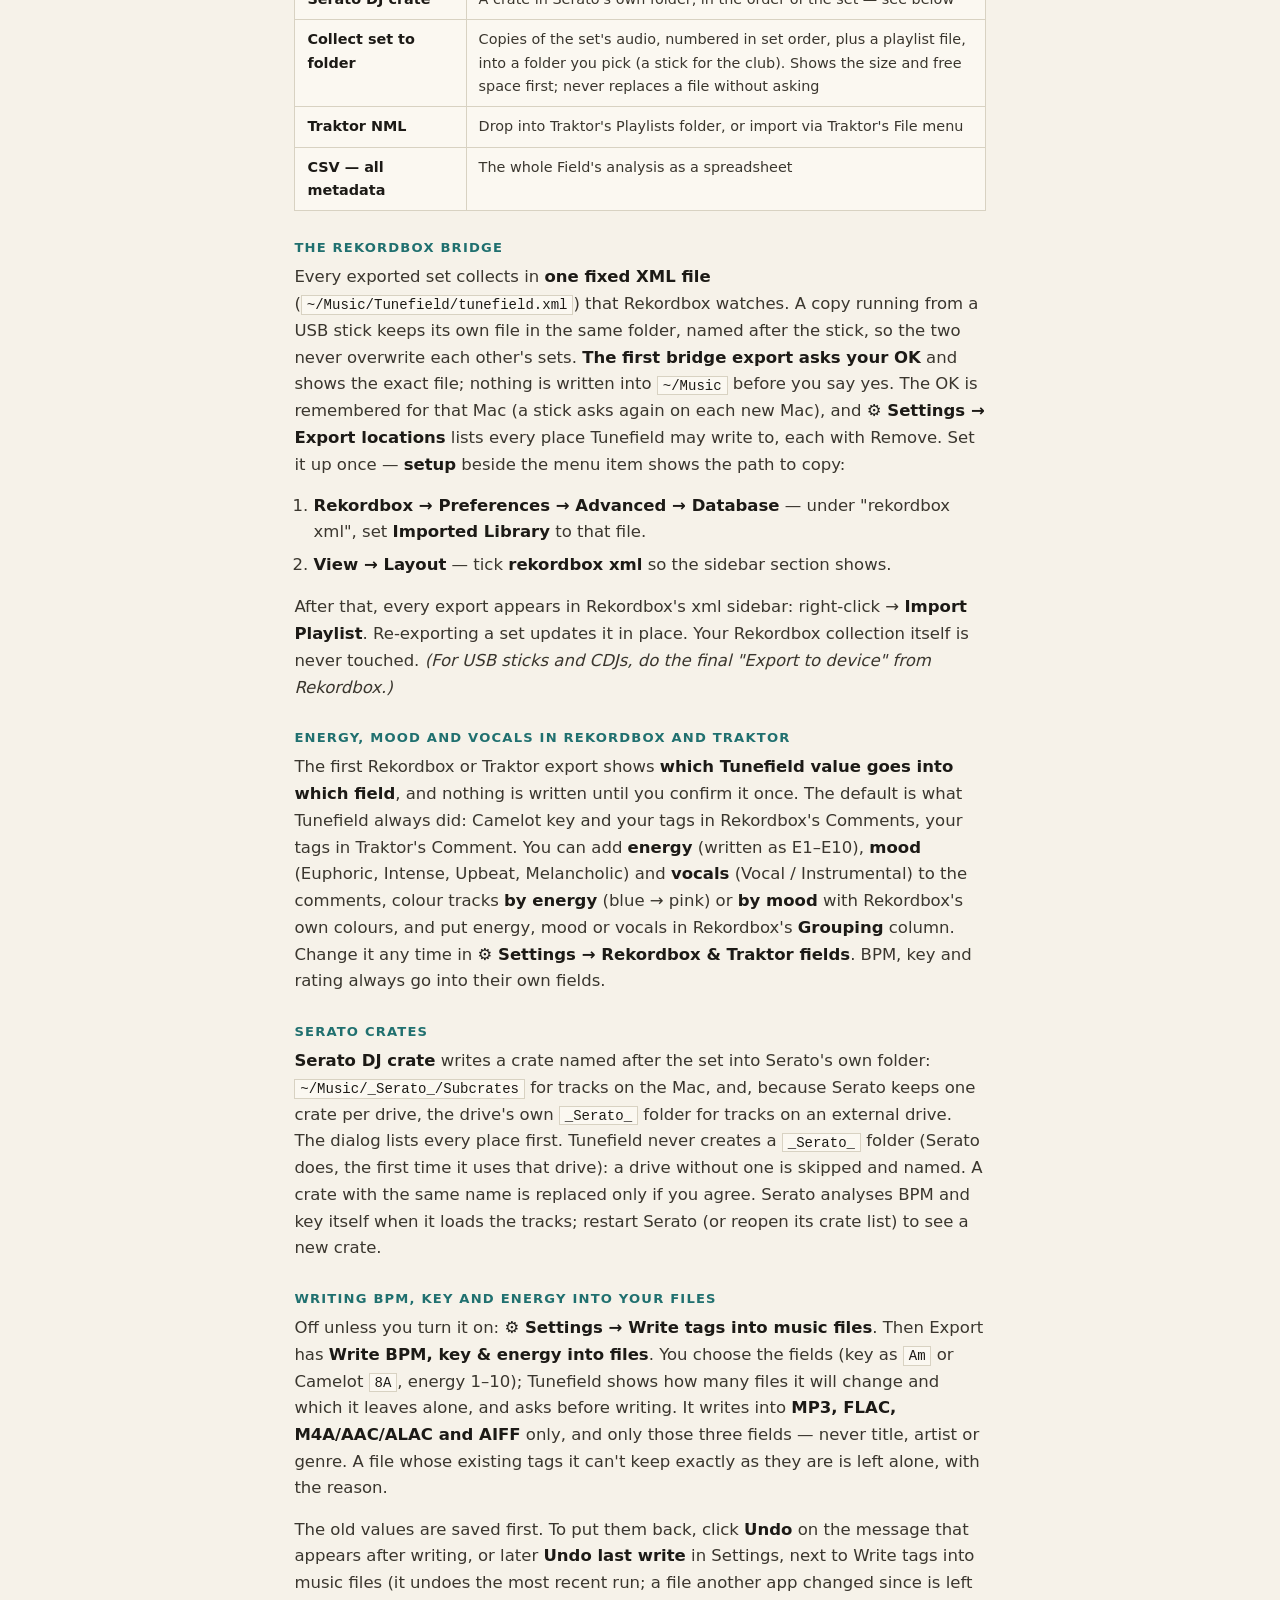
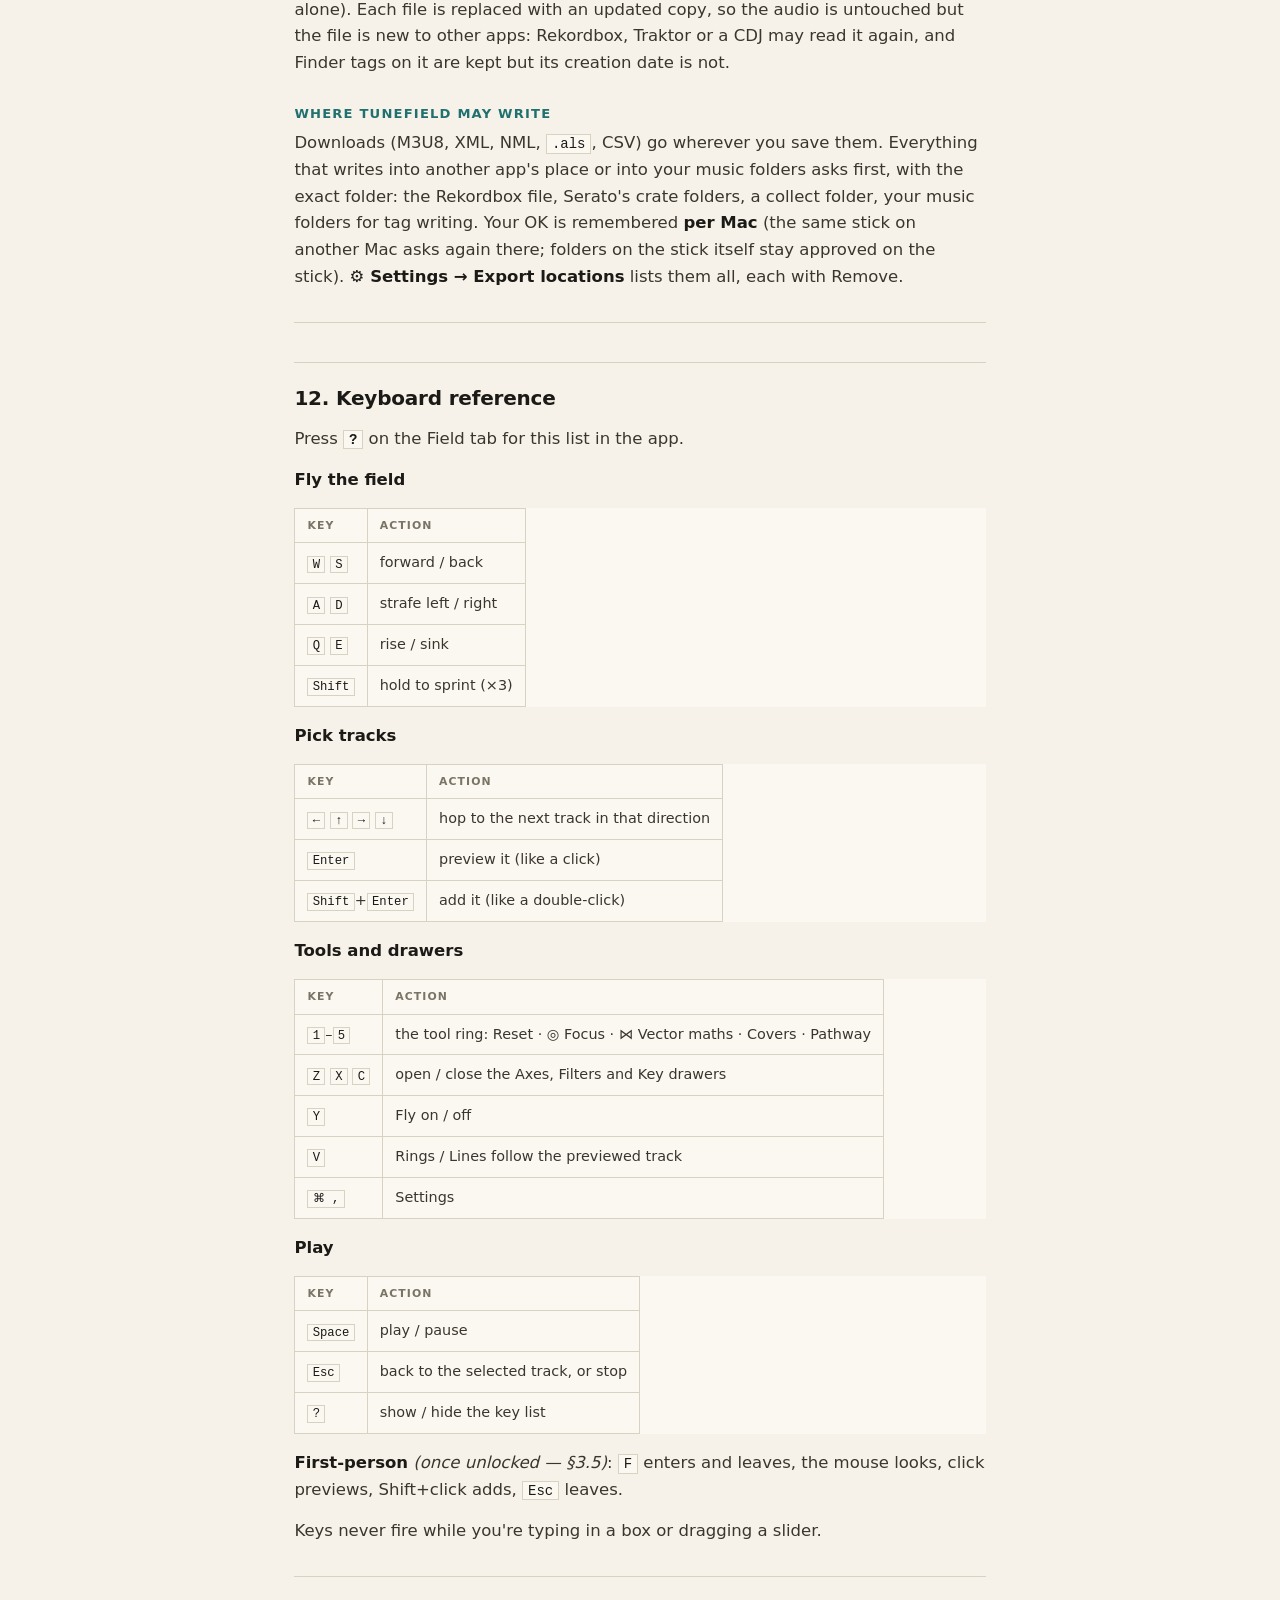
==== commit 1df6ea55: "Put Tunefield on a USB stick from the Mac app, and update it there (U1) Settings > USB stick lists c" ====
--- a/static/manual.html
+++ b/static/manual.html
@@ -92,6 +92,7 @@
 <li><strong>Export set.</strong> Rekordbox, Traktor, Ableton or M3U8. Export is part of Tunefield Pro (see §11).</li>
 </ol>
 <p>Everything you create lives in <code>~/Library/Application Support/Tunefield Lite/data/</code> (on the USB stick, beside the app, for the portable build). Deleted audio goes to <code>data/_trash/</code> first, never straight to oblivion.</p>
+<p><strong>On a USB stick.</strong> On your Mac, <strong>⚙ Settings → USB stick</strong> puts Tunefield on a stick, or updates the copy on one. It replaces only the app; the library on the stick and everything else on it stay as they are, and a stick pulled out halfway still has a working app. <strong>Repair</strong> copies the app fresh if it ever won't open. Don't drag the app or a folder onto a stick yourself.</p>
 <p>The five tabs across the top, in workflow order:</p>
 <table>
 <thead>
@@ -587,6 +588,10 @@
 <td>Every place outside its own folder Tunefield may write to, because you said yes; Remove to be asked again</td>
 </tr>
 <tr>
+<td><strong>USB stick</strong></td>
+<td>Puts Tunefield on a connected stick, updates the copy on it, or repairs it (§1). Only the app is replaced</td>
+</tr>
+<tr>
 <td><strong>Beta</strong></td>
 <td>Saves the local usage log, if you want to send it with feedback</td>
 </tr>
@@ -635,7 +640,7 @@
 <p><strong>My acapella or stem is classified wrong.</strong> Put a label in the filename or tags — <code>(Acapella)</code>, <code>(Instrumental)</code>, <code>Vocals Only</code> — and it overrides detection.</p>
 <p><strong>Filtered-out tracks disappear.</strong> A filter takes them off the screen. <strong>⚙ Settings → Filtered-out tracks</strong> keeps them as faint ghosts instead.</p>
 <p><strong>I deleted something I shouldn't have.</strong> Set deletion has an Undo toast; Repair deletions offer an Undo; deleted audio moves to <code>data/_trash/</code> rather than being erased.</p>
-<p><strong>"Using this Mac's data, not the stick's."</strong> The stick (or the folder beside the app) couldn't be written to — a locked stick, or a copy macOS opened from a quarantined download — so Tunefield used this Mac's own data folder instead. Unlock the stick, or remove the quarantine flag once (<code>xattr -dr com.apple.quarantine</code> on the app), and relaunch.</p>
+<p><strong>"Using this Mac's data, not the stick's."</strong> The stick (or the folder beside the app) couldn't be written to — a locked stick, or a copy macOS opened from a quarantined download — so Tunefield used this Mac's own data folder instead. Unlock the stick, or put Tunefield on it again from your Mac with <strong>⚙ Settings → USB stick → Repair</strong>, and relaunch.</p>
 <p><strong>Start over cleanly.</strong> Quit, delete <code>~/Library/Application Support/Tunefield Lite</code> (or the <code>data/</code> folder on the stick, for the portable build), relaunch.</p>
 <hr />
 <h2 id="15-appendix-what-the-metrics-mean">15. Appendix: what the metrics mean</h2>
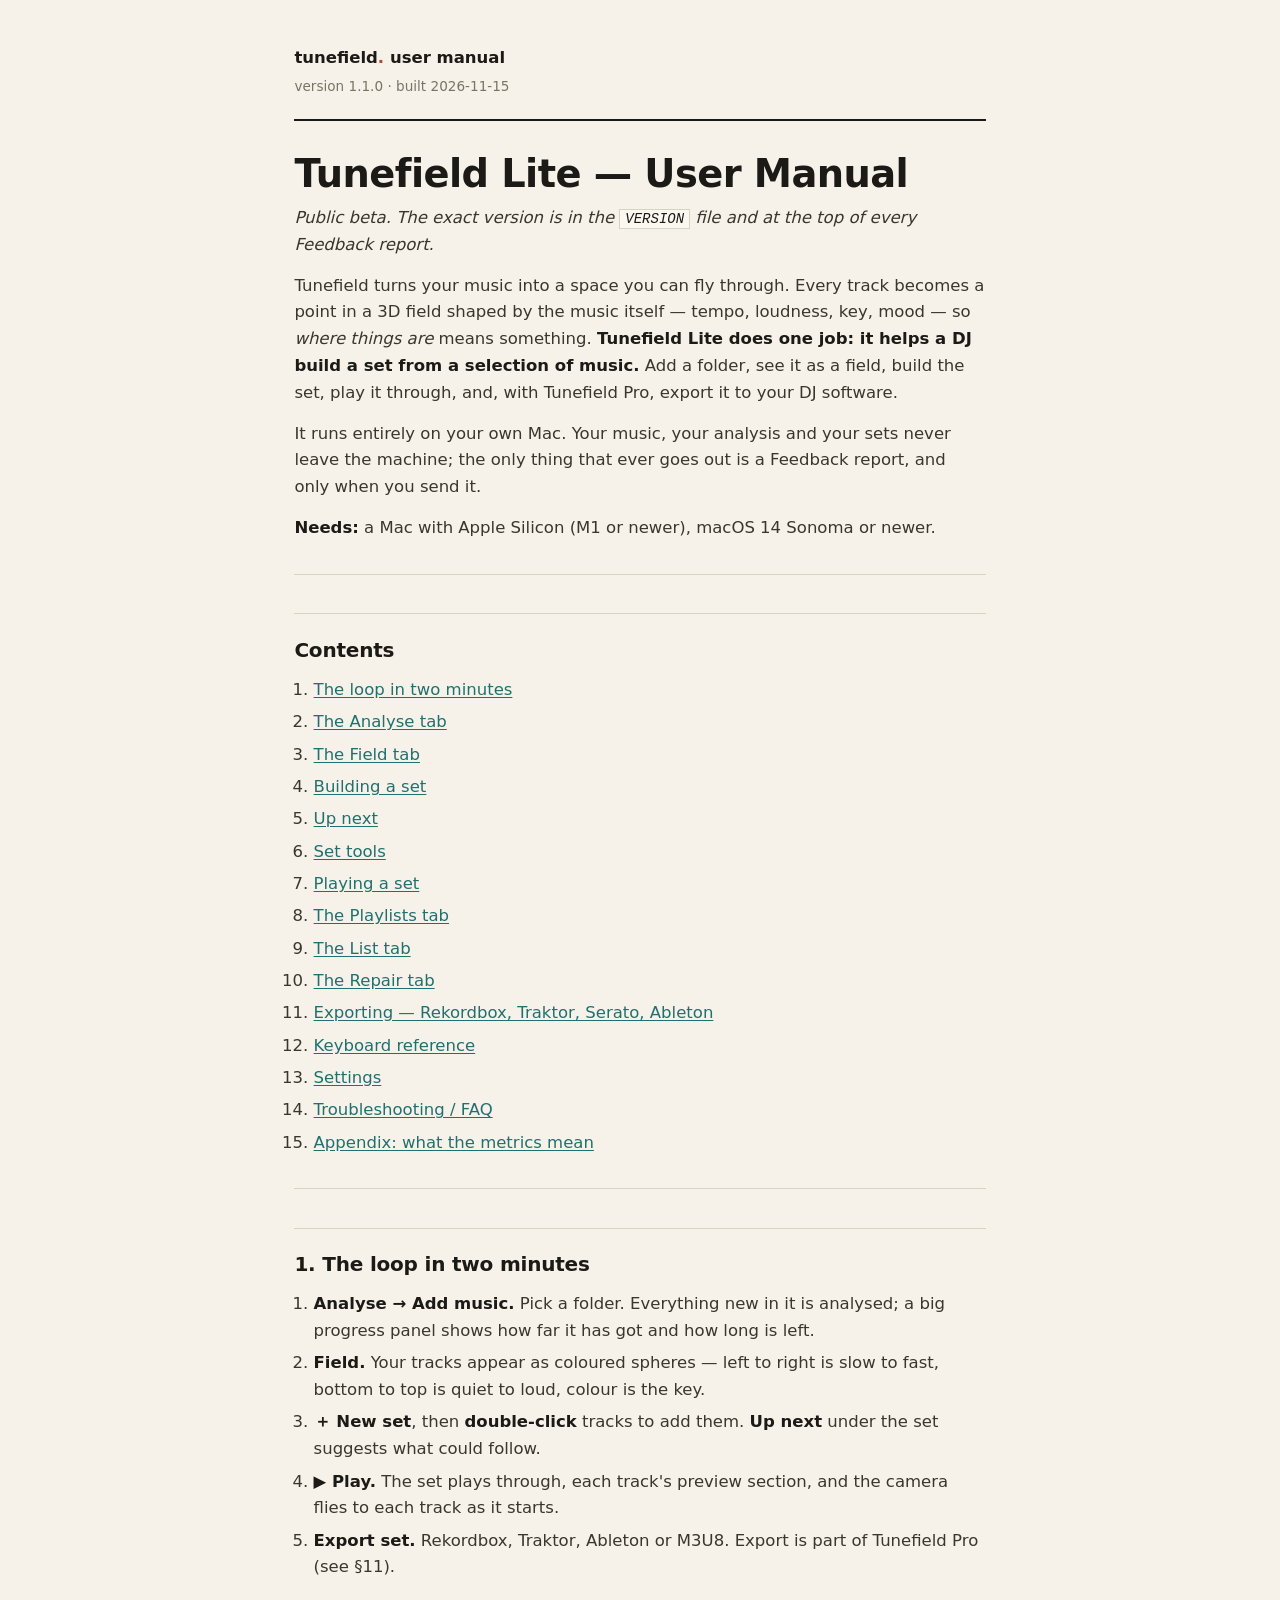
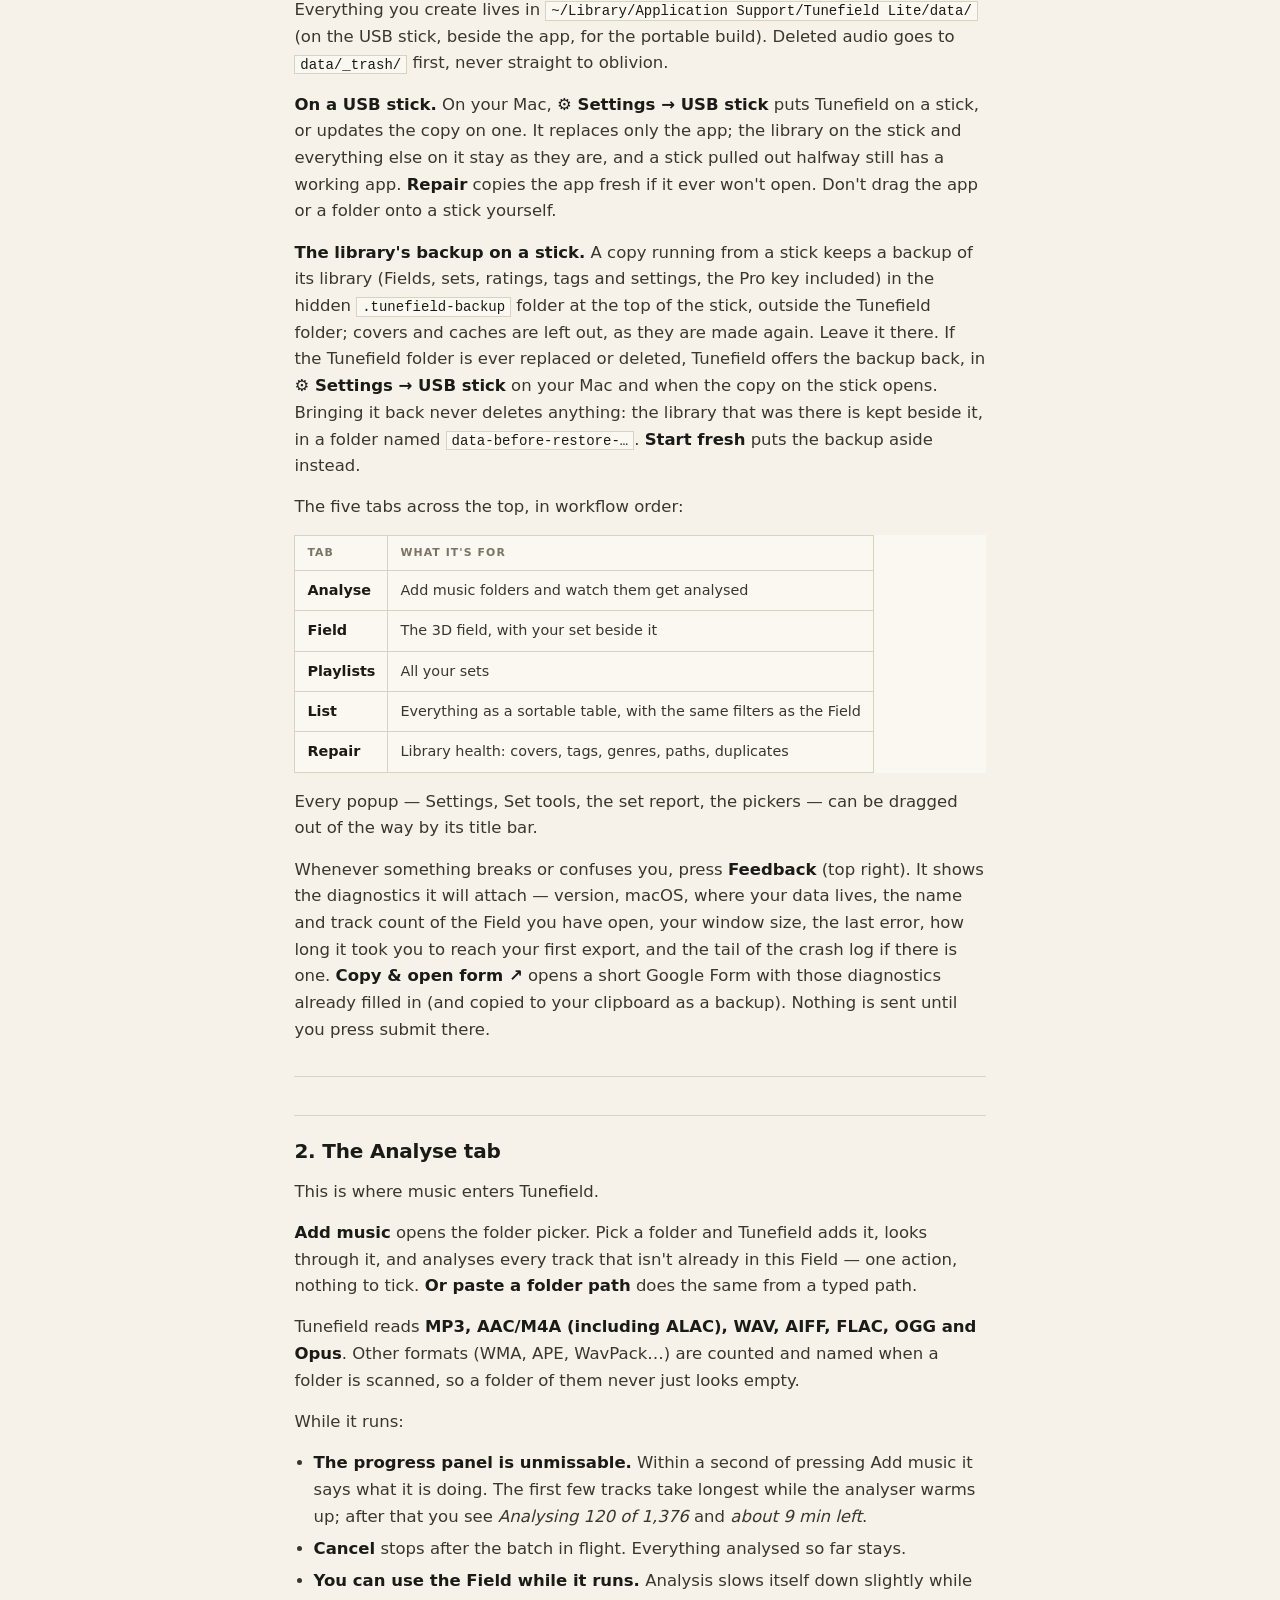
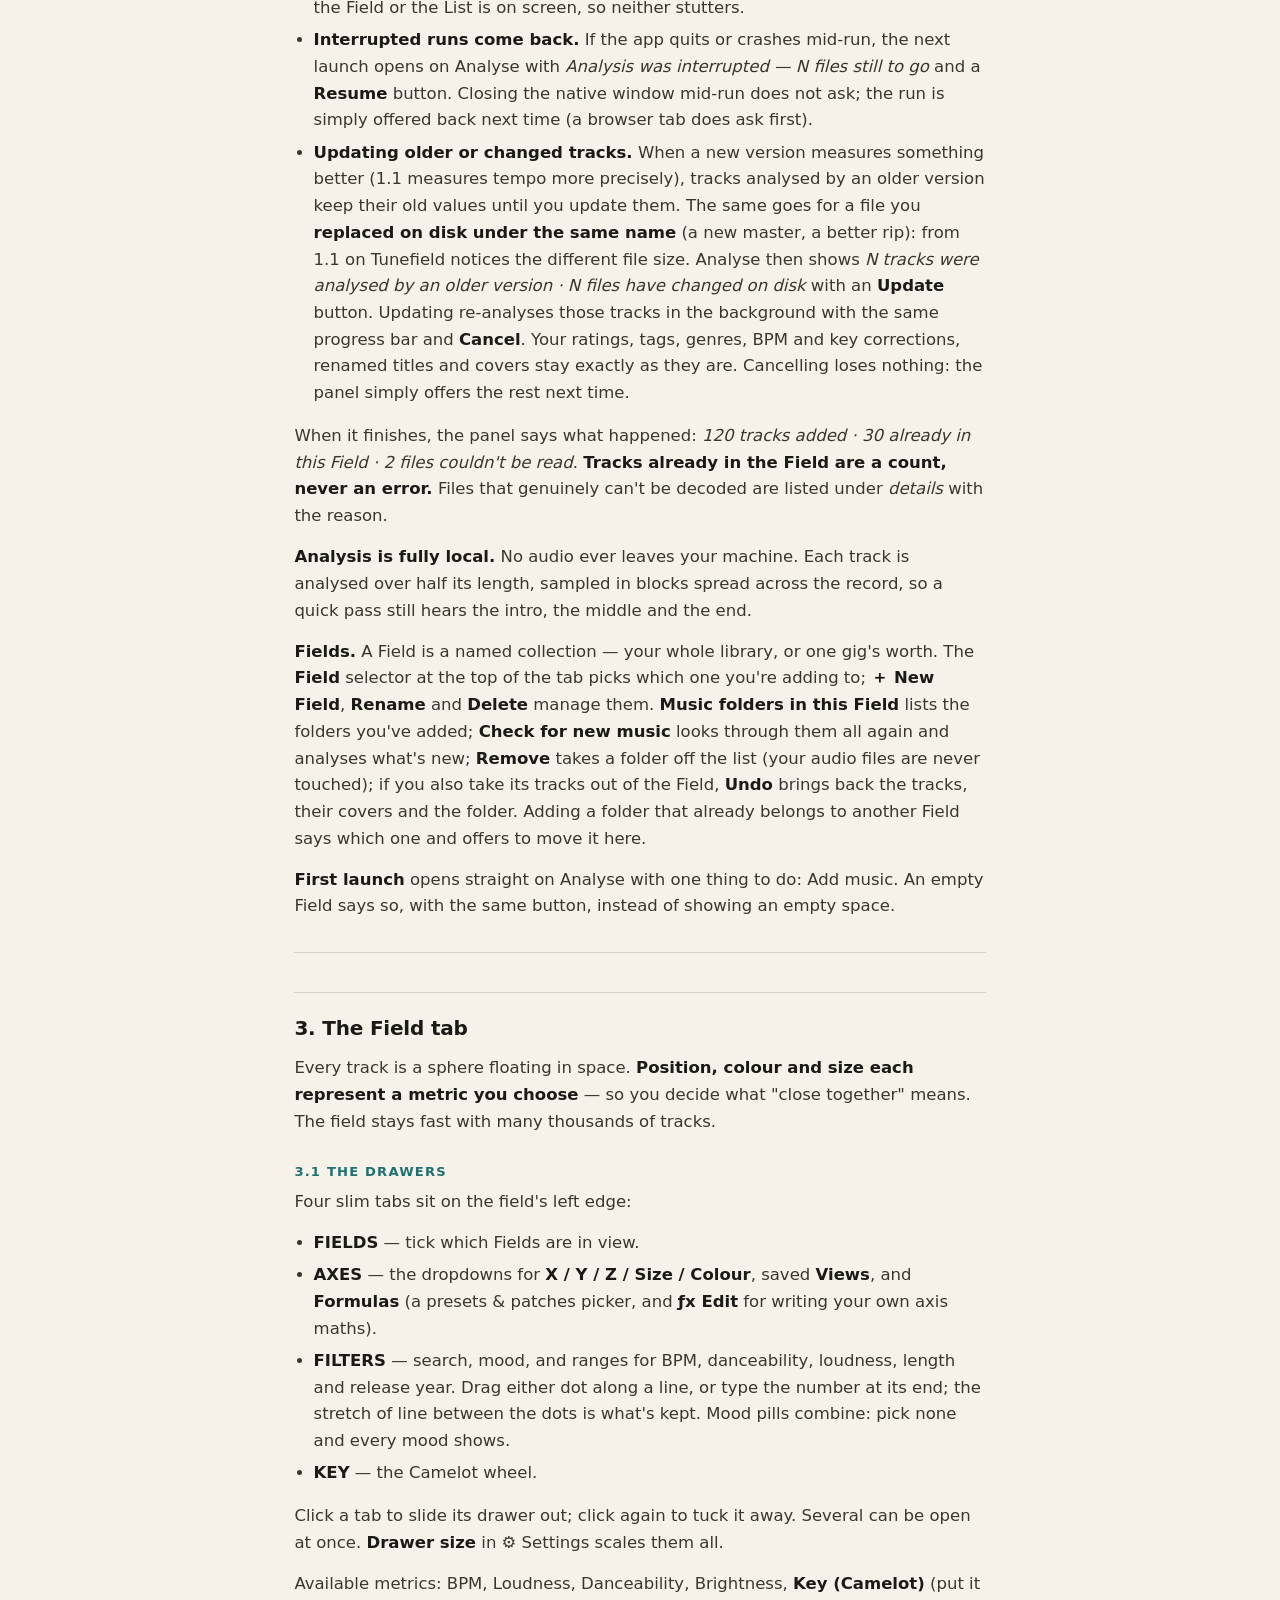
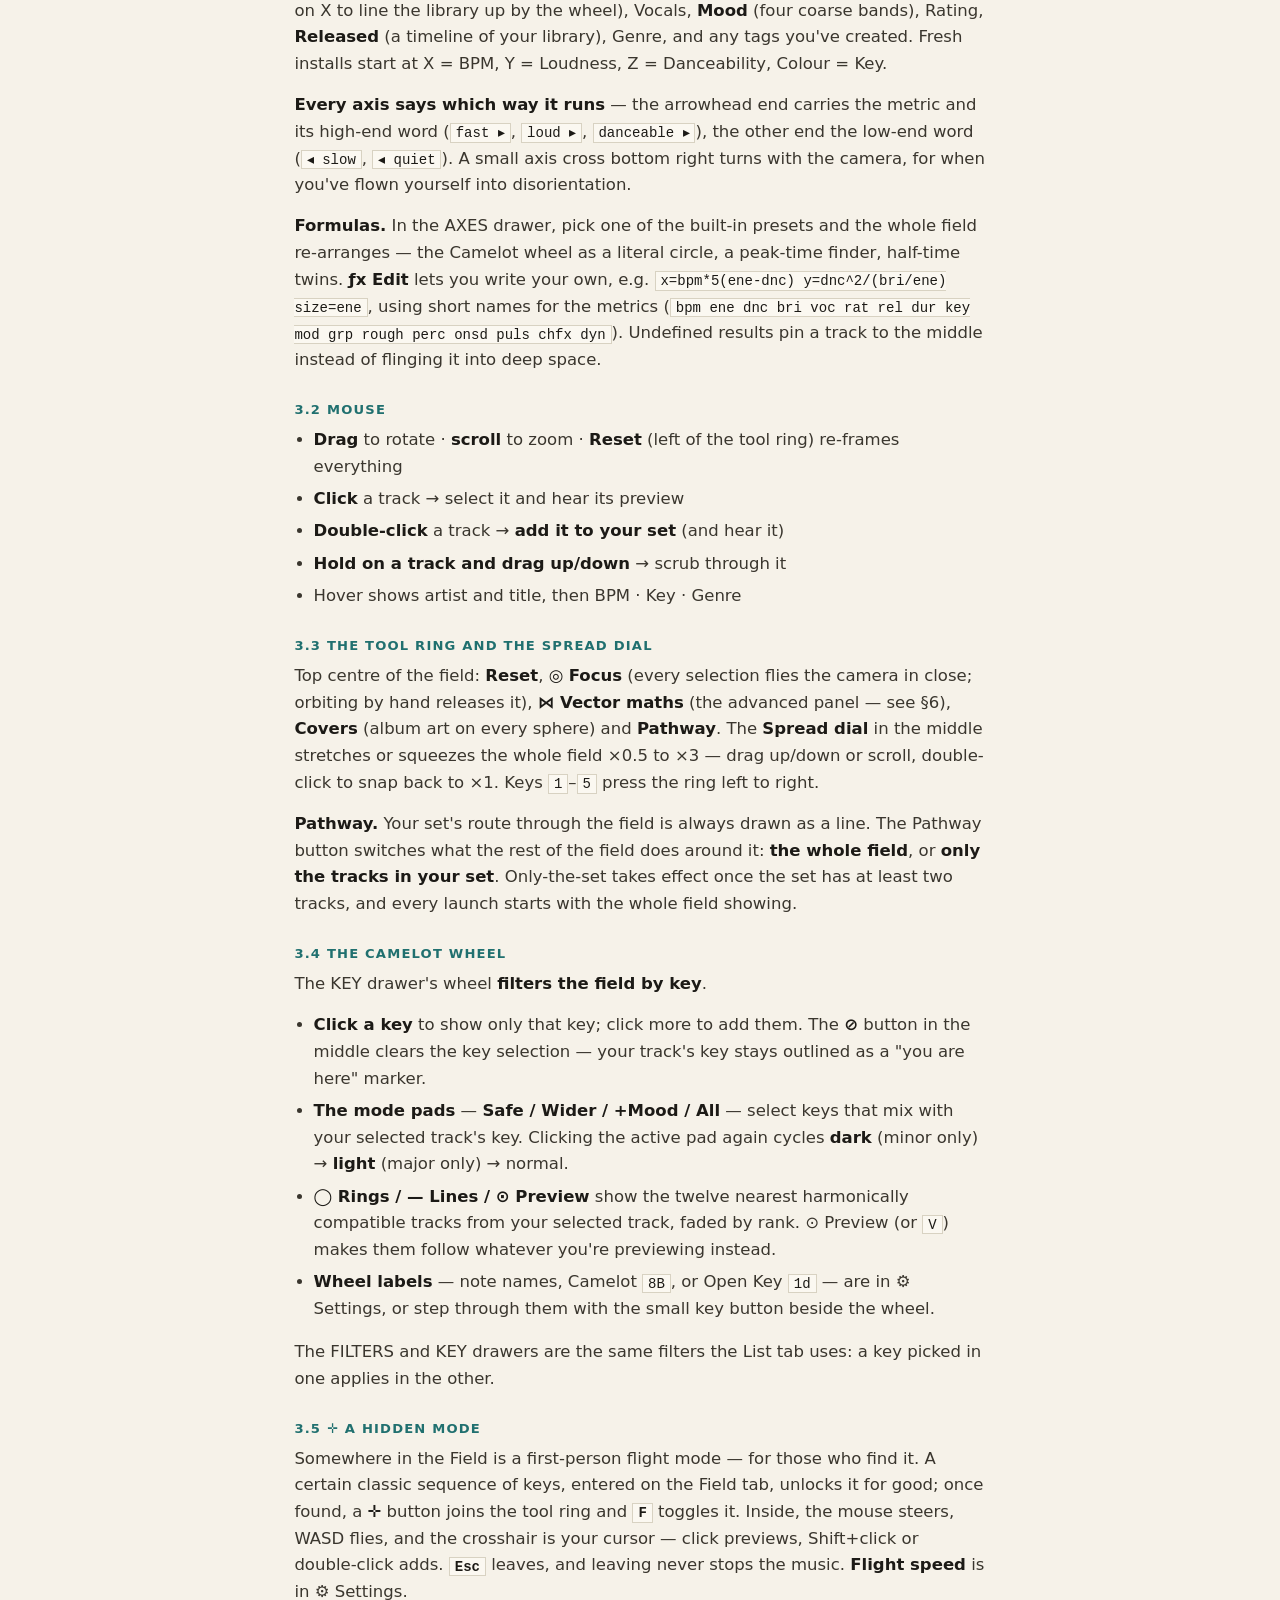
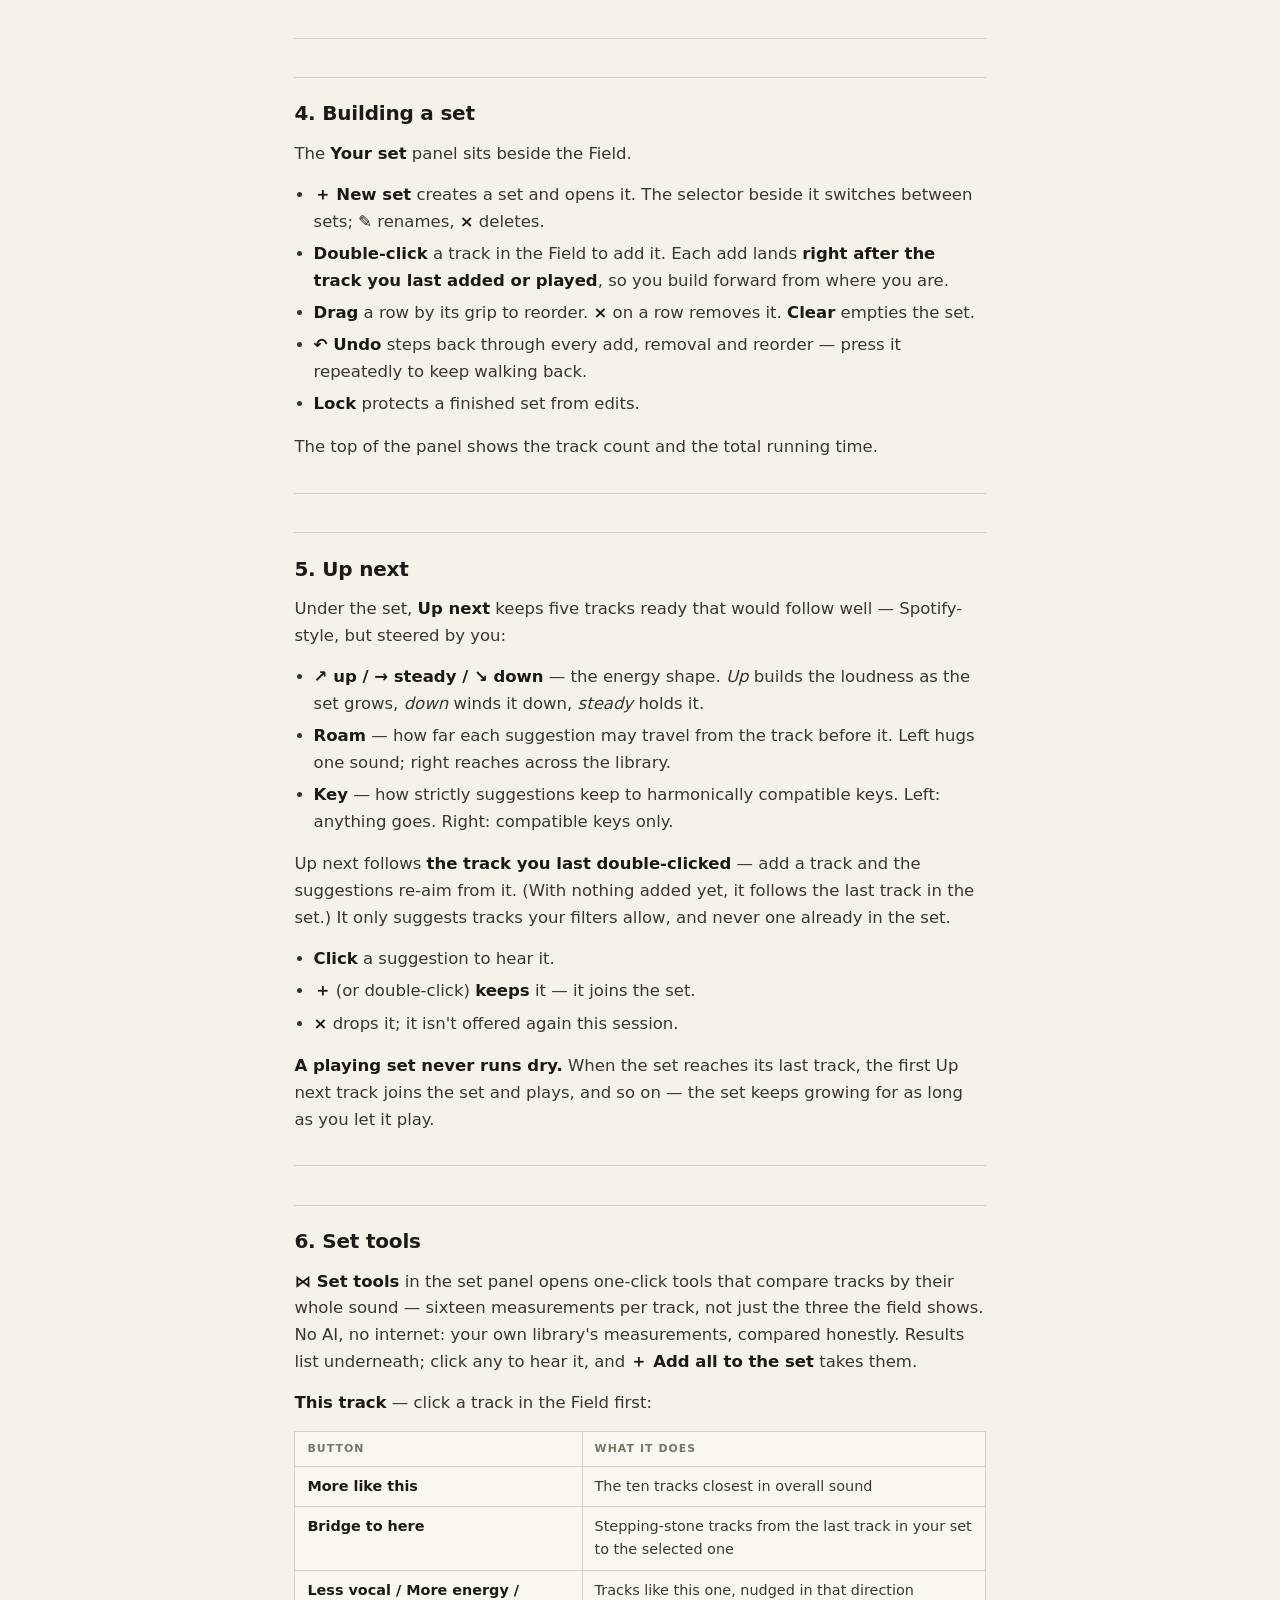
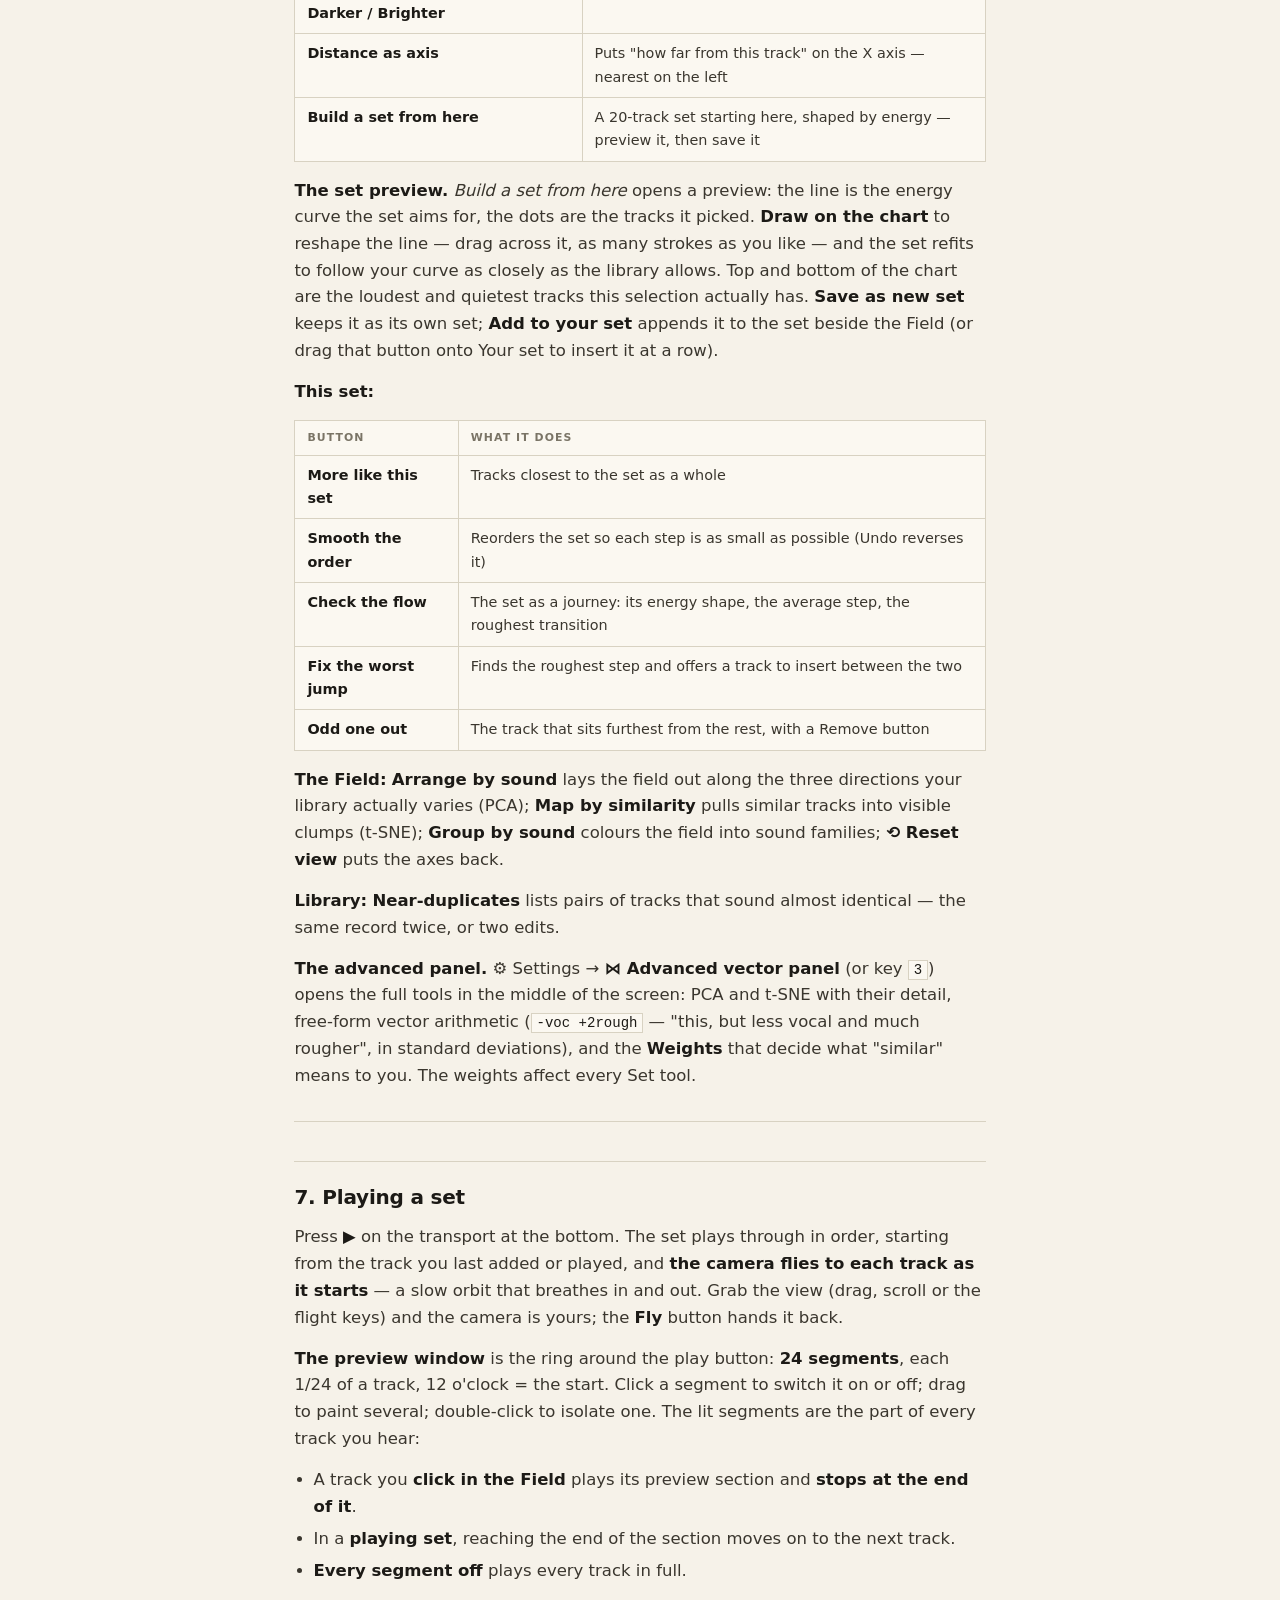
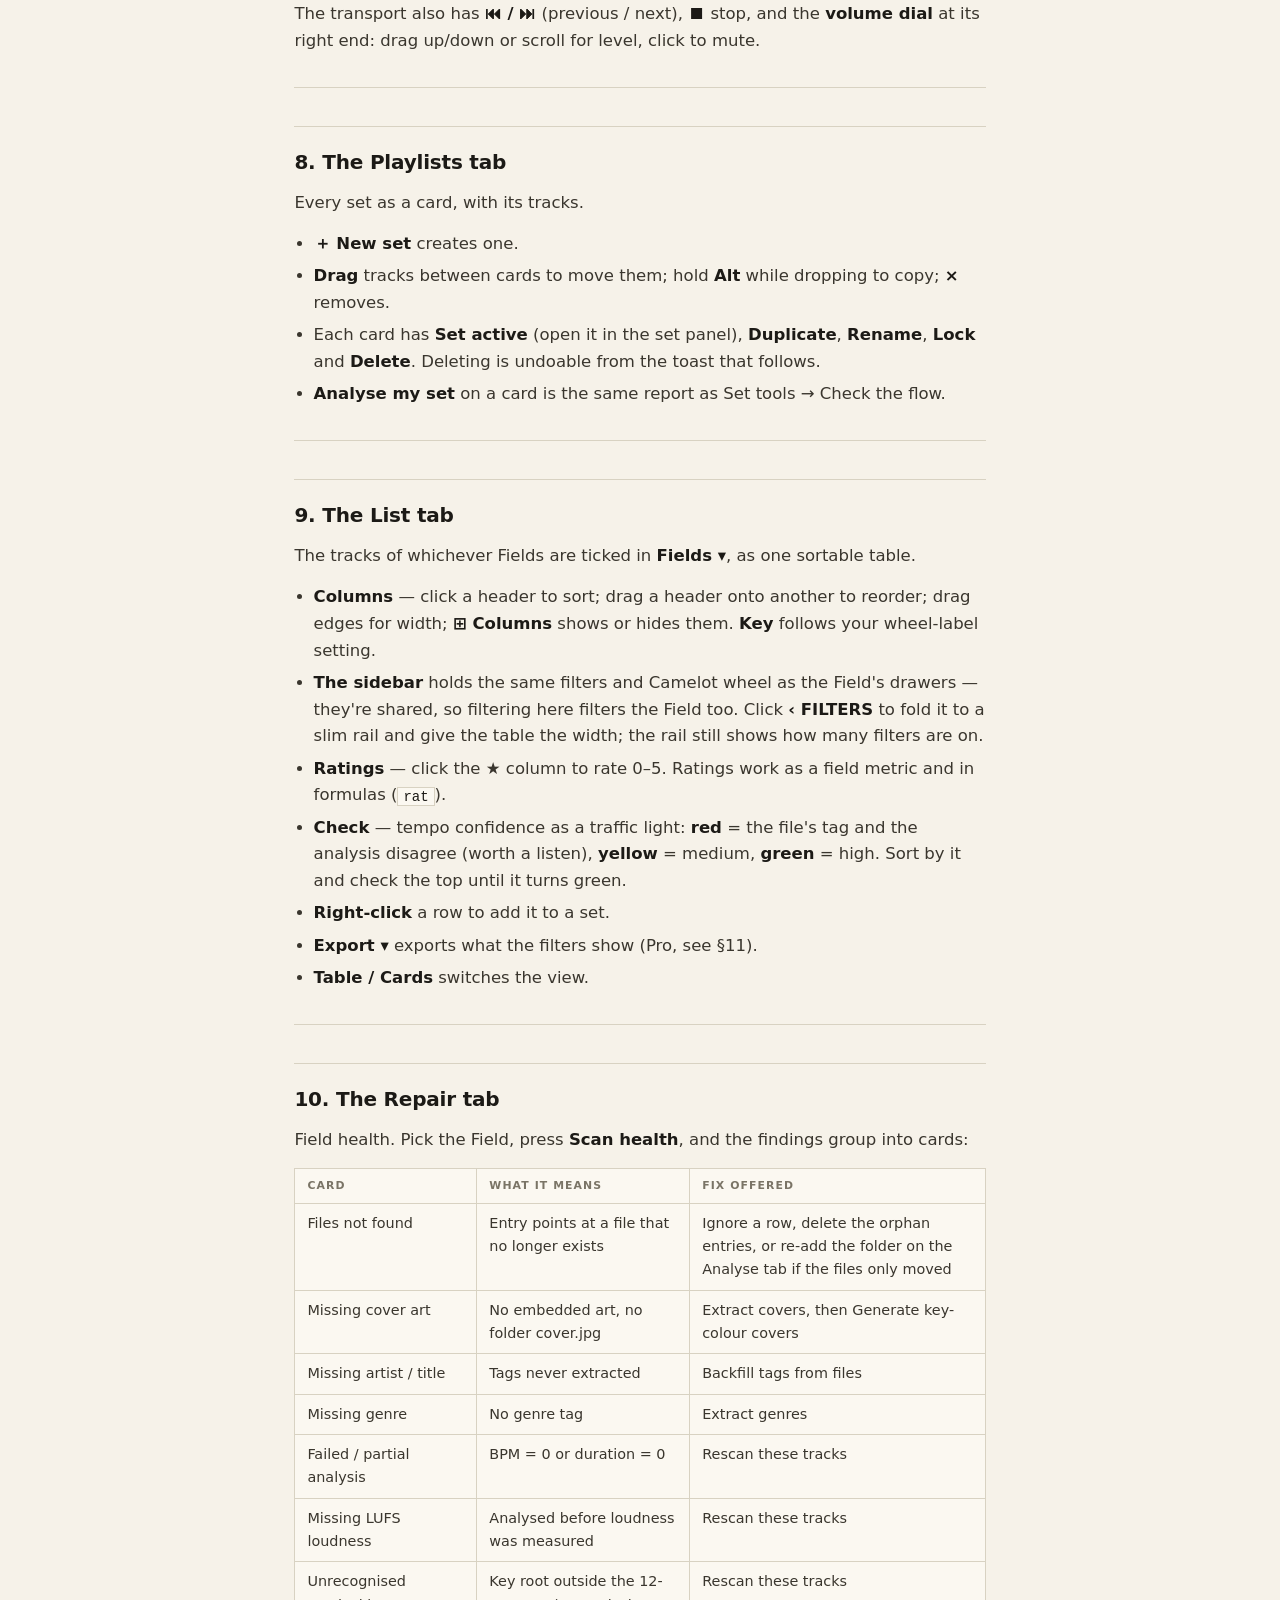
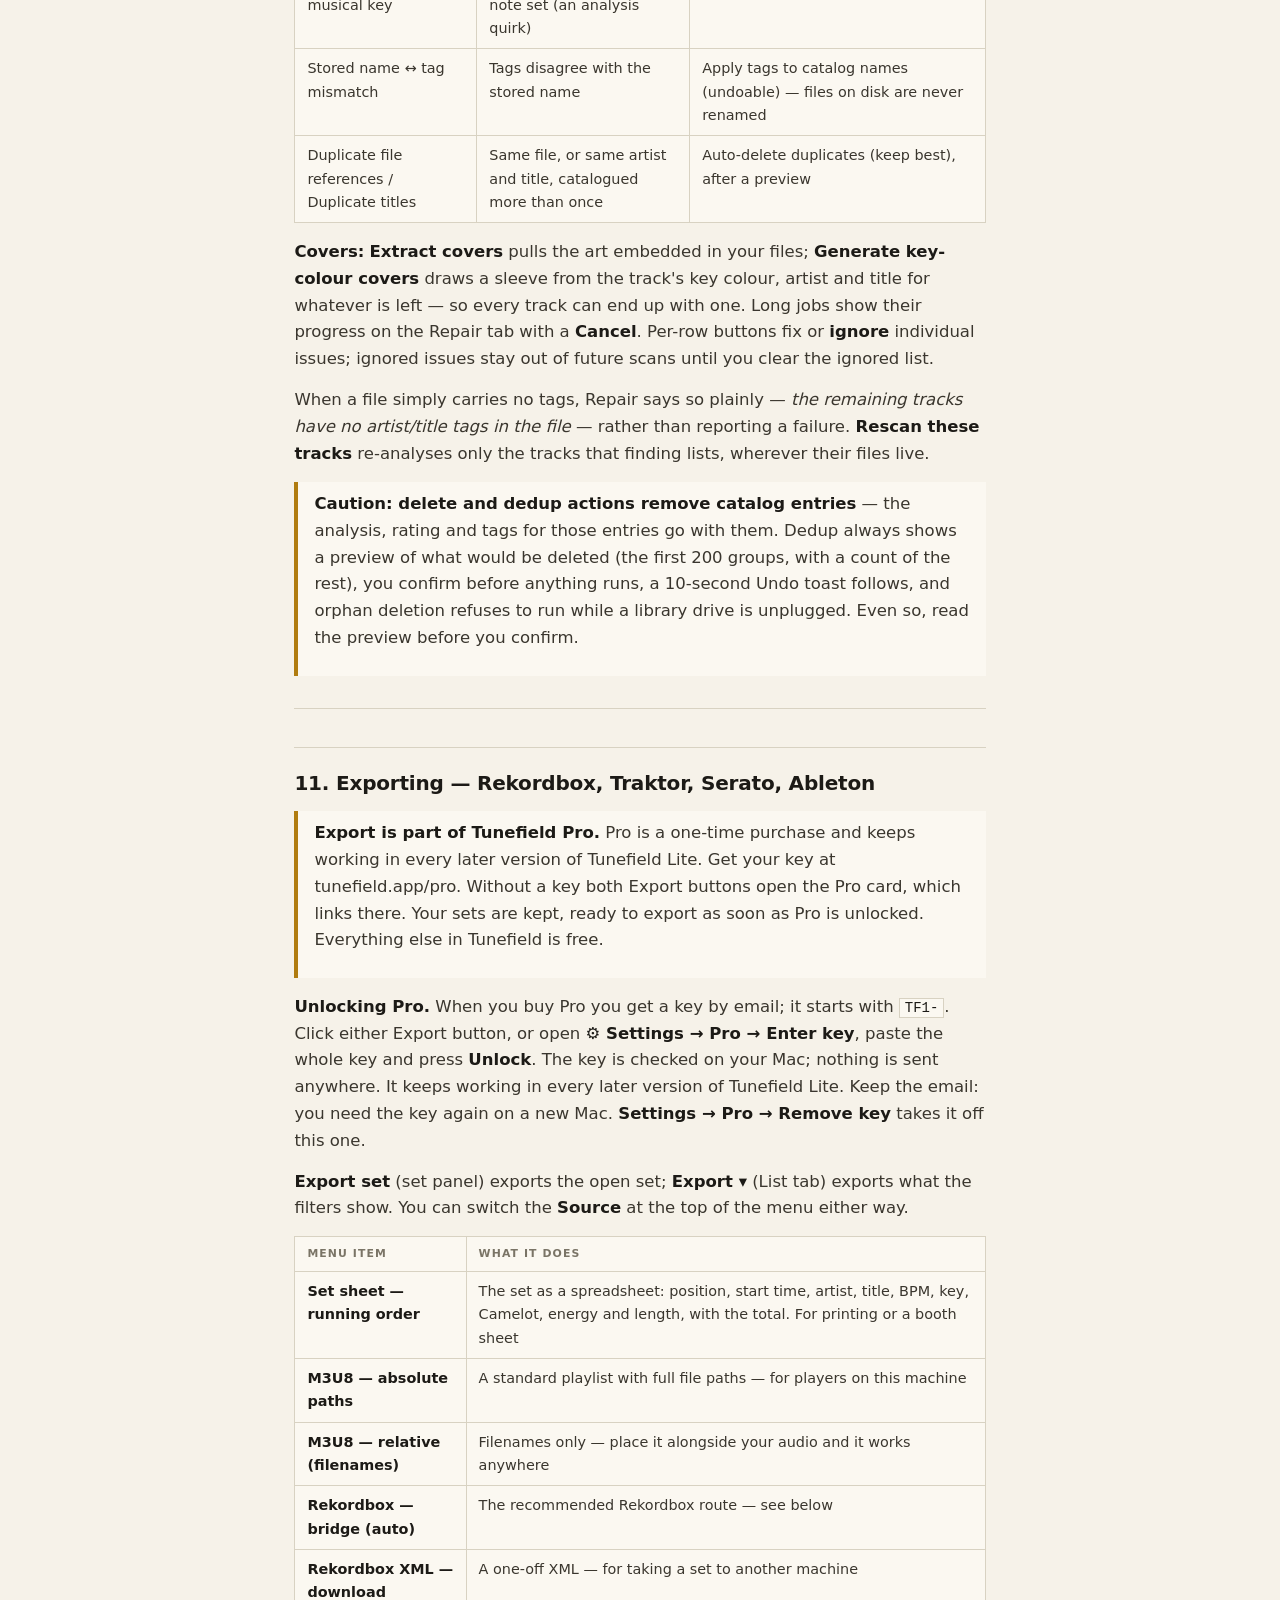
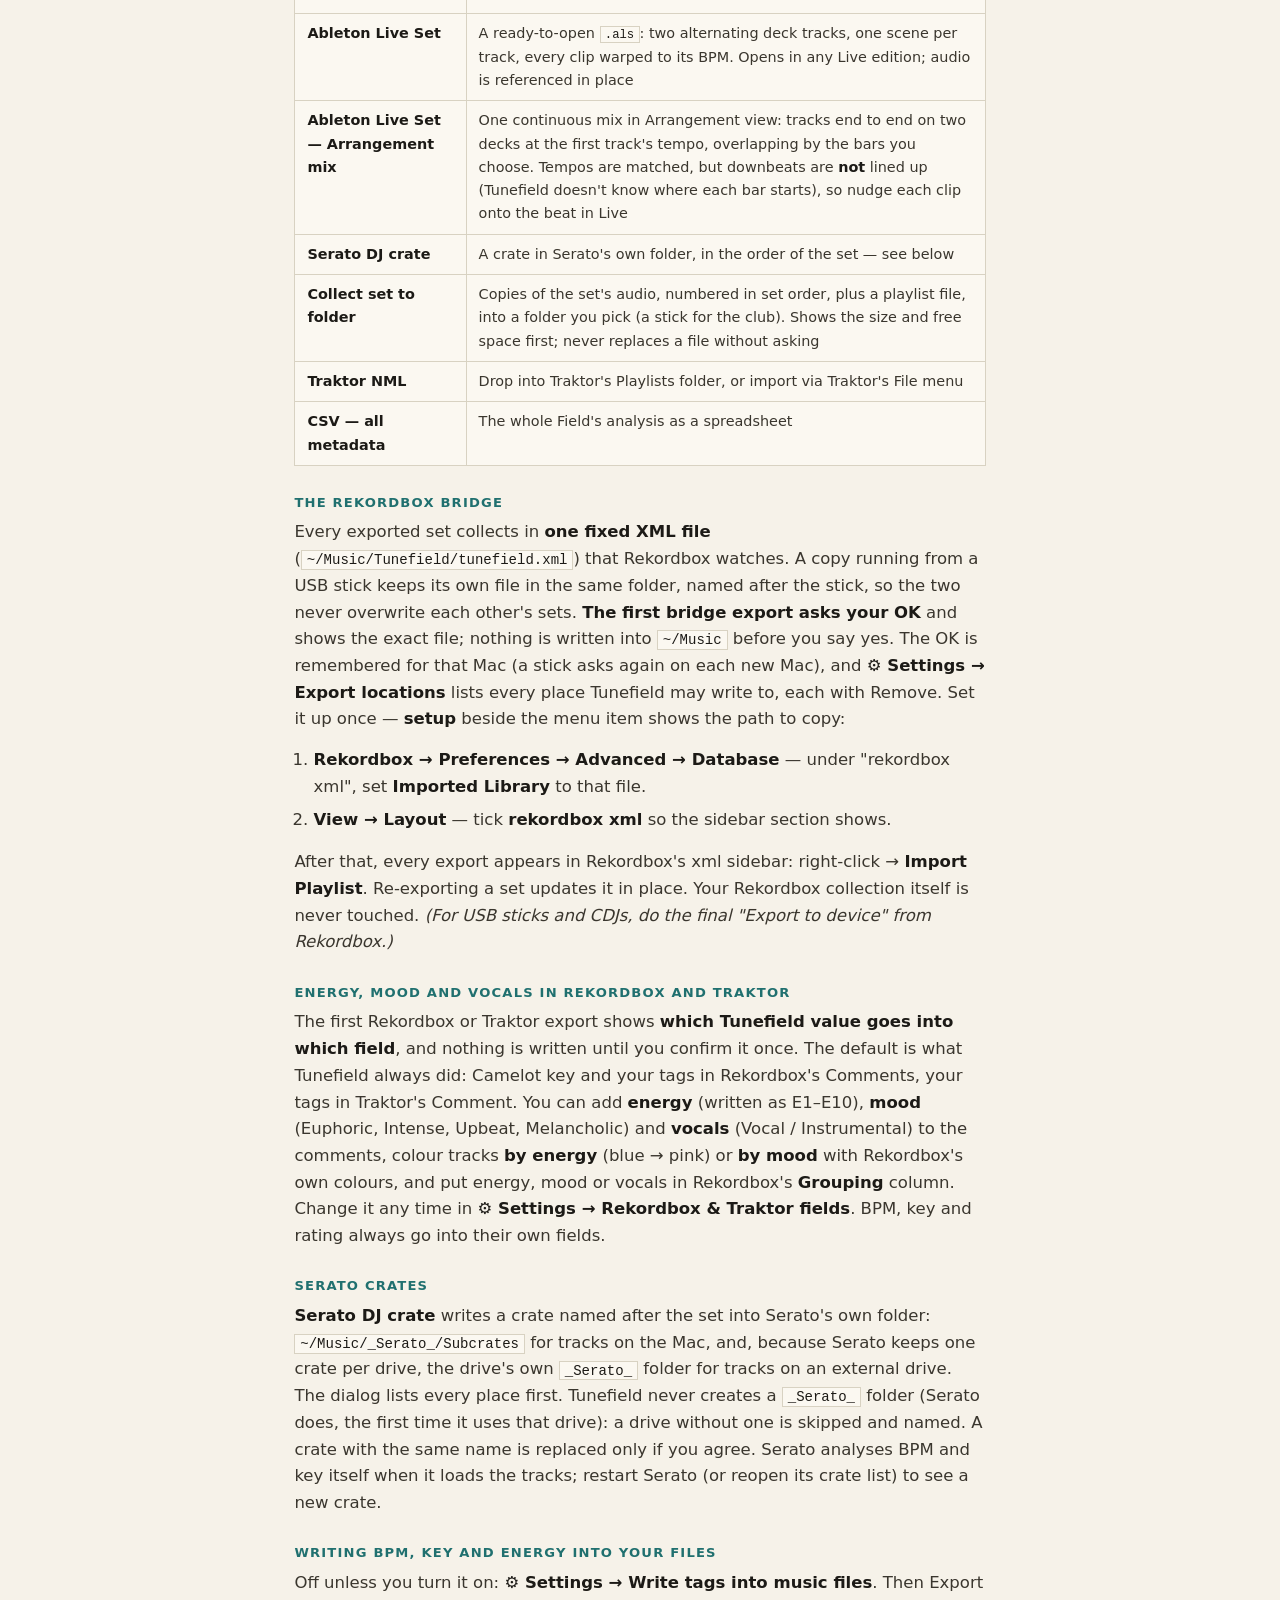
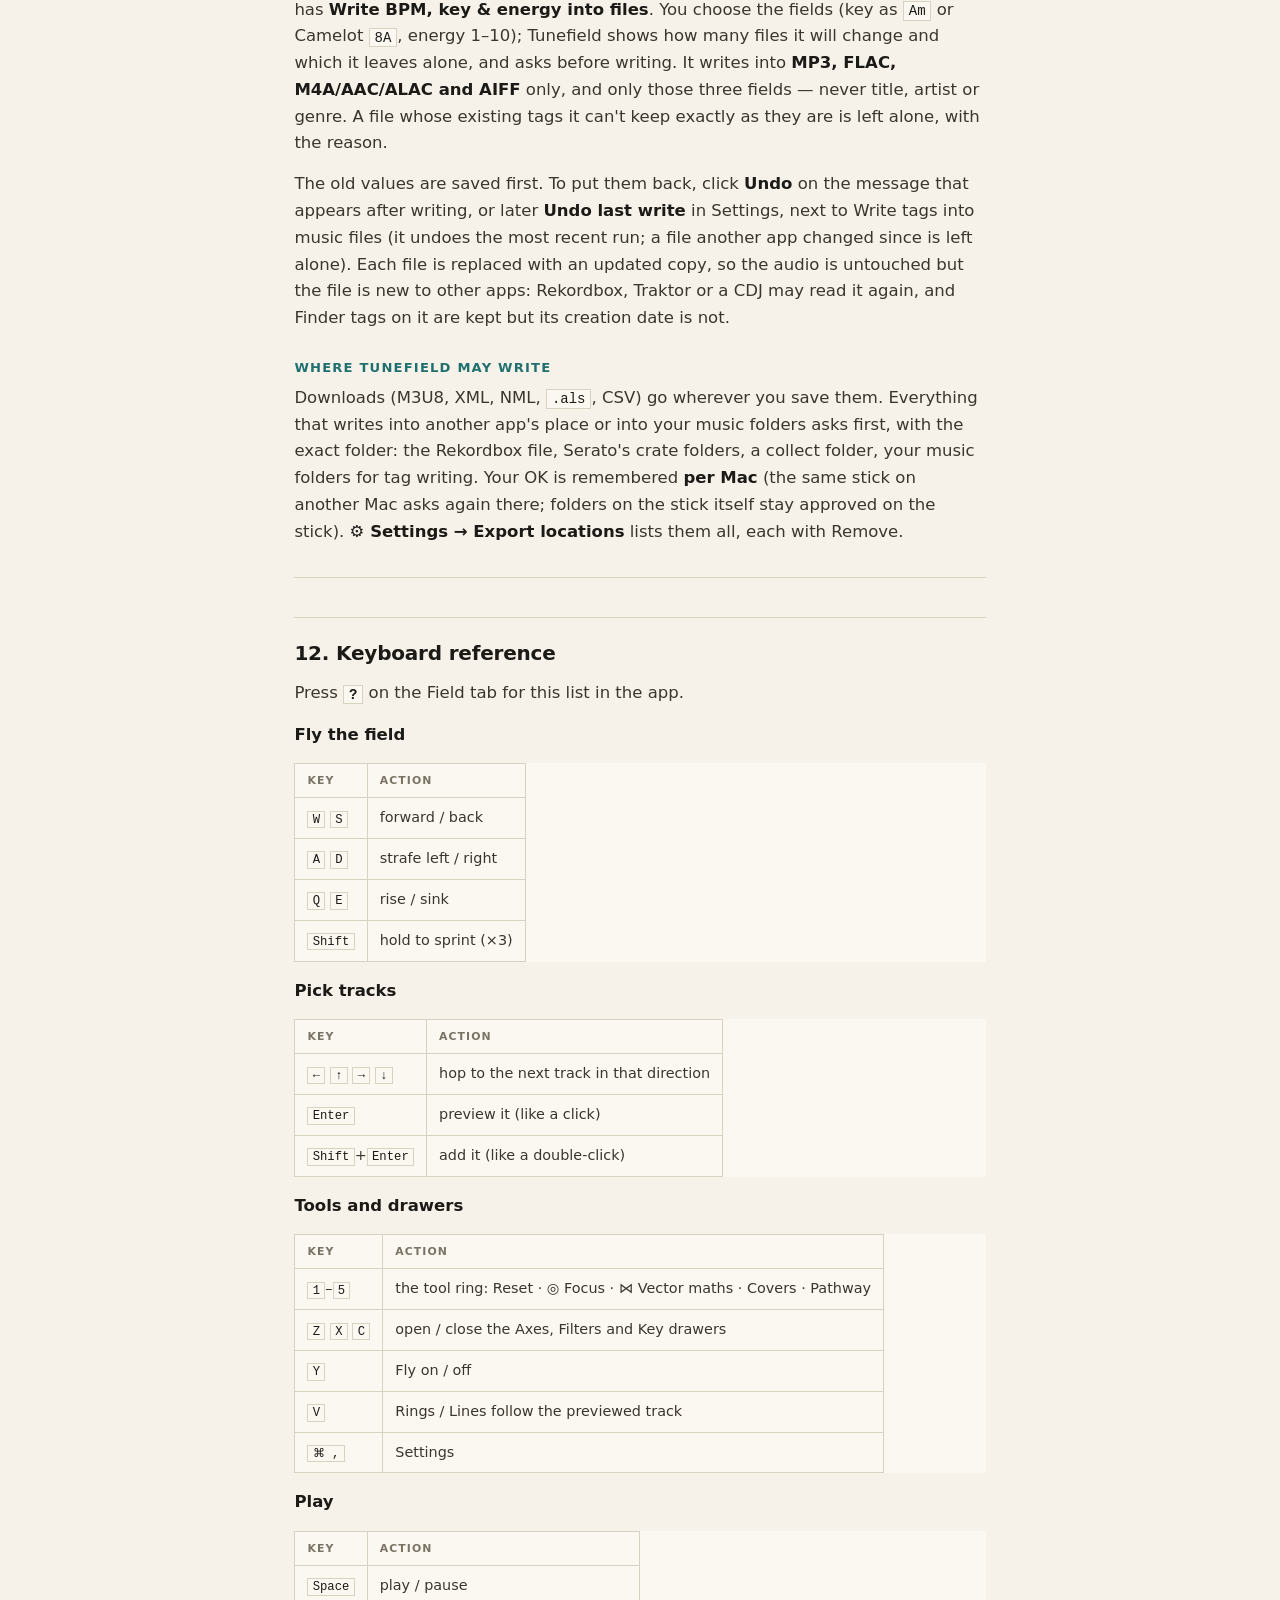
==== commit 618fe936: "Keep a stick's library backup outside its folder, and offer it back (U1 net) Mark, 15 Nov 22:32: "Ne" ====
--- a/static/manual.html
+++ b/static/manual.html
@@ -93,6 +93,7 @@
 </ol>
 <p>Everything you create lives in <code>~/Library/Application Support/Tunefield Lite/data/</code> (on the USB stick, beside the app, for the portable build). Deleted audio goes to <code>data/_trash/</code> first, never straight to oblivion.</p>
 <p><strong>On a USB stick.</strong> On your Mac, <strong>⚙ Settings → USB stick</strong> puts Tunefield on a stick, or updates the copy on one. It replaces only the app; the library on the stick and everything else on it stay as they are, and a stick pulled out halfway still has a working app. <strong>Repair</strong> copies the app fresh if it ever won't open. Don't drag the app or a folder onto a stick yourself.</p>
+<p><strong>The library's backup on a stick.</strong> A copy running from a stick keeps a backup of its library (Fields, sets, ratings, tags and settings, the Pro key included) in the hidden <code>.tunefield-backup</code> folder at the top of the stick, outside the Tunefield folder; covers and caches are left out, as they are made again. Leave it there. If the Tunefield folder is ever replaced or deleted, Tunefield offers the backup back, in <strong>⚙ Settings → USB stick</strong> on your Mac and when the copy on the stick opens. Bringing it back never deletes anything: the library that was there is kept beside it, in a folder named <code>data-before-restore-…</code>. <strong>Start fresh</strong> puts the backup aside instead.</p>
 <p>The five tabs across the top, in workflow order:</p>
 <table>
 <thead>
@@ -592,6 +593,10 @@
 <td>Puts Tunefield on a connected stick, updates the copy on it, or repairs it (§1). Only the app is replaced</td>
 </tr>
 <tr>
+<td><strong>Library backup</strong></td>
+<td>On a copy running from a stick: when its library's backup was last saved (§1)</td>
+</tr>
+<tr>
 <td><strong>Beta</strong></td>
 <td>Saves the local usage log, if you want to send it with feedback</td>
 </tr>
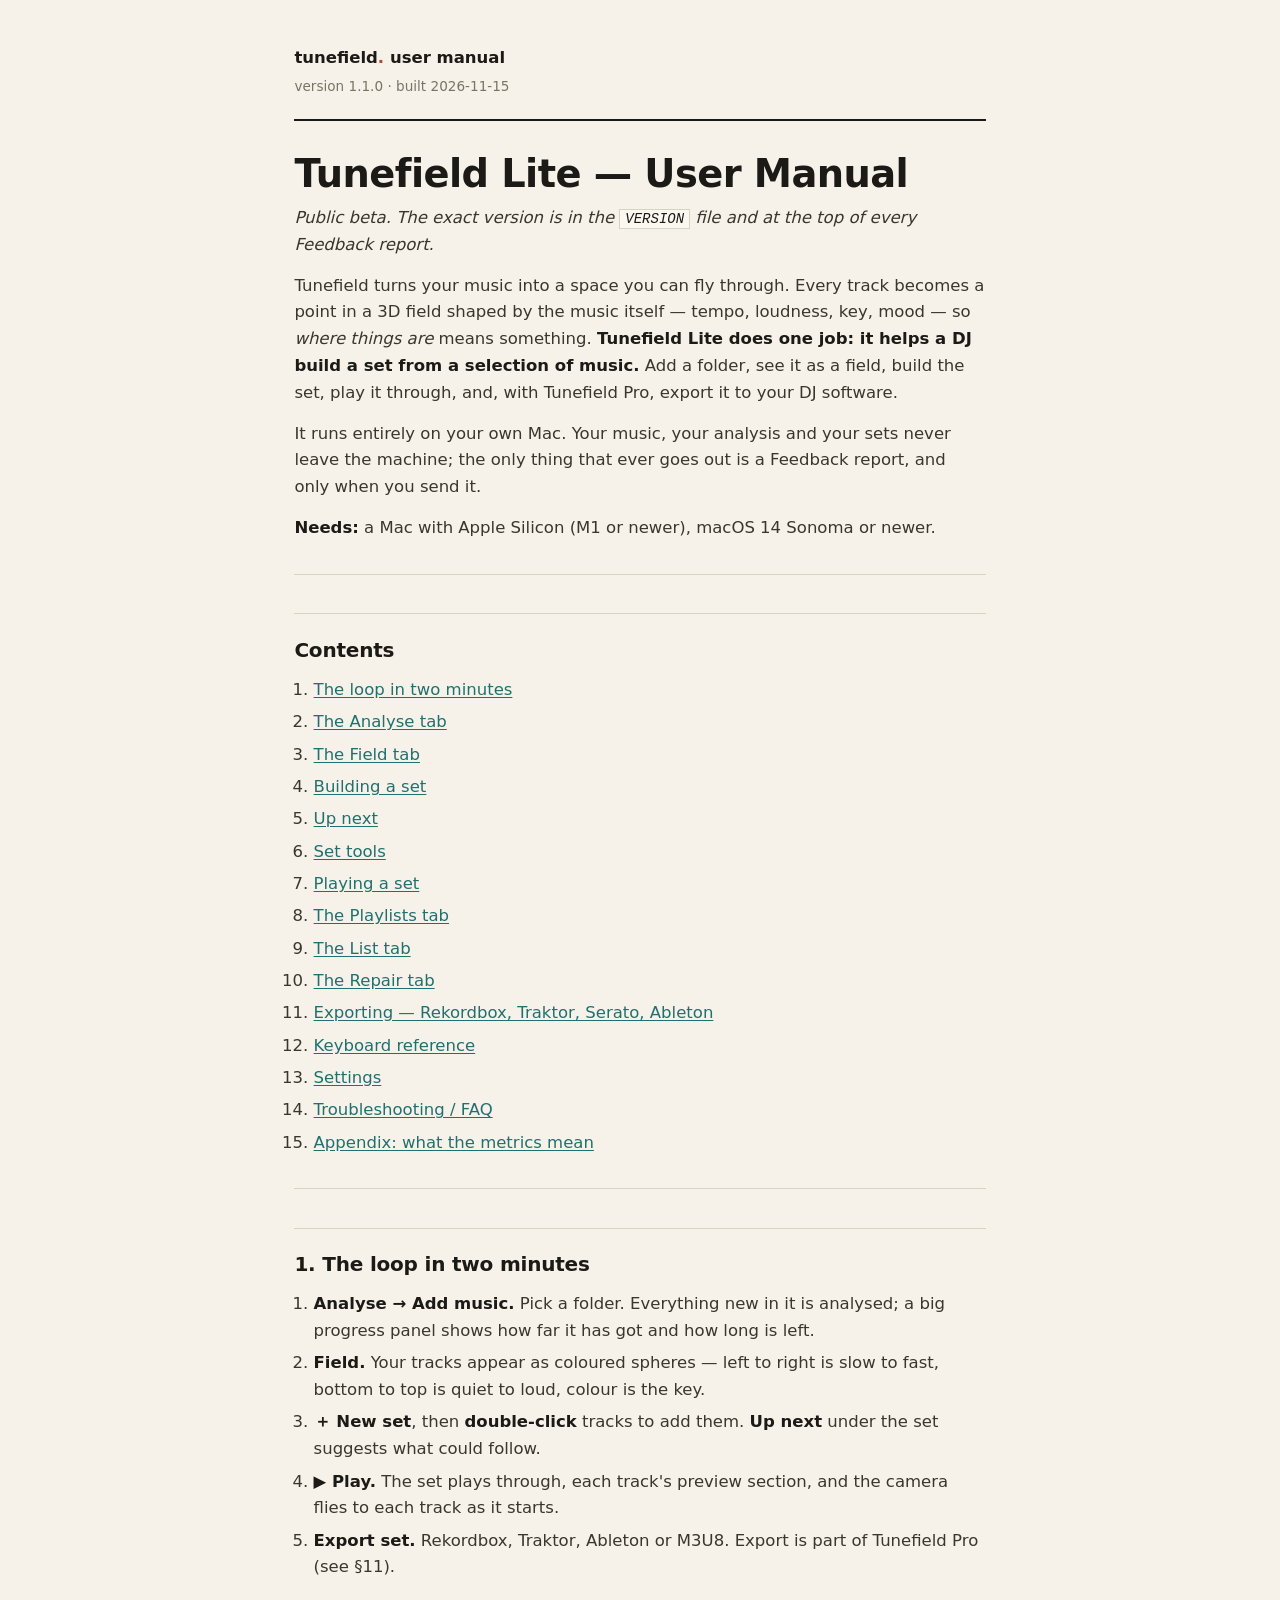
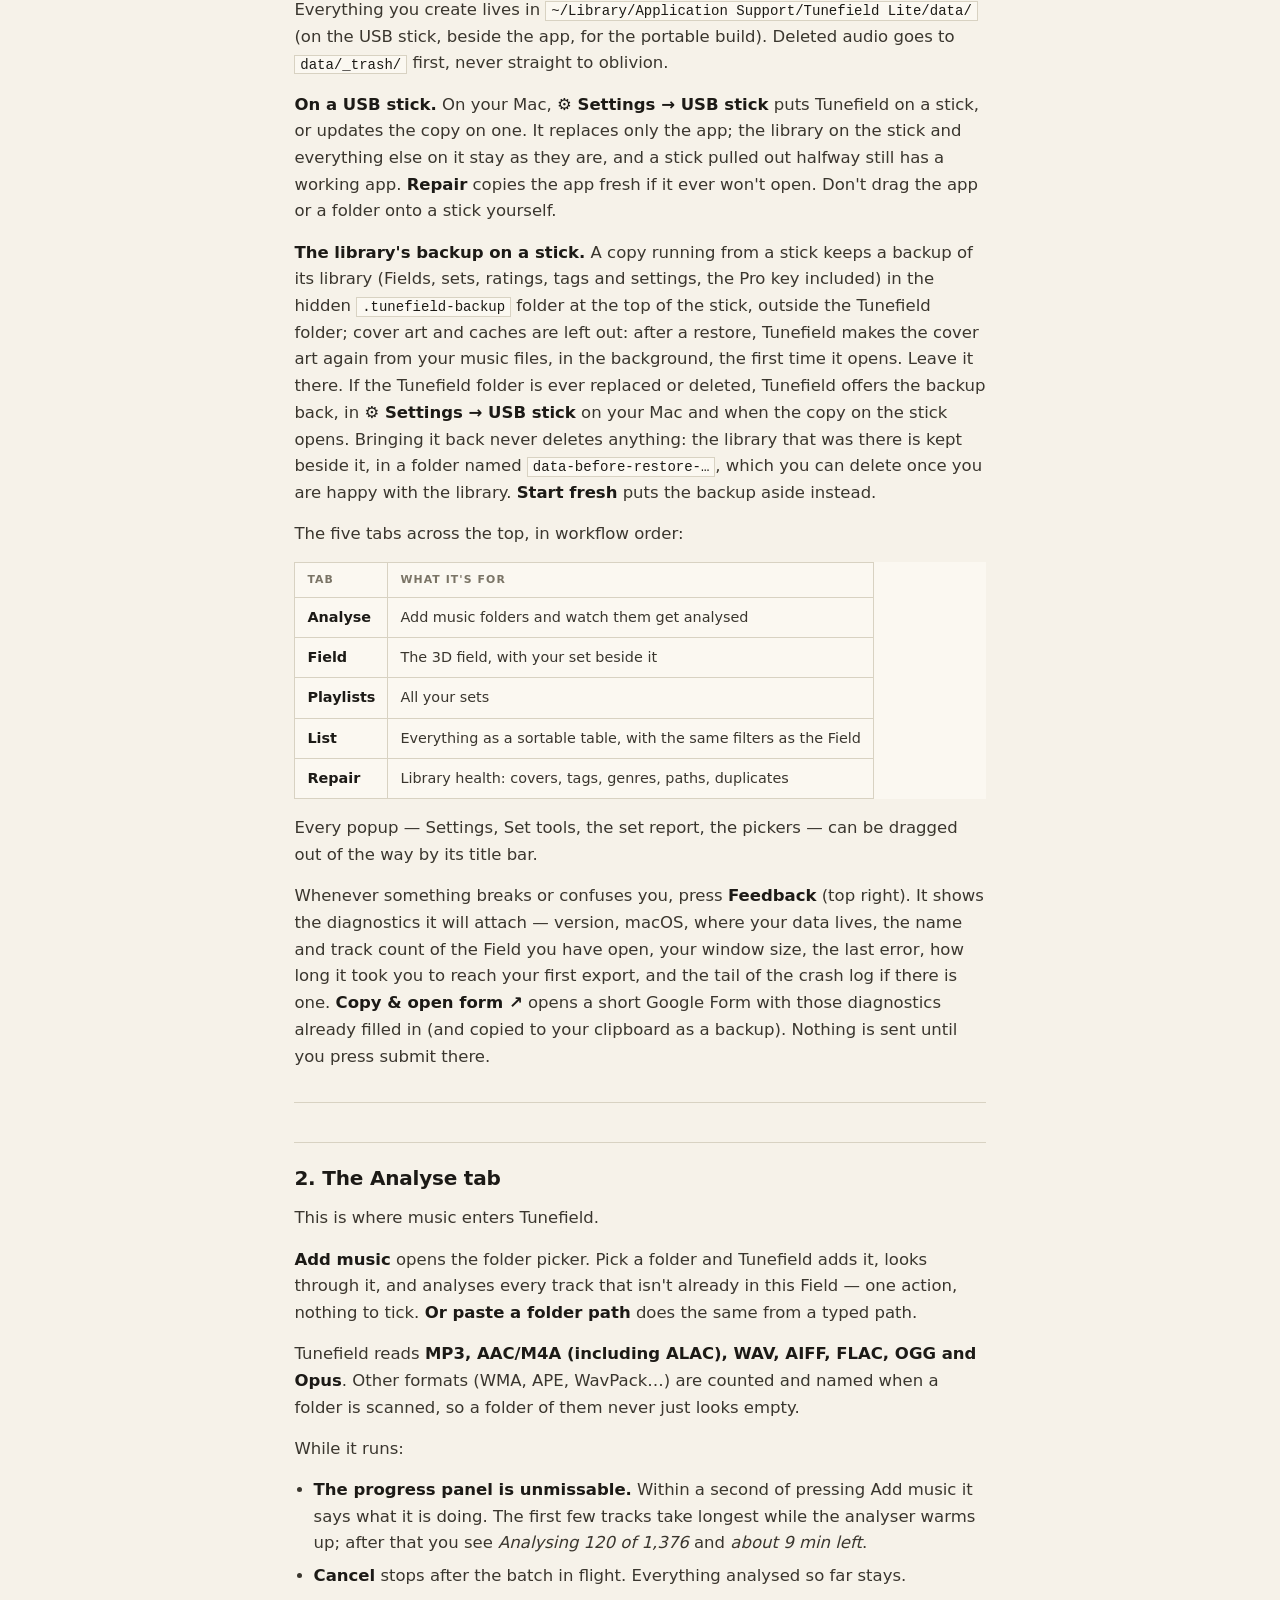
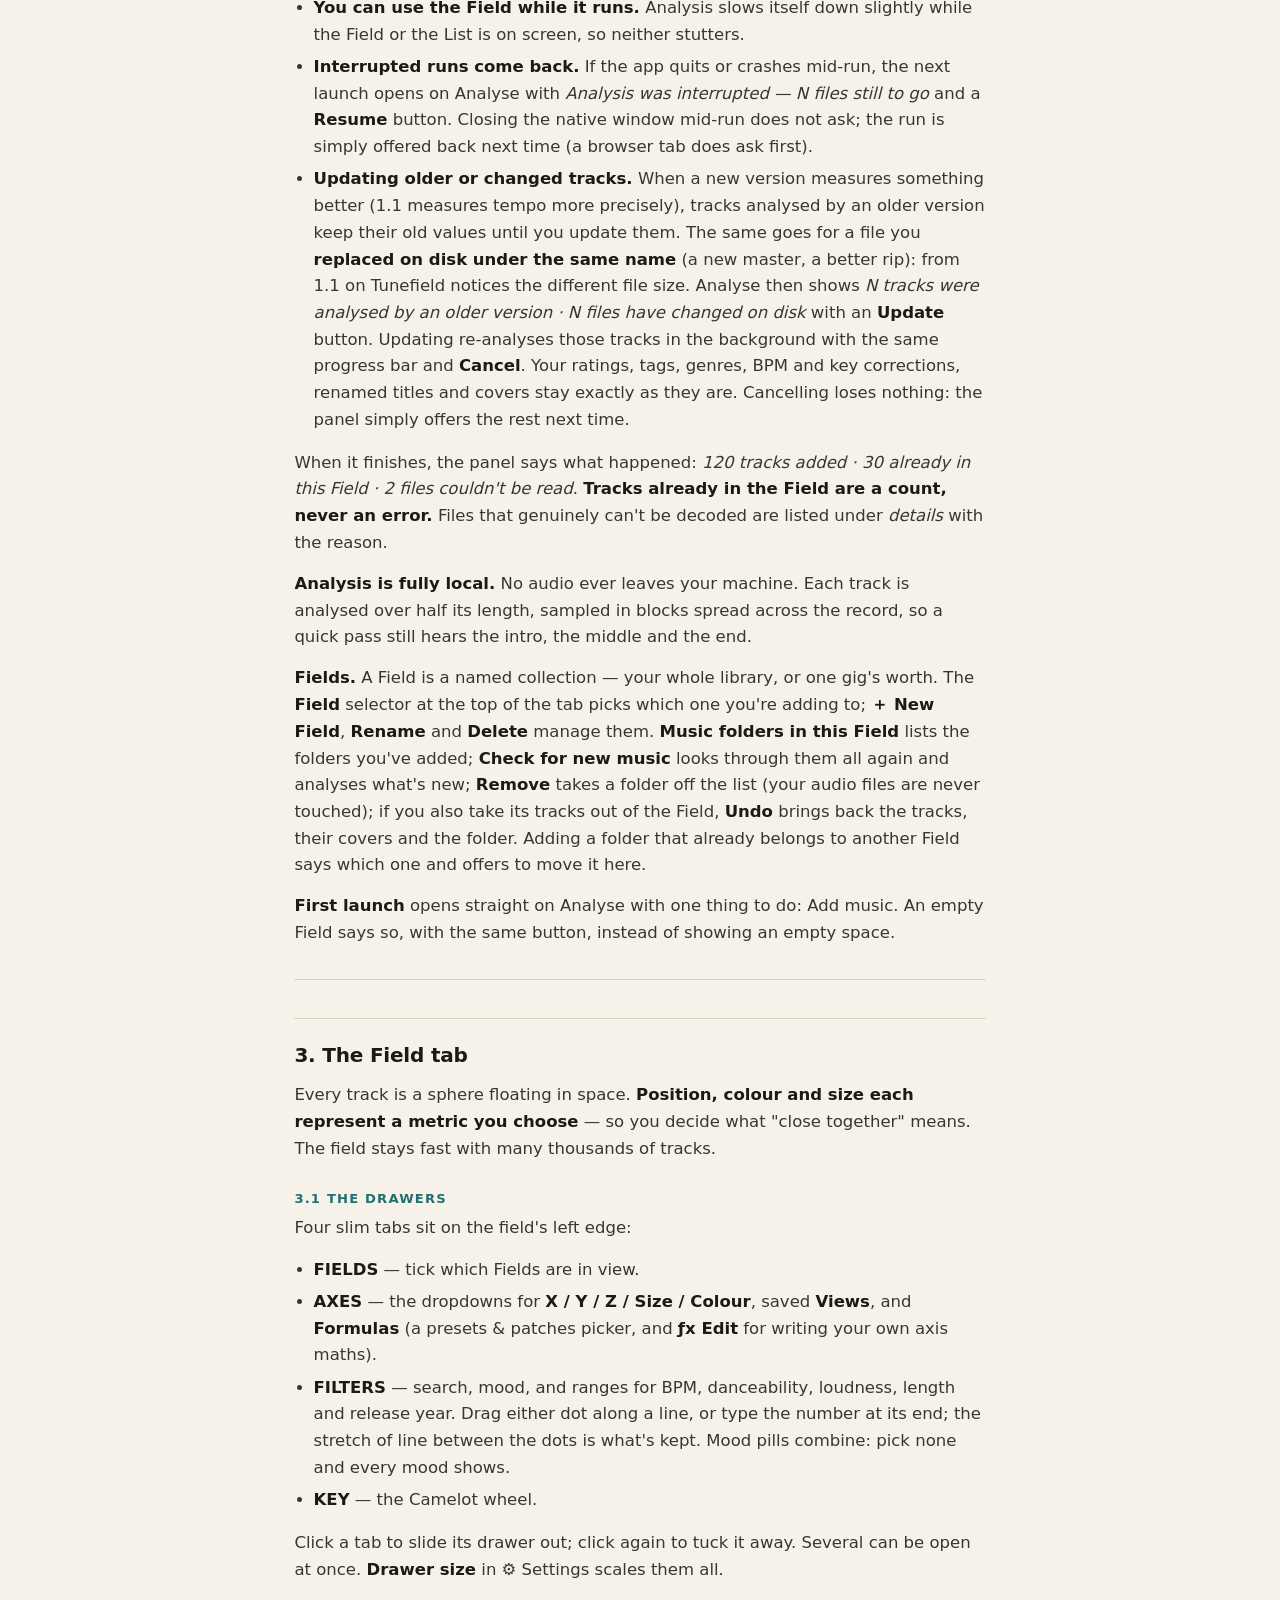
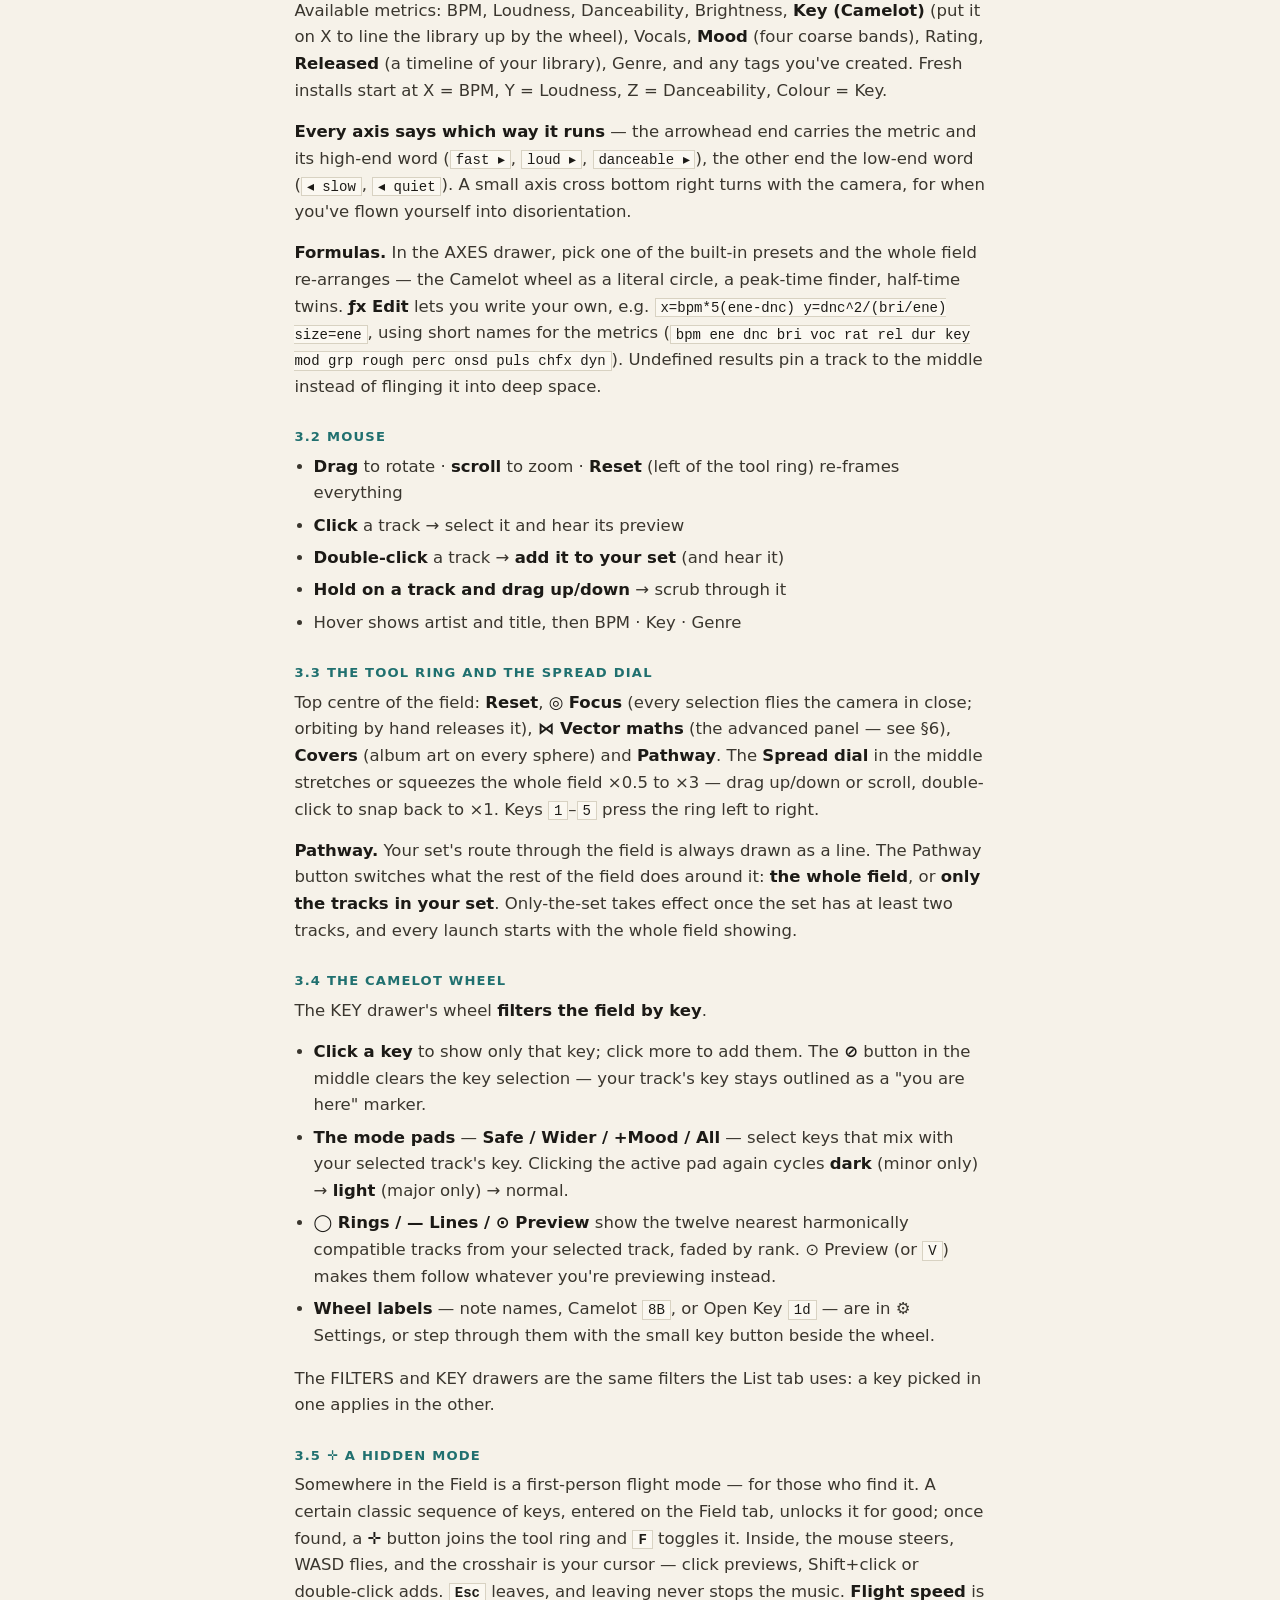
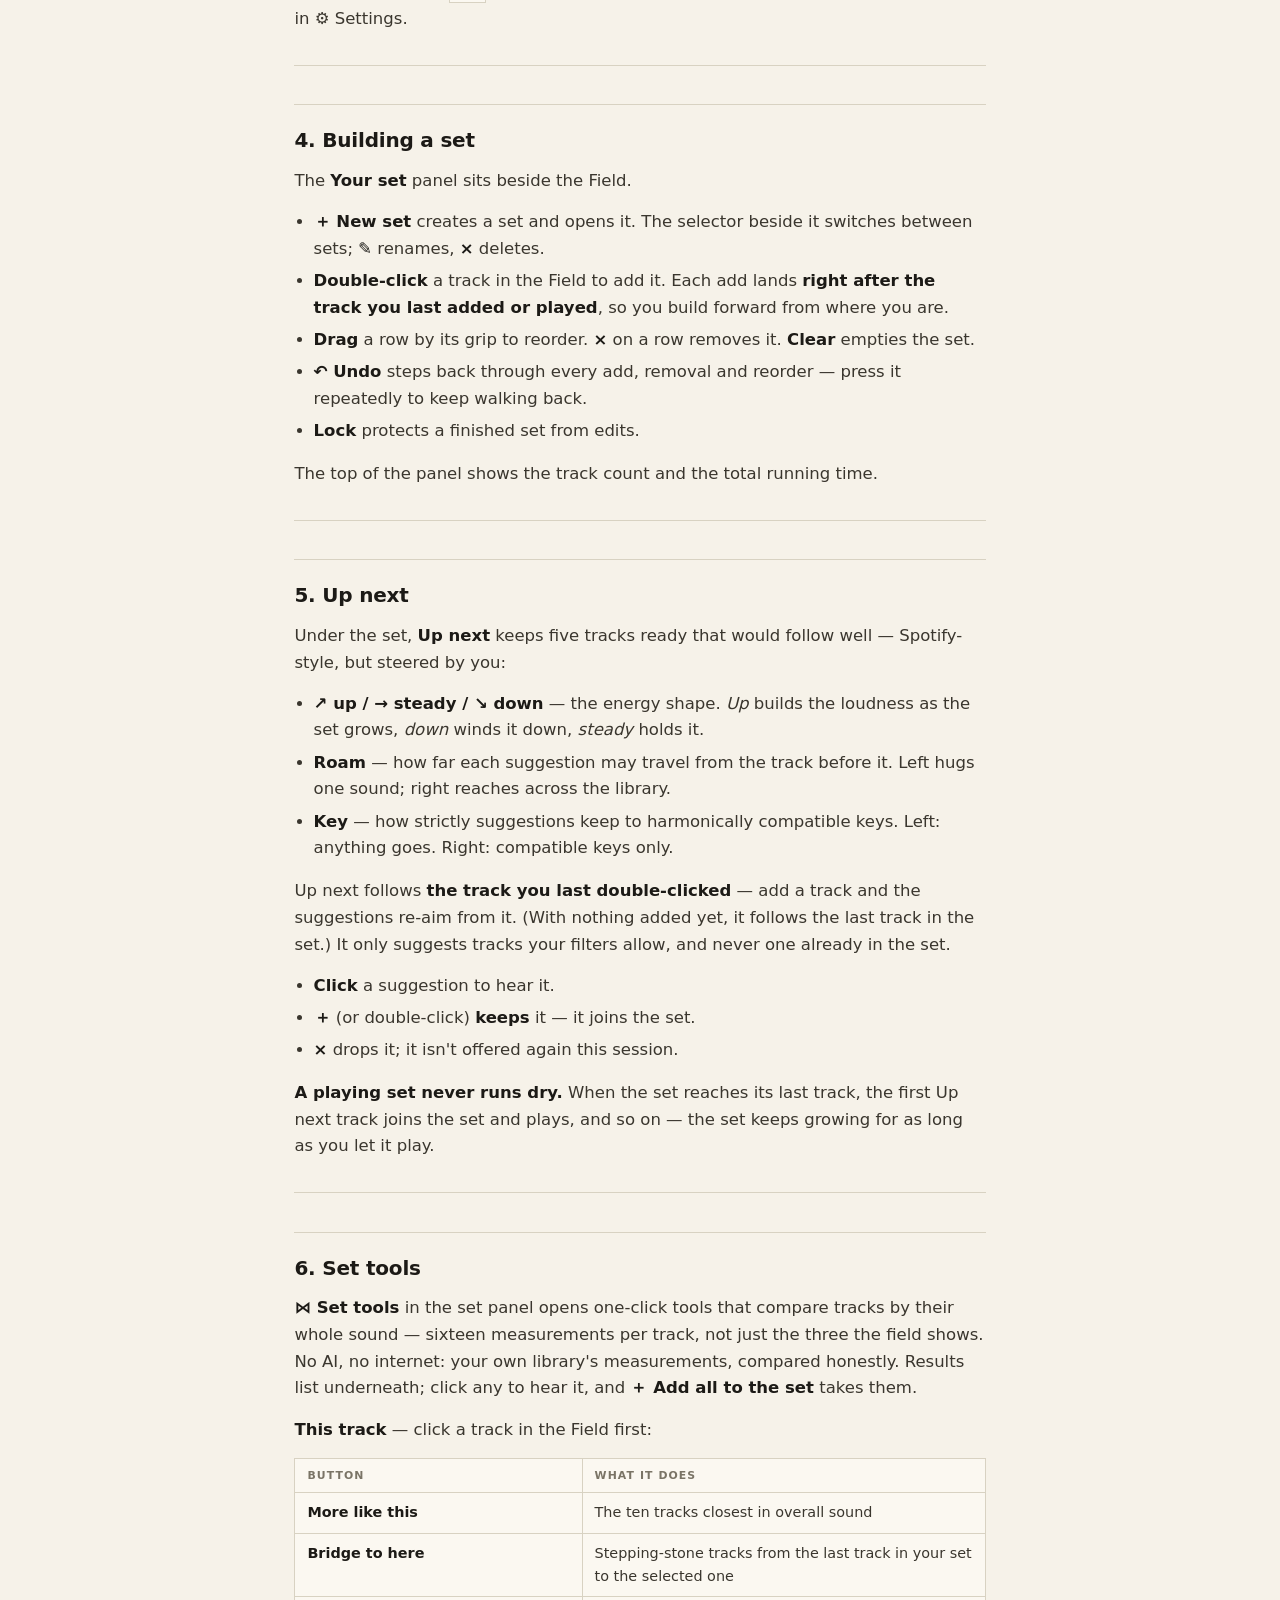
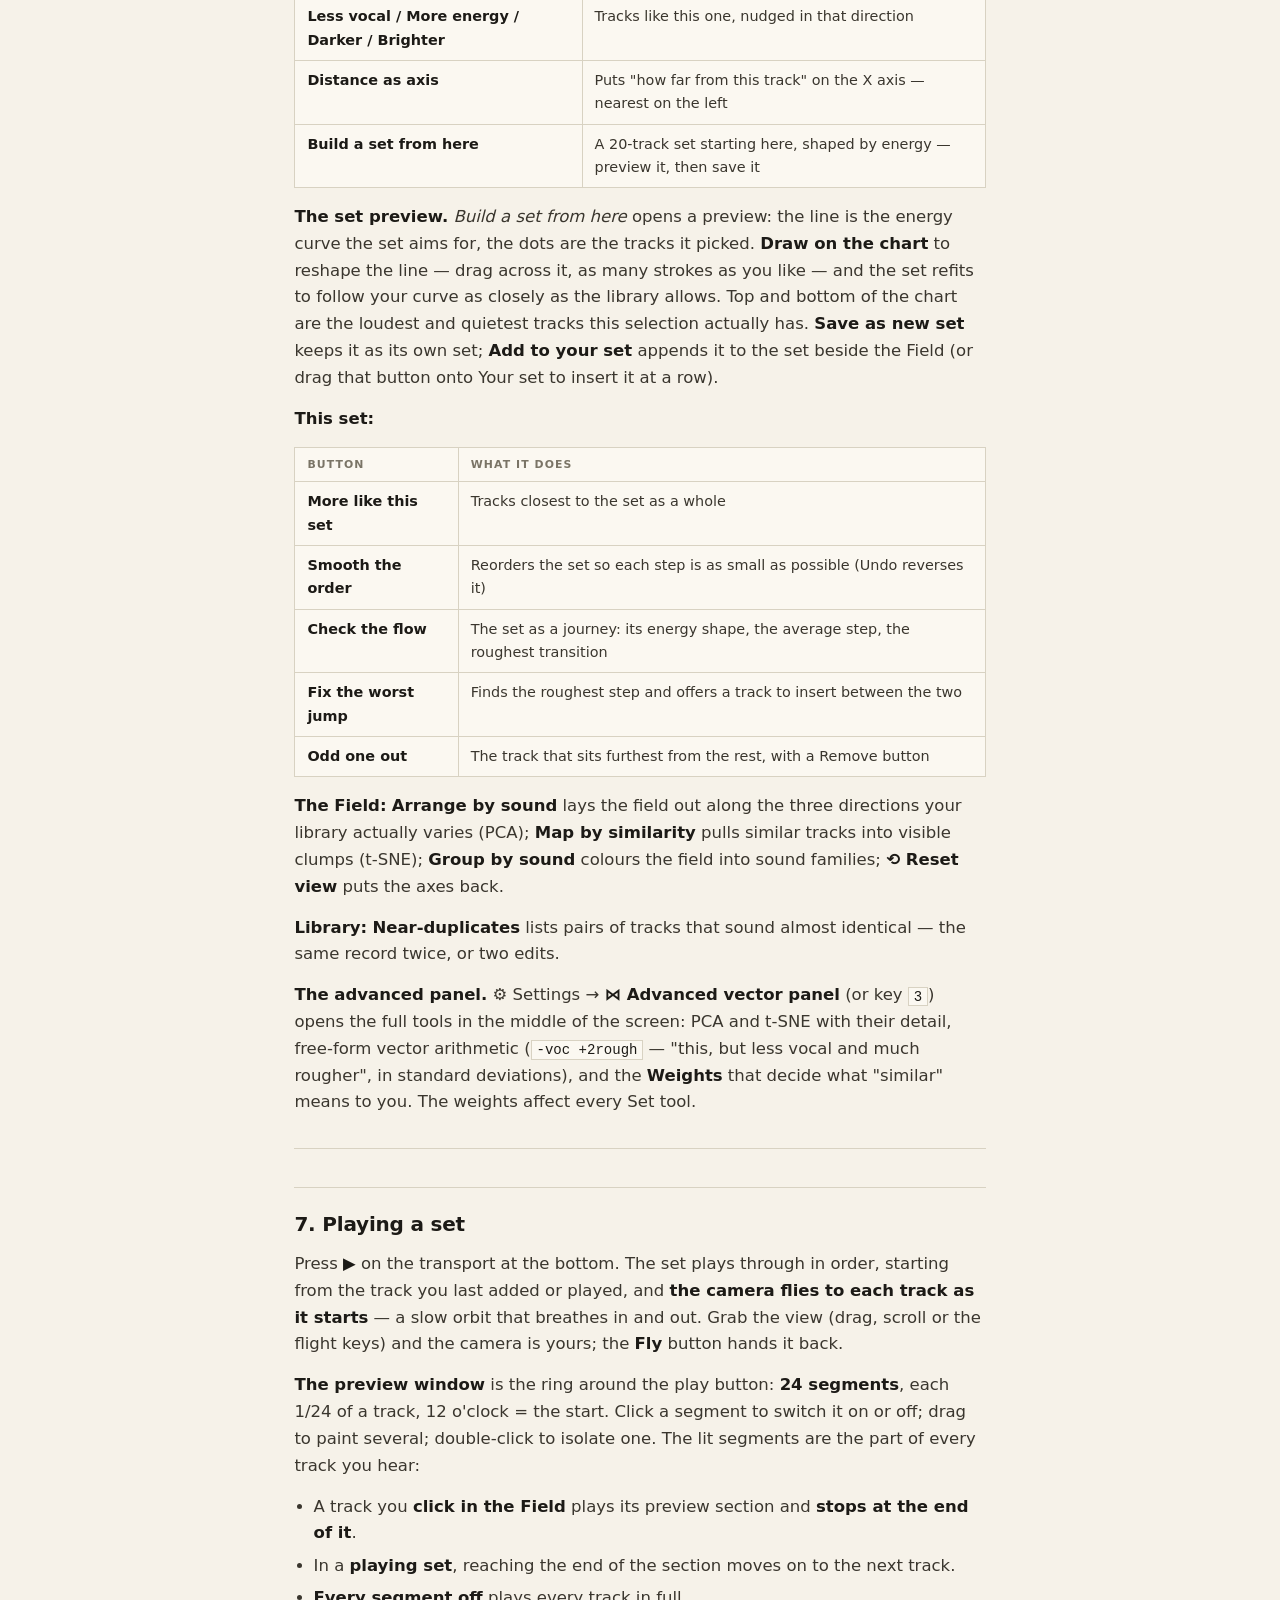
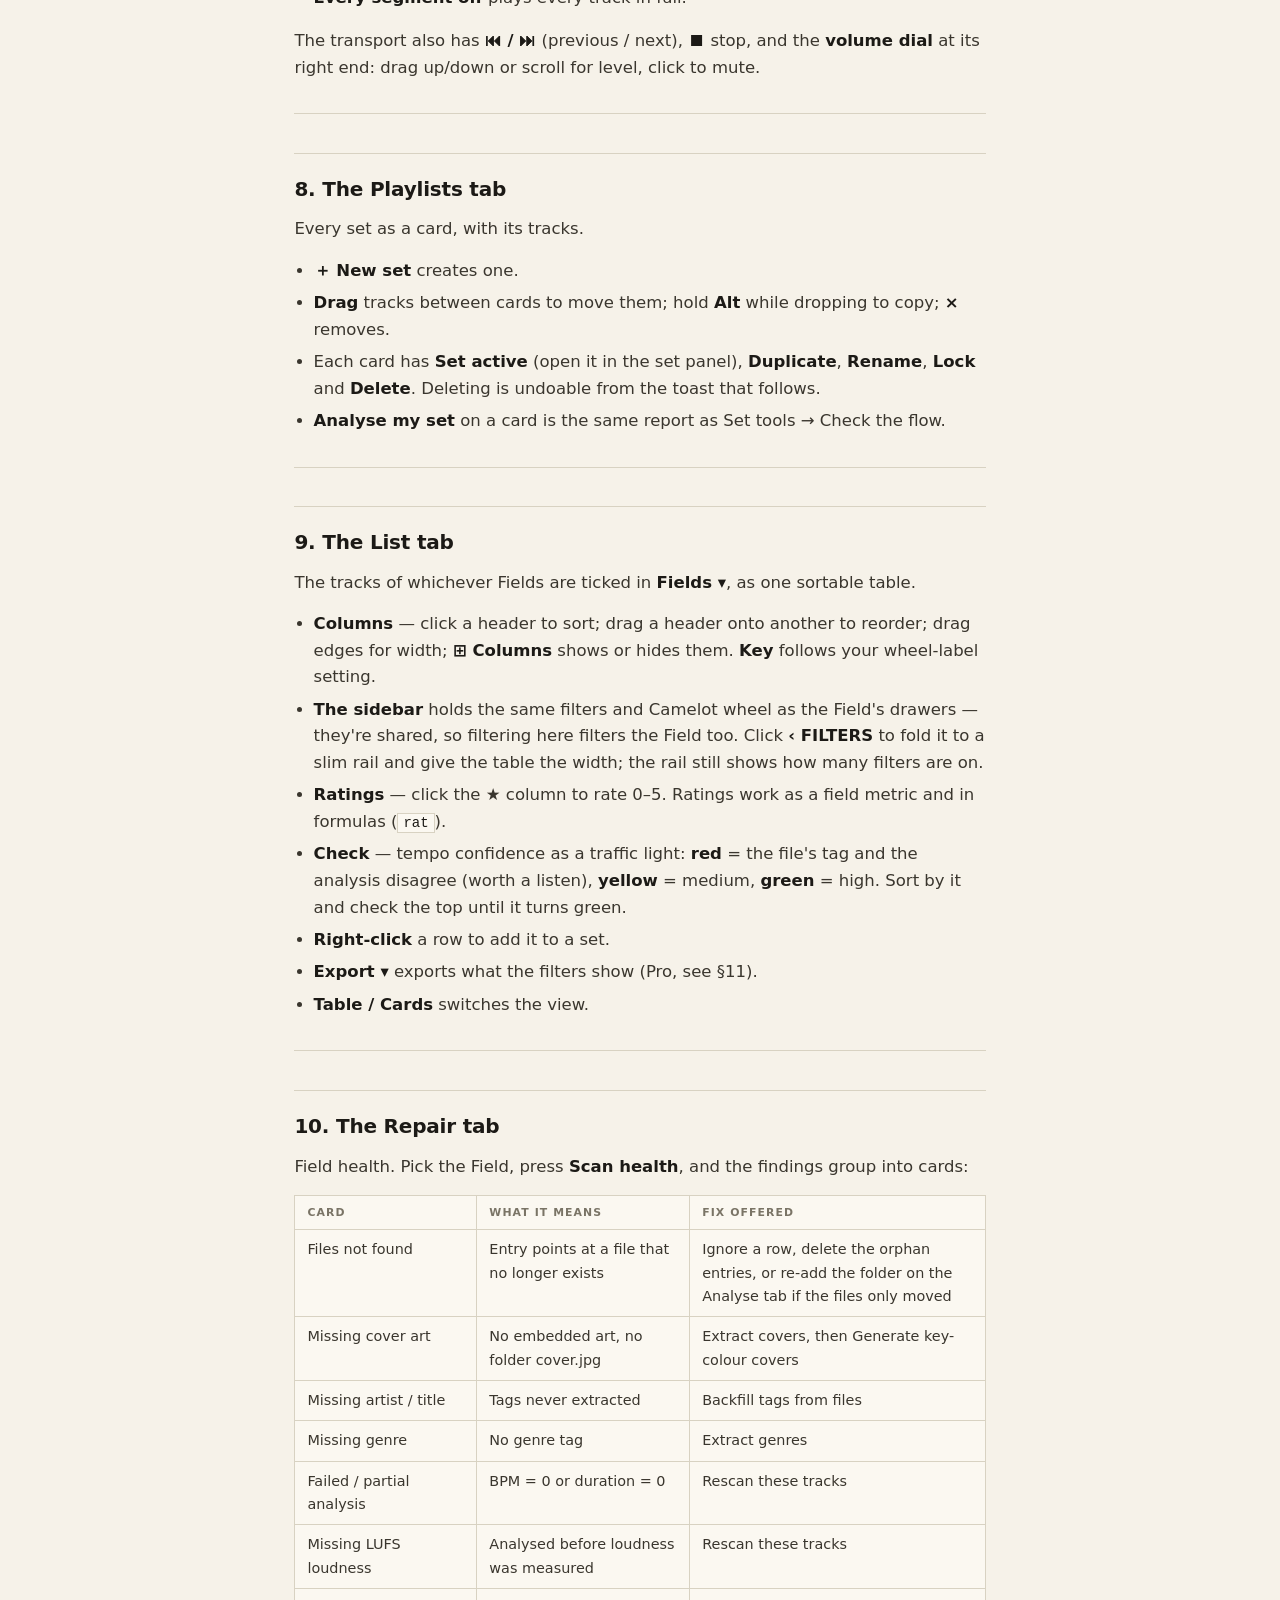
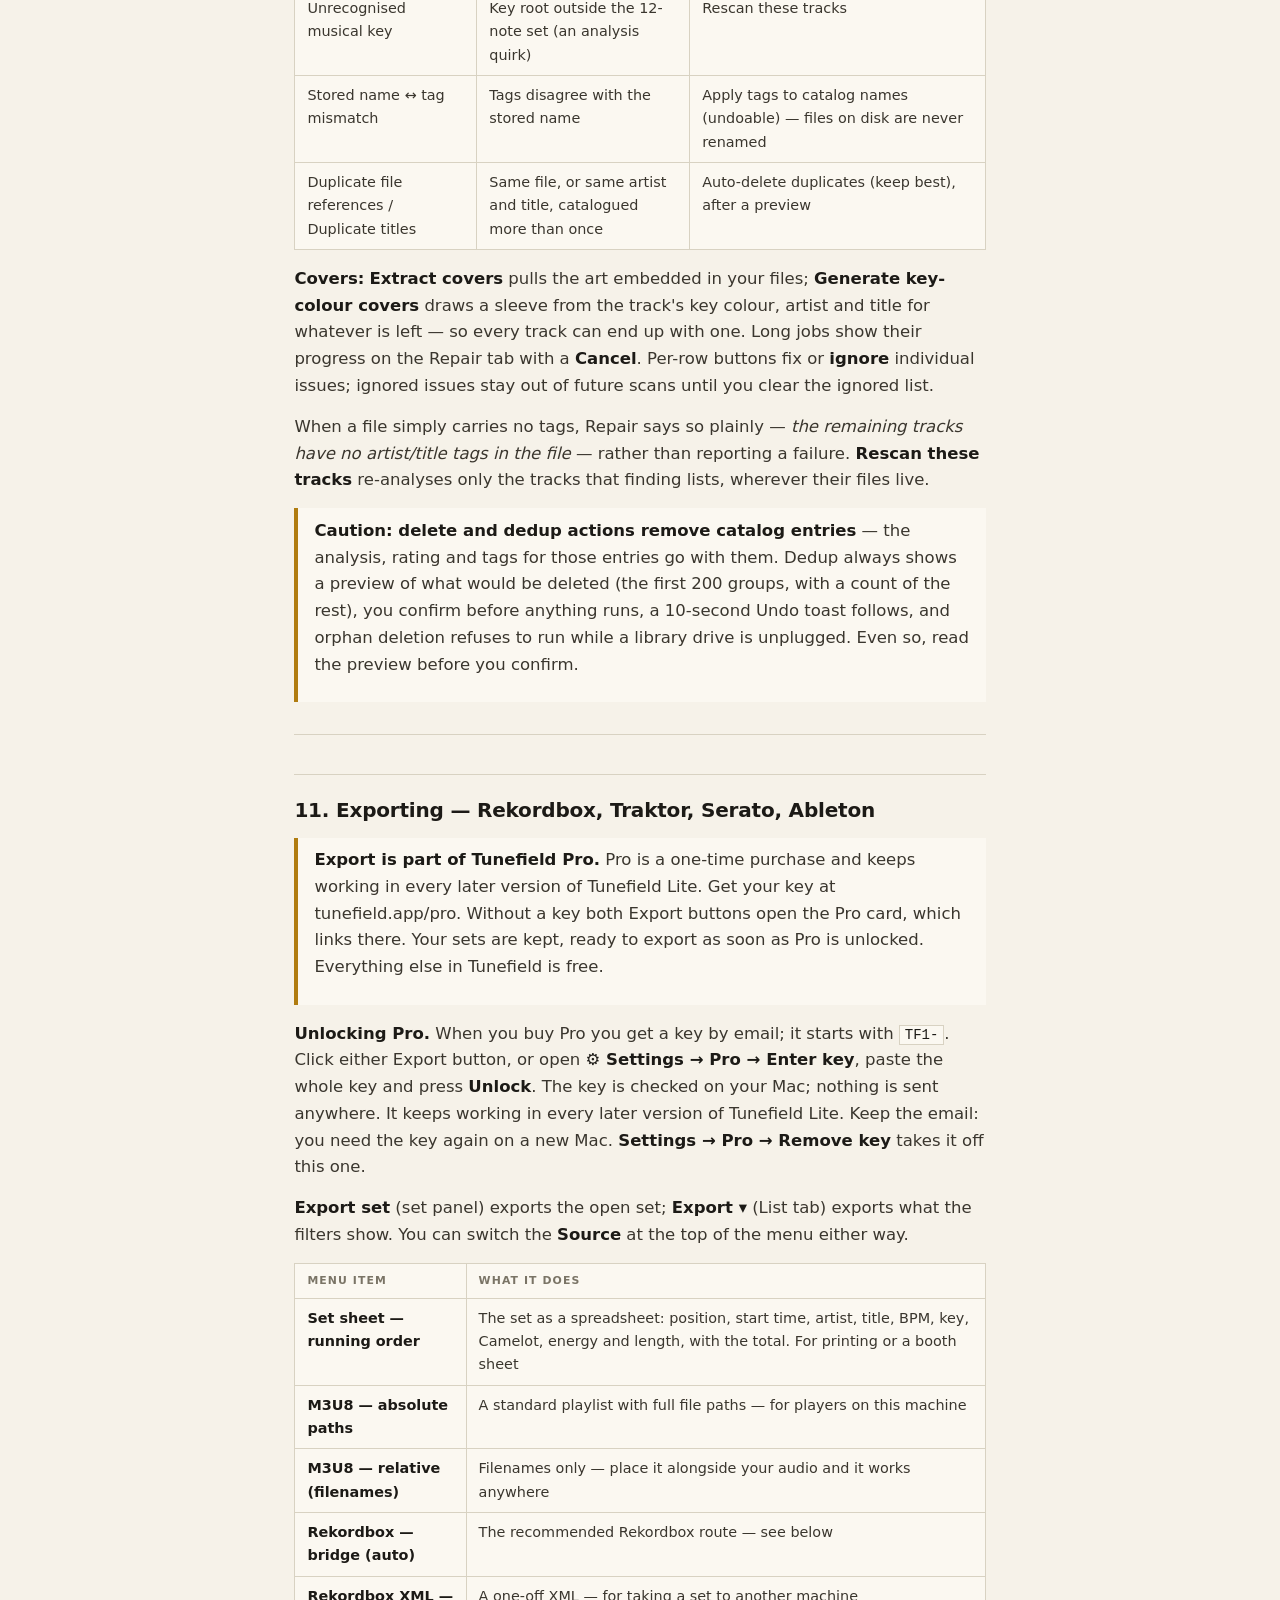
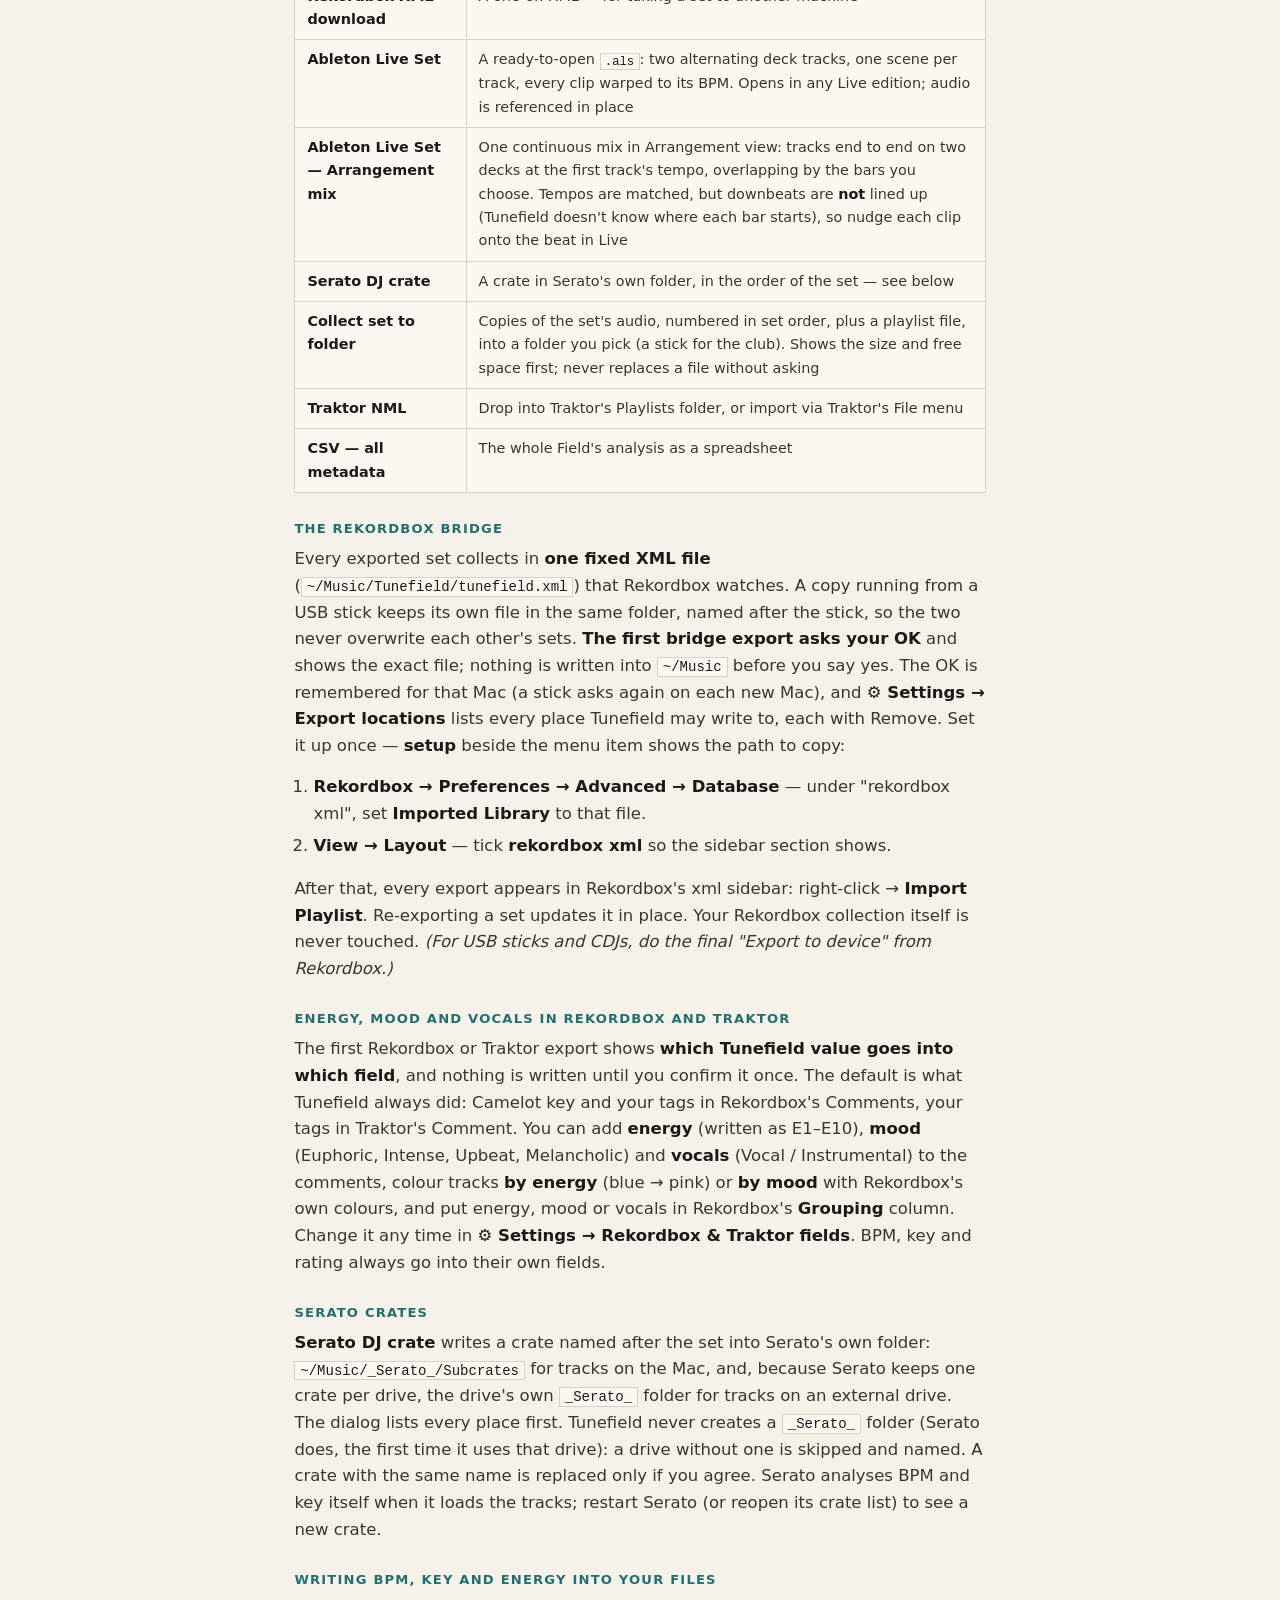
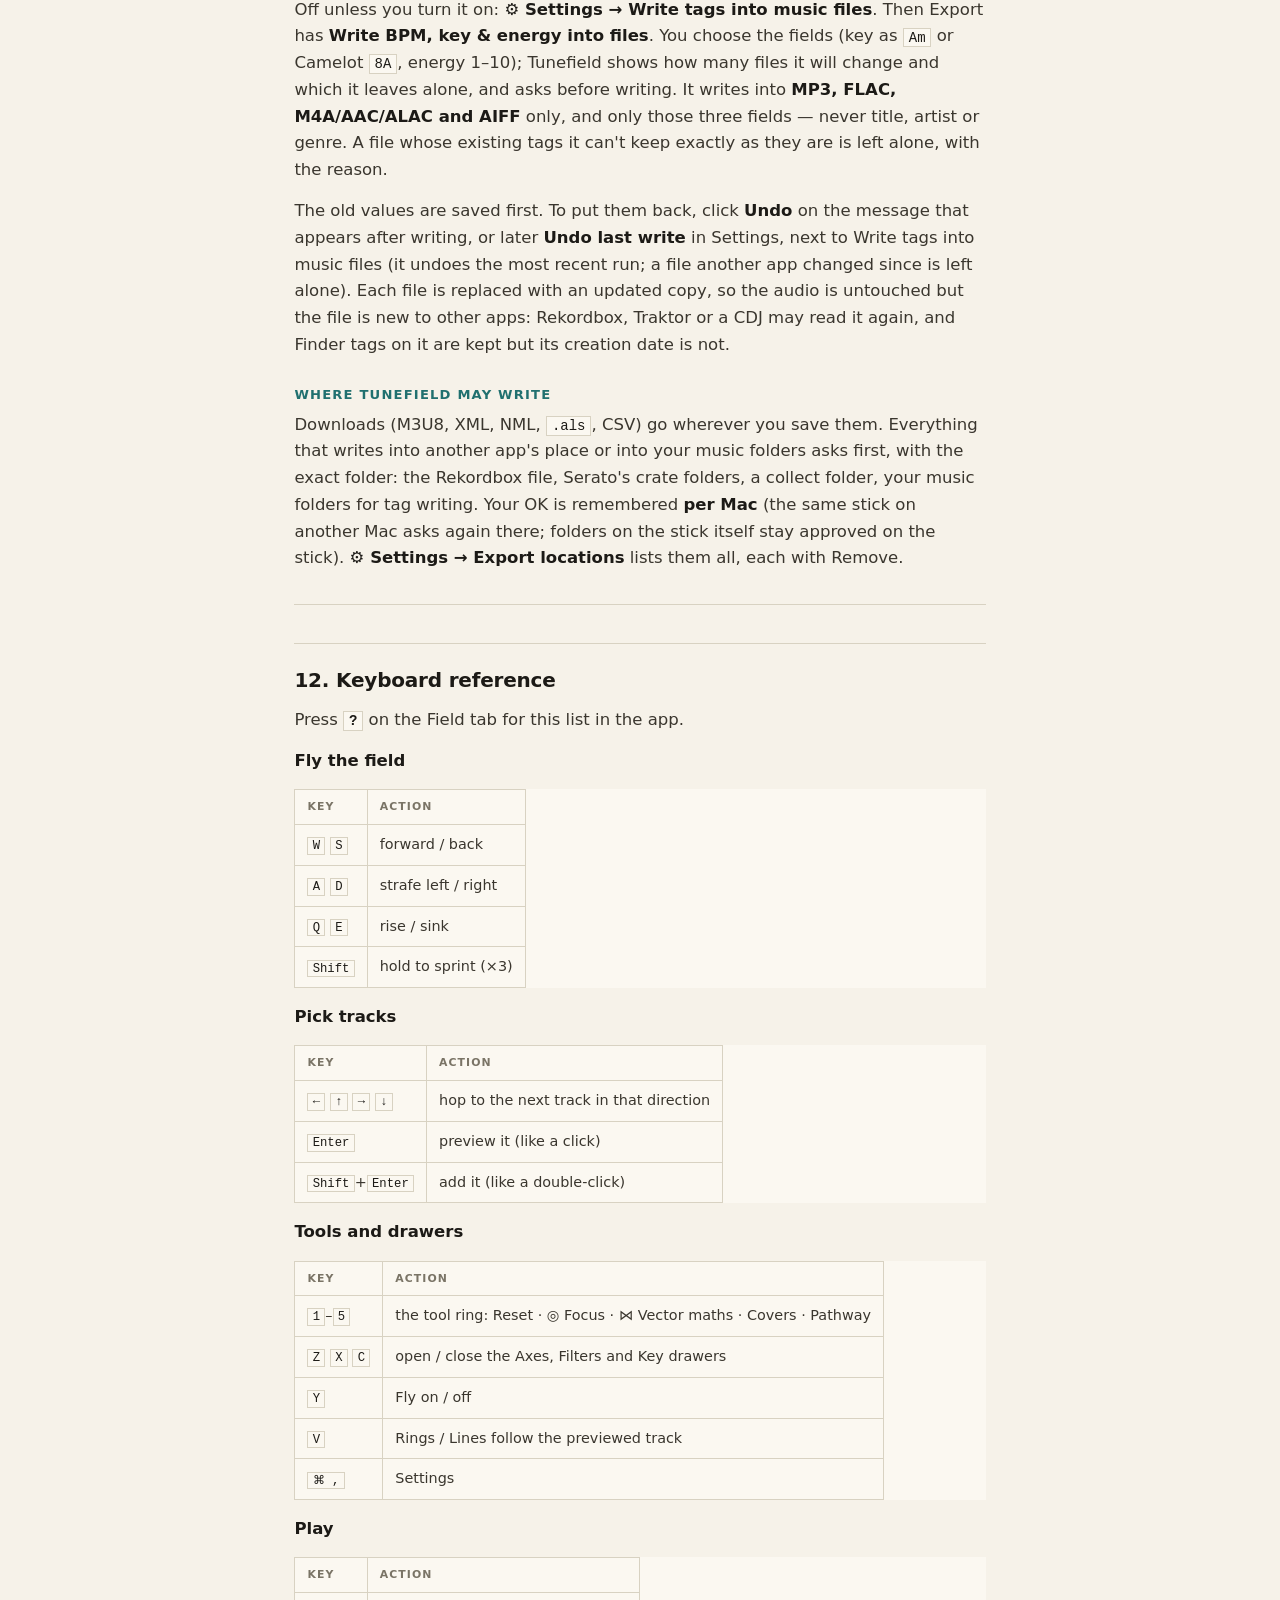
==== commit 8082cd1f: "Stick tool and backup: Application Tests' U-1..U-7, U-9, U-10, U-12, U-13 (U1) From the user-eye pas" ====
--- a/static/manual.html
+++ b/static/manual.html
@@ -93,7 +93,7 @@
 </ol>
 <p>Everything you create lives in <code>~/Library/Application Support/Tunefield Lite/data/</code> (on the USB stick, beside the app, for the portable build). Deleted audio goes to <code>data/_trash/</code> first, never straight to oblivion.</p>
 <p><strong>On a USB stick.</strong> On your Mac, <strong>⚙ Settings → USB stick</strong> puts Tunefield on a stick, or updates the copy on one. It replaces only the app; the library on the stick and everything else on it stay as they are, and a stick pulled out halfway still has a working app. <strong>Repair</strong> copies the app fresh if it ever won't open. Don't drag the app or a folder onto a stick yourself.</p>
-<p><strong>The library's backup on a stick.</strong> A copy running from a stick keeps a backup of its library (Fields, sets, ratings, tags and settings, the Pro key included) in the hidden <code>.tunefield-backup</code> folder at the top of the stick, outside the Tunefield folder; covers and caches are left out, as they are made again. Leave it there. If the Tunefield folder is ever replaced or deleted, Tunefield offers the backup back, in <strong>⚙ Settings → USB stick</strong> on your Mac and when the copy on the stick opens. Bringing it back never deletes anything: the library that was there is kept beside it, in a folder named <code>data-before-restore-…</code>. <strong>Start fresh</strong> puts the backup aside instead.</p>
+<p><strong>The library's backup on a stick.</strong> A copy running from a stick keeps a backup of its library (Fields, sets, ratings, tags and settings, the Pro key included) in the hidden <code>.tunefield-backup</code> folder at the top of the stick, outside the Tunefield folder; cover art and caches are left out: after a restore, Tunefield makes the cover art again from your music files, in the background, the first time it opens. Leave it there. If the Tunefield folder is ever replaced or deleted, Tunefield offers the backup back, in <strong>⚙ Settings → USB stick</strong> on your Mac and when the copy on the stick opens. Bringing it back never deletes anything: the library that was there is kept beside it, in a folder named <code>data-before-restore-…</code>, which you can delete once you are happy with the library. <strong>Start fresh</strong> puts the backup aside instead.</p>
 <p>The five tabs across the top, in workflow order:</p>
 <table>
 <thead>
